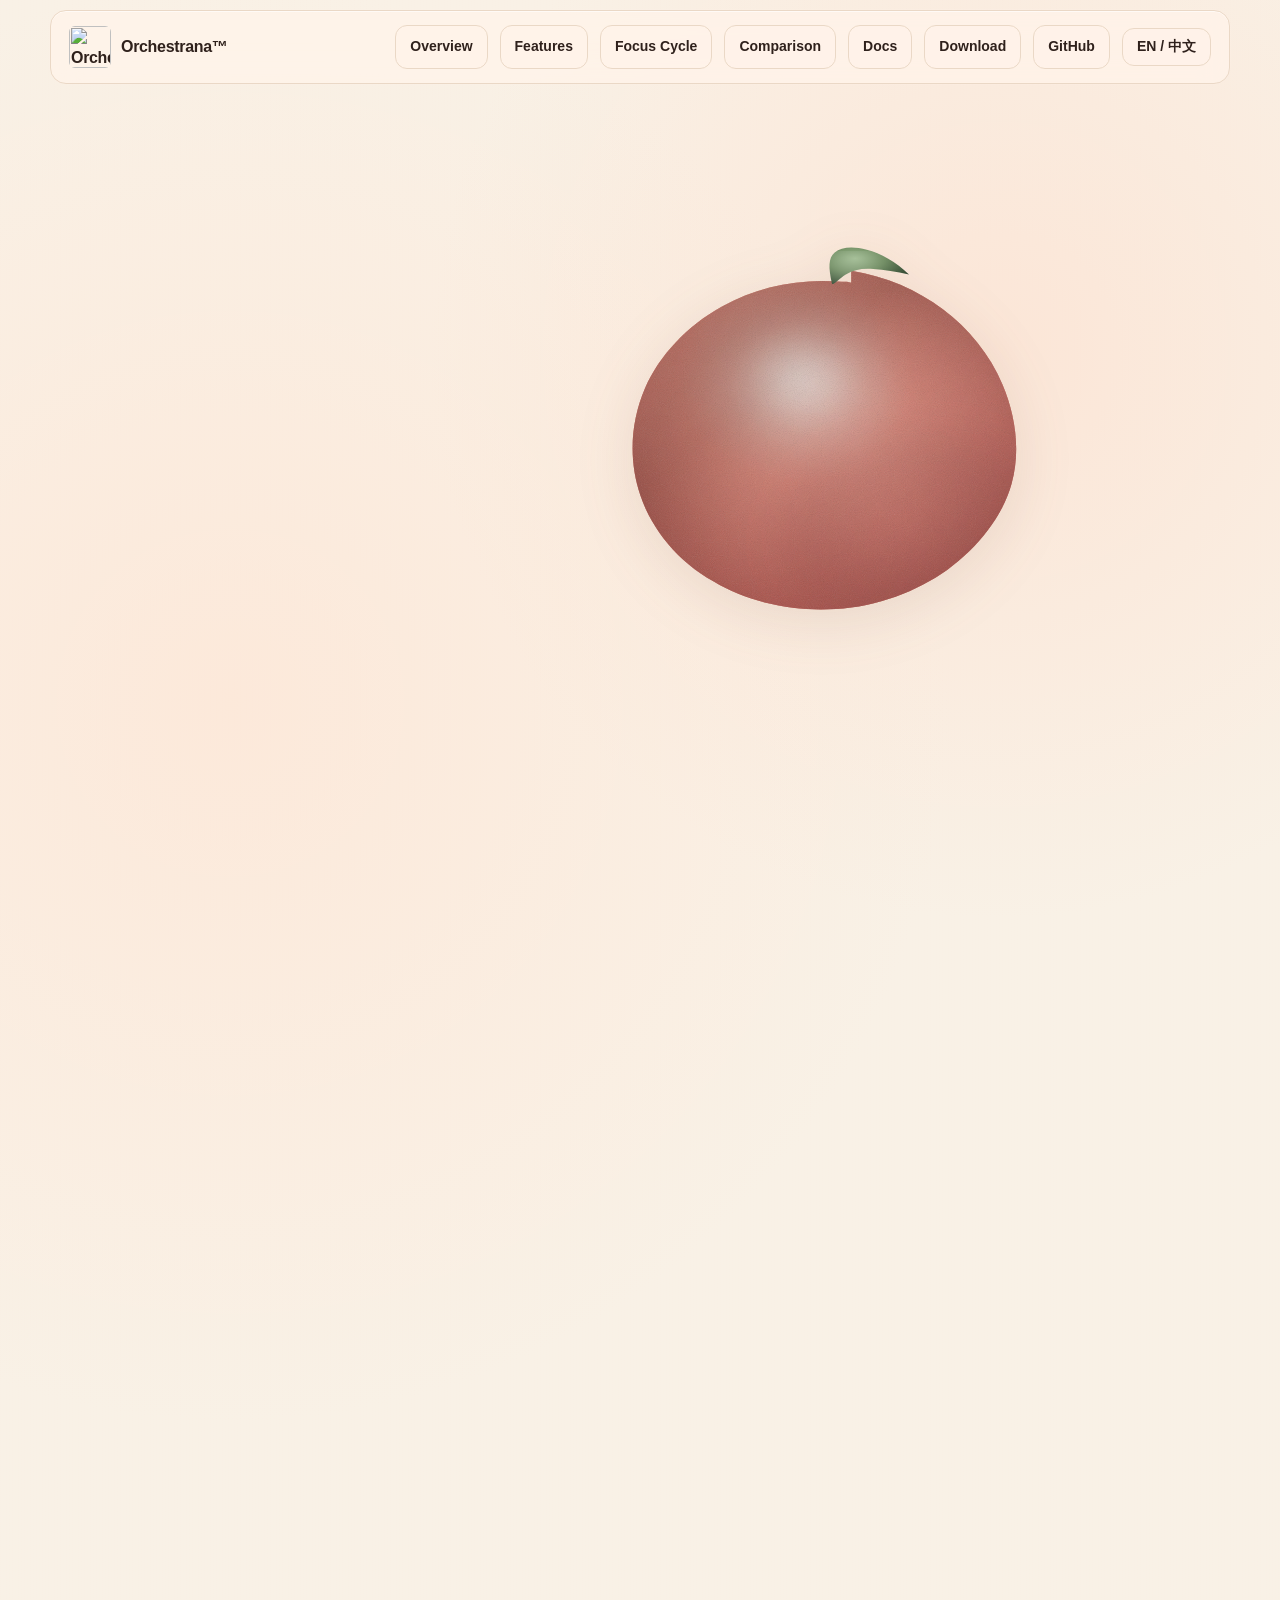
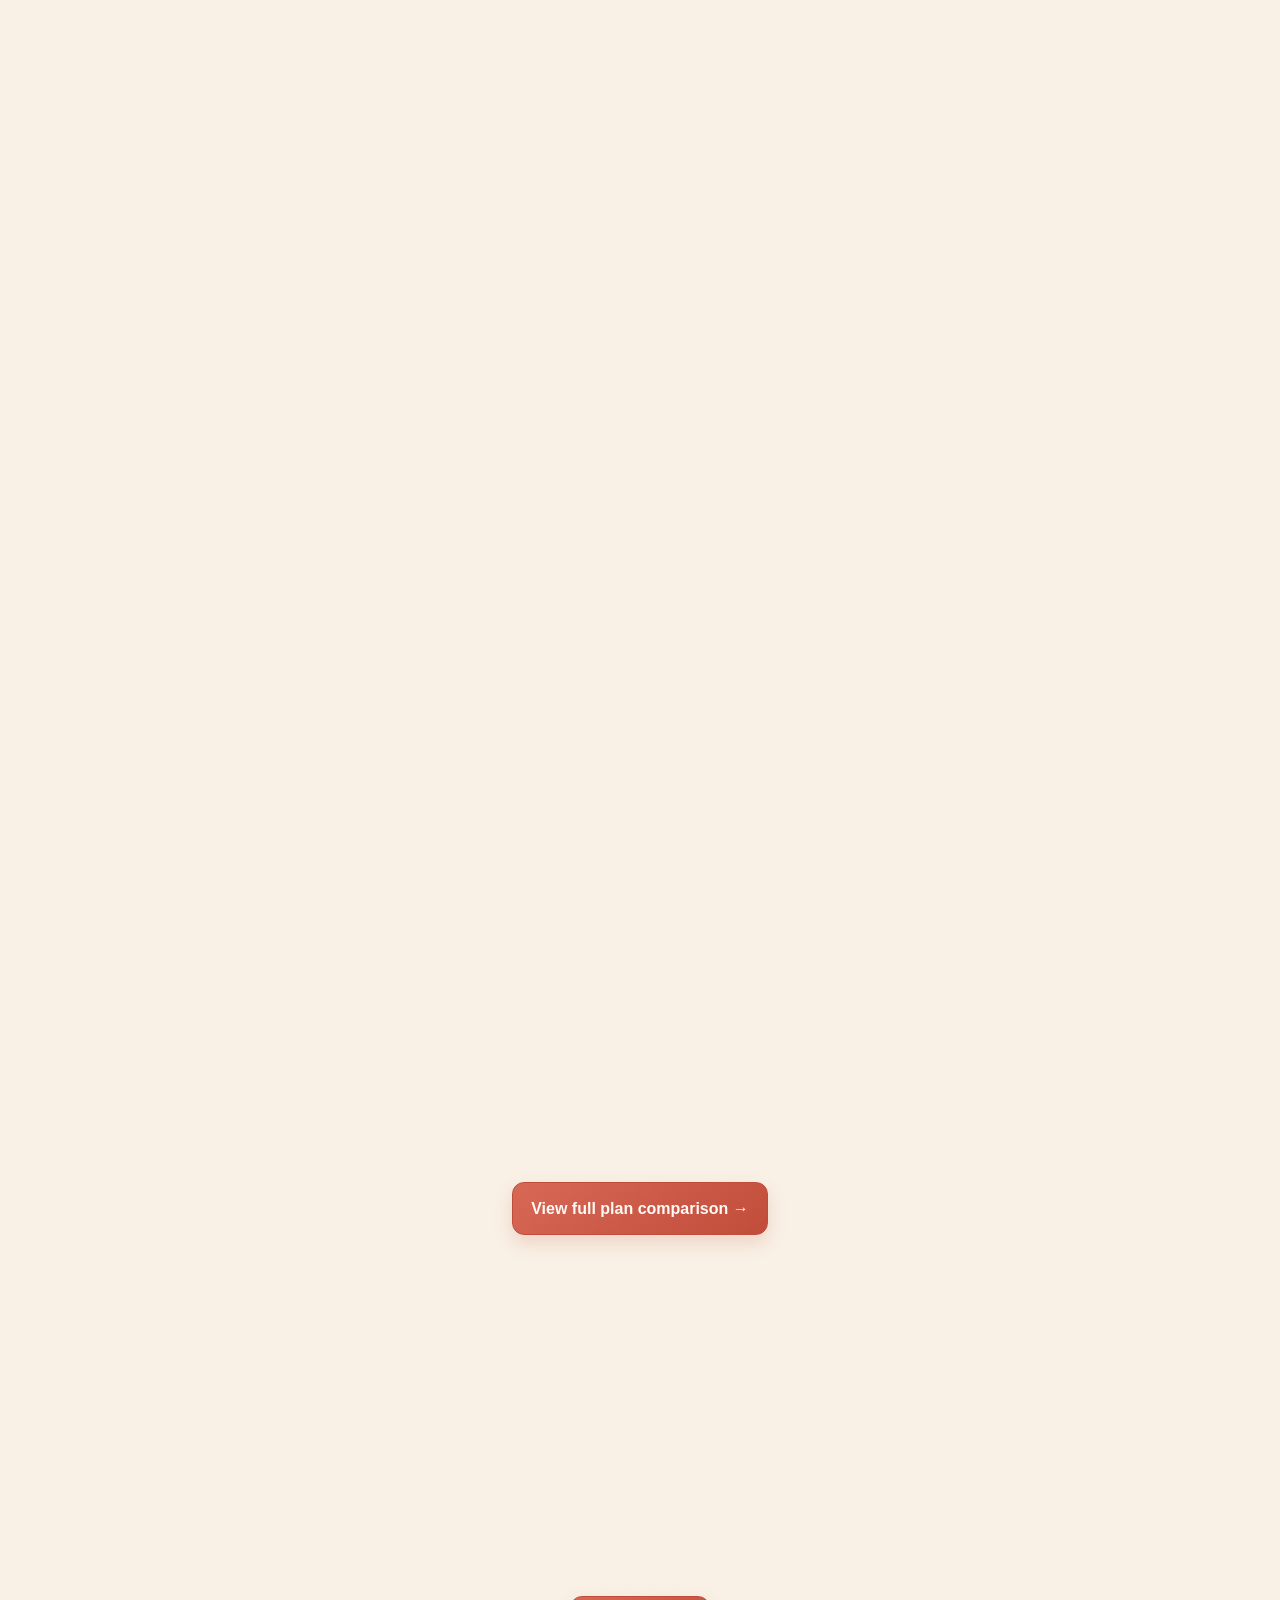
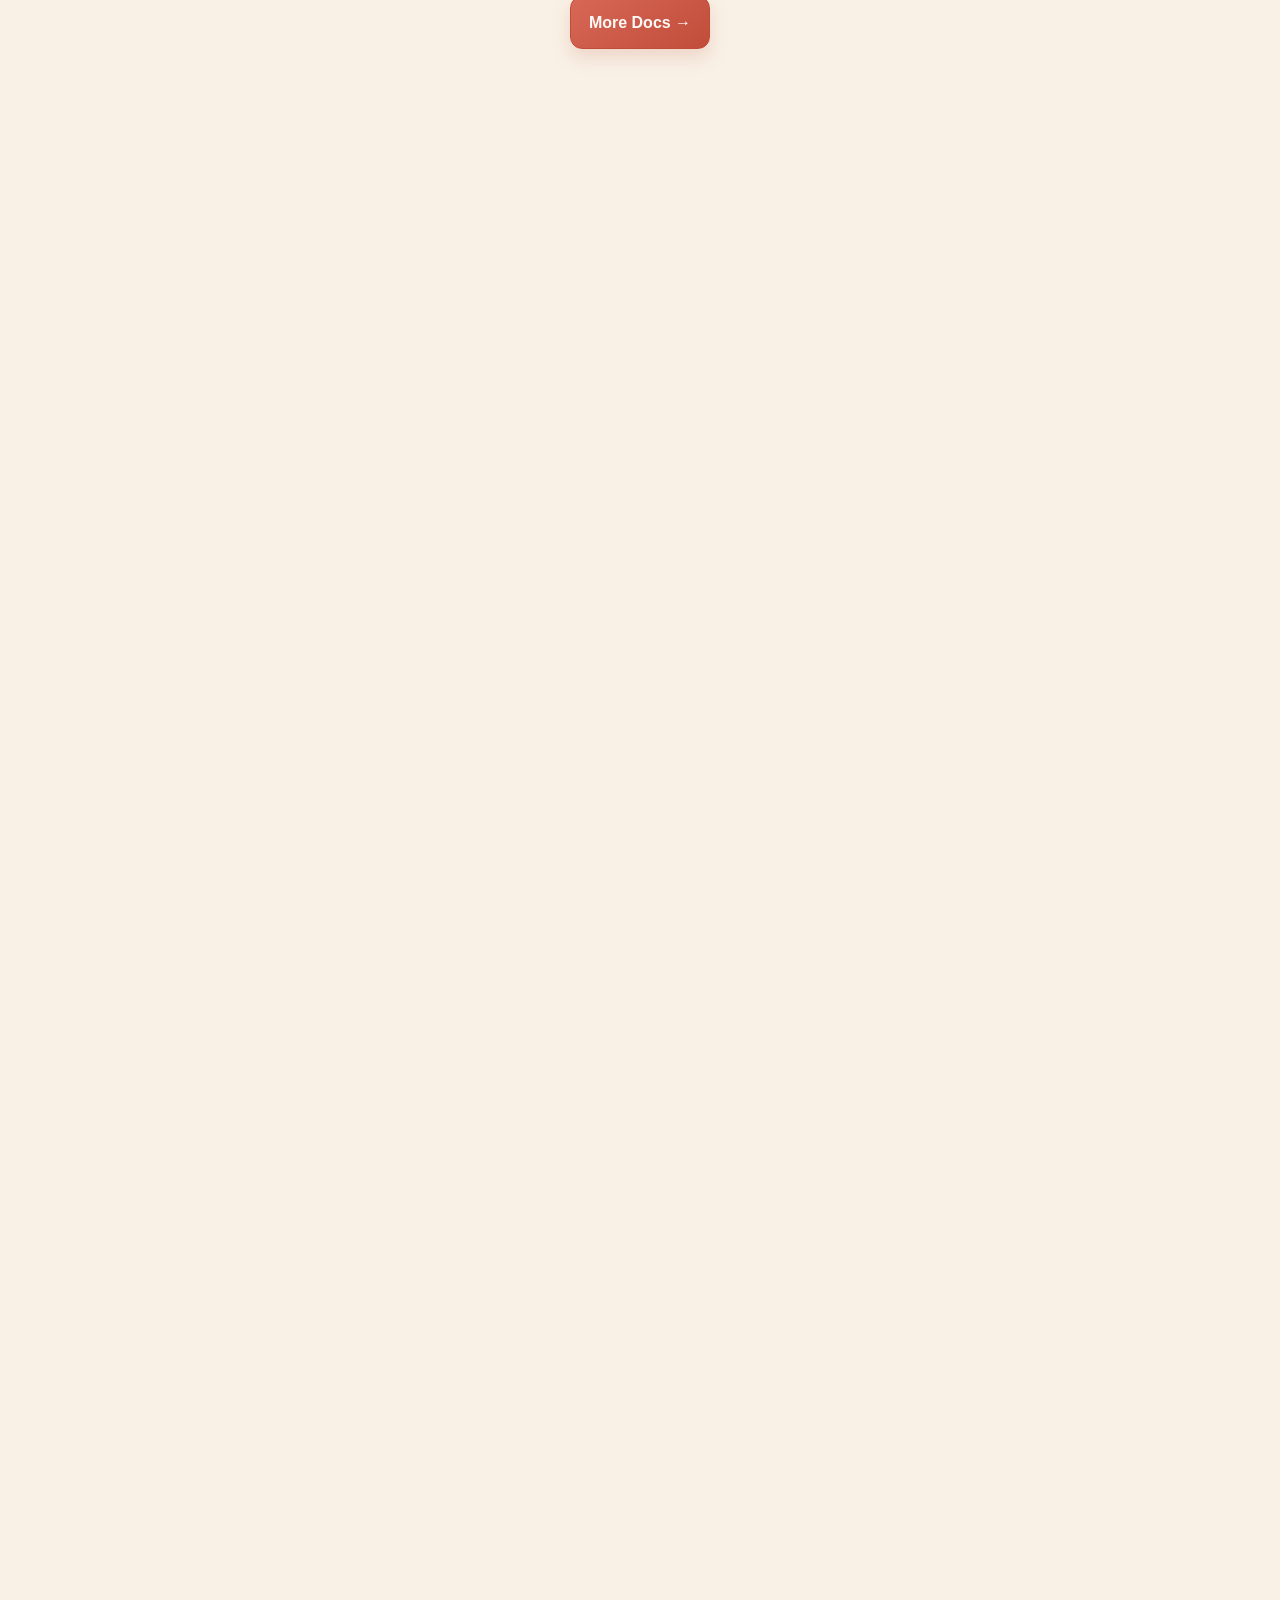
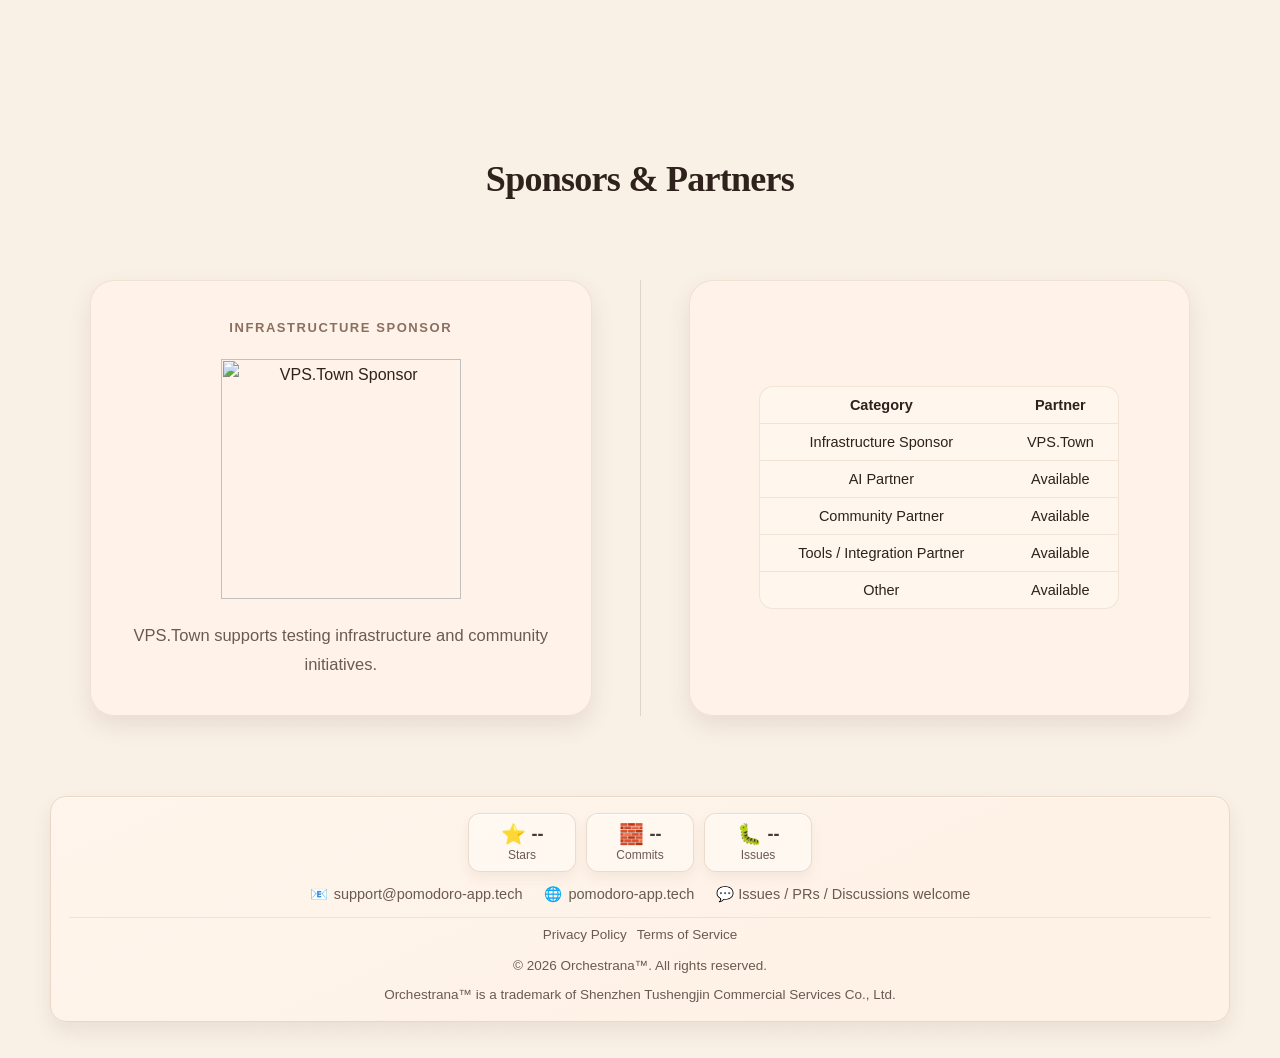
==== website/index.html @ 4ab47df7 "Update auth" ====
<meta name="description" content="Orchestrana – a productivity and focus timer app. Join TestFlight early access and giveaway.">
<meta name="robots" content="index, follow">
<meta name="keywords" content="Orchestrana, focus, productivity, timer, TestFlight, beta">

<!-- Open Graph (Facebook / LinkedIn) -->
<meta property="og:title" content="Orchestrana – Focus Workflow Timer App">
<meta property="og:description" content="Join Orchestrana TestFlight early access and giveaway!">
<meta property="og:url" content="https://pomodoro-app.tech/">
<meta property="og:image" content="https://pomodoro-app.tech/screenshots/preview.png">
<meta property="og:type" content="website">

<!-- Twitter Card -->
<meta name="twitter:card" content="summary_large_image">
<meta name="twitter:title" content="Orchestrana – Focus Workflow Timer App">
<meta name="twitter:description" content="Join Orchestrana TestFlight early access and giveaway!">
<meta name="twitter:image" content="https://pomodoro-app.tech/screenshots/preview.png">

<!DOCTYPE html>
<html lang="en">
<head>
  <meta charset="UTF-8" />
  <meta name="viewport" content="width=device-width, initial-scale=1.0" />
  <title>Orchestrana™ · macOS Focus App</title>
  <link rel="icon" type="image/png" href="screenshots/Orchestrana%20icon%201.png" />
  <link rel="preconnect" href="https://fonts.googleapis.com">
  <link rel="preconnect" href="https://fonts.gstatic.com" crossorigin>
  <link href="https://fonts.googleapis.com/css2?family=Inter:wght@400;500;600;700&display=swap" rel="stylesheet">
  <link rel="stylesheet" href="style.css" />
</head>
<body>
  <header class="topbar glass">
    <div class="logo">
      <img class="logo-icon" src="screenshots/Orchestrana%20icon%201.png" alt="Orchestrana icon" />
      <span data-en="Orchestrana™" data-zh="Orchestrana™">Orchestrana™</span>
    </div>
    <nav class="nav-links">
      <a href="#overview" data-en="Overview" data-zh="概览">Overview</a>
      <a href="#features" data-en="Features" data-zh="功能">Features</a>
      <a href="#screenshots" data-en="Focus Cycle" data-zh="专注循环">Focus Cycle</a>
      <a href="comparison.html" data-en="Comparison" data-zh="对比">Comparison</a>
      <a href="#docs" data-en="Docs" data-zh="文档">Docs</a>
      <a href="#download" data-en="Download" data-zh="下载">Download</a>
      <a href="https://github.com/T-1234567890/orchestrana-app" target="_blank" rel="noreferrer" data-en="GitHub" data-zh="GitHub">GitHub</a>
      <button id="lang-toggle" aria-label="Switch language" data-en="EN / 中文" data-zh="中文 / EN">EN / 中文</button>
    </nav>
  </header>

  <main>
    <section class="hero" id="overview">
      <div class="hero-text fade-on-load">
        <p class="eyebrow" data-en="Orchestrana" data-zh="Orchestrana">Orchestrana</p>
        <h1 class="switchable-head" data-en="A calm open-source focus app for macOS" data-zh="一个为 macOS 设计的开源专注应用">A calm open-source focus app for macOS</h1>
        <p class="lede switchable" data-en="Orchestrana is a lightweight focus tool designed for people who want to work without distraction. It combines a clean timer, gentle focus flow sessions, and task awareness in a quiet interface.<br><br>Open-source core, thoughtfully evolving." data-zh="Orchestrana 是一个轻量级专注工具，为希望减少干扰、安静工作的用户设计。它结合了计时器、专注节奏模式和任务管理，界面简洁，不打扰你的工作。<br><br>核心开源，持续演进。">Orchestrana is a lightweight focus tool designed for people who want to work without distraction. It combines a clean timer, gentle focus flow sessions, and task awareness in a quiet interface.<br><br>Open-source core, thoughtfully evolving.</p>
        <p class="micro-hint" data-en="Try pressing the tomato" data-zh="试着点一下番茄">Try pressing the tomato</p>
        <div class="cta-row">
          <a class="primary-btn" href="https://forms.gle/hQ7ubqxt39sXca4e9" target="_blank" rel="noreferrer" data-en="Download" data-zh="下载">Download</a>
          <a class="ghost-btn" href="https://github.com/T-1234567890/orchestrana-app" target="_blank" rel="noreferrer" data-i18n-key="view_github">View on GitHub</a>
        </div>
      </div>
      <div class="hero-illustration hero-tomato fade-on-load" aria-hidden="true">
        <svg viewBox="0 0 720 520" role="presentation">
          <defs>
            <path id="tomatoShape" d="M302 46c38 6 72 21 100 42 28 21 51 49 65 82 14 33 20 72 10 108-10 36-36 69-70 94-34 24-76 40-122 43-46 3-95-7-133-30-39-22-67-56-80-94-13-38-11-80 5-117 16-36 46-68 84-89 38-21 82-31 131-27 4 0 7 0 10 1z" />
            <path id="leafShape" d="M287 66c-4-18-4-28 3-34 7-6 20-7 35-3 15 4 32 13 46 27-14-3-27-5-39-6-12-1-22 1-30 6-8 5-13 12-15 10z" />
            <radialGradient id="tomatoSkin" cx="42%" cy="32%" r="68%">
              <stop offset="0%" stop-color="#ffd8c7" />
              <stop offset="45%" stop-color="#f17c69" />
              <stop offset="100%" stop-color="#b23a32" />
            </radialGradient>
            <radialGradient id="tomatoDepth" cx="70%" cy="75%" r="70%">
              <stop offset="0%" stop-color="rgba(122, 34, 30, 0)" />
              <stop offset="45%" stop-color="rgba(122, 34, 30, 0.26)" />
              <stop offset="100%" stop-color="rgba(74, 16, 12, 0.42)" />
            </radialGradient>
            <radialGradient id="tomatoBloom" cx="36%" cy="30%" r="38%">
              <stop offset="0%" stop-color="rgba(255,255,255,0.82)" />
              <stop offset="60%" stop-color="rgba(255,255,255,0.12)" />
              <stop offset="100%" stop-color="rgba(255,255,255,0)" />
            </radialGradient>
            <radialGradient id="ambientGlow" cx="45%" cy="40%" r="75%">
              <stop offset="0%" stop-color="rgba(255, 210, 194, 0.65)" />
              <stop offset="100%" stop-color="rgba(218, 156, 144, 0)" />
            </radialGradient>
            <radialGradient id="leafSurface" cx="32%" cy="30%" r="78%">
              <stop offset="0%" stop-color="#9bb88c" />
              <stop offset="48%" stop-color="#6f8c61" />
              <stop offset="100%" stop-color="#324832" />
            </radialGradient>
            <radialGradient id="leafBloom" cx="46%" cy="24%" r="52%">
              <stop offset="0%" stop-color="rgba(255,255,255,0.54)" />
              <stop offset="80%" stop-color="rgba(255,255,255,0)" />
            </radialGradient>
            <linearGradient id="unevenShade" x1="8%" y1="6%" x2="92%" y2="96%">
              <stop offset="0%" stop-color="#ffffff" stop-opacity="0.06" />
              <stop offset="28%" stop-color="#000000" stop-opacity="0.08" />
              <stop offset="62%" stop-color="#ffffff" stop-opacity="0.03" />
              <stop offset="100%" stop-color="#000000" stop-opacity="0.12" />
            </linearGradient>
            <radialGradient id="paperWash" cx="50%" cy="48%" r="82%">
              <stop offset="0%" stop-color="#fbe8de" stop-opacity="0.28" />
              <stop offset="55%" stop-color="#f3d4c6" stop-opacity="0.18" />
              <stop offset="100%" stop-color="#e0b6a7" stop-opacity="0" />
            </radialGradient>
            <filter id="softBlur" x="-30%" y="-30%" width="160%" height="160%">
              <feGaussianBlur stdDeviation="26" />
            </filter>
            <filter id="sheenBlur" x="-40%" y="-40%" width="180%" height="180%">
              <feGaussianBlur stdDeviation="18" />
            </filter>
            <filter id="grainTexture" x="-40%" y="-40%" width="180%" height="180%" color-interpolation-filters="sRGB">
              <feTurbulence type="fractalNoise" baseFrequency="0.85" numOctaves="2" seed="12" result="noise" />
              <feColorMatrix in="noise" type="saturate" values="0" result="mono" />
              <feColorMatrix in="mono" type="matrix" values="1 0 0 0 0  0 1 0 0 0  0 0 1 0 0  0 0 0 0.16 0" result="grain" />
              <feGaussianBlur in="grain" stdDeviation="0.35" />
            </filter>
            <filter id="paperFibers" x="-30%" y="-30%" width="160%" height="160%" color-interpolation-filters="sRGB">
              <feTurbulence type="fractalNoise" baseFrequency="0.22" numOctaves="3" seed="4" result="fibers" />
              <feColorMatrix in="fibers" type="matrix" values="1 0 0 0 0  0 1 0 0 0  0 0 1 0 0  0 0 0 0.10 0" />
              <feGaussianBlur stdDeviation="5" />
            </filter>
            <mask id="tomatoMask">
              <use href="#tomatoShape" fill="white" />
            </mask>
            <mask id="leafMask">
              <use href="#leafShape" fill="white" />
            </mask>
          </defs>
          <g transform="translate(60 40)">
            <circle cx="320" cy="250" r="190" fill="url(#ambientGlow)" filter="url(#softBlur)" opacity="0.7" />
            <use href="#tomatoShape" fill="url(#tomatoSkin)" />
            <use href="#tomatoShape" fill="url(#tomatoDepth)" />
            <g mask="url(#tomatoMask)">
              <ellipse cx="290" cy="210" rx="140" ry="110" fill="url(#tomatoBloom)" filter="url(#sheenBlur)" />
              <ellipse cx="380" cy="340" rx="160" ry="120" fill="rgba(80,19,12,0.28)" filter="url(#softBlur)" />
              <rect x="60" y="30" width="500" height="440" fill="url(#unevenShade)" />
              <rect x="40" y="10" width="540" height="470" fill="url(#paperWash)" />
              <rect x="30" y="0" width="560" height="500" filter="url(#grainTexture)" />
              <rect x="20" y="-10" width="580" height="520" filter="url(#paperFibers)" />
            </g>
            <g transform="translate(-6 -6)">
              <use href="#leafShape" fill="url(#leafSurface)" />
              <g mask="url(#leafMask)">
                <ellipse cx="312" cy="62" rx="42" ry="26" fill="url(#leafBloom)" filter="url(#sheenBlur)" />
              </g>
            </g>
          </g>
        </svg>
      </div>
    </section>

    <section class="waitlist" id="waitlist">
      <div class="waitlist-inner glass reveal">
        <p class="eyebrow" data-en="Early access" data-zh="早期访问">Early access</p>
        <div class="waitlist-title-stack">
          <h2 data-en="Official Apple preview builds are now available" data-zh="苹果官方预览版本现已可用">Official Apple preview builds are now available</h2>
        </div>
        <p class="muted" data-en="Join the waitlist to request an invite." data-zh="加入等待名单以申请邀请。">Join the waitlist to request an invite.</p>
        <div class="cta-row center">
          <a class="primary-btn" href="https://forms.gle/hQ7ubqxt39sXca4e9" target="_blank" rel="noreferrer" data-en="Join TestFlight waitlist" data-zh="加入 TestFlight 等待名单">Join TestFlight waitlist</a>
        </div>
        <p class="waitlist-note" data-en="Invites are sent in batches to prevent spam." data-zh="邀请将分批发送，以防止滥用。">Invites are sent in batches to prevent spam.</p>
      </div>
    </section>

    <section class="features" id="features">
      <div class="section-head reveal">
        <p class="eyebrow" data-en="Features" data-zh="功能">Features</p>
        <h2 data-en="Built for quiet productivity" data-zh="为安静的生产力而生">Built for quiet productivity</h2>
      </div>
      <div class="feature-grid">
        <article class="feature-card glass reveal">
          <div class="icon icon-circle" aria-hidden="true">◯</div>
          <h3 data-en="Focus Flow Mode" data-zh="专注节奏模式">Focus Flow Mode</h3>
          <p data-en="Adaptive focus sessions tuned to energy and rhythm." data-zh="根据节奏自动调整专注时间。">Adaptive focus sessions tuned to energy and rhythm.</p>
        </article>
        <article class="feature-card glass reveal">
          <div class="icon icon-clock" aria-hidden="true">∷</div>
          <h3 data-en="Focus Timer" data-zh="专注计时器">Focus Timer</h3>
          <p data-en="Classic pacing with calm visual design." data-zh="经典计时方式，安静不打扰。">Classic pacing with calm visual design.</p>
        </article>
        <article class="feature-card glass reveal">
          <div class="icon icon-square" aria-hidden="true">▢</div>
          <h3 data-en="Calendar & Tasks" data-zh="日历与任务">Calendar & Tasks</h3>
          <p data-en="See your schedule without distraction." data-zh="无需切换应用即可查看安排。">See your schedule without distraction.</p>
        </article>
        <article class="feature-card glass reveal">
          <div class="icon icon-wave" aria-hidden="true">≈</div>
          <h3 data-en="Ambient Audio" data-zh="环境音频">Ambient Audio</h3>
          <p data-en="Soft soundscapes for deep work." data-zh="适合深度工作的声音环境。">Soft soundscapes for deep work.</p>
        </article>
      </div>
    </section>

    <section class="rhythm" id="screenshots">
      <div class="section-head reveal">
        <p class="eyebrow" data-en="Focus Cycle" data-zh="专注循环">Focus Cycle</p>
        <h2 data-en="Designed for the way you focus" data-zh="为你的专注方式而设计">Designed for the way you focus</h2>
      </div>
      <div class="rhythm-card glass reveal breathe">
        <div class="cycle-inner">
          <div class="rhythm-graphic" aria-hidden="true">
            <div class="rhythm-loop">
              <div class="state-text">
                <span class="state state-working" data-en="Working" data-zh="专注">Working</span>
                <span class="state state-break" data-en="Break" data-zh="休息">Break</span>
              </div>
              <div class="rhythm-core"></div>
            </div>
          </div>
          <div class="rhythm-copy">
            <p class="muted" data-en="Work in gentle cycles." data-zh="在柔和的节奏中工作。">Work in gentle cycles.</p>
            <h3 data-en="Focus, pause, return." data-zh="专注，暂停，再继续。">Focus, pause, return.</h3>
            <p class="muted" data-en="A quiet rhythm designed for deep attention." data-zh="为深度注意力而设计的安静循环。">A quiet rhythm designed for deep attention.</p>
          </div>
        </div>
      </div>
    </section>

    <section class="visual-compare" id="visual-compare">
      <div class="section-head reveal">
        <p class="eyebrow" data-en="Philosophy" data-zh="理念">Philosophy</p>
        <h2 data-en="A different approach to focus" data-zh="一种不同的专注方式">A different approach to focus</h2>
      </div>
      <div class="compare-wrapper reveal">
        <table class="compare-table">
          <thead>
            <tr>
              <th data-en="Traditional focus/task apps" data-zh="传统专注 / 任务应用">Traditional focus/task apps</th>
              <th data-en="Orchestrana" data-zh="Orchestrana">Orchestrana</th>
            </tr>
          </thead>
          <tbody>
            <tr>
              <td data-en="Loud alerts" data-zh="响亮提醒">Loud alerts</td>
              <td data-en="Quiet rhythm" data-zh="安静节律">Quiet rhythm</td>
            </tr>
            <tr>
              <td data-en="Pressure tracking" data-zh="压力记录">Pressure tracking</td>
              <td data-en="Gentle cycles" data-zh="温和循环">Gentle cycles</td>
            </tr>
            <tr>
              <td data-en="Productivity guilt" data-zh="效率焦虑">Productivity guilt</td>
              <td data-en="Calm attention" data-zh="平静专注">Calm attention</td>
            </tr>
            <tr>
              <td data-en="Gamified stress" data-zh="游戏化压力">Gamified stress</td>
              <td data-en="No pressure design" data-zh="无压力设计">No pressure design</td>
            </tr>
            <tr>
              <td data-en="No intelligent assistance" data-zh="无智能辅助">No intelligent assistance</td>
              <td data-en="AI focus assistant <span class='pill-soon' data-en='Coming soon' data-zh='即将推出'>Coming soon</span>" data-zh="AI 专注助手 <span class='pill-soon' data-en='Coming soon' data-zh='即将推出'>即将推出</span>">AI focus assistant <span class="pill-soon" data-en="Coming soon" data-zh="即将推出">Coming soon</span></td>
            </tr>
            <tr>
              <td data-en="Manual planning only" data-zh="仅手动规划">Manual planning only</td>
              <td data-en="AI session suggestions <span class='pill-soon' data-en='Coming soon' data-zh='即将推出'>Coming soon</span>" data-zh="AI 专注建议 <span class='pill-soon' data-en='Coming soon' data-zh='即将推出'>即将推出</span>">AI session suggestions <span class="pill-soon" data-en="Coming soon" data-zh="即将推出">Coming soon</span></td>
            </tr>
          </tbody>
        </table>
      </div>
      <div class="docs-cta">
        <a class="primary-btn" href="comparison.html" data-en="View full plan comparison →" data-zh="查看完整套餐对比 →">View full plan comparison →</a>
      </div>
    </section>

    <section class="docs" id="docs">
      <div class="section-head reveal">
        <p class="eyebrow" data-en="Docs" data-zh="文档">Docs</p>
        <h2 data-en="Documentation is part of the open development process." data-zh="文档是项目开放开发的一部分。">Documentation is part of the open development process.</h2>
      </div>
      <div class="doc-grid">
        <a class="doc-link glass reveal" href="https://github.com/T-1234567890/orchestrana-app/blob/main/Docs/FQA.md" target="_blank" rel="noreferrer" data-en="FAQ" data-zh="常见问题">FAQ</a>
        <a class="doc-link glass reveal" href="https://github.com/T-1234567890/orchestrana-app/blob/main/Docs/Future_Pro_Plan.md" target="_blank" rel="noreferrer" data-en="Future Plan" data-zh="未来计划">Future Plan</a>
        <a class="doc-link glass reveal" href="https://github.com/T-1234567890/orchestrana-app/blob/main/Docs/Gatekeeper.md" target="_blank" rel="noreferrer" data-en="Gatekeeper Guide" data-zh="Gatekeeper 指南">Gatekeeper Guide</a>
        <a class="doc-link glass reveal" href="https://github.com/T-1234567890/orchestrana-app/blob/main/Docs/Roadmap_1.0-2.0.md" target="_blank" rel="noreferrer" data-en="Roadmap 1.0-2.0" data-zh="路线图 1.0-2.0">Roadmap 1.0-2.0</a>
      </div>
      <div class="docs-cta">
        <a class="primary-btn" href="https://github.com/T-1234567890/orchestrana-app/tree/main/Docs" target="_blank" rel="noreferrer" data-en="More Docs →" data-zh="更多文档 →">More Docs →</a>
      </div>
    </section>

    <section class="download" id="download">
      <div class="section-head reveal">
        <p class="eyebrow" data-en="Download" data-zh="下载">Download</p>
        <h2 data-en="Download latest version from TestFlight." data-zh="从 TestFlight 下载最新版本。">Download latest version from TestFlight.</h2>
        <p class="muted" data-en="macOS may warn about unsigned apps. This is expected for open-source software." data-zh="macOS 可能提示未签名应用，这是开源软件的正常行为。">macOS may warn about unsigned apps. This is expected for open-source software.</p>
        <div class="cta-row">
          <a class="primary-btn" href="https://forms.gle/hQ7ubqxt39sXca4e9" target="_blank" rel="noreferrer" data-en="Download" data-zh="下载">Download</a>
        </div>
      </div>
    </section>

    <section class="join-us" id="join">
      <div class="join-system glass reveal">
        <p class="join-label" data-en="JOIN US" data-zh="加入我们">JOIN US</p>
        <h2 class="join-title" data-en="Build Orchestrana together" data-zh="一起打造 Orchestrana">Build Orchestrana together</h2>
        <p class="join-subtitle-main" data-en="Help shape the future of calm productivity." data-zh="一起塑造更安静、更专注的未来。">Help shape the future of calm productivity.</p>

        <div class="contributors-ribbon" id="contributors-ribbon">
          <div class="contributors-track" id="contributors-track"></div>
          <p class="contributors-fallback" id="contributors-fallback" data-en="Loading contributors…" data-zh="正在加载贡献者…" hidden>Loading contributors…</p>
          <p class="contributors-error" id="contributors-error" data-en="Unable to load contributors." data-zh="暂时无法加载贡献者。" hidden>Unable to load contributors.</p>
        </div>

        <div class="join-grid">
          <article class="join-card">
            <div class="join-icon" aria-hidden="true">🧪</div>
            <h3 data-en="TestFlight" data-zh="TestFlight 测试">TestFlight</h3>
            <div class="join-copy-block">
              <p class="join-card-subtitle" data-en="Preview upcoming builds" data-zh="提前体验新版本">Preview upcoming builds</p>
              <p class="join-card-support" data-en="Help shape stable releases early" data-zh="帮助我们打磨正式版本">Help shape stable releases early</p>
            </div>
            <a class="soft-btn primary-ish" href="https://forms.gle/hQ7ubqxt39sXca4e9" target="_blank" rel="noreferrer" data-en="Join TestFlight" data-zh="加入测试">Join TestFlight</a>
          </article>

          <article class="join-card">
            <div class="join-icon" aria-hidden="true">💬</div>
            <h3 data-en="Feedback" data-zh="反馈建议">Feedback</h3>
            <div class="join-copy-block">
              <p class="join-card-subtitle" data-en="Share ideas and friction" data-zh="分享想法与问题">Share ideas and friction</p>
              <p class="join-card-support" data-en="Tell us what breaks focus" data-zh="告诉我们哪里影响专注">Tell us what breaks focus</p>
            </div>
            <a class="soft-btn primary-ish" href="https://github.com/T-1234567890/orchestrana-app/issues/new/choose" target="_blank" rel="noreferrer" data-en="Send feedback" data-zh="提交反馈">Send feedback</a>
          </article>

          <article class="join-card">
            <div class="join-icon" aria-hidden="true">🧑‍💻</div>
            <h3 data-en="Contributors" data-zh="参与开发">Contributors</h3>
            <div class="join-copy-block">
              <p class="join-card-subtitle" data-en="Build the app with us" data-zh="一起参与开发">Build the app with us</p>
              <p class="join-card-support" data-en="Code, design, docs, reviews" data-zh="代码 / 设计 / 文档 / 评审">Code, design, docs, reviews</p>
            </div>
            <a class="soft-btn primary-ish" href="https://github.com/T-1234567890/orchestrana-app" target="_blank" rel="noreferrer" data-en="Contribute code" data-zh="参与贡献">Contribute code</a>
          </article>

          <article class="join-card">
            <div class="join-icon" aria-hidden="true">🌍</div>
            <h3 data-en="Translation" data-zh="翻译本地化">Translation</h3>
            <div class="join-copy-block">
              <p class="join-card-subtitle" data-en="Help localize tone" data-zh="帮助语言本地化">Help localize tone</p>
              <p class="join-card-support" data-en="Make the app feel natural" data-zh="让表达更自然舒适">Make the app feel natural</p>
            </div>
            <a class="soft-btn primary-ish" href="https://github.com/T-1234567890/orchestrana-app" target="_blank" rel="noreferrer" data-en="Translate app" data-zh="参与翻译">Translate app</a>
          </article>
        </div>
      </div>
    </section>

    <section class="project-status-block" id="project-status" aria-live="polite">
      <div class="project-status-system glass reveal">
        <div class="section-head">
          <h2 data-i18n-key="project_status">Project status</h2>
        </div>

        <div class="project-status-indicator-row" aria-label="Project activity status">
          <div class="project-status-main">
            <span class="project-status-dot is-live" id="project-status-dot" aria-hidden="true"></span>
            <p class="project-status-label" id="project-status-label" data-en="Live" data-zh="正在运行">Live</p>
          </div>
          <p class="project-status-sub" id="project-status-sub" data-en="Streak begins today" data-zh="今天开始连续记录">Streak begins today</p>
          <span class="project-status-streak" id="project-status-streak" data-en="🔥 Starting streak" data-zh="🔥 连续记录开始">🔥 Starting streak</span>
        </div>

        <div class="project-status-commits feature-grid" id="project-status-commits" aria-label="Recent commits">
          <article class="project-status-commit-card is-skeleton" aria-hidden="true">
            <span class="project-status-skeleton project-status-skeleton-line"></span>
            <div class="project-status-commit-meta">
              <span class="project-status-skeleton project-status-skeleton-time"></span>
              <span class="project-status-skeleton project-status-skeleton-icon"></span>
            </div>
          </article>
          <article class="project-status-commit-card is-skeleton" aria-hidden="true">
            <span class="project-status-skeleton project-status-skeleton-line"></span>
            <div class="project-status-commit-meta">
              <span class="project-status-skeleton project-status-skeleton-time"></span>
              <span class="project-status-skeleton project-status-skeleton-icon"></span>
            </div>
          </article>
          <article class="project-status-commit-card is-skeleton" aria-hidden="true">
            <span class="project-status-skeleton project-status-skeleton-line"></span>
            <div class="project-status-commit-meta">
              <span class="project-status-skeleton project-status-skeleton-time"></span>
              <span class="project-status-skeleton project-status-skeleton-icon"></span>
            </div>
          </article>
        </div>

        <div class="cta-row project-status-cta">
          <a class="soft-btn primary-ish" href="https://github.com/T-1234567890/orchestrana-app/commits" target="_blank" rel="noreferrer" data-i18n-key="view_github">View on GitHub</a>
        </div>
      </div>
    </section>

    <section class="sponsors-section" id="sponsors">
      <div class="sponsors-inner">
        <div class="section-head">
          <h2 data-en="Sponsors &amp; Partners" data-zh="赞助与合作伙伴">Sponsors &amp; Partners</h2>
        </div>
        <div class="sponsors-grid">
          <article class="sponsor-card sponsor-panel">
            <h3 class="sponsor-subtitle" data-en="Infrastructure Sponsor" data-zh="基础设施赞助商">Infrastructure Sponsor</h3>
            <a class="sponsor-link" href="https://vps.town" target="_blank" rel="noreferrer">
              <img src="./screenshots/vps-town-logo.png?v=2" alt="VPS.Town Sponsor" width="240" loading="eager" decoding="async">
            </a>
            <p class="sponsor-description" data-en="VPS.Town supports testing infrastructure and community initiatives." data-zh="VPS.Town 支持测试基础设施与社区计划。">VPS.Town supports testing infrastructure and community initiatives.</p>
          </article>

          <div class="sponsor-divider" aria-hidden="true"></div>

          <article class="sponsor-table-card sponsor-panel">
            <table class="sponsor-table">
              <thead>
                <tr>
                  <th scope="col" data-en="Category" data-zh="类别">Category</th>
                  <th scope="col" data-en="Partner" data-zh="合作方">Partner</th>
                </tr>
              </thead>
              <tbody>
                <tr>
                  <td data-en="Infrastructure Sponsor" data-zh="基础设施赞助商">Infrastructure Sponsor</td>
                  <td>VPS.Town</td>
                </tr>
                <tr>
                  <td data-en="AI Partner" data-zh="AI 合作伙伴">AI Partner</td>
                  <td data-en="Available" data-zh="可用">Available</td>
                </tr>
                <tr>
                  <td data-en="Community Partner" data-zh="社区合作伙伴">Community Partner</td>
                  <td data-en="Available" data-zh="可用">Available</td>
                </tr>
                <tr>
                  <td data-en="Tools / Integration Partner" data-zh="工具 / 集成合作伙伴">Tools / Integration Partner</td>
                  <td data-en="Available" data-zh="可用">Available</td>
                </tr>
                <tr>
                  <td data-en="Other" data-zh="其他">Other</td>
                  <td data-en="Available" data-zh="可用">Available</td>
                </tr>
              </tbody>
            </table>
          </article>
        </div>
      </div>
    </section>

  </main>

  <footer class="footer" id="project-heartbeat">
    <div class="footer-metrics" id="footer-metrics">
      <div class="footer-metric">
        <div class="footer-metric-value"><span class="footer-metric-icon" aria-hidden="true">⭐</span><span class="footer-number" id="footer-stars">--</span></div>
        <p class="footer-metric-label" data-en="Stars" data-zh="Star 数">Stars</p>
      </div>
      <div class="footer-metric">
        <div class="footer-metric-value"><span class="footer-metric-icon" aria-hidden="true">🧱</span><span class="footer-number" id="footer-commits">--</span></div>
        <p class="footer-metric-label" data-en="Commits" data-zh="提交数">Commits</p>
      </div>
      <div class="footer-metric">
        <div class="footer-metric-value"><span class="footer-metric-icon" aria-hidden="true">🐛</span><span class="footer-number" id="footer-issues">--</span></div>
        <p class="footer-metric-label" data-en="Issues" data-zh="问题">Issues</p>
      </div>
    </div>
    <div class="footer-contact">
      <span class="footer-contact-item">📧 <a href="mailto:support@pomodoro-app.tech">support@pomodoro-app.tech</a></span>
      <span class="footer-contact-item">🌐 <a href="https://pomodoro-app.tech" target="_blank" rel="noreferrer">pomodoro-app.tech</a></span>
      <span class="footer-contact-item">💬 Issues / PRs / Discussions welcome</span>
    </div>
    <div class="footer-legal">
      <a href="privacy.html" data-en="Privacy Policy" data-zh="隐私政策">Privacy Policy</a>
      <a href="terms.html" data-en="Terms of Service" data-zh="服务条款">Terms of Service</a>
    </div>
    <p class="footer-status">© 2026 Orchestrana™. All rights reserved.</p>
    <p class="footer-status">Orchestrana™ is a trademark of Shenzhen Tushengjin Commercial Services Co., Ltd.</p>
  </footer>

  <script src="script.js"></script>
</body>
</html>
---- website/style.css ----
@font-face {
  font-family: "Literata";
  font-style: normal;
  font-weight: 400 700;
  font-display: swap;
  src: local("Literata"), url("https://fonts.gstatic.com/s/literata/v35/OD5BuMtqfhs.ttf") format("truetype");
}

:root {
  --bg: #f9f1e6;               /* soft cream */
  --paper-fiber: rgba(255, 231, 214, 0.35);
  --panel: rgba(255, 243, 233, 0.82);      /* warm glass */
  --panel-strong: rgba(255, 238, 225, 0.9);
  --text: #2f211c;             /* warm ink */
  --muted: #6a5a51;
  --accent: #d86856;           /* peach / tomato accent */
  --accent-strong: #c14c3a;
  --status-updated: #2fbf71;
  --status-live: #f59e3a;
  --border: #ead8c6;
  --shadow: 0 10px 28px rgba(114, 76, 58, 0.12);
  --shadow-hover: 0 14px 30px rgba(114, 76, 58, 0.16);
  --glass-glow: 0 0 0 0.5px rgba(255,240,230,0.55);
  --ease-soft: cubic-bezier(0.33, 0.11, 0.22, 1);
}

* { box-sizing: border-box; }

html {
  scroll-behavior: smooth;
  overflow-x: hidden;
}

body {
  margin: 0;
  font-family: 'Source Sans Pro', -apple-system, BlinkMacSystemFont, 'Segoe UI', 'San Francisco', sans-serif;
  color: var(--text);
  background: var(--bg);
  background-image:
    radial-gradient(1200px 1200px at 18% 12%, rgba(255, 226, 208, 0.55), transparent 60%),
    radial-gradient(980px 980px at 78% 6%, rgba(255, 214, 194, 0.42), transparent 58%),
    repeating-linear-gradient(90deg, rgba(255, 237, 224, 0.08), rgba(255, 237, 224, 0.08) 1px, transparent 1px, transparent 3px);
  min-height: 100vh;
  -webkit-font-smoothing: antialiased;
  line-height: 1.7;
  overflow-x: hidden;
}

[data-en].lang-anim {
  transition: opacity 220ms var(--ease-soft), transform 220ms var(--ease-soft);
}
body.lang-switching [data-en].lang-anim {
  opacity: 0;
  transform: translateY(6px);
}

h1, h2, h3, h4 {
  font-family: 'Literata', 'Georgia', 'Times New Roman', serif;
  font-weight: 700;
  letter-spacing: -0.01em;
  color: var(--text);
}

p {
  margin: 0 0 12px;
  font-size: 16.5px;
  line-height: 1.75;
  color: var(--muted);
}

.bg-gradient { display: none; }

.topbar {
  position: fixed;
  top: 10px;
  left: 50%;
  transform: translateX(-50%);
  width: min(1180px, calc(100% - 32px));
  padding: 14px 18px;
  border-radius: 16px;
  display: flex;
  justify-content: space-between;
  align-items: center;
  border: 1px solid var(--border);
  backdrop-filter: blur(12px);
  z-index: 10;
  background: var(--panel);
  box-shadow: inset 0 1px 0 rgba(255,255,255,0.6),
              0 1px 0 rgba(255,243,233,0.55),
              0 12px 28px rgba(114,76,58,0.12);
}

.logo {
  display: inline-flex;
  align-items: center;
  gap: 10px;
  font-weight: 700;
  letter-spacing: -0.02em;
}

.logo-link {
  color: var(--text);
  text-decoration: none;
}

.logo-icon {
  width: 42px;
  height: 42px;
  border-radius: 6px;
  display: block;
  object-fit: cover;
}

.nav-links { display: flex; gap: 12px; align-items: center; }

.nav-links a, .nav-links button {
  color: var(--text);
  text-decoration: none;
  font-weight: 600;
  background: rgba(255, 242, 232, 0.7);
  border: 1px solid var(--border);
  border-radius: 12px;
  padding: 9px 14px;
  transition: transform 150ms ease, box-shadow 150ms ease;
  cursor: pointer;
  font-size: 14px;
}

.nav-links a:hover, .nav-links button:hover {
  transform: translateY(-2px);
  box-shadow: 0 8px 14px rgba(114,76,58,0.12);
  transition: transform 220ms var(--ease-soft), box-shadow 220ms var(--ease-soft);
}

main a:not(.primary-btn):not(.ghost-btn):not(.doc-link):not(.logo):not(.nav-links a):not(.soft-btn):not(.contributor-avatar):not(.sponsor-link) {
  position: relative;
  text-decoration: none;
  color: inherit;
  background-image: linear-gradient(currentColor, currentColor);
  background-size: 0 1.5px;
  background-position: 0 100%;
  background-repeat: no-repeat;
  transition: background-size 220ms var(--ease-soft), color 220ms var(--ease-soft);
  padding-bottom: 1px;
}
main a:not(.primary-btn):not(.ghost-btn):not(.doc-link):not(.logo):not(.nav-links a):not(.soft-btn):not(.contributor-avatar):hover {
  background-size: 100% 1.5px;
}

main { position: relative; z-index: 1; padding-top: 120px; }

:root {
  --lang-out: 140ms;
  --lang-in: 210ms;
  --lang-ease: cubic-bezier(0.2, 0.8, 0.2, 1);
}

[data-en] {
  transition-property: opacity, transform;
  transition-timing-function: var(--lang-ease);
  transition-duration: var(--lang-in);
  opacity: 1;
  transform: translateY(0);
}

body.lang-switching-out [data-en] {
  opacity: 0;
  transform: translateY(4px);
  transition-duration: var(--lang-out);
}

body.lang-switching-in [data-en] {
  opacity: 1;
  transform: translateY(0);
  transition-duration: var(--lang-in);
}

.hero, .features, .rhythm, .docs, .download, .story, .faq, .join-us, #join {
  scroll-margin-top: 110px;
}

.hero {
  position: relative;
  overflow: hidden;
  display: grid;
  grid-template-columns: minmax(300px, 560px) minmax(260px, 460px);
  gap: clamp(56px, 10vw, 140px);
  align-items: center;
  max-width: 1180px;
  margin: 0 auto;
  padding: 60px clamp(20px, 6vw, 80px) 110px clamp(20px, 6vw, 80px);
  min-height: 520px;
}

.hero::before {
  content: none; /* remove hero background overlay */
}

.hero > * { position: relative; z-index: 1; }
.hero .hero-illustration { z-index: 0; }

.hero-text h1 { font-family: 'Literata', 'Georgia', 'Times New Roman', serif; font-size: clamp(32px, 6vw, 46px); margin: 6px 0 18px; letter-spacing: -0.02em; font-weight: 700; }
.switchable-head {
  display: inline-block;
  transition: opacity 260ms var(--ease-soft);
}
.switchable-head.phrase-out { opacity: 0; }
.lede { font-size: 17px; line-height: 1.8; color: var(--muted); }
.lede.switchable { transition: opacity 240ms var(--ease-soft); }
.lede.switchable.phrase-out { opacity: 0; }
.micro-hint {
  font-size: 12.5px;
  color: var(--muted);
  opacity: 0.8;
  margin-top: -4px;
}
.eyebrow { text-transform: uppercase; letter-spacing: 0.08em; font-weight: 700; font-size: 12px; color: #8a6f62; font-family: 'Source Sans Pro', -apple-system, BlinkMacSystemFont, 'Segoe UI', 'San Francisco', sans-serif; }

.hero-text { position: relative; z-index: 2; max-width: 640px; }

.hero-illustration.hero-tomato {
  position: relative;
  right: auto;
  bottom: auto;
  transform: translateX(8%);
  max-width: 660px;
  width: min(58vw, 660px);
  min-width: 340px;
  pointer-events: none;
  overflow: visible;
  z-index: 0;
  opacity: 1;
  filter: drop-shadow(0 12px 28px rgba(114,76,58,0.12));
  mix-blend-mode: normal;
  justify-self: end;
  animation: tomatoIntro 850ms var(--ease-soft) 0s 1 both;
  transition: opacity 220ms var(--ease-soft), transform 220ms var(--ease-soft);
}
.hero-illustration.hero-tomato::after {
  display: none; /* remove extra glow background */
}
.hero-illustration svg {
  width: 100%;
  height: auto;
  display: block;
  background: none;
}
.hero-illustration.hero-tomato svg circle {
  display: none; /* drop the ambient glow behind the tomato */
}

.status-body { margin: 0; color: var(--muted); line-height: 1.6; }

.cta-row { display: flex; gap: 12px; flex-wrap: wrap; margin-top: 20px; }

.primary-btn, .ghost-btn {
  border-radius: 12px;
  padding: 12px 18px;
  text-decoration: none;
  font-weight: 700;
  transition: transform 220ms var(--ease-soft), box-shadow 220ms var(--ease-soft), background 280ms var(--ease-soft), filter 280ms var(--ease-soft);
  border: 1px solid transparent;
}

.primary-btn {
  background: linear-gradient(145deg, var(--accent), var(--accent-strong));
  color: #fffaf6;
  border-color: var(--accent-strong);
  box-shadow: 0 8px 18px rgba(200, 110, 90, 0.22);
}

.ghost-btn {
  background: rgba(255, 242, 232, 0.8);
  color: #3a2a23;
  border-color: var(--border);
  box-shadow: none;
}

.primary-btn:hover { transform: translateY(-3px); box-shadow: 0 12px 26px rgba(200, 110, 90, 0.28); filter: saturate(1.04); }
.ghost-btn:hover { transform: translateY(-2px); box-shadow: 0 10px 18px rgba(114,76,58,0.12); }

.section-head { max-width: 780px; margin: 0 auto 28px; text-align: center; }
.section-head h2 { margin: 8px 0 10px; font-size: clamp(26px, 4vw, 36px); letter-spacing: -0.02em; font-family: 'Literata', 'Georgia', 'Times New Roman', serif; }
.muted { color: var(--muted); line-height: 1.6; }

.features, .docs, .download { padding: 40px 20px 72px; max-width: 1180px; margin: 0 auto; }
.visual-compare { padding: 40px 20px 52px; max-width: 1180px; margin: 0 auto; }
.waitlist { padding: 40px 20px 72px; max-width: 1180px; margin: 0 auto; text-align: center; }
.join-us { padding: 40px 20px 82px; max-width: 1180px; margin: 0 auto; }
.sponsors-section {
  padding: 80px 20px;
  min-width: 0;
  min-height: 0;
}
.sponsors-inner {
  max-width: 1100px;
  margin: 0 auto;
  display: grid;
  gap: 32px;
  min-width: 0;
  min-height: 0;
}
.sponsors-grid {
  display: grid;
  grid-template-columns: minmax(0, 1fr) 1px minmax(0, 1fr);
  align-items: stretch;
  gap: 48px;
  min-width: 0;
  min-height: 0;
}
.sponsor-panel {
  border-radius: 24px;
  padding: 36px;
  text-align: center;
  background: rgba(255, 243, 233, 0.86);
  border: 1px solid rgba(234, 216, 198, 0.65);
  backdrop-filter: blur(16px);
  -webkit-backdrop-filter: blur(16px);
  box-shadow: 0 10px 22px rgba(114, 76, 58, 0.12);
}
.sponsor-card {
  display: grid;
  gap: 18px;
  align-content: center;
  min-width: 0;
  min-height: 0;
}
.sponsor-table-card {
  display: grid;
  gap: 18px;
  align-content: center;
  justify-items: center;
}
.sponsor-subtitle {
  margin: 0;
  font-family: 'Source Sans Pro', -apple-system, BlinkMacSystemFont, 'Segoe UI', 'San Francisco', sans-serif;
  font-size: 13px;
  letter-spacing: 0.12em;
  text-transform: uppercase;
  color: #8a6f62;
}
.sponsor-divider {
  width: 1px;
  background: rgba(114, 76, 58, 0.18);
  align-self: stretch;
  justify-self: center;
  border-radius: 999px;
}
.sponsor-link {
  display: block;
  width: 100%;
  background-image: none;
  padding-bottom: 0;
  text-decoration: none;
  color: inherit;
}
.sponsor-link img {
  width: 240px;
  max-width: 240px;
  height: auto;
  display: block;
  margin: 2px auto 4px;
  opacity: 1;
  visibility: visible;
  object-fit: contain;
}
.sponsor-description {
  margin: 0;
  color: var(--muted);
}
.sponsor-table {
  width: 100%;
  max-width: 360px;
  margin: 0 auto;
  border-collapse: separate;
  border-spacing: 0;
  background: rgba(255, 249, 242, 0.6);
  border: 1px solid rgba(234, 216, 198, 0.6);
  border-radius: 14px;
  overflow: hidden;
  font-size: 14.5px;
}
.sponsor-table th,
.sponsor-table td {
  padding: 10px 12px;
  text-align: center;
  border-bottom: 1px solid rgba(234, 216, 198, 0.6);
}
.sponsor-table thead th {
  font-weight: 600;
  color: var(--text);
}
.sponsor-table tbody tr:last-child td {
  border-bottom: none;
}
@media (max-width: 900px) {
  .sponsors-grid {
    grid-template-columns: 1fr;
    gap: 28px;
  }
  .sponsor-divider {
    width: 60%;
    height: 1px;
    align-self: center;
  }
}
.join-system {
  border: 1px solid var(--border);
  border-radius: 22px;
  background: linear-gradient(155deg, rgba(255,243,233,0.92), rgba(255,240,229,0.84));
  box-shadow: inset 0 1px 0 rgba(255,255,255,0.62), 0 14px 26px rgba(114,76,58,0.1);
  padding: clamp(24px, 4vw, 36px);
  display: grid;
  gap: 18px;
  justify-items: center;
  text-align: center;
}
.join-label {
  margin: 0;
  font-size: 12px;
  letter-spacing: 0.12em;
  font-weight: 700;
  color: #8a6f62;
}
.join-title {
  margin: 0;
  font-family: 'Literata', 'Georgia', 'Times New Roman', serif;
  font-size: clamp(30px, 4.3vw, 42px);
  line-height: 1.2;
  letter-spacing: -0.02em;
  font-weight: 700;
  color: var(--text);
}
.join-subtitle-main {
  margin: 0;
  font-size: 17px;
  line-height: 1.65;
  font-weight: 400;
  color: var(--muted);
  max-width: 720px;
}
.contributors-ribbon {
  position: relative;
  width: 100%;
  height: 104px;
  box-sizing: border-box;
  padding: 0 24px;
  border-radius: 18px;
  border: 1px solid rgba(238, 223, 209, 0.92);
  background: linear-gradient(145deg, rgba(255, 248, 240, 0.88), rgba(255, 244, 235, 0.82));
  box-shadow: inset 0 1px 0 rgba(255,255,255,0.7), inset 0 -1px 0 rgba(236,216,200,0.5), 0 8px 18px rgba(114,76,58,0.09);
  overflow: hidden;
  display: flex;
  align-items: center;
  animation: ribbonBreath 8s ease-in-out infinite;
}
.contributors-ribbon:hover {
  animation-play-state: paused;
}
.contributors-ribbon::before,
.contributors-ribbon::after {
  content: "";
  position: absolute;
  top: 0;
  bottom: 0;
  width: 68px;
  pointer-events: none;
  z-index: 2;
}
.contributors-ribbon::before {
  left: 0;
  background: linear-gradient(90deg, rgba(255, 246, 237, 1), rgba(255, 246, 237, 0));
}
.contributors-ribbon::after {
  right: 0;
  background: linear-gradient(270deg, rgba(255, 246, 237, 1), rgba(255, 246, 237, 0));
}
.contributors-track {
  display: flex;
  align-items: center;
  flex-wrap: nowrap;
  min-width: max-content;
  width: max-content;
  will-change: transform;
  transform: translate3d(0, 0, 0);
  animation: contributorsLoop var(--contributors-loop-duration, 24s) linear infinite;
}
.contributors-ribbon:hover .contributors-track {
  animation-play-state: paused;
}
.contributors-segment {
  display: flex;
  align-items: center;
  flex-wrap: nowrap;
  gap: 16px;
  padding: 0 16px 0 0;
  flex: 0 0 auto;
}
.contributor-avatar {
  width: 64px;
  height: 64px;
  border-radius: 14px;
  overflow: hidden;
  border: 1px solid rgba(255,255,255,0.72);
  box-shadow: 0 8px 16px rgba(114,76,58,0.12);
  flex: 0 0 auto;
  display: block;
  background: linear-gradient(145deg, rgba(255, 250, 245, 0.92), rgba(255, 245, 238, 0.9));
}
.contributor-avatar img {
  width: 100%;
  height: 100%;
  object-fit: cover;
  display: block;
  filter: saturate(0.95);
}
.contributor-avatar[data-placeholder="true"] img {
  filter: grayscale(0.28) saturate(0.7);
}
.contributor-avatar-invite {
  border-style: dashed;
  border-color: rgba(138, 111, 98, 0.45);
  display: inline-flex;
  align-items: center;
  justify-content: center;
  text-decoration: none;
  cursor: pointer;
  color: var(--text);
  transition: transform 180ms var(--ease-soft), box-shadow 180ms var(--ease-soft);
}
.contributor-avatar-invite:hover {
  transform: translateY(-2px);
  box-shadow: 0 10px 20px rgba(114,76,58,0.14);
}
.contributor-invite-label {
  font-family: inherit;
  font-size: 15px;
  line-height: 1.15;
  font-weight: 500;
  letter-spacing: 0;
  color: var(--text);
  white-space: nowrap;
}
.contributors-fallback {
  margin: 0;
  position: absolute;
  inset: 0;
  display: grid;
  place-items: center;
  font-size: 15px;
  color: var(--muted);
  text-align: center;
  pointer-events: none;
  z-index: 3;
}
.contributors-error {
  margin: 0;
  position: absolute;
  left: 0;
  right: 0;
  bottom: 6px;
  font-size: 12px;
  line-height: 1.3;
  color: var(--muted);
  text-align: center;
  pointer-events: none;
  z-index: 3;
}
@keyframes contributorsLoop {
  from { transform: translate3d(0, 0, 0); }
  to { transform: translate3d(-50%, 0, 0); }
}
@keyframes ribbonBreath {
  0%, 100% {
    transform: translateY(0);
    box-shadow: inset 0 1px 0 rgba(255,255,255,0.7), inset 0 -1px 0 rgba(236,216,200,0.5), 0 8px 18px rgba(114,76,58,0.09);
  }
  50% {
    transform: translateY(-1px);
    box-shadow: inset 0 1px 0 rgba(255,255,255,0.72), inset 0 -1px 0 rgba(236,216,200,0.52), 0 12px 22px rgba(114,76,58,0.12);
  }
}
.join-grid {
  width: 100%;
  display: grid;
  grid-template-columns: repeat(4, minmax(0, 1fr));
  gap: 14px;
  align-items: stretch;
}
.join-card {
  border-radius: 16px;
  border: 1px solid var(--border);
  background: var(--panel);
  box-shadow: inset 0 1px 0 rgba(255,255,255,0.6), 0 10px 20px rgba(114,76,58,0.1);
  padding: 18px;
  display: flex;
  flex-direction: column;
  align-items: center;
  gap: 0;
  min-height: 238px;
  height: 100%;
  text-align: center;
}
.join-card > * { margin: 0; }
.join-icon {
  font-size: 22px;
  line-height: 1;
  margin-bottom: 12px;
}
.join-card h3 {
  margin-bottom: 10px;
  font-size: 20px;
  line-height: 1.28;
  font-weight: 700;
  letter-spacing: -0.01em;
  color: var(--text);
}
.join-copy-block {
  display: grid;
  gap: 4px;
  margin-bottom: 16px;
}
.join-card-subtitle {
  font-size: 15px;
  line-height: 1.5;
  font-weight: 500;
  color: #4f4038;
}
.join-card-support {
  font-size: 14px;
  line-height: 1.5;
  font-weight: 400;
  color: var(--muted);
}
.join-card .soft-btn {
  margin-top: auto;
  align-self: center;
}
.soft-btn {
  display: inline-flex;
  align-items: center;
  justify-content: center;
  padding: 11px 16px;
  border-radius: 14px;
  border: 1px solid transparent;
  color: #fffaf6;
  font-size: 14px;
  line-height: 1.2;
  font-weight: 700;
  letter-spacing: -0.01em;
  text-decoration: none;
  transition: transform 180ms var(--ease-soft), box-shadow 180ms var(--ease-soft), filter 180ms var(--ease-soft);
}
.soft-btn.primary-ish {
  background: linear-gradient(145deg, rgba(216,104,86,0.94), rgba(193,76,58,0.9));
  border-color: rgba(193,76,58,0.58);
  box-shadow: 0 7px 15px rgba(200, 110, 90, 0.2);
}
.soft-btn.primary-ish:hover {
  box-shadow: 0 12px 22px rgba(200, 110, 90, 0.24);
  filter: saturate(1.03);
}
.soft-btn:hover {
  transform: translateY(-2px);
}

.feature-grid { display: grid; grid-template-columns: repeat(auto-fit, minmax(240px, 1fr)); gap: 18px; }

.feature-card {
  padding: 18px;
  border-radius: 18px;
  border: 1px solid var(--border);
  background: var(--panel);
  backdrop-filter: blur(14px);
  box-shadow: inset 0 1px 0 rgba(255,255,255,0.58),
              0 0 0 0.5px rgba(255,240,230,0.45),
              0 12px 26px rgba(114,76,58,0.1);
  display: grid;
  gap: 8px;
  transition: transform 240ms var(--ease-soft), box-shadow 240ms var(--ease-soft), filter 240ms var(--ease-soft);
}

.icon {
  width: 44px;
  height: 44px;
  border-radius: 12px;
  background: rgba(255,255,255,0.65);
  display: grid;
  place-items: center;
  box-shadow: inset 0 1px 0 rgba(255,255,255,0.7);
  position: relative;
}

.feature-card:hover,
.rhythm-card:hover {
  transform: translateY(-3px) scale(1.01);
  box-shadow: inset 0 1px 0 rgba(255,255,255,0.64),
              0 0 0 0.5px rgba(255,240,230,0.55),
              var(--shadow-hover);
  filter: saturate(1.01);
}
.icon {
  font-family: 'Literata', 'Georgia', serif;
  font-weight: 700;
  color: #2b2926;
  font-size: 16px;
}
.icon::before, .icon::after { content: none; }

.rhythm { padding: 40px 20px 72px; max-width: 1180px; margin: 0 auto; }
.rhythm-card {
  padding: clamp(20px, 4vw, 32px);
  border-radius: 18px;
  border: 1px solid var(--border);
  background: var(--panel);
  backdrop-filter: blur(14px);
  box-shadow: inset 0 1px 0 rgba(255,255,255,0.58), 0 0 0 0.5px rgba(255,240,230,0.45), 0 14px 28px rgba(114,76,58,0.12);
  display: flex;
  justify-content: center;
  align-items: center;
  text-align: left;
  transition: transform 240ms var(--ease-soft), box-shadow 240ms var(--ease-soft), filter 240ms var(--ease-soft);
}
.cycle-inner {
  display: flex;
  align-items: center;
  justify-content: center;
  gap: clamp(18px, 3vw, 32px);
  max-width: 820px;
  width: 100%;
  margin: 0 auto;
  flex-wrap: nowrap;
}
.rhythm-graphic { flex: 0 0 auto; }
.rhythm-loop {
  width: min(280px, 65vw);
  height: min(280px, 65vw);
  border-radius: 50%;
  position: relative;
  background: radial-gradient(circle at 48% 40%, rgba(255, 225, 209, 0.9), rgba(242, 164, 140, 0.62) 45%, rgba(182, 104, 88, 0.48) 70%, rgba(104, 46, 38, 0.26));
  box-shadow:
    0 16px 36px rgba(43,41,38,0.12),
    inset 0 14px 28px rgba(255,255,255,0.6);
  animation: breatheCycle 7s ease-in-out infinite;
}
.rhythm-loop::before {
  content: '';
  position: absolute;
  inset: 10%;
  border-radius: 50%;
  background: radial-gradient(circle at 55% 42%, rgba(255,255,255,0.65), rgba(255,255,255,0));
  filter: blur(6px);
  opacity: 0.8;
  animation: breatheCycle 7s ease-in-out infinite reverse;
}
.rhythm-loop::after {
  content: '';
  position: absolute;
  inset: -6%;
  border-radius: 50%;
  background: radial-gradient(circle, rgba(255,204,186,0.2), rgba(255,204,186,0));
  filter: blur(8px);
  opacity: 0.9;
}
.rhythm-core {
  position: absolute;
  inset: 32%;
  border-radius: 50%;
  background: radial-gradient(circle at 45% 40%, rgba(255,255,255,0.75), rgba(248,214,196,0.5), rgba(190,112,96,0.32));
  box-shadow: inset 0 6px 12px rgba(255,255,255,0.7);
  filter: blur(0.6px);
}
.state-text {
  position: absolute;
  inset: 0;
  display: grid;
  place-items: center;
  font-family: 'Literata', 'Georgia', serif;
  font-weight: 700;
  letter-spacing: 0.02em;
  color: #2b2926;
  mix-blend-mode: multiply;
  font-size: clamp(16px, 4vw, 20px);
}
.state {
  position: absolute;
  opacity: 0;
}
.state-working { animation: stateWorking 7s ease-in-out infinite; }
.state-break { animation: stateBreak 7s ease-in-out infinite; }
.rhythm-copy { display: grid; gap: 10px; justify-items: flex-start; text-align: left; }
.rhythm-copy h3 { margin: 0; font-size: 22px; letter-spacing: -0.01em; }

.doc-grid { display: grid; grid-template-columns: repeat(auto-fit, minmax(220px, 1fr)); gap: 16px; }
.doc-link { text-decoration: none; color: var(--text); padding: 18px; border-radius: 14px; border: 1px solid var(--border); background: var(--panel); font-weight: 700; text-align: center; box-shadow: inset 0 1px 0 rgba(255,255,255,0.55), 0 0 0 0.5px rgba(255,240,230,0.45), 0 10px 20px rgba(114,76,58,0.1); }
.doc-link:hover { transform: translateY(-1px); box-shadow: 0 8px 16px rgba(114,76,58,0.08); }

.docs-cta {
  margin-top: 20px;
  display: flex;
  justify-content: center;
}

.download .cta-row { justify-content: center; }

/* Feature comparison */
.comparison-grid {
  display: grid;
  grid-template-columns: repeat(auto-fit, minmax(240px, 1fr));
  gap: clamp(14px, 3vw, 22px);
  padding: clamp(16px, 3vw, 24px);
  border-radius: 18px;
  border: 1px solid var(--border);
  background: linear-gradient(140deg, rgba(255,243,233,0.92), rgba(255,240,229,0.86));
  box-shadow: inset 0 1px 0 rgba(255,255,255,0.62),
              0 0 0 0.5px rgba(255,240,230,0.48),
              0 12px 22px rgba(114,76,58,0.1);
}
.comparison-block {
  padding: 14px 12px;
  border-radius: 14px;
  background: rgba(255, 242, 232, 0.72);
  box-shadow: inset 0 1px 0 rgba(255,255,255,0.6);
}
.comparison-block ul {
  list-style: none;
  padding: 0;
  margin: 8px 0 0;
  display: grid;
  gap: 6px;
}
.comparison-block li {
  margin: 0;
  font-size: 16px;
  color: var(--text);
}

/* Visual comparison grid */
.compare-wrapper {
  background: transparent;
  border-radius: 16px;
  padding: clamp(12px, 3vw, 18px);
}
.compare-table {
  width: 100%;
  border-collapse: separate;
  border-spacing: 0;
  border: 1px solid rgba(0,0,0,0.05);
  border-radius: 14px;
  overflow: hidden;
}
.compare-table th,
.compare-table td {
  text-align: center;
  padding: 12px 10px;
  color: var(--text);
  font-family: 'Literata', 'Georgia', 'Times New Roman', serif;
}
.pill-soon {
  display: inline-flex;
  align-items: center;
  gap: 6px;
  margin-left: 6px;
  padding: 2px 7px;
  border-radius: 999px;
  font-size: 11px;
  font-weight: 600;
  letter-spacing: -0.01em;
  color: #5f5f5f;
  background: #eceae7;
  border: 1px solid #d6d3cf;
  opacity: 1;
  animation: none;
}
.compare-table .pill-soon { vertical-align: middle; }
.compare-table th {
  font-weight: 700;
  font-size: 16.5px;
  border-bottom: 1px solid rgba(0,0,0,0.06);
}
.compare-table td {
  font-size: 15.5px;
  border-bottom: 1px solid rgba(0,0,0,0.05);
}
.compare-table tr:last-child td {
  border-bottom: none;
}
.compare-table td:first-child,
.compare-table th:first-child {
  background: rgba(255,243,233,0.28);
  border-right: 1px solid rgba(0,0,0,0.04);
}
.compare-table td:last-child,
.compare-table th:last-child {
  background: rgba(255,248,242,0.32);
  border-left: 1px solid rgba(0,0,0,0.03);
  font-weight: 700;
  color: #2c1f19;
}
.comparison-page .comparison-content {
  display: grid;
  gap: 14px;
  width: min(1120px, calc(100vw - 32px));
  margin: 0 auto;
  padding: clamp(12px, 2vw, 18px) 0;
}
.comparison-page .privacy-header {
  max-width: 760px;
  margin-inline: auto;
}
.comparison-page .privacy-header h1 {
  font-size: clamp(30px, 5vw, 46px);
}
.comparison-page .legal-nav {
  margin-top: 16px;
}
.comparison-page .compare-wrapper {
  padding: 0;
  overflow-x: auto;
}
.billing-notice {
  padding: 12px 14px;
  border-radius: 14px;
  border: 1px solid rgba(0,0,0,0.06);
  background: rgba(255, 244, 235, 0.74);
  color: var(--text);
}
.billing-notice strong {
  display: block;
  margin-bottom: 6px;
  font-weight: 700;
}
.billing-notice p {
  margin: 0;
  color: var(--muted);
  line-height: 1.45;
  font-size: 14px;
}
.plan-summary-grid {
  display: grid;
  grid-template-columns: repeat(3, minmax(0, 1fr));
  gap: 12px;
}
.plan-summary-card {
  padding: 14px;
  border: 1px solid rgba(0,0,0,0.06);
  border-radius: 14px;
  background: rgba(255, 244, 235, 0.56);
}
.plan-summary-card h2 {
  margin: 0 0 6px;
  font-size: 18px;
}
.plan-summary-card p {
  margin: 0;
  font-size: 13.5px;
  line-height: 1.45;
}
.full-plan-table {
  min-width: 1080px;
}
.full-plan-table th,
.full-plan-table td {
  padding: 8px 9px;
  font-family: 'Source Sans Pro', -apple-system, BlinkMacSystemFont, 'Segoe UI', 'San Francisco', sans-serif;
}
.full-plan-table th {
  font-size: 14px;
}
.full-plan-table td {
  font-size: 13.5px;
  line-height: 1.35;
}
.full-plan-table th:first-child,
.full-plan-table td:first-child {
  text-align: left;
  width: 22%;
}
.full-plan-table th:nth-child(2),
.full-plan-table td:nth-child(2) {
  text-align: left;
  width: 34%;
}
.full-plan-table td:not(:first-child),
.full-plan-table th:not(:first-child) {
  width: 14.666%;
}
.full-plan-table td:nth-child(2),
.full-plan-table th:nth-child(2) {
  width: 34%;
}
.full-plan-table .feature-category td {
  padding: 10px 9px 7px;
  text-align: left;
  font-size: 12px;
  font-weight: 800;
  letter-spacing: 0.08em;
  text-transform: uppercase;
  color: #7a5d50;
  background: rgba(255, 235, 220, 0.78);
}
@media (max-width: 760px) {
  .plan-summary-grid {
    grid-template-columns: 1fr;
  }
}

/* Waitlist */
.waitlist-inner {
  border: 1px solid var(--border);
  border-radius: 18px;
  background: linear-gradient(150deg, rgba(255,243,233,0.92), rgba(255,240,229,0.86));
  box-shadow: inset 0 1px 0 rgba(255,255,255,0.62),
              0 0 0 0.5px rgba(255,240,230,0.45),
              0 12px 22px rgba(114,76,58,0.1),
              0 0 20px rgba(216, 104, 86, 0.12);
  padding: clamp(22px, 4vw, 34px) clamp(20px, 6vw, 40px);
  display: grid;
  gap: 10px;
  justify-items: center;
}
.waitlist .eyebrow {
  margin: 0;
  padding: 4px 11px;
  display: inline-flex;
  align-items: center;
  justify-content: center;
  border-radius: 999px;
  border: 1px solid rgba(216, 104, 86, 0.36);
  background: rgba(248, 225, 205, 0.82);
  color: #8a4f3f;
  text-transform: none;
  letter-spacing: 0.03em;
  line-height: 1.2;
}
.waitlist-title-stack {
  display: grid;
  justify-items: center;
}
.waitlist-inner h2 { margin: 4px 0 0; font-size: clamp(22px, 4vw, 30px); letter-spacing: -0.01em; }
.waitlist-inner .muted { margin: 0; }
.waitlist .cta-row { justify-content: center; margin-top: 8px; }
.waitlist-note {
  margin: 4px 0 0;
  font-size: 13px;
  color: #7a6960;
}

.project-status-block {
  padding: 40px 20px 72px;
  max-width: 1180px;
  margin: 0 auto;
}
.project-status-system {
  border: 1px solid var(--border);
  border-radius: 22px;
  background: linear-gradient(155deg, rgba(255,243,233,0.92), rgba(255,240,229,0.84));
  box-shadow: inset 0 1px 0 rgba(255,255,255,0.62), 0 14px 26px rgba(114,76,58,0.1);
  padding: clamp(24px, 4vw, 36px);
  display: grid;
  gap: 0;
  justify-items: center;
  text-align: center;
}
.project-status-system .section-head {
  margin: 0;
}
.project-status-system .section-head h2 {
  margin: 0;
}
.project-status-indicator-row {
  width: 100%;
  display: grid;
  grid-template-columns: 1fr auto 1fr;
  align-items: center;
  margin-top: 12px;
  column-gap: 14px;
}
.project-status-main {
  display: inline-flex;
  align-items: center;
  gap: 12px;
  justify-self: start;
}
.project-status-dot {
  width: 11px;
  height: 11px;
  border-radius: 50%;
  background: #50C878;
  box-shadow: 0 0 10px rgba(80, 180, 120, 0.5);
  flex-shrink: 0;
}
.project-status-dot.is-updated {
  background: #50C878;
  box-shadow: 0 0 10px rgba(80, 180, 120, 0.5);
  animation: pulse 2s ease-in-out infinite;
}
.project-status-dot.is-live {
  background: #E09F3E;
  box-shadow: 0 0 10px rgba(224, 159, 62, 0.38);
}
.project-status-label {
  margin: 0;
  font-size: 19px;
  font-weight: 600;
  color: #2B2622;
  line-height: 1.2;
}
.project-status-sub {
  margin: 0;
  justify-self: center;
  text-align: center;
  white-space: nowrap;
  font-size: 14px;
  font-weight: 400;
  color: #2B2622;
  opacity: 0.7;
}
.project-status-streak {
  display: inline-flex;
  align-items: center;
  justify-self: end;
  gap: 6px;
  padding: 0;
  border: 0;
  background: transparent;
  box-shadow: none;
  color: var(--text);
  font-size: 19px;
  line-height: 1.2;
  font-weight: 600;
  letter-spacing: 0;
  opacity: 0.85;
}
.project-status-commits {
  width: 100%;
  min-height: 130px;
  margin-top: 18px;
}
.project-status-commit-card {
  min-height: 130px;
  border-radius: 16px;
  border: 1px solid var(--border);
  background: var(--panel);
  backdrop-filter: blur(14px);
  box-shadow: inset 0 1px 0 rgba(255,255,255,0.58),
              0 0 0 0.5px rgba(255,240,230,0.45),
              0 10px 20px rgba(114,76,58,0.1);
  padding: 20px;
  display: grid;
  align-content: space-between;
  gap: 16px;
}
.project-status-commit-card.is-loaded {
  animation: commitCardFadeIn 300ms ease-out both;
}
.project-status-commit-message {
  margin: 0;
  color: #2B2622;
  font-size: 15px;
  font-weight: 500;
  line-height: 1.4;
  white-space: nowrap;
  overflow: hidden;
  text-overflow: ellipsis;
  text-align: left;
}
.project-status-commit-meta {
  display: flex;
  align-items: center;
  justify-content: space-between;
  gap: 10px;
}
.project-status-commit-time {
  margin: 0;
  color: #2B2622;
  font-size: 13px;
  font-weight: 400;
  opacity: 0.6;
}
.project-status-commit-repo-icon {
  width: 16px;
  height: 16px;
  display: block;
  flex-shrink: 0;
  color: #8a7466;
}
.project-status-commit-repo-icon path {
  fill: currentColor;
}
.project-status-commit-card.is-skeleton {
  align-content: center;
  gap: 12px;
}
.project-status-skeleton {
  display: block;
  border-radius: 10px;
  background: linear-gradient(
    90deg,
    rgba(232, 220, 208, 0.9) 18%,
    rgba(245, 237, 228, 0.95) 50%,
    rgba(232, 220, 208, 0.9) 82%
  );
  background-size: 220% 100%;
  animation: projectStatusShimmer 1.3s ease-in-out infinite;
}
.project-status-skeleton-line {
  width: 100%;
  height: 14px;
}
.project-status-skeleton-time {
  width: 55%;
  height: 12px;
}
.project-status-skeleton-icon {
  width: 16px;
  height: 16px;
  border-radius: 5px;
}
@keyframes pulse {
  0% { box-shadow: 0 0 6px rgba(80,180,120,0.4); }
  50% { box-shadow: 0 0 12px rgba(80,180,120,0.8); }
  100% { box-shadow: 0 0 6px rgba(80,180,120,0.4); }
}
@keyframes commitCardFadeIn {
  from { opacity: 0; transform: translateY(8px); }
  to { opacity: 1; transform: translateY(0); }
}
@keyframes projectStatusShimmer {
  0% { background-position: 100% 0; }
  100% { background-position: -100% 0; }
}

.project-status-cta {
  margin-top: 14px;
  justify-content: center;
}
.project-status-cta .soft-btn.primary-ish {
  border-radius: 16px;
  padding: 11px 20px;
}

.footer {
  max-width: 1180px;
  margin: 0 auto 36px;
  padding: 16px 18px;
  border-radius: 16px;
  border: 1px solid var(--border);
  background: linear-gradient(155deg, rgba(255, 245, 236, 0.94), rgba(255, 241, 229, 0.9));
  box-shadow: inset 0 1px 0 rgba(255,255,255,0.64), 0 10px 18px rgba(114,76,58,0.1);
  text-align: center;
  color: var(--muted);
  display: grid;
  gap: 10px;
  justify-items: center;
}
.footer-metrics {
  width: 100%;
  display: flex;
  justify-content: center;
  align-items: stretch;
  gap: 10px;
}
.footer-contact {
  display: flex;
  flex-wrap: wrap;
  justify-content: center;
  gap: 16px 22px;
  font-size: 14.5px;
  color: var(--muted);
}
.footer-contact-item {
  display: inline-flex;
  align-items: center;
  gap: 6px;
}
.footer-contact a {
  color: inherit;
  text-decoration: none;
}
.footer-contact a:hover {
  color: var(--accent-strong);
}
.footer-legal {
  width: 100%;
  display: flex;
  justify-content: center;
  gap: 10px;
  font-size: 13.5px;
  color: var(--muted);
  padding-top: 6px;
  border-top: 1px solid rgba(234, 216, 198, 0.6);
}
.footer-legal a {
  color: inherit;
  text-decoration: none;
}
.footer-legal a:hover {
  color: var(--accent-strong);
}
.footer-metric {
  min-width: 108px;
  padding: 10px 11px 8px;
  border-radius: 12px;
  border: 1px solid rgba(234,216,198,0.88);
  background: rgba(255, 249, 242, 0.84);
  box-shadow: inset 0 1px 0 rgba(255,255,255,0.68), 0 6px 12px rgba(114,76,58,0.07);
  display: grid;
  gap: 4px;
  justify-items: center;
}
.footer-metric-value {
  display: inline-flex;
  align-items: center;
  gap: 6px;
  line-height: 1;
}
.footer-metric-icon {
  font-size: 20px;
  line-height: 1;
}
.footer-number {
  font-size: 18px;
  line-height: 1;
  font-weight: 700;
  color: var(--text);
  opacity: 0.88;
}
.footer-number.is-live {
  animation: footerNumberPulse 300ms var(--ease-soft) both;
}
.footer-metric-label {
  margin: 0;
  font-size: 12px;
  line-height: 1.3;
  font-weight: 400;
  color: var(--muted);
}
.footer-status {
  margin: 0;
  font-size: 13.5px;
  line-height: 1.4;
  color: var(--muted);
}
@keyframes footerNumberPulse {
  0% { opacity: 0; transform: scale(1); }
  45% { opacity: 1; transform: scale(1.05); }
  100% { opacity: 1; transform: scale(1); }
}

.glass {
  position: relative;
  background: var(--panel);
  backdrop-filter: blur(14px);
  box-shadow: inset 0 1px 0 rgba(255,255,255,0.58), 0 0 0 0.5px rgba(255,240,230,0.45);
  transition: box-shadow 240ms var(--ease-soft), filter 240ms var(--ease-soft);
  overflow: hidden;
}
.topbar.glass {
  position: fixed; /* override .glass so the nav stays pinned on scroll */
}
.glass:hover {
  box-shadow: inset 0 1px 0 rgba(255,255,255,0.7), var(--glass-glow), 0 14px 26px rgba(114,76,58,0.14);
}
.glass::after {
  content: '';
  position: absolute;
  inset: -18%;
  border-radius: inherit;
  background: linear-gradient(120deg, rgba(255,255,255,0) 38%, rgba(255,255,255,0.24) 50%, rgba(255,255,255,0) 62%);
  opacity: 0;
  pointer-events: none;
  transform: translateX(-12%);
  transition: opacity 420ms var(--ease-soft), transform 420ms var(--ease-soft);
}
.glass:hover::after { opacity: 0.28; transform: translateX(6%); }

.fade-on-load { opacity: 0; transform: translateY(18px); transition: opacity 900ms var(--ease-soft), transform 900ms var(--ease-soft); }
.fade-on-load.visible { opacity: 1; transform: translateY(0); }

.reveal { opacity: 0; transform: translateY(18px); transition: opacity 800ms var(--ease-soft), transform 800ms var(--ease-soft); }
.reveal.visible { opacity: 1; transform: translateY(0); }

@keyframes float { 0%,100%{ transform: translateY(0); } 50%{ transform: translateY(-10px); } }
@keyframes breathe {
  0%, 100% { transform: translateY(0) scale(1); opacity: 0.94; filter: drop-shadow(0 6px 14px rgba(114,76,58,0.08)); }
  50% { transform: translateY(-8px) scale(1.03); opacity: 1; filter: drop-shadow(0 10px 20px rgba(114,76,58,0.12)); }
}

@keyframes breatheCycle {
  0%, 100% { transform: translateY(-2px) scale(0.95); }
  40% { transform: translateY(2px) scale(1.05); }
  65% { transform: translateY(4px) scale(1.02); }
}

@keyframes tomatoFloat {
  0%, 100% { transform: translateX(4%) translateY(-6px) scale(0.998); }
  45% { transform: translateX(4%) translateY(8px) scale(1.028); }
  70% { transform: translateX(4%) translateY(2px) scale(1.014); }
}

@keyframes tomatoFloatMobile {
  0%, 100% { transform: translateY(-6px) scale(0.998); }
  45% { transform: translateY(8px) scale(1.028); }
  70% { transform: translateY(2px) scale(1.014); }
}

@keyframes tomatoIntro {
  0% { opacity: 0; transform: translateX(4%) translateY(18px) scale(0.94); }
  60% { opacity: 1; transform: translateX(4%) translateY(-6px) scale(1.03); }
  100% { opacity: 1; transform: translateX(4%) translateY(0) scale(1); }
}

@keyframes tomatoIntroMobile {
  0% { opacity: 0; transform: translateY(18px) scale(0.94); }
  60% { opacity: 1; transform: translateY(-6px) scale(1.03); }
  100% { opacity: 1; transform: translateY(0) scale(1); }
}

@keyframes stateWorking {
  0%, 38% { opacity: 1; }
  50%, 100% { opacity: 0; }
}
@keyframes stateBreak {
  0%, 38% { opacity: 0; }
  50%, 84% { opacity: 1; }
  100% { opacity: 0; }
}

@media (max-width: 760px) {
  .topbar {
    flex-direction: column;
    gap: 10px;
    position: fixed;
    top: 8px;
    left: 50%;
    transform: translateX(-50%);
    width: calc(100% - 32px);
    margin: 0 auto;
  }
  main { padding-top: 160px; }
  .hero, .features, .rhythm, .docs, .download, .story, .faq, .join-us, #join { scroll-margin-top: 150px; }
  .nav-links { flex-wrap: wrap; justify-content: center; }
  .hero {
    grid-template-columns: 1fr;
    text-align: center;
    gap: 26px;
    padding: 40px 18px 80px;
  }
  .hero-text { justify-self: center; }
  .hero-illustration.hero-tomato {
    position: relative;
    right: auto;
    bottom: auto;
    transform: none;
    width: 92vw;
    max-width: 520px;
    margin: 6px auto 0;
    justify-self: center;
    animation: tomatoIntroMobile 850ms var(--ease-soft) 0s 1 both;
  }
  .join-system { padding: 22px 16px; }
  .contributors-ribbon { height: 92px; }
  .contributors-ribbon::before,
  .contributors-ribbon::after { width: 42px; }
  .project-status-system {
    padding: 36px 22px;
  }
  .footer-metrics { flex-wrap: wrap; }
  .footer-metric { min-width: 132px; }
  .join-grid { grid-template-columns: repeat(2, minmax(0, 1fr)); }
}

@media (max-width: 560px) {
  .join-grid { grid-template-columns: 1fr; }
}

@media (prefers-reduced-motion: reduce) {
  *, *::before, *::after {
    animation-duration: 0.001ms !important;
    animation-iteration-count: 1 !important;
    transition-duration: 0ms !important;
  }

  .contributors-ribbon {
    animation: none !important;
    overflow-x: auto;
    overflow-y: hidden;
    scrollbar-width: thin;
  }

  .contributors-ribbon::before,
  .contributors-ribbon::after {
    display: none;
  }

  .contributors-track {
    animation: none !important;
    transform: none !important;
  }

  [data-en] {
    transform: none !important;
    opacity: 1 !important;
  }
}
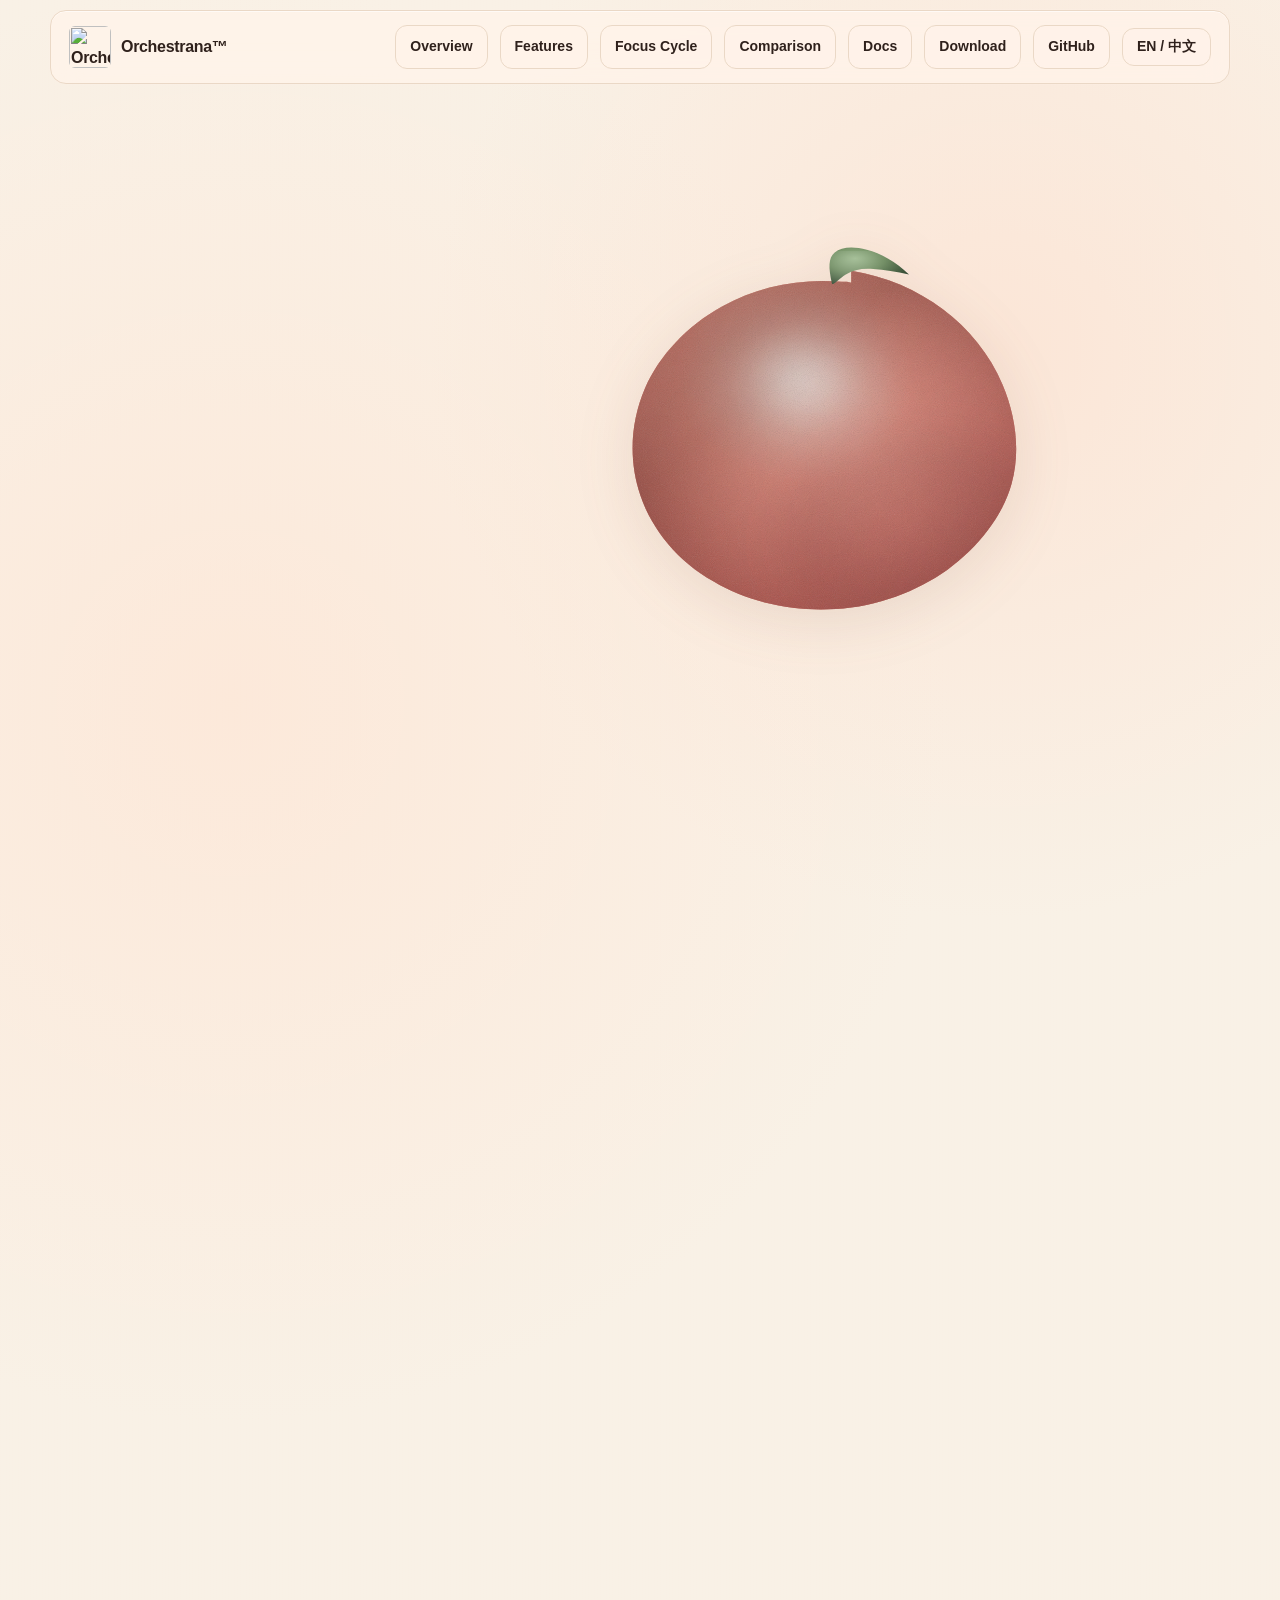
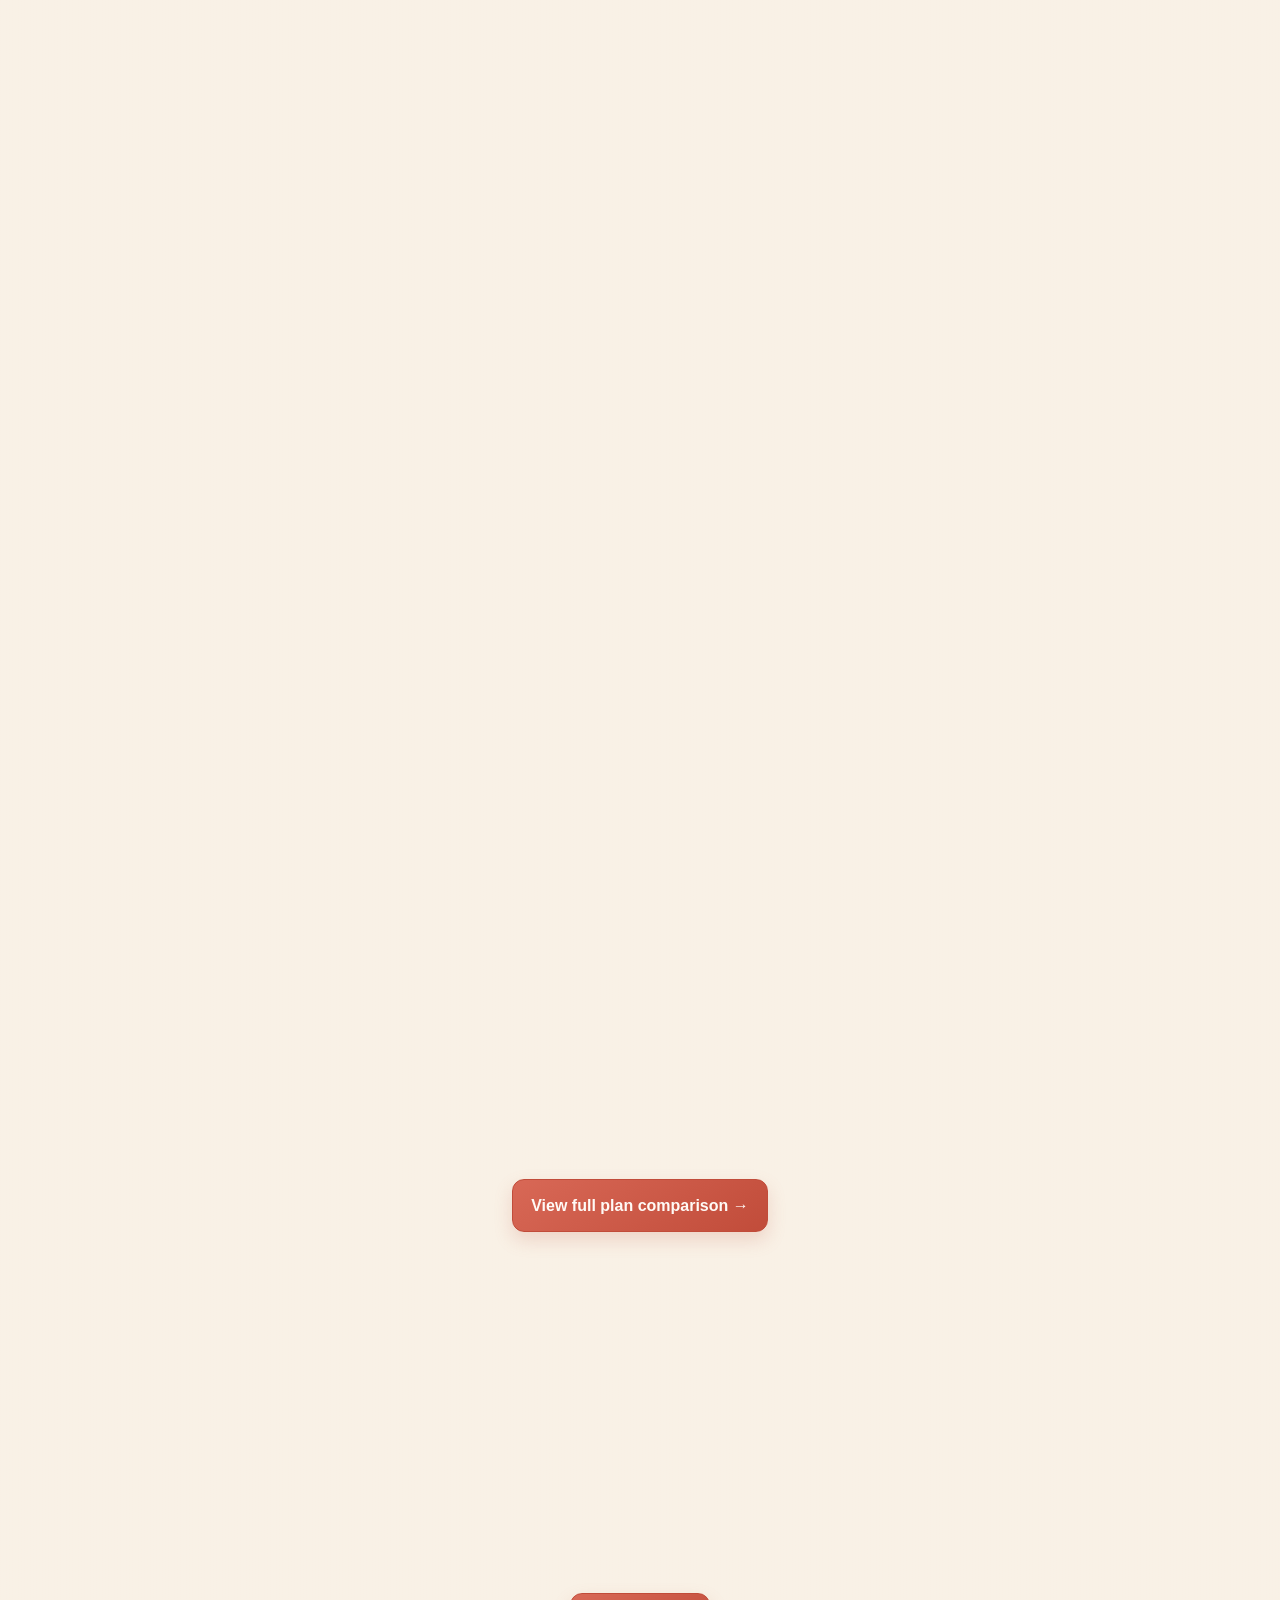
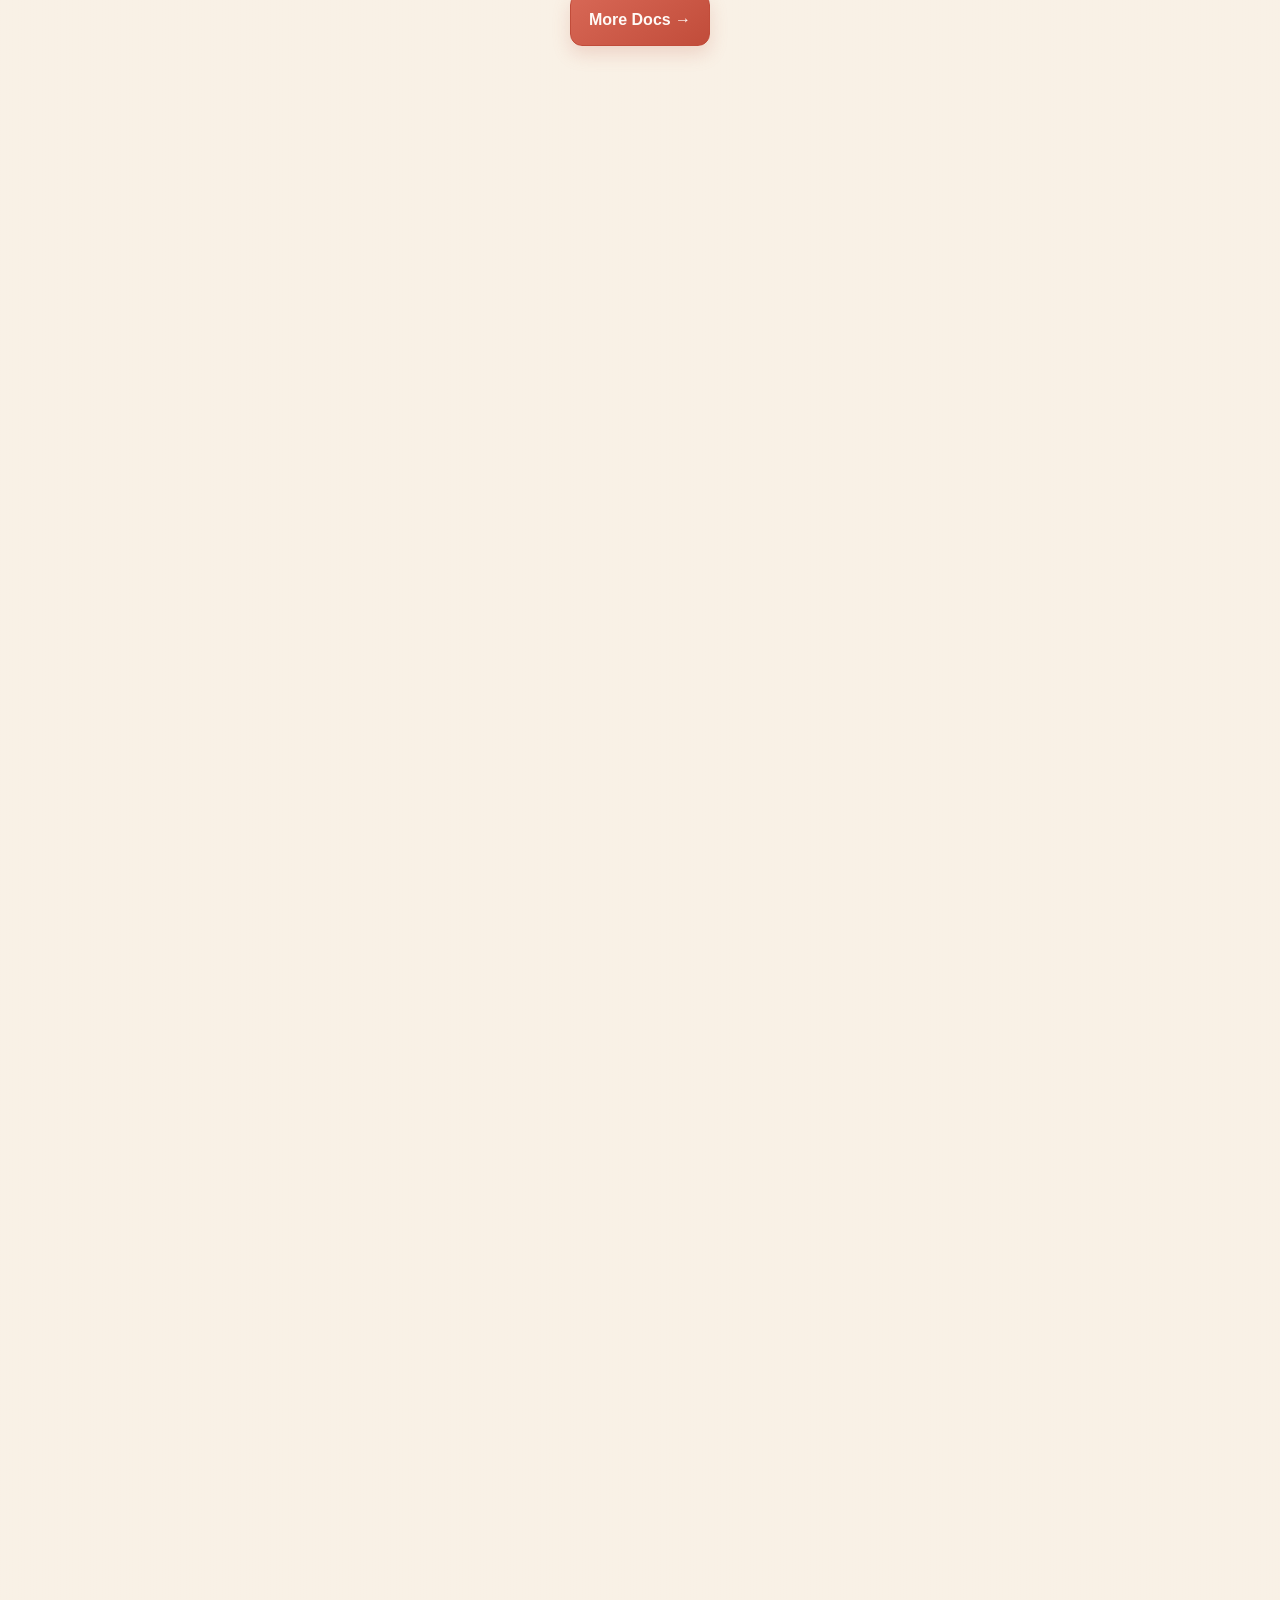
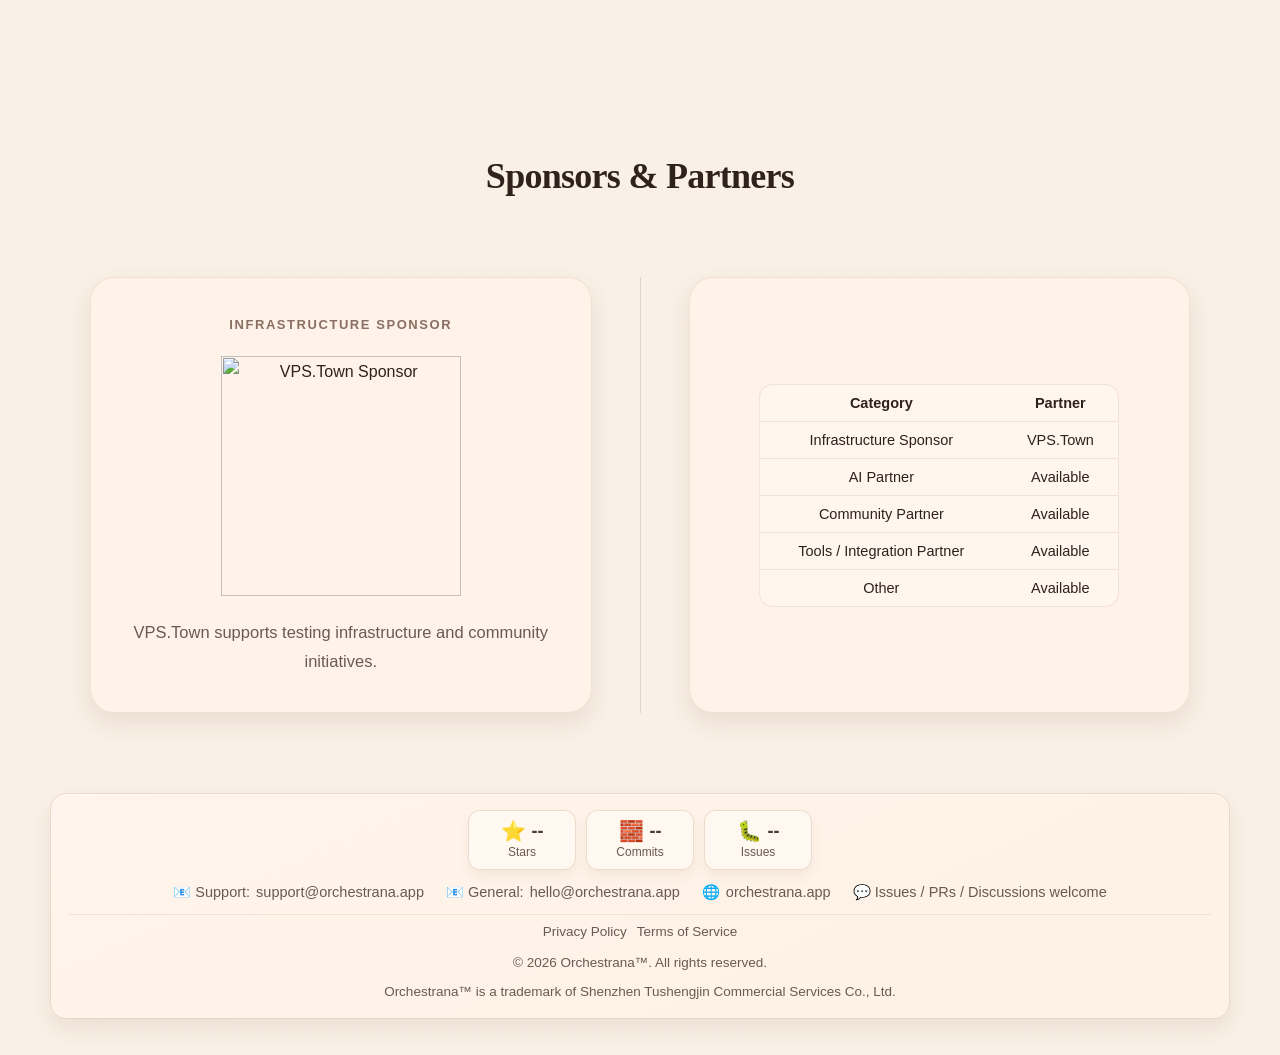
==== commit f69e2697: "fix: remove "Coming soon" text from AI features in index.html" ====
--- a/website/index.html
+++ b/website/index.html
@@ -5,15 +5,15 @@
 <!-- Open Graph (Facebook / LinkedIn) -->
 <meta property="og:title" content="Orchestrana – Focus Workflow Timer App">
 <meta property="og:description" content="Join Orchestrana TestFlight early access and giveaway!">
-<meta property="og:url" content="https://pomodoro-app.tech/">
-<meta property="og:image" content="https://pomodoro-app.tech/screenshots/preview.png">
+<meta property="og:url" content="https://orchestrana.app/">
+<meta property="og:image" content="https://orchestrana.app/screenshots/preview.png">
 <meta property="og:type" content="website">
 
 <!-- Twitter Card -->
 <meta name="twitter:card" content="summary_large_image">
 <meta name="twitter:title" content="Orchestrana – Focus Workflow Timer App">
 <meta name="twitter:description" content="Join Orchestrana TestFlight early access and giveaway!">
-<meta name="twitter:image" content="https://pomodoro-app.tech/screenshots/preview.png">
+<meta name="twitter:image" content="https://orchestrana.app/screenshots/preview.png">
 
 <!DOCTYPE html>
 <html lang="en">
@@ -248,11 +248,11 @@
             </tr>
             <tr>
               <td data-en="No intelligent assistance" data-zh="无智能辅助">No intelligent assistance</td>
-              <td data-en="AI focus assistant <span class='pill-soon' data-en='Coming soon' data-zh='即将推出'>Coming soon</span>" data-zh="AI 专注助手 <span class='pill-soon' data-en='Coming soon' data-zh='即将推出'>即将推出</span>">AI focus assistant <span class="pill-soon" data-en="Coming soon" data-zh="即将推出">Coming soon</span></td>
+              <td data-en="AI focus assistant" data-zh="AI 专注助手">AI focus assistant</td>
             </tr>
             <tr>
               <td data-en="Manual planning only" data-zh="仅手动规划">Manual planning only</td>
-              <td data-en="AI session suggestions <span class='pill-soon' data-en='Coming soon' data-zh='即将推出'>Coming soon</span>" data-zh="AI 专注建议 <span class='pill-soon' data-en='Coming soon' data-zh='即将推出'>即将推出</span>">AI session suggestions <span class="pill-soon" data-en="Coming soon" data-zh="即将推出">Coming soon</span></td>
+              <td data-en="AI session suggestions" data-zh="AI 专注建议">AI session suggestions</td>
             </tr>
           </tbody>
         </table>
@@ -460,8 +460,9 @@
       </div>
     </div>
     <div class="footer-contact">
-      <span class="footer-contact-item">📧 <a href="mailto:support@pomodoro-app.tech">support@pomodoro-app.tech</a></span>
-      <span class="footer-contact-item">🌐 <a href="https://pomodoro-app.tech" target="_blank" rel="noreferrer">pomodoro-app.tech</a></span>
+      <span class="footer-contact-item">📧 Support: <a href="mailto:support@orchestrana.app">support@orchestrana.app</a></span>
+      <span class="footer-contact-item">📧 General: <a href="mailto:hello@orchestrana.app">hello@orchestrana.app</a></span>
+      <span class="footer-contact-item">🌐 <a href="https://orchestrana.app" target="_blank" rel="noreferrer">orchestrana.app</a></span>
       <span class="footer-contact-item">💬 Issues / PRs / Discussions welcome</span>
     </div>
     <div class="footer-legal">
--- a/website/style.css
+++ b/website/style.css
@@ -148,6 +148,7 @@
 }
 
 main { position: relative; z-index: 1; padding-top: 120px; }
+body.legal-document main { padding-top: 56px; }
 
 :root {
   --lang-out: 140ms;
@@ -904,9 +905,12 @@
   margin: 0 auto;
   padding: clamp(12px, 2vw, 18px) 0;
 }
+.comparison-page {
+  padding-top: 0;
+}
 .comparison-page .privacy-header {
   max-width: 760px;
-  margin-inline: auto;
+  margin: 0 auto 18px;
 }
 .comparison-page .privacy-header h1 {
   font-size: clamp(30px, 5vw, 46px);
@@ -1439,6 +1443,7 @@
     margin: 0 auto;
   }
   main { padding-top: 160px; }
+  body.legal-document main { padding-top: 72px; }
   .hero, .features, .rhythm, .docs, .download, .story, .faq, .join-us, #join { scroll-margin-top: 150px; }
   .nav-links { flex-wrap: wrap; justify-content: center; }
   .hero {
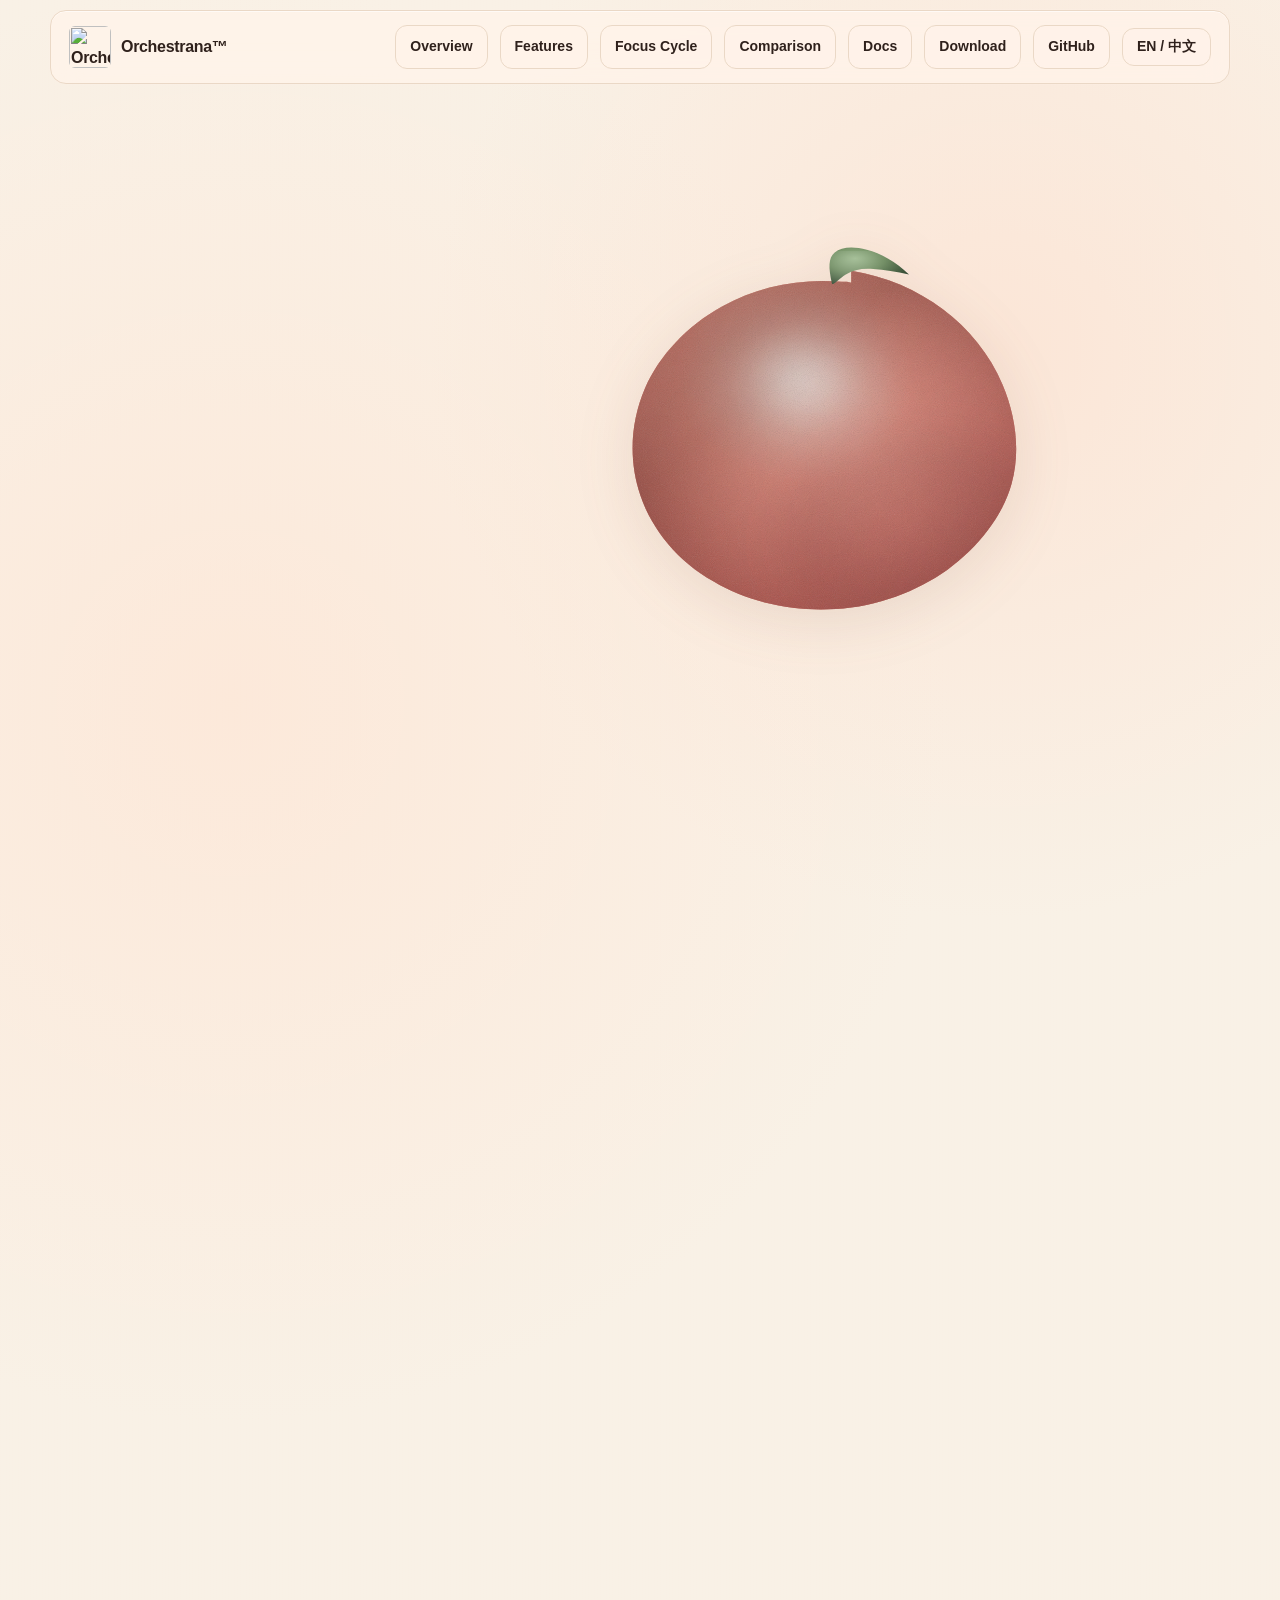
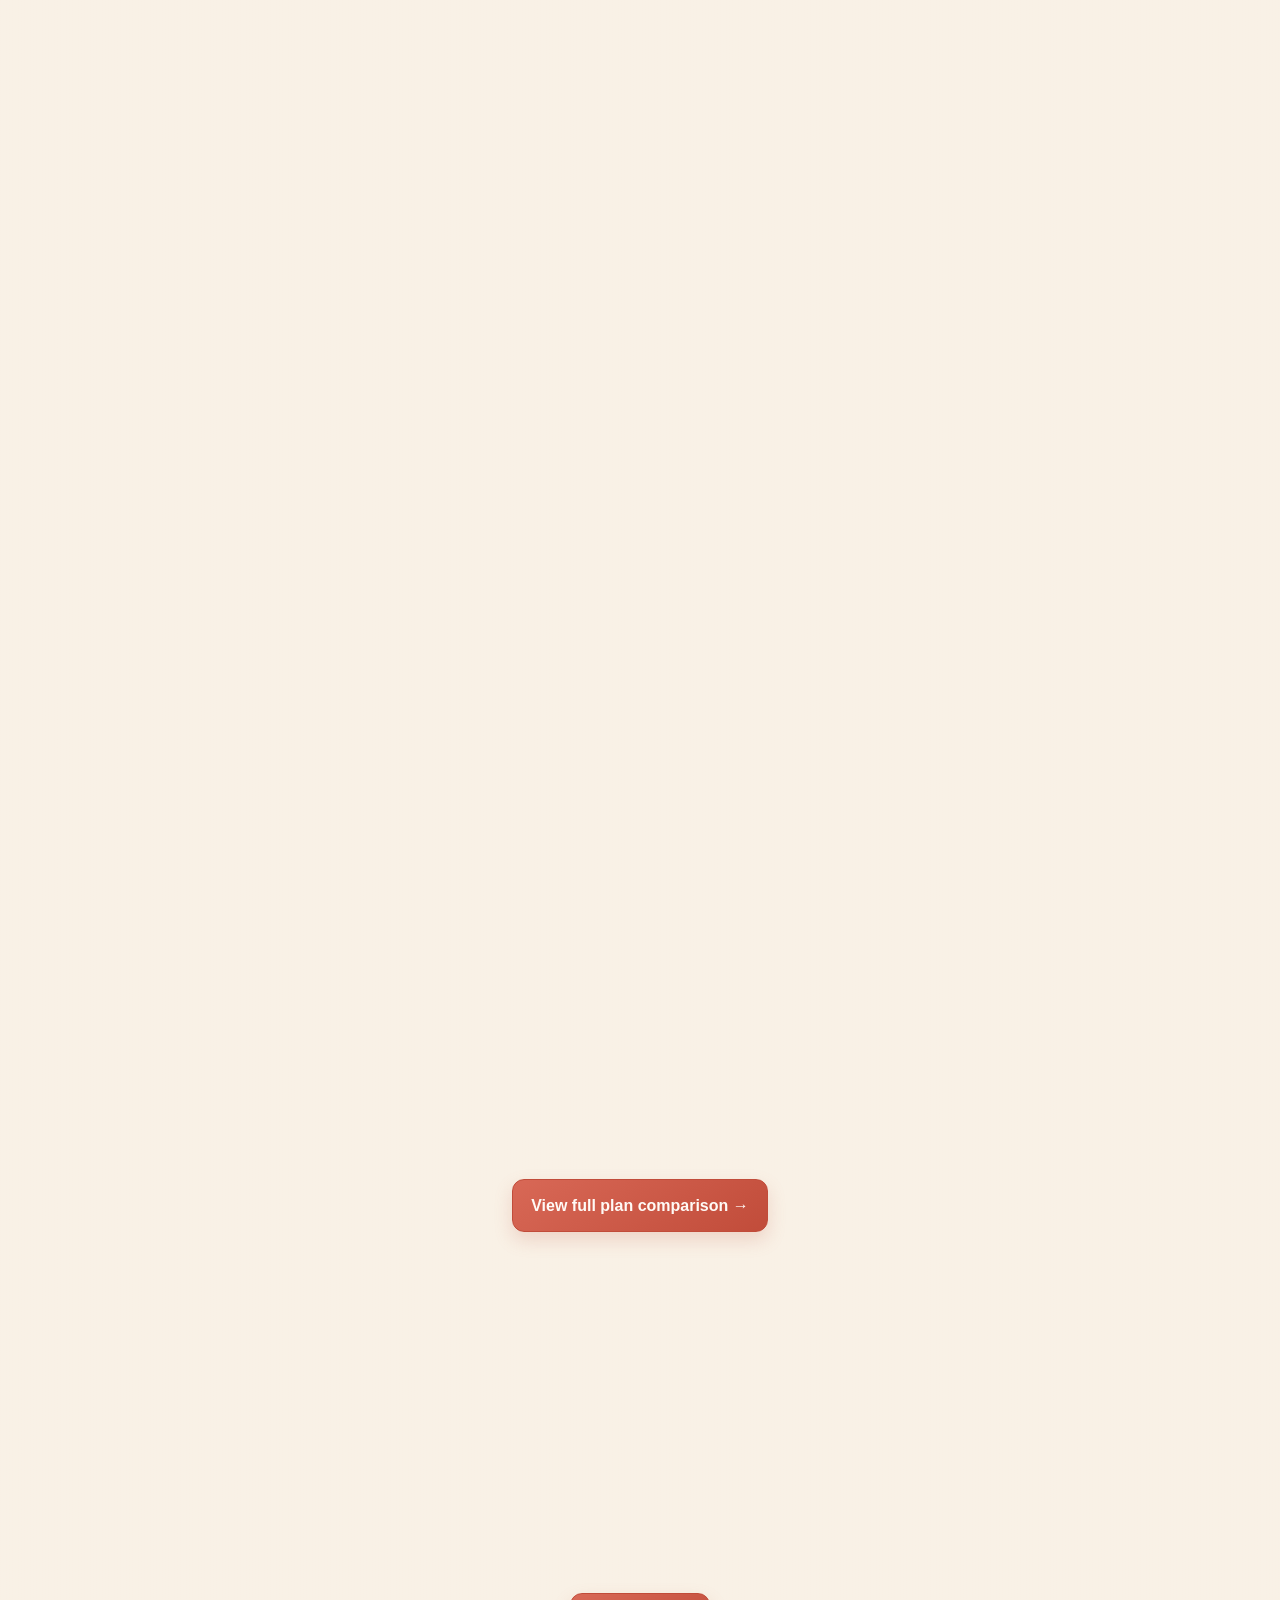
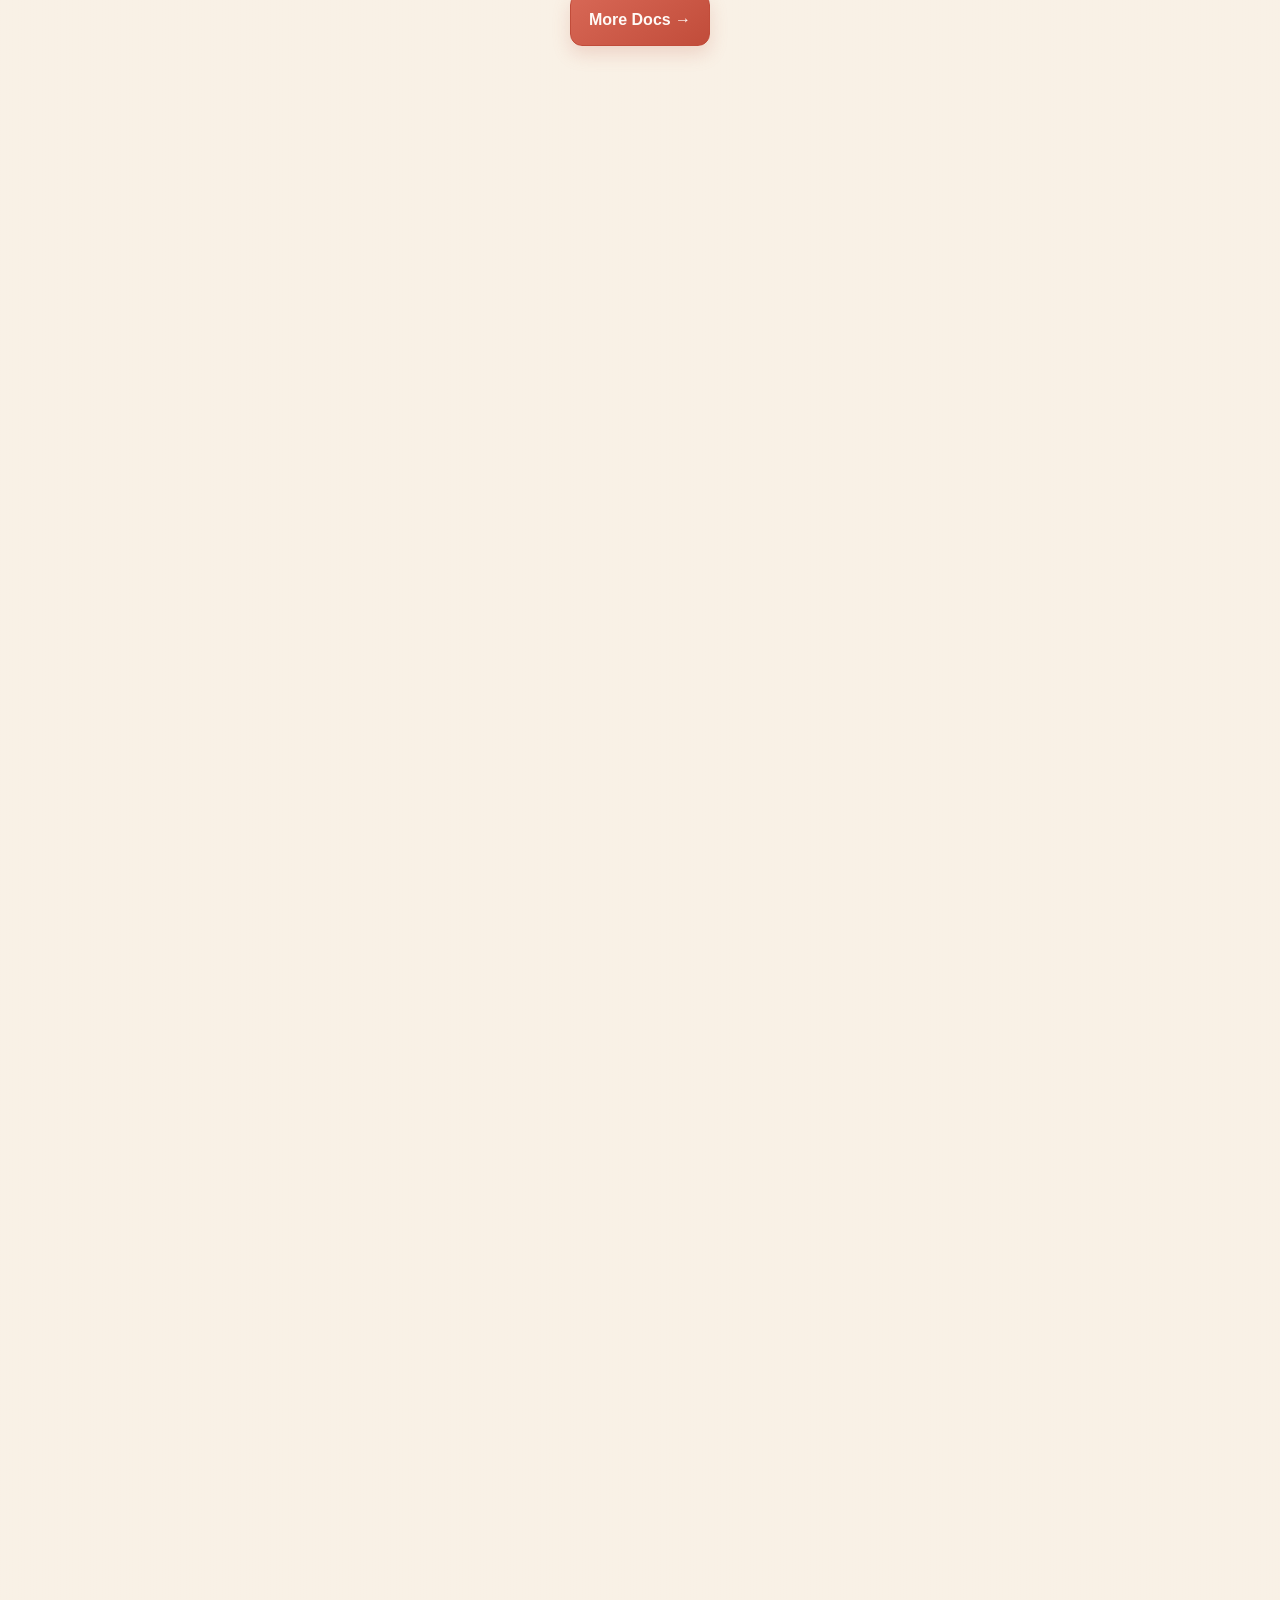
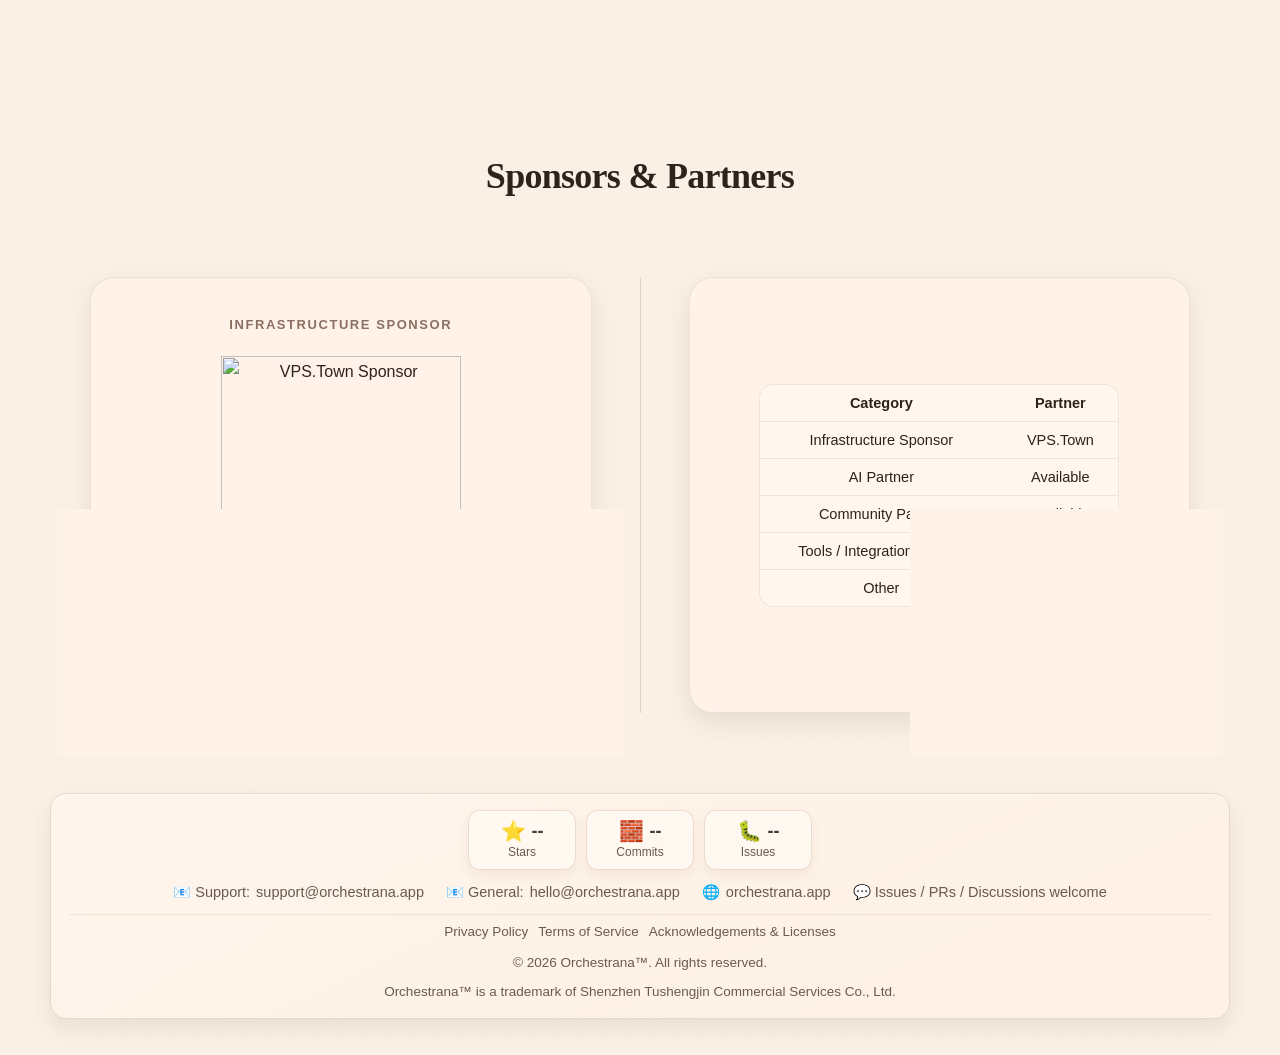
==== commit 6be6020b: "feat: add Acknowledgements & Licenses section and view" ====
--- a/website/index.html
+++ b/website/index.html
@@ -468,6 +468,7 @@
     <div class="footer-legal">
       <a href="privacy.html" data-en="Privacy Policy" data-zh="隐私政策">Privacy Policy</a>
       <a href="terms.html" data-en="Terms of Service" data-zh="服务条款">Terms of Service</a>
+      <a href="acknowledgements.html" data-en="Acknowledgements &amp; Licenses" data-zh="致谢与许可证">Acknowledgements &amp; Licenses</a>
     </div>
     <p class="footer-status">© 2026 Orchestrana™. All rights reserved.</p>
     <p class="footer-status">Orchestrana™ is a trademark of Shenzhen Tushengjin Commercial Services Co., Ltd.</p>
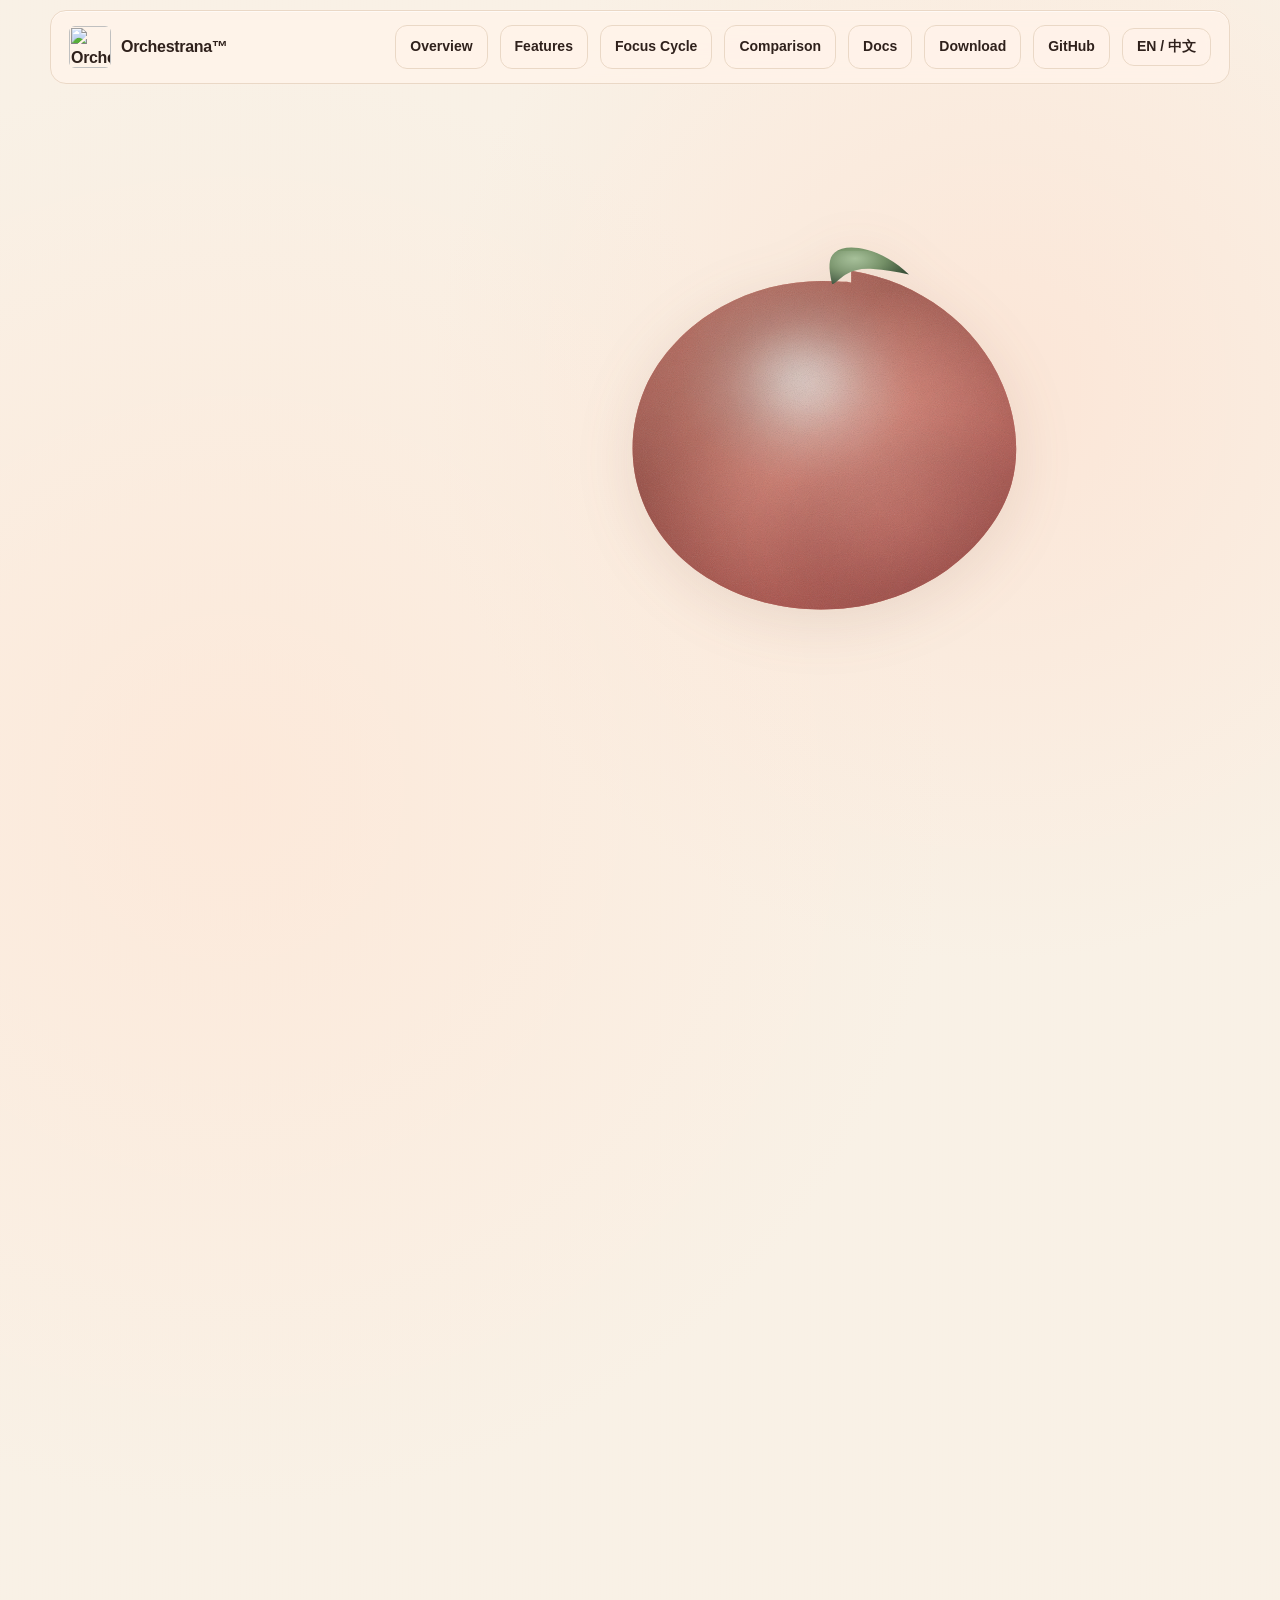
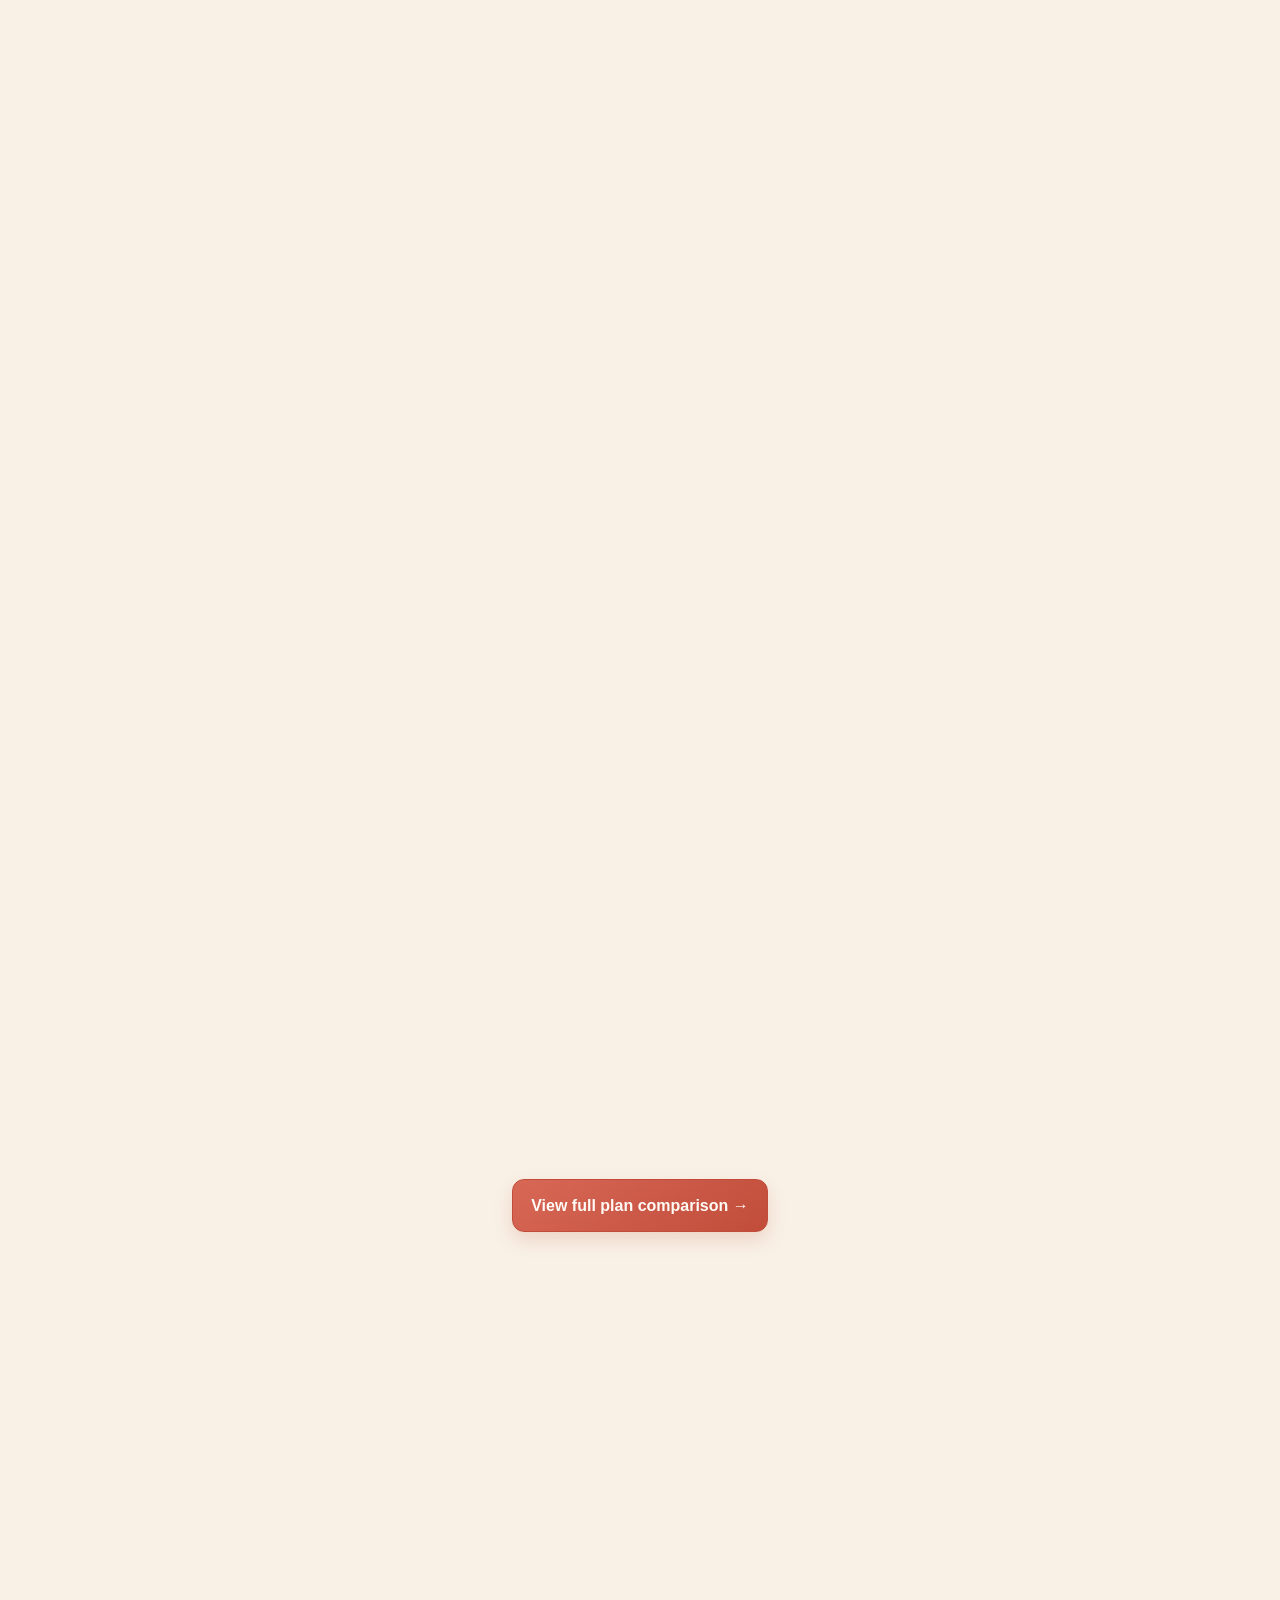
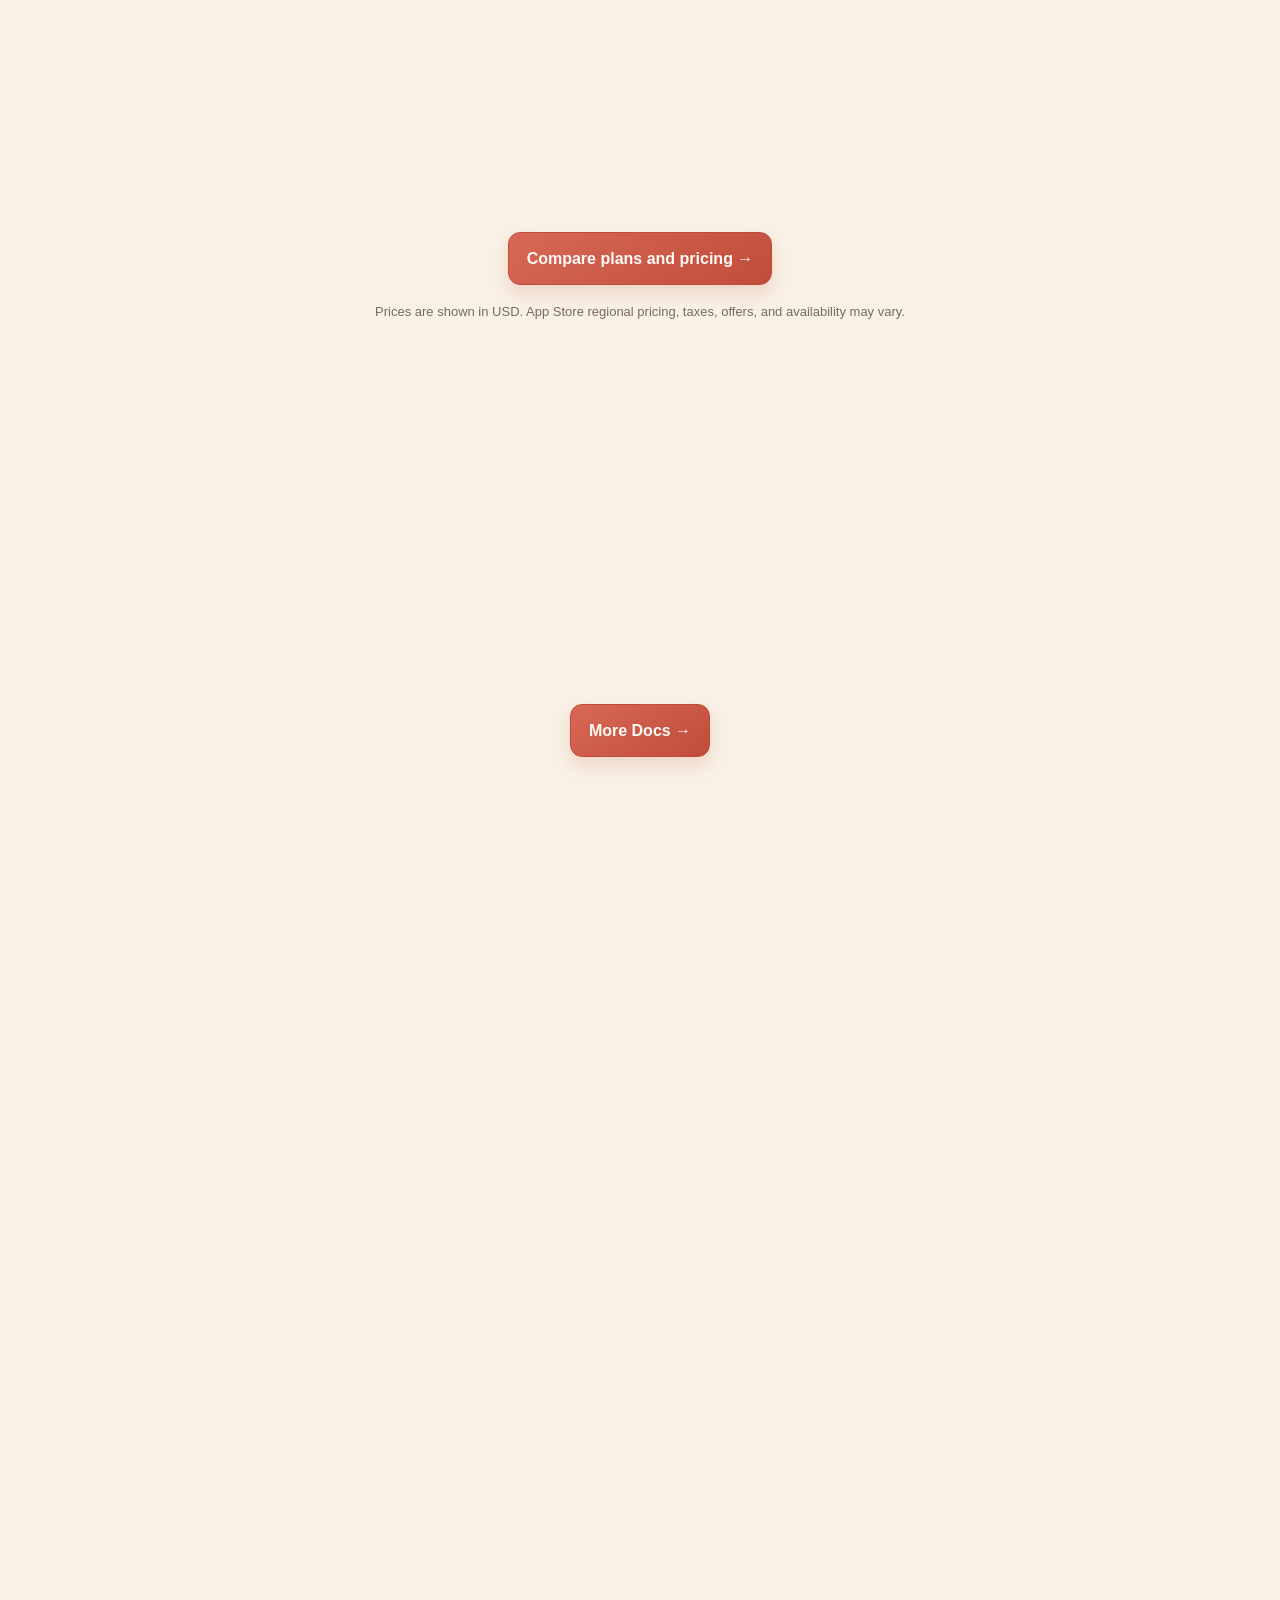
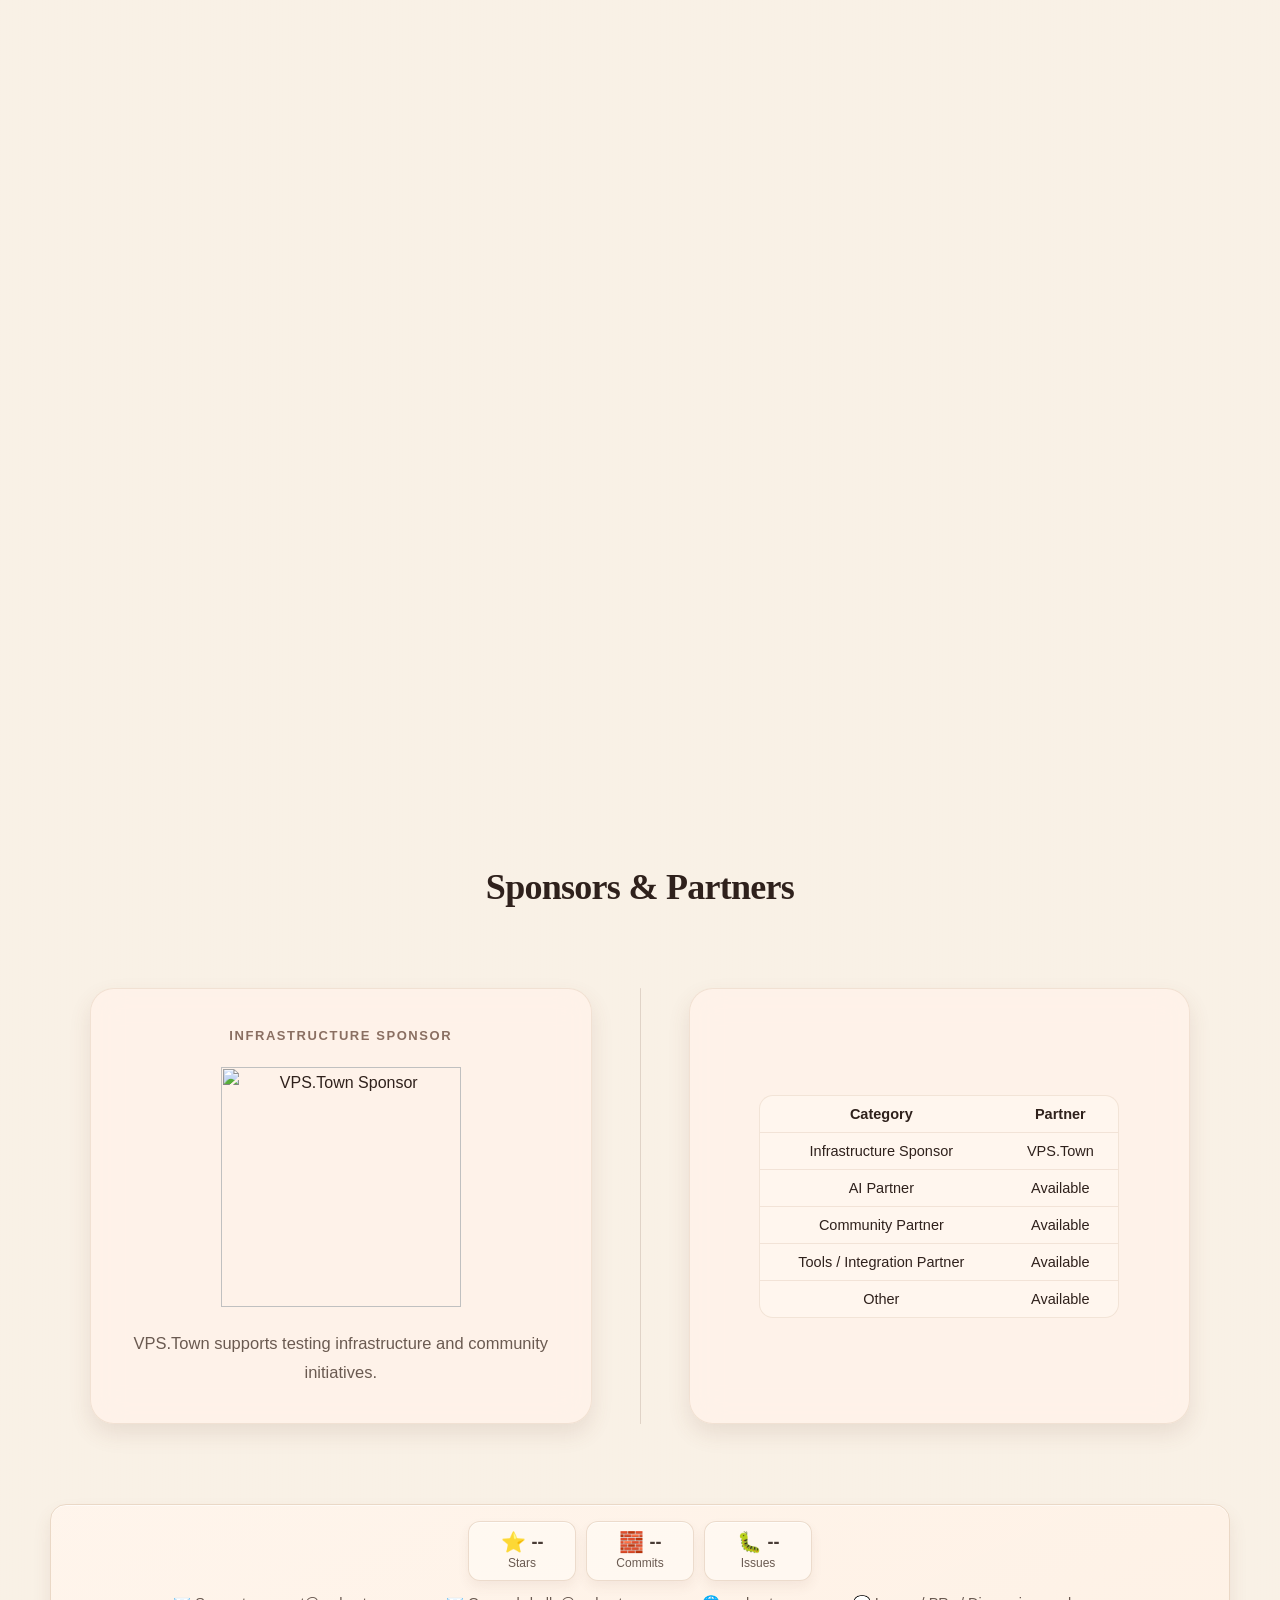
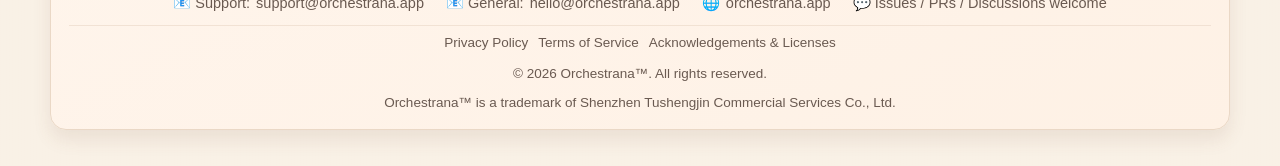
==== commit 601fd054: "feat: add new public roadmap" ====
--- a/website/index.html
+++ b/website/index.html
@@ -262,6 +262,39 @@
       </div>
     </section>
 
+    <section class="pricing-overview" id="pricing">
+      <div class="section-head reveal">
+        <p class="eyebrow" data-en="Pricing" data-zh="价格">Pricing</p>
+        <h2 data-en="Start free. Upgrade when you need more orchestration." data-zh="免费开始。在需要更多编排能力时升级。">Start free. Upgrade when you need more orchestration.</h2>
+        <p class="muted" data-en="Free keeps the local focus workflow useful. Plus and Pro unlock hosted AI, advanced planning, and deeper analysis." data-zh="Free 保持本地专注流程可用。Plus 与 Pro 解锁托管 AI、高级规划与更深度分析。">Free keeps the local focus workflow useful. Plus and Pro unlock hosted AI, advanced planning, and deeper analysis.</p>
+      </div>
+
+      <div class="pricing-preview-grid">
+        <article class="pricing-preview-card glass reveal">
+          <h3 data-en="Free" data-zh="Free">Free</h3>
+          <p class="pricing-preview-price" data-en="Included" data-zh="已包含">Included</p>
+          <p data-en="Core timer, tasks, calendar visibility, reminders sync, and basic dashboard context." data-zh="核心计时器、任务、日历查看、提醒事项同步与基础仪表盘概览。">Core timer, tasks, calendar visibility, reminders sync, and basic dashboard context.</p>
+        </article>
+        <article class="pricing-preview-card glass reveal is-featured">
+          <h3 data-en="Plus" data-zh="Plus">Plus</h3>
+          <p class="pricing-preview-price">$4.99 <span data-en="/ month" data-zh="/ 月">/ month</span></p>
+          <p class="pricing-preview-alt" data-en="$39.99 annually" data-zh="年付 $39.99">$39.99 annually</p>
+          <p data-en="Standard Models AI, advanced task structure, Flow Mode upgrades, and advanced charts." data-zh="Standard Models AI、高级任务结构、Flow Mode 升级与高级图表。">Standard Models AI, advanced task structure, Flow Mode upgrades, and advanced charts.</p>
+        </article>
+        <article class="pricing-preview-card glass reveal">
+          <h3 data-en="Pro" data-zh="Pro">Pro</h3>
+          <p class="pricing-preview-price">$7.99 <span data-en="/ month" data-zh="/ 月">/ month</span></p>
+          <p class="pricing-preview-alt" data-en="$69.99 annually" data-zh="年付 $69.99">$69.99 annually</p>
+          <p data-en="Frontier Models summaries, deep analysis, AI scheduling, and Pro workflow tools." data-zh="Frontier Models 总结、深度分析、AI 排程与 Pro 工作流工具。">Frontier Models summaries, deep analysis, AI scheduling, and Pro workflow tools.</p>
+        </article>
+      </div>
+
+      <div class="docs-cta">
+        <a class="primary-btn" href="comparison.html" data-en="Compare plans and pricing →" data-zh="对比套餐与价格 →">Compare plans and pricing →</a>
+      </div>
+      <p class="waitlist-note" data-en="Prices are shown in USD. App Store regional pricing, taxes, offers, and availability may vary." data-zh="价格以美元显示。App Store 地区价格、税费、优惠与可用性可能不同。">Prices are shown in USD. App Store regional pricing, taxes, offers, and availability may vary.</p>
+    </section>
+
     <section class="docs" id="docs">
       <div class="section-head reveal">
         <p class="eyebrow" data-en="Docs" data-zh="文档">Docs</p>
--- a/website/style.css
+++ b/website/style.css
@@ -176,7 +176,7 @@
   transition-duration: var(--lang-in);
 }
 
-.hero, .features, .rhythm, .docs, .download, .story, .faq, .join-us, #join {
+.hero, .features, .rhythm, .docs, .download, .story, .faq, .join-us, .pricing-overview, #join {
   scroll-margin-top: 110px;
 }
 
@@ -284,7 +284,7 @@
 .section-head h2 { margin: 8px 0 10px; font-size: clamp(26px, 4vw, 36px); letter-spacing: -0.02em; font-family: 'Literata', 'Georgia', 'Times New Roman', serif; }
 .muted { color: var(--muted); line-height: 1.6; }
 
-.features, .docs, .download { padding: 40px 20px 72px; max-width: 1180px; margin: 0 auto; }
+.features, .docs, .download, .pricing-overview { padding: 40px 20px 72px; max-width: 1180px; margin: 0 auto; }
 .visual-compare { padding: 40px 20px 52px; max-width: 1180px; margin: 0 auto; }
 .waitlist { padding: 40px 20px 72px; max-width: 1180px; margin: 0 auto; text-align: center; }
 .join-us { padding: 40px 20px 82px; max-width: 1180px; margin: 0 auto; }
@@ -804,6 +804,65 @@
 
 .download .cta-row { justify-content: center; }
 
+/* Pricing */
+.pricing-overview {
+  text-align: center;
+}
+.pricing-preview-grid {
+  display: grid;
+  grid-template-columns: repeat(3, minmax(0, 1fr));
+  gap: clamp(14px, 3vw, 22px);
+}
+.pricing-preview-card {
+  display: grid;
+  gap: 8px;
+  text-align: left;
+  min-height: 230px;
+  padding: clamp(18px, 3vw, 26px);
+  border: 1px solid var(--border);
+  border-radius: 18px;
+  background: linear-gradient(150deg, rgba(255,243,233,0.88), rgba(255,240,229,0.72));
+  box-shadow: inset 0 1px 0 rgba(255,255,255,0.62),
+              0 0 0 0.5px rgba(255,240,230,0.42),
+              0 12px 22px rgba(114,76,58,0.1);
+}
+.pricing-preview-card.is-featured {
+  border-color: rgba(216, 104, 86, 0.42);
+  box-shadow: inset 0 1px 0 rgba(255,255,255,0.66),
+              0 0 0 0.5px rgba(216,104,86,0.18),
+              0 16px 30px rgba(114,76,58,0.14);
+}
+.pricing-preview-card h3 {
+  margin: 0;
+  font-size: 24px;
+}
+.pricing-preview-card p {
+  margin: 0;
+  font-size: 14.5px;
+  line-height: 1.5;
+}
+.pricing-preview-price {
+  color: var(--text);
+  font-size: clamp(28px, 4vw, 38px) !important;
+  font-family: 'Source Sans Pro', -apple-system, BlinkMacSystemFont, 'Segoe UI', 'San Francisco', sans-serif;
+  font-weight: 800;
+  letter-spacing: -0.04em;
+}
+.pricing-preview-price span {
+  color: var(--muted);
+  font-size: 14px;
+  font-weight: 700;
+  letter-spacing: 0;
+}
+.pricing-preview-alt {
+  color: #8a6f62 !important;
+  font-weight: 700;
+}
+.pricing-overview .waitlist-note {
+  margin: 16px auto 0;
+  max-width: 720px;
+}
+
 /* Feature comparison */
 .comparison-grid {
   display: grid;
@@ -940,25 +999,159 @@
   line-height: 1.45;
   font-size: 14px;
 }
-.plan-summary-grid {
-  display: grid;
-  grid-template-columns: repeat(3, minmax(0, 1fr));
+.pricing-panel {
+  display: grid;
+  gap: 18px;
+  padding: clamp(16px, 3vw, 24px);
+  border: 1px solid var(--border);
+  border-radius: 18px;
+  background: linear-gradient(145deg, rgba(255,243,233,0.9), rgba(255,240,229,0.76));
+  box-shadow: inset 0 1px 0 rgba(255,255,255,0.62),
+              0 0 0 0.5px rgba(255,240,230,0.45),
+              0 12px 22px rgba(114,76,58,0.1);
+}
+.comparison-page .pricing-panel {
   gap: 12px;
-}
-.plan-summary-card {
-  padding: 14px;
+  padding: clamp(12px, 2vw, 16px);
+  border-radius: 16px;
+}
+.pricing-panel-head {
+  display: grid;
+  grid-template-columns: minmax(0, 1fr) minmax(240px, 360px);
+  gap: 18px;
+  align-items: end;
+}
+.pricing-panel-head .eyebrow,
+.pricing-panel-head h2,
+.pricing-panel-head .muted {
+  margin: 0;
+}
+.pricing-panel-head h2 {
+  margin-top: 6px;
+  font-size: clamp(24px, 4vw, 34px);
+}
+.comparison-page .pricing-panel-head {
+  grid-template-columns: minmax(0, 1fr) minmax(220px, 340px);
+  gap: 12px;
+}
+.comparison-page .pricing-panel-head h2 {
+  font-size: clamp(20px, 3vw, 26px);
+}
+.comparison-page .pricing-panel-head .muted {
+  font-size: 13px;
+  line-height: 1.45;
+}
+.pricing-radio {
+  position: absolute;
+  opacity: 0;
+  pointer-events: none;
+}
+.pricing-billing-control {
+  justify-self: start;
+  display: inline-flex;
+  align-items: center;
+  gap: 8px;
+  padding: 5px;
   border: 1px solid rgba(0,0,0,0.06);
   border-radius: 14px;
-  background: rgba(255, 244, 235, 0.56);
-}
-.plan-summary-card h2 {
-  margin: 0 0 6px;
+  background: rgba(255, 242, 232, 0.72);
+}
+.comparison-page .pricing-billing-control {
+  padding: 4px;
+  border-radius: 12px;
+}
+.pricing-billing-control span {
+  padding: 0 8px;
+  color: var(--text);
+  font-weight: 700;
+}
+.pricing-billing-control label {
+  display: inline-flex;
+  align-items: center;
+  min-height: 38px;
+  padding: 8px 14px;
+  border-radius: 10px;
+  color: var(--text);
+  font-weight: 800;
+  line-height: 1;
+  cursor: pointer;
+  transition: color 180ms var(--ease-soft), background 180ms var(--ease-soft), box-shadow 180ms var(--ease-soft);
+}
+.comparison-page .pricing-billing-control label {
+  min-height: 32px;
+  padding: 7px 12px;
+  border-radius: 9px;
+  font-size: 13px;
+}
+#pricing-monthly:checked ~ .pricing-billing-control label[for="pricing-monthly"],
+#pricing-annual:checked ~ .pricing-billing-control label[for="pricing-annual"] {
+  color: #fffaf6;
+  background: linear-gradient(145deg, var(--accent), var(--accent-strong));
+  box-shadow: 0 8px 16px rgba(200, 110, 90, 0.2);
+}
+.pricing-grid {
+  display: grid;
+  grid-template-columns: repeat(3, minmax(0, 1fr));
+  gap: clamp(12px, 3vw, 18px);
+}
+.comparison-page .pricing-grid {
+  gap: 10px;
+}
+.pricing-card {
+  position: relative;
+  display: grid;
+  align-content: start;
+  gap: 12px;
+  min-height: 230px;
+  padding: clamp(18px, 3vw, 28px);
+  border: 1px solid rgba(0,0,0,0.07);
+  border-radius: 16px;
+  background: rgba(255, 244, 235, 0.62);
+  box-shadow: inset 0 1px 0 rgba(255,255,255,0.62);
+}
+.comparison-page .pricing-card {
+  min-height: 0;
+  gap: 8px;
+  padding: 14px 16px;
+  border-radius: 14px;
+}
+.pricing-card.is-featured {
+  border-color: rgba(216, 104, 86, 0.42);
+  background: linear-gradient(150deg, rgba(255, 248, 242, 0.78), rgba(255, 238, 225, 0.68));
+}
+.pricing-card-title-row {
+  display: flex;
+  align-items: flex-start;
+  justify-content: space-between;
+  gap: 12px;
+}
+.pricing-card h3 {
+  margin: 0;
+  font-size: 25px;
+}
+.comparison-page .pricing-card h3 {
   font-size: 18px;
 }
-.plan-summary-card p {
-  margin: 0;
-  font-size: 13.5px;
-  line-height: 1.45;
+.pricing-price {
+  margin: 0;
+  color: var(--text);
+  font-family: 'Source Sans Pro', -apple-system, BlinkMacSystemFont, 'Segoe UI', 'San Francisco', sans-serif;
+  font-size: clamp(28px, 4vw, 38px);
+  line-height: 1;
+  font-weight: 850;
+  letter-spacing: -0.045em;
+}
+.comparison-page .pricing-price {
+  font-size: clamp(22px, 3vw, 28px);
+}
+.price-annual {
+  display: none;
+}
+#pricing-annual:checked ~ .pricing-grid .price-monthly {
+  display: none;
+}
+#pricing-annual:checked ~ .pricing-grid .price-annual {
+  display: inline-flex;
 }
 .full-plan-table {
   min-width: 1080px;
@@ -1004,8 +1197,17 @@
   background: rgba(255, 235, 220, 0.78);
 }
 @media (max-width: 760px) {
-  .plan-summary-grid {
+  .pricing-preview-grid,
+  .pricing-grid,
+  .pricing-panel-head {
     grid-template-columns: 1fr;
+  }
+  .pricing-billing-control {
+    justify-self: stretch;
+  }
+  .pricing-billing-control label {
+    flex: 1;
+    justify-content: center;
   }
 }
 
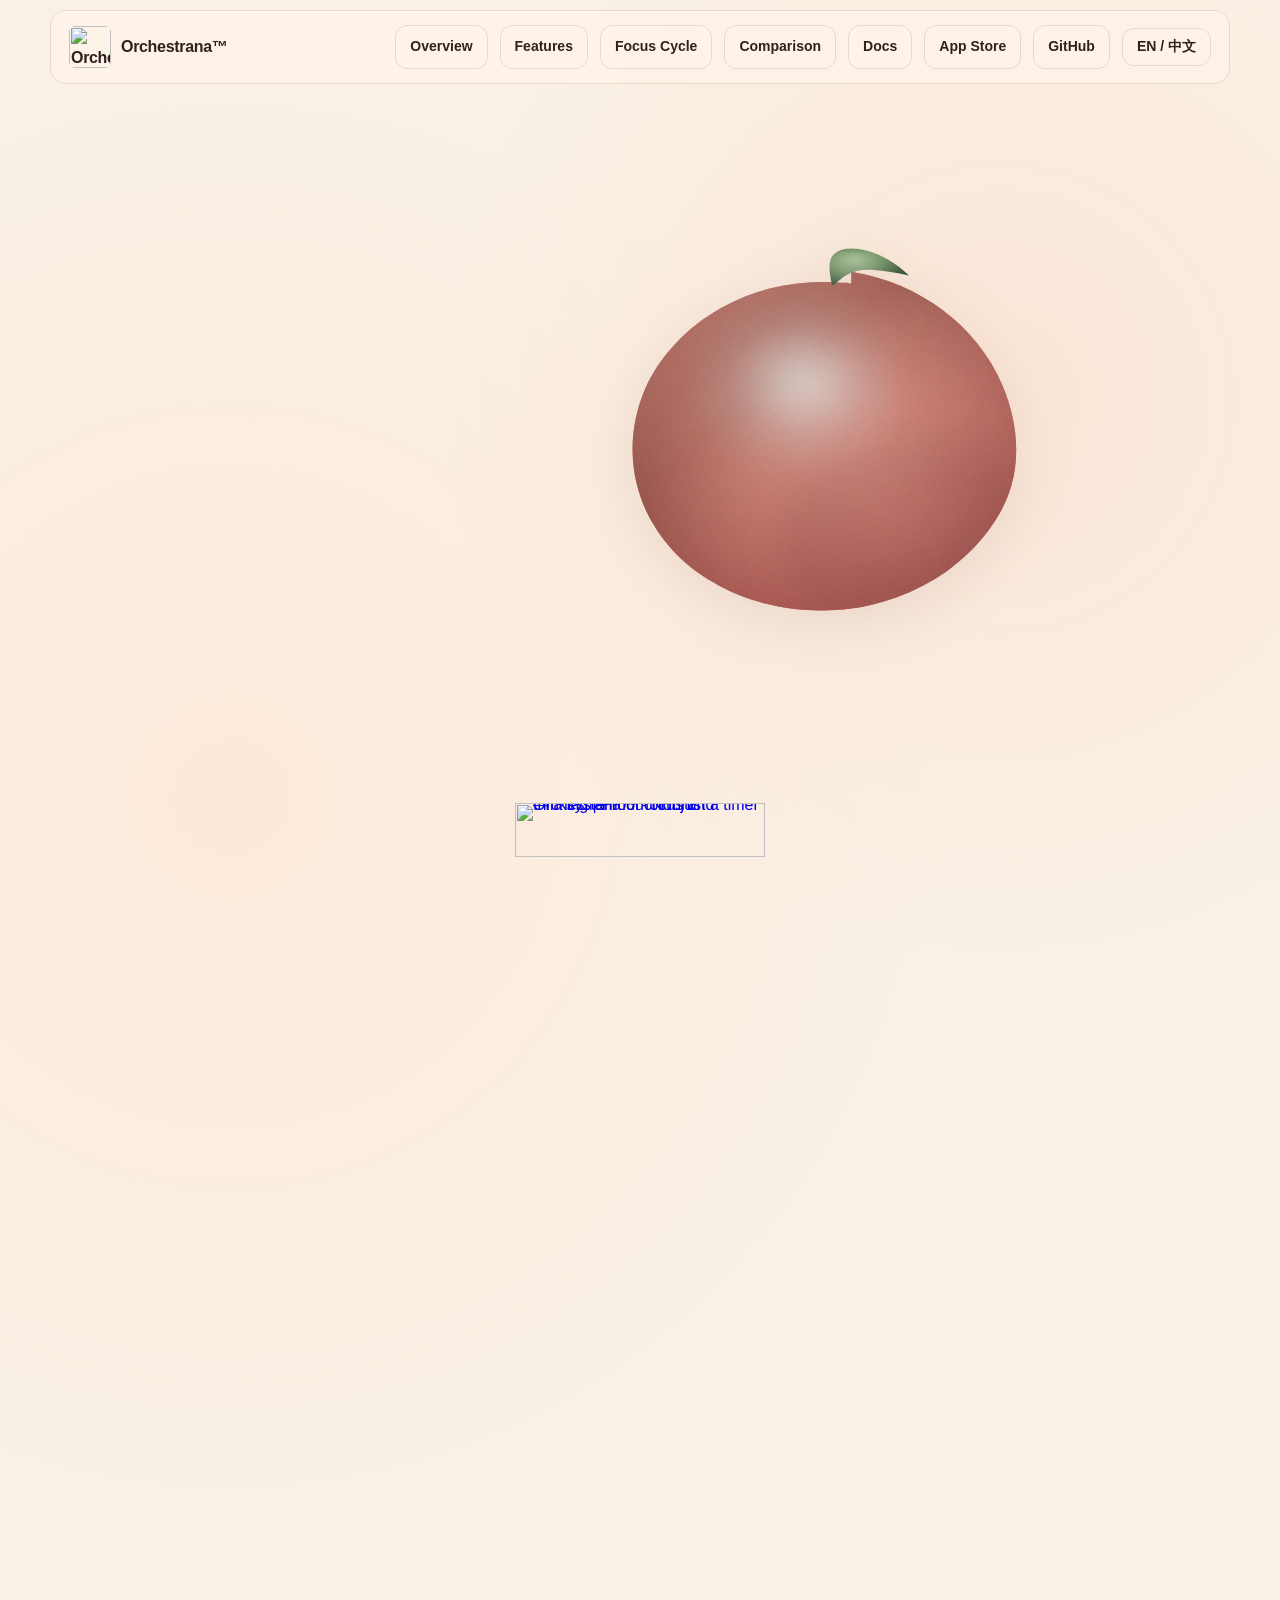
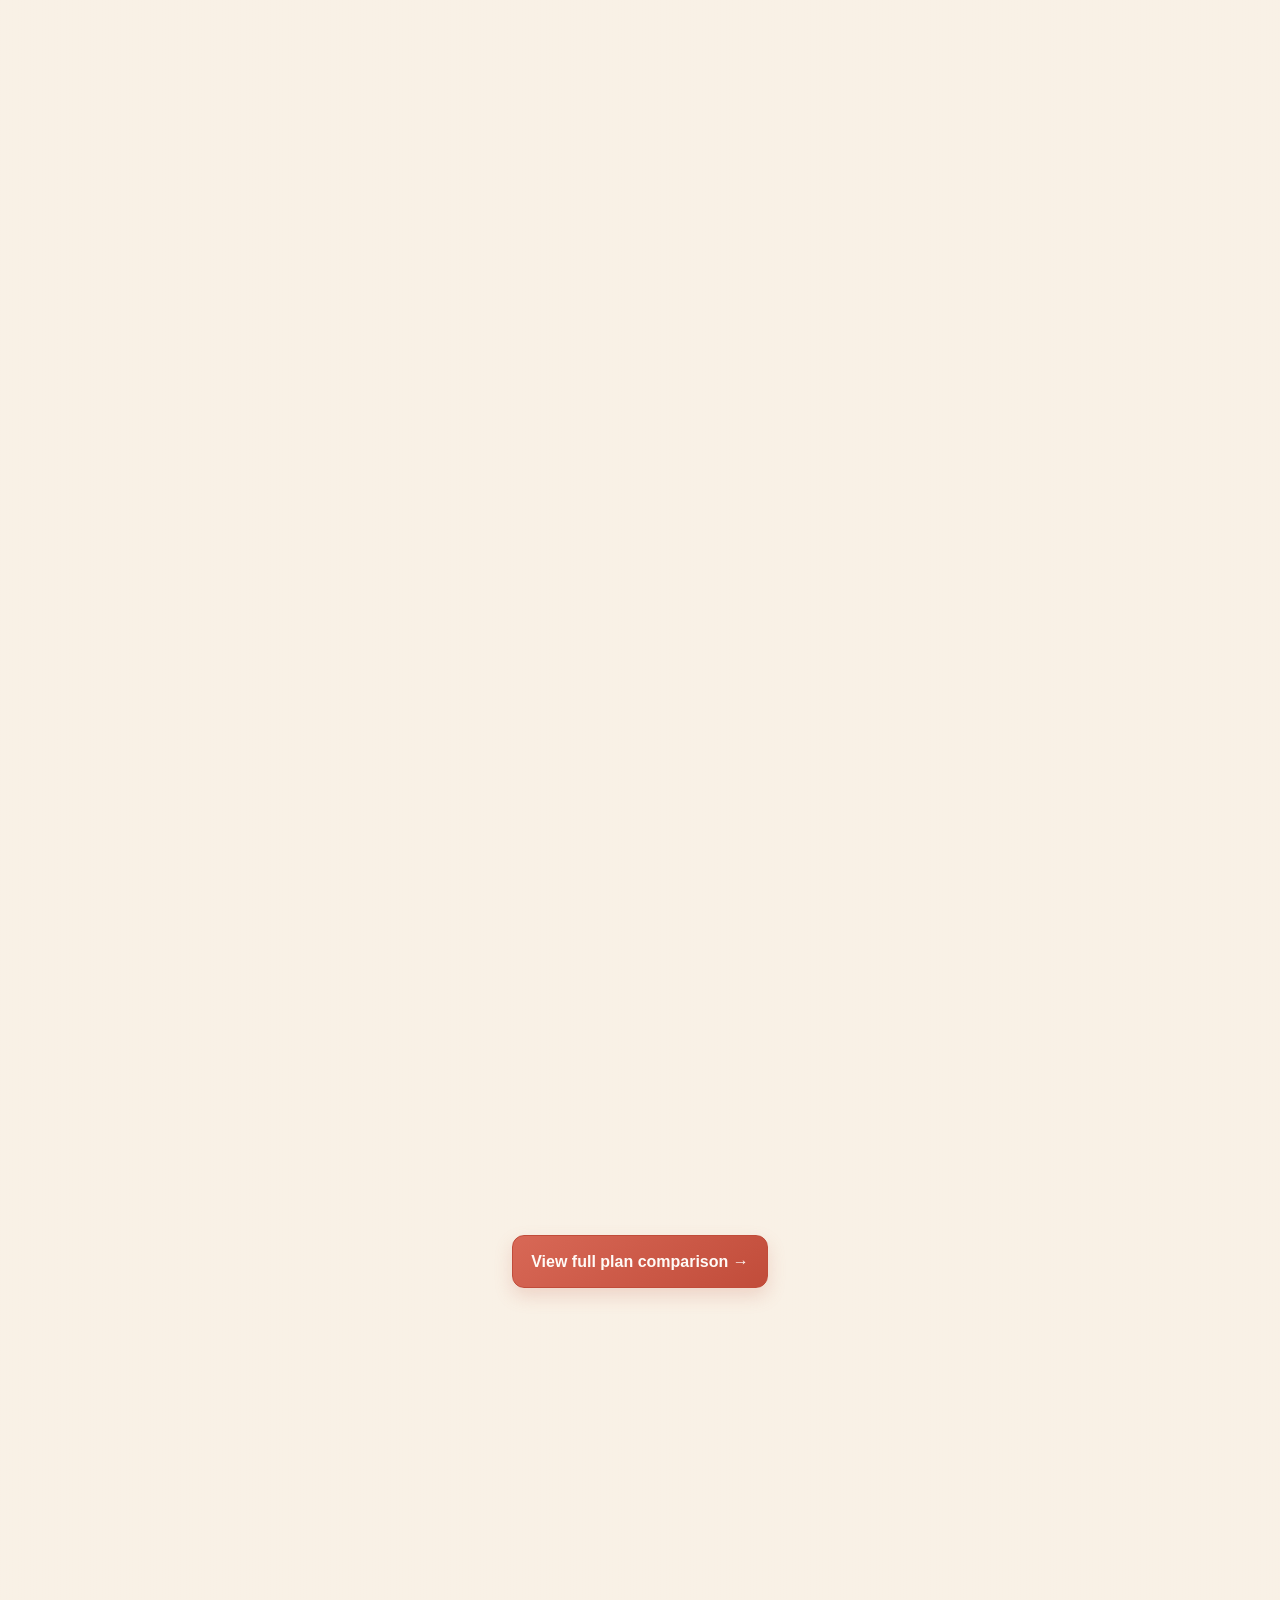
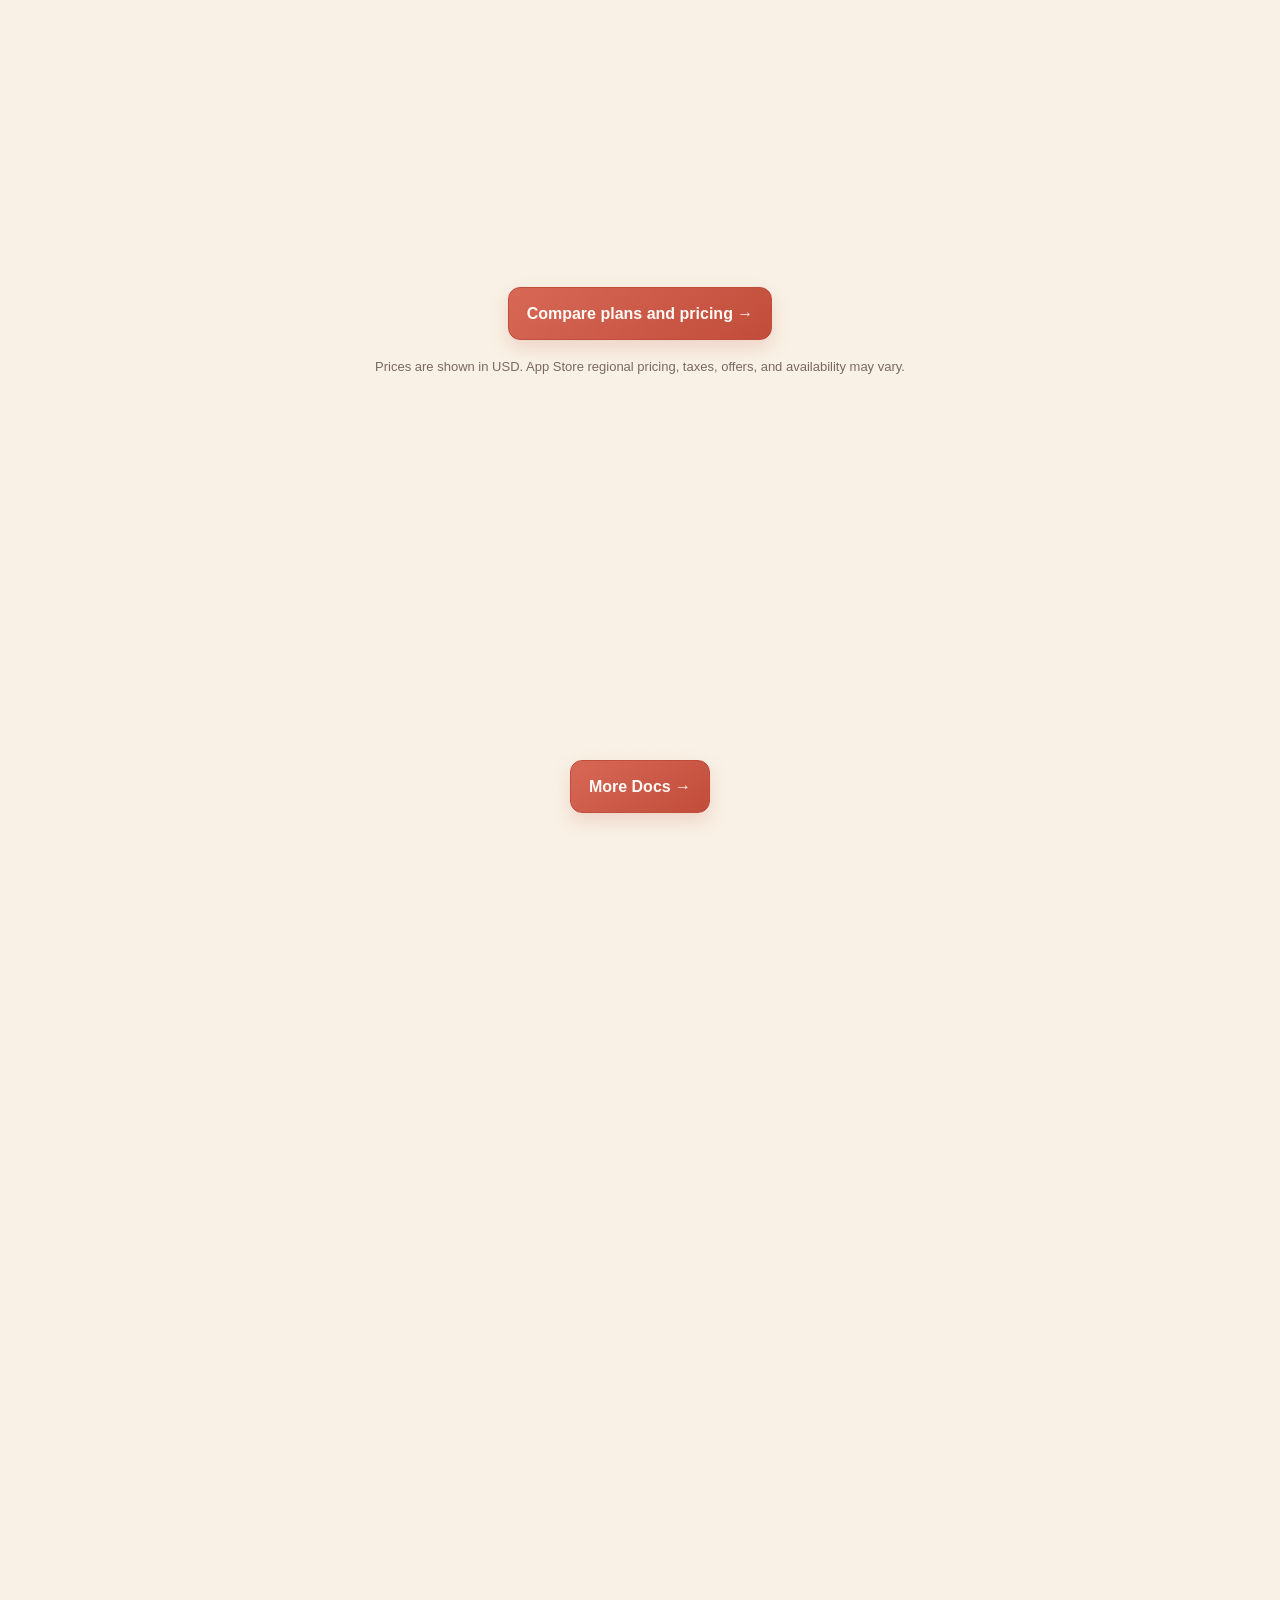
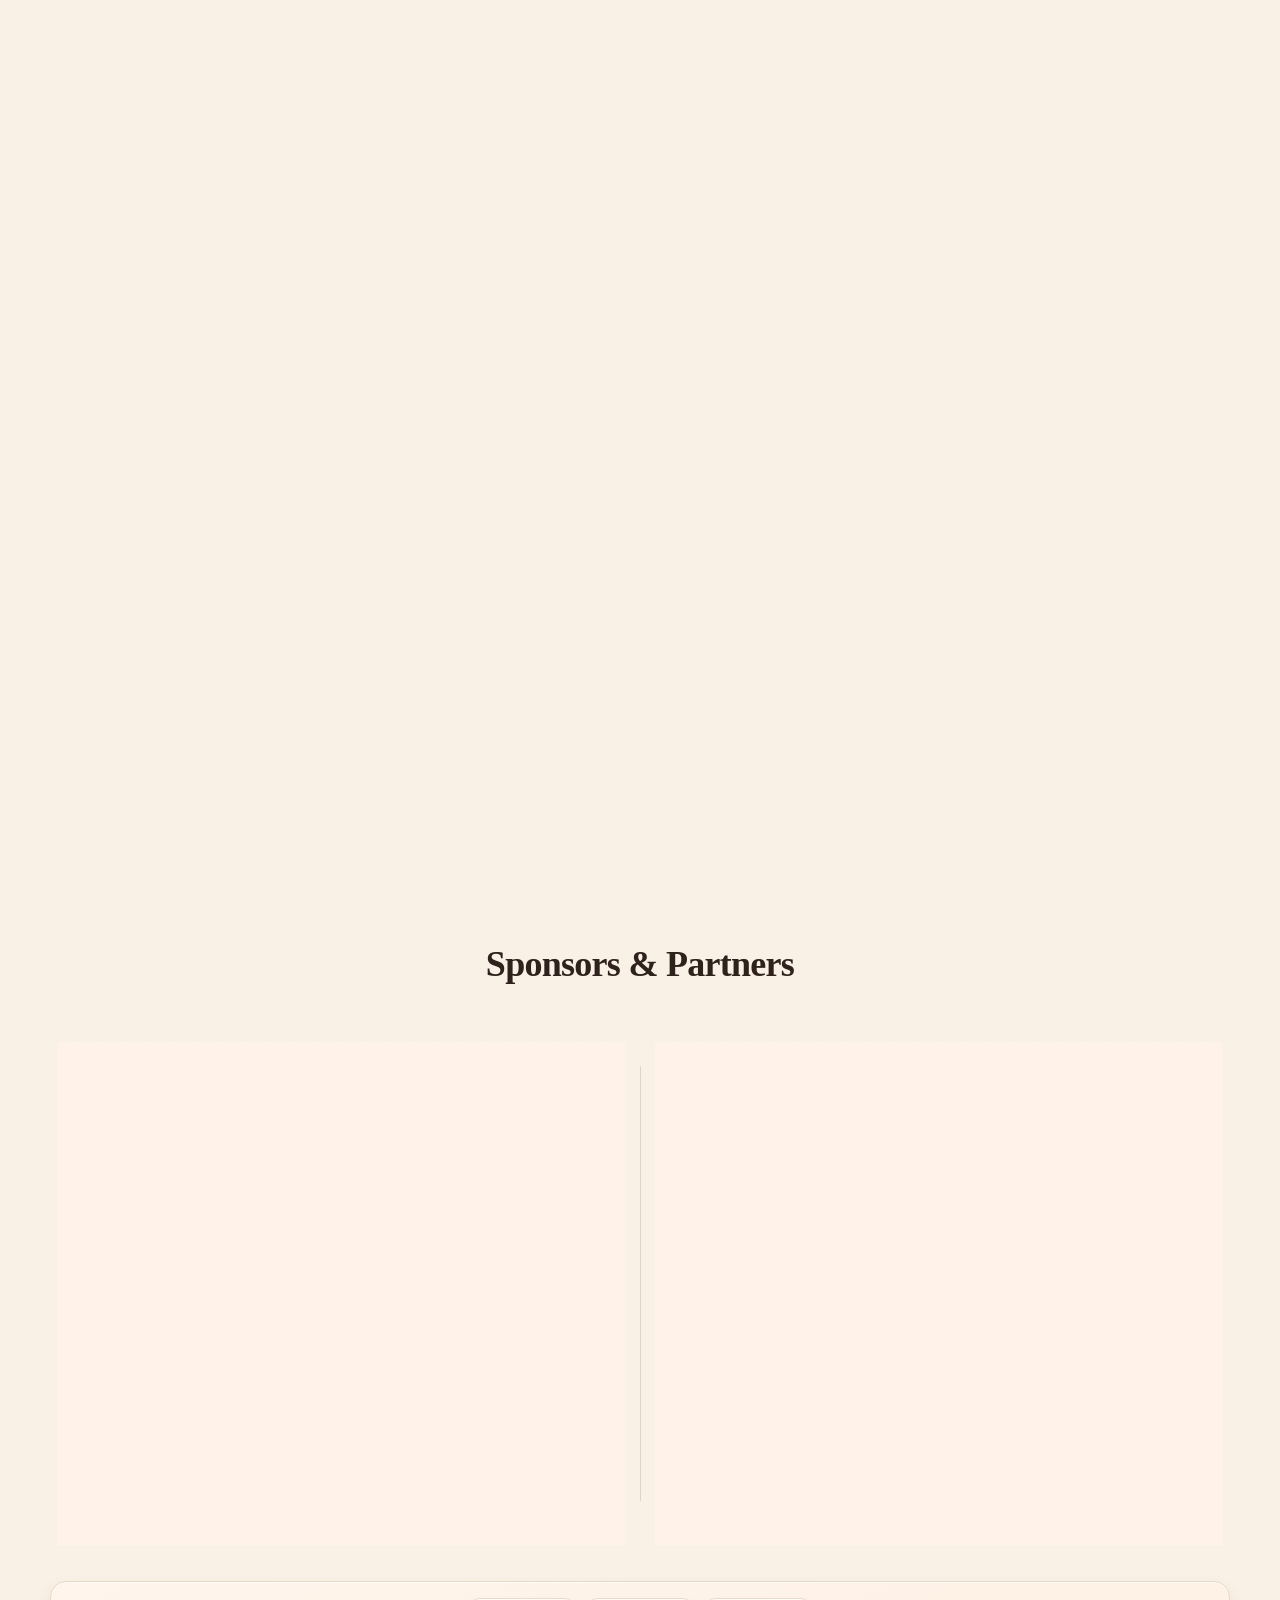
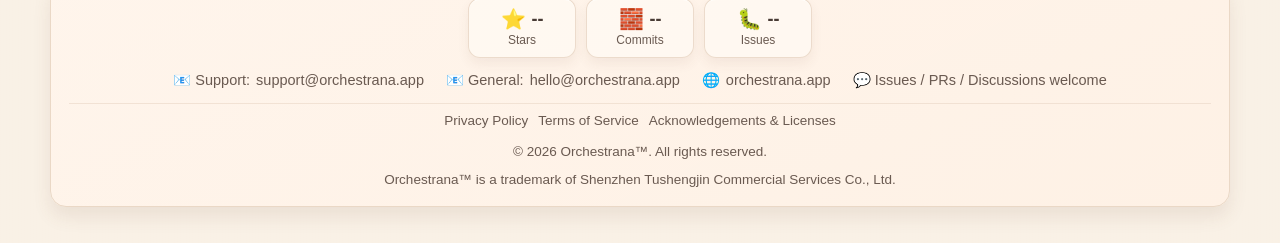
==== commit 52b64705: "feat: add App Store badges and update meta descriptions for App Store launch" ====
--- a/website/index.html
+++ b/website/index.html
@@ -1,10 +1,10 @@
-<meta name="description" content="Orchestrana – a productivity and focus timer app. Join TestFlight early access and giveaway.">
+<meta name="description" content="Orchestrana - a productivity and focus timer app now available on the App Store.">
 <meta name="robots" content="index, follow">
-<meta name="keywords" content="Orchestrana, focus, productivity, timer, TestFlight, beta">
+<meta name="keywords" content="Orchestrana, focus, productivity, timer, App Store, macOS">
 
 <!-- Open Graph (Facebook / LinkedIn) -->
 <meta property="og:title" content="Orchestrana – Focus Workflow Timer App">
-<meta property="og:description" content="Join Orchestrana TestFlight early access and giveaway!">
+<meta property="og:description" content="Orchestrana is now available on the App Store.">
 <meta property="og:url" content="https://orchestrana.app/">
 <meta property="og:image" content="https://orchestrana.app/screenshots/preview.png">
 <meta property="og:type" content="website">
@@ -12,7 +12,7 @@
 <!-- Twitter Card -->
 <meta name="twitter:card" content="summary_large_image">
 <meta name="twitter:title" content="Orchestrana – Focus Workflow Timer App">
-<meta name="twitter:description" content="Join Orchestrana TestFlight early access and giveaway!">
+<meta name="twitter:description" content="Orchestrana is now available on the App Store.">
 <meta name="twitter:image" content="https://orchestrana.app/screenshots/preview.png">
 
 <!DOCTYPE html>
@@ -39,7 +39,7 @@
       <a href="#screenshots" data-en="Focus Cycle" data-zh="专注循环">Focus Cycle</a>
       <a href="comparison.html" data-en="Comparison" data-zh="对比">Comparison</a>
       <a href="#docs" data-en="Docs" data-zh="文档">Docs</a>
-      <a href="#download" data-en="Download" data-zh="下载">Download</a>
+      <a href="#download" data-en="App Store" data-zh="App Store">App Store</a>
       <a href="https://github.com/T-1234567890/orchestrana-app" target="_blank" rel="noreferrer" data-en="GitHub" data-zh="GitHub">GitHub</a>
       <button id="lang-toggle" aria-label="Switch language" data-en="EN / 中文" data-zh="中文 / EN">EN / 中文</button>
     </nav>
@@ -53,8 +53,15 @@
         <p class="lede switchable" data-en="Orchestrana is a lightweight focus tool designed for people who want to work without distraction. It combines a clean timer, gentle focus flow sessions, and task awareness in a quiet interface.<br><br>Open-source core, thoughtfully evolving." data-zh="Orchestrana 是一个轻量级专注工具，为希望减少干扰、安静工作的用户设计。它结合了计时器、专注节奏模式和任务管理，界面简洁，不打扰你的工作。<br><br>核心开源，持续演进。">Orchestrana is a lightweight focus tool designed for people who want to work without distraction. It combines a clean timer, gentle focus flow sessions, and task awareness in a quiet interface.<br><br>Open-source core, thoughtfully evolving.</p>
         <p class="micro-hint" data-en="Try pressing the tomato" data-zh="试着点一下番茄">Try pressing the tomato</p>
         <div class="cta-row">
-          <a class="primary-btn" href="https://forms.gle/hQ7ubqxt39sXca4e9" target="_blank" rel="noreferrer" data-en="Download" data-zh="下载">Download</a>
-          <a class="ghost-btn" href="https://github.com/T-1234567890/orchestrana-app" target="_blank" rel="noreferrer" data-i18n-key="view_github">View on GitHub</a>
+          <a class="app-store-badge" href="https://apps.apple.com/app/orchestrana/id6758972580" target="_blank" rel="noreferrer" aria-label="Download on the Mac App Store">
+            <img src="screenshots/Download_on_the_Mac_App_Store_Badge_US-UK_RGB_blk_092917.svg" alt="Download on the Mac App Store">
+          </a>
+          <a class="ghost-btn hero-github-btn" href="https://github.com/T-1234567890/orchestrana-app" target="_blank" rel="noreferrer">
+            <svg class="github-mark" viewBox="0 0 24 24" aria-hidden="true" focusable="false">
+              <path d="M12 .5C5.65.5.5 5.65.5 12c0 5.09 3.29 9.4 7.86 10.93.58.11.79-.25.79-.56v-2.16c-3.2.7-3.87-1.36-3.87-1.36-.52-1.33-1.28-1.69-1.28-1.69-1.04-.71.08-.7.08-.7 1.15.08 1.76 1.18 1.76 1.18 1.03 1.75 2.69 1.25 3.34.95.1-.74.4-1.25.73-1.54-2.55-.29-5.23-1.28-5.23-5.68 0-1.25.45-2.28 1.18-3.08-.12-.29-.51-1.46.11-3.04 0 0 .96-.31 3.16 1.18.92-.25 1.9-.38 2.87-.39.97.01 1.95.14 2.87.39 2.2-1.49 3.16-1.18 3.16-1.18.62 1.58.23 2.75.11 3.04.73.8 1.18 1.83 1.18 3.08 0 4.42-2.69 5.39-5.25 5.67.41.36.78 1.06.78 2.14v3.19c0 .31.21.68.79.56A11.51 11.51 0 0 0 23.5 12C23.5 5.65 18.35.5 12 .5Z" />
+            </svg>
+            <span data-en="View on GitHub" data-zh="在 GitHub 查看">View on GitHub</span>
+          </a>
         </div>
       </div>
       <div class="hero-illustration hero-tomato fade-on-load" aria-hidden="true">
@@ -148,17 +155,25 @@
       </div>
     </section>
 
+    <div class="top-download-badge">
+      <a class="product-hunt-badge" href="https://www.producthunt.com/products/orchestrana?embed=true&amp;utm_source=badge-featured&amp;utm_medium=badge&amp;utm_campaign=badge-orchestrana" target="_blank" rel="noopener noreferrer">
+        <img alt="Orchestrana™ - Not just a timer — a system for focus and thinking | Product Hunt" width="250" height="54" src="https://api.producthunt.com/widgets/embed-image/v1/featured.svg?post_id=1137252&amp;theme=light&amp;t=1778245895075">
+      </a>
+    </div>
+
     <section class="waitlist" id="waitlist">
       <div class="waitlist-inner glass reveal">
-        <p class="eyebrow" data-en="Early access" data-zh="早期访问">Early access</p>
+        <p class="eyebrow" data-en="Available now" data-zh="现已可用">Available now</p>
         <div class="waitlist-title-stack">
-          <h2 data-en="Official Apple preview builds are now available" data-zh="苹果官方预览版本现已可用">Official Apple preview builds are now available</h2>
-        </div>
-        <p class="muted" data-en="Join the waitlist to request an invite." data-zh="加入等待名单以申请邀请。">Join the waitlist to request an invite.</p>
+          <h2 data-en="Now available on the App Store" data-zh="现已登陆 App Store">Now available on the App Store</h2>
+        </div>
+        <p class="muted" data-en="Download Orchestrana directly from the Mac App Store." data-zh="直接从 Mac App Store 下载 Orchestrana。">Download Orchestrana directly from the Mac App Store.</p>
         <div class="cta-row center">
-          <a class="primary-btn" href="https://forms.gle/hQ7ubqxt39sXca4e9" target="_blank" rel="noreferrer" data-en="Join TestFlight waitlist" data-zh="加入 TestFlight 等待名单">Join TestFlight waitlist</a>
-        </div>
-        <p class="waitlist-note" data-en="Invites are sent in batches to prevent spam." data-zh="邀请将分批发送，以防止滥用。">Invites are sent in batches to prevent spam.</p>
+          <a class="app-store-badge" href="https://apps.apple.com/app/orchestrana/id6758972580" target="_blank" rel="noreferrer" aria-label="Download on the Mac App Store">
+            <img src="screenshots/Download_on_the_Mac_App_Store_Badge_US-UK_RGB_blk_092917.svg" alt="Download on the Mac App Store">
+          </a>
+        </div>
+        <p class="waitlist-note" data-en="Latest builds are distributed through Apple's store." data-zh="最新版本通过 Apple 商店分发。">Latest builds are distributed through Apple's store.</p>
       </div>
     </section>
 
@@ -313,11 +328,13 @@
 
     <section class="download" id="download">
       <div class="section-head reveal">
-        <p class="eyebrow" data-en="Download" data-zh="下载">Download</p>
-        <h2 data-en="Download latest version from TestFlight." data-zh="从 TestFlight 下载最新版本。">Download latest version from TestFlight.</h2>
-        <p class="muted" data-en="macOS may warn about unsigned apps. This is expected for open-source software." data-zh="macOS 可能提示未签名应用，这是开源软件的正常行为。">macOS may warn about unsigned apps. This is expected for open-source software.</p>
+        <p class="eyebrow" data-en="App Store" data-zh="App Store">App Store</p>
+        <h2 data-en="Now available on the App Store." data-zh="现已登陆 App Store。">Now available on the App Store.</h2>
+        <p class="muted" data-en="Get the latest Mac build from the App Store." data-zh="从 App Store 获取最新 Mac 版本。">Get the latest Mac build from the App Store.</p>
         <div class="cta-row">
-          <a class="primary-btn" href="https://forms.gle/hQ7ubqxt39sXca4e9" target="_blank" rel="noreferrer" data-en="Download" data-zh="下载">Download</a>
+          <a class="app-store-badge" href="https://apps.apple.com/app/orchestrana/id6758972580" target="_blank" rel="noreferrer" aria-label="Download on the Mac App Store">
+            <img src="screenshots/Download_on_the_Mac_App_Store_Badge_US-UK_RGB_blk_092917.svg" alt="Download on the Mac App Store">
+          </a>
         </div>
       </div>
     </section>
@@ -337,12 +354,12 @@
         <div class="join-grid">
           <article class="join-card">
             <div class="join-icon" aria-hidden="true">🧪</div>
-            <h3 data-en="TestFlight" data-zh="TestFlight 测试">TestFlight</h3>
+            <h3 data-en="App Store" data-zh="App Store">App Store</h3>
             <div class="join-copy-block">
-              <p class="join-card-subtitle" data-en="Preview upcoming builds" data-zh="提前体验新版本">Preview upcoming builds</p>
-              <p class="join-card-support" data-en="Help shape stable releases early" data-zh="帮助我们打磨正式版本">Help shape stable releases early</p>
-            </div>
-            <a class="soft-btn primary-ish" href="https://forms.gle/hQ7ubqxt39sXca4e9" target="_blank" rel="noreferrer" data-en="Join TestFlight" data-zh="加入测试">Join TestFlight</a>
+              <p class="join-card-subtitle" data-en="Download the current release" data-zh="下载当前版本">Download the current release</p>
+              <p class="join-card-support" data-en="Get the latest version from Apple's store" data-zh="从 Apple 商店获取最新版本">Get the latest version from Apple's store</p>
+            </div>
+            <a class="soft-btn primary-ish" href="https://apps.apple.com/app/orchestrana/id6758972580" target="_blank" rel="noreferrer" data-en="Open App Store" data-zh="打开 App Store">Open App Store</a>
           </article>
 
           <article class="join-card">
--- a/website/style.css
+++ b/website/style.css
@@ -132,7 +132,7 @@
   transition: transform 220ms var(--ease-soft), box-shadow 220ms var(--ease-soft);
 }
 
-main a:not(.primary-btn):not(.ghost-btn):not(.doc-link):not(.logo):not(.nav-links a):not(.soft-btn):not(.contributor-avatar):not(.sponsor-link) {
+main a:not(.primary-btn):not(.ghost-btn):not(.app-store-badge):not(.product-hunt-badge):not(.doc-link):not(.logo):not(.nav-links a):not(.soft-btn):not(.contributor-avatar):not(.sponsor-link) {
   position: relative;
   text-decoration: none;
   color: inherit;
@@ -143,7 +143,7 @@
   transition: background-size 220ms var(--ease-soft), color 220ms var(--ease-soft);
   padding-bottom: 1px;
 }
-main a:not(.primary-btn):not(.ghost-btn):not(.doc-link):not(.logo):not(.nav-links a):not(.soft-btn):not(.contributor-avatar):hover {
+main a:not(.primary-btn):not(.ghost-btn):not(.app-store-badge):not(.product-hunt-badge):not(.doc-link):not(.logo):not(.nav-links a):not(.soft-btn):not(.contributor-avatar):hover {
   background-size: 100% 1.5px;
 }
 
@@ -252,7 +252,21 @@
 
 .status-body { margin: 0; color: var(--muted); line-height: 1.6; }
 
-.cta-row { display: flex; gap: 12px; flex-wrap: wrap; margin-top: 20px; }
+.cta-row { display: flex; align-items: center; gap: 12px; flex-wrap: wrap; margin-top: 20px; }
+
+.app-store-badge {
+  display: inline-flex;
+  width: 220px;
+  height: 56px;
+  line-height: 0;
+  text-decoration: none;
+}
+
+.app-store-badge img {
+  display: block;
+  width: 100%;
+  height: 100%;
+}
 
 .primary-btn, .ghost-btn {
   border-radius: 12px;
@@ -275,6 +289,45 @@
   color: #3a2a23;
   border-color: var(--border);
   box-shadow: none;
+}
+
+.hero-github-btn {
+  display: inline-flex;
+  align-items: center;
+  justify-content: center;
+  gap: 10px;
+  width: 220px;
+  height: 56px;
+  padding: 0 18px;
+}
+
+.github-mark {
+  width: 22px;
+  height: 22px;
+  flex: 0 0 auto;
+  fill: currentColor;
+}
+
+.top-download-badge {
+  display: flex;
+  justify-content: center;
+  max-width: 1180px;
+  margin: 10px auto -14px;
+  padding: 0 20px;
+}
+
+.product-hunt-badge {
+  display: inline-flex;
+  width: 250px;
+  height: 54px;
+  line-height: 0;
+  text-decoration: none;
+}
+
+.product-hunt-badge img {
+  display: block;
+  width: 100%;
+  height: 100%;
 }
 
 .primary-btn:hover { transform: translateY(-3px); box-shadow: 0 12px 26px rgba(200, 110, 90, 0.28); filter: saturate(1.04); }
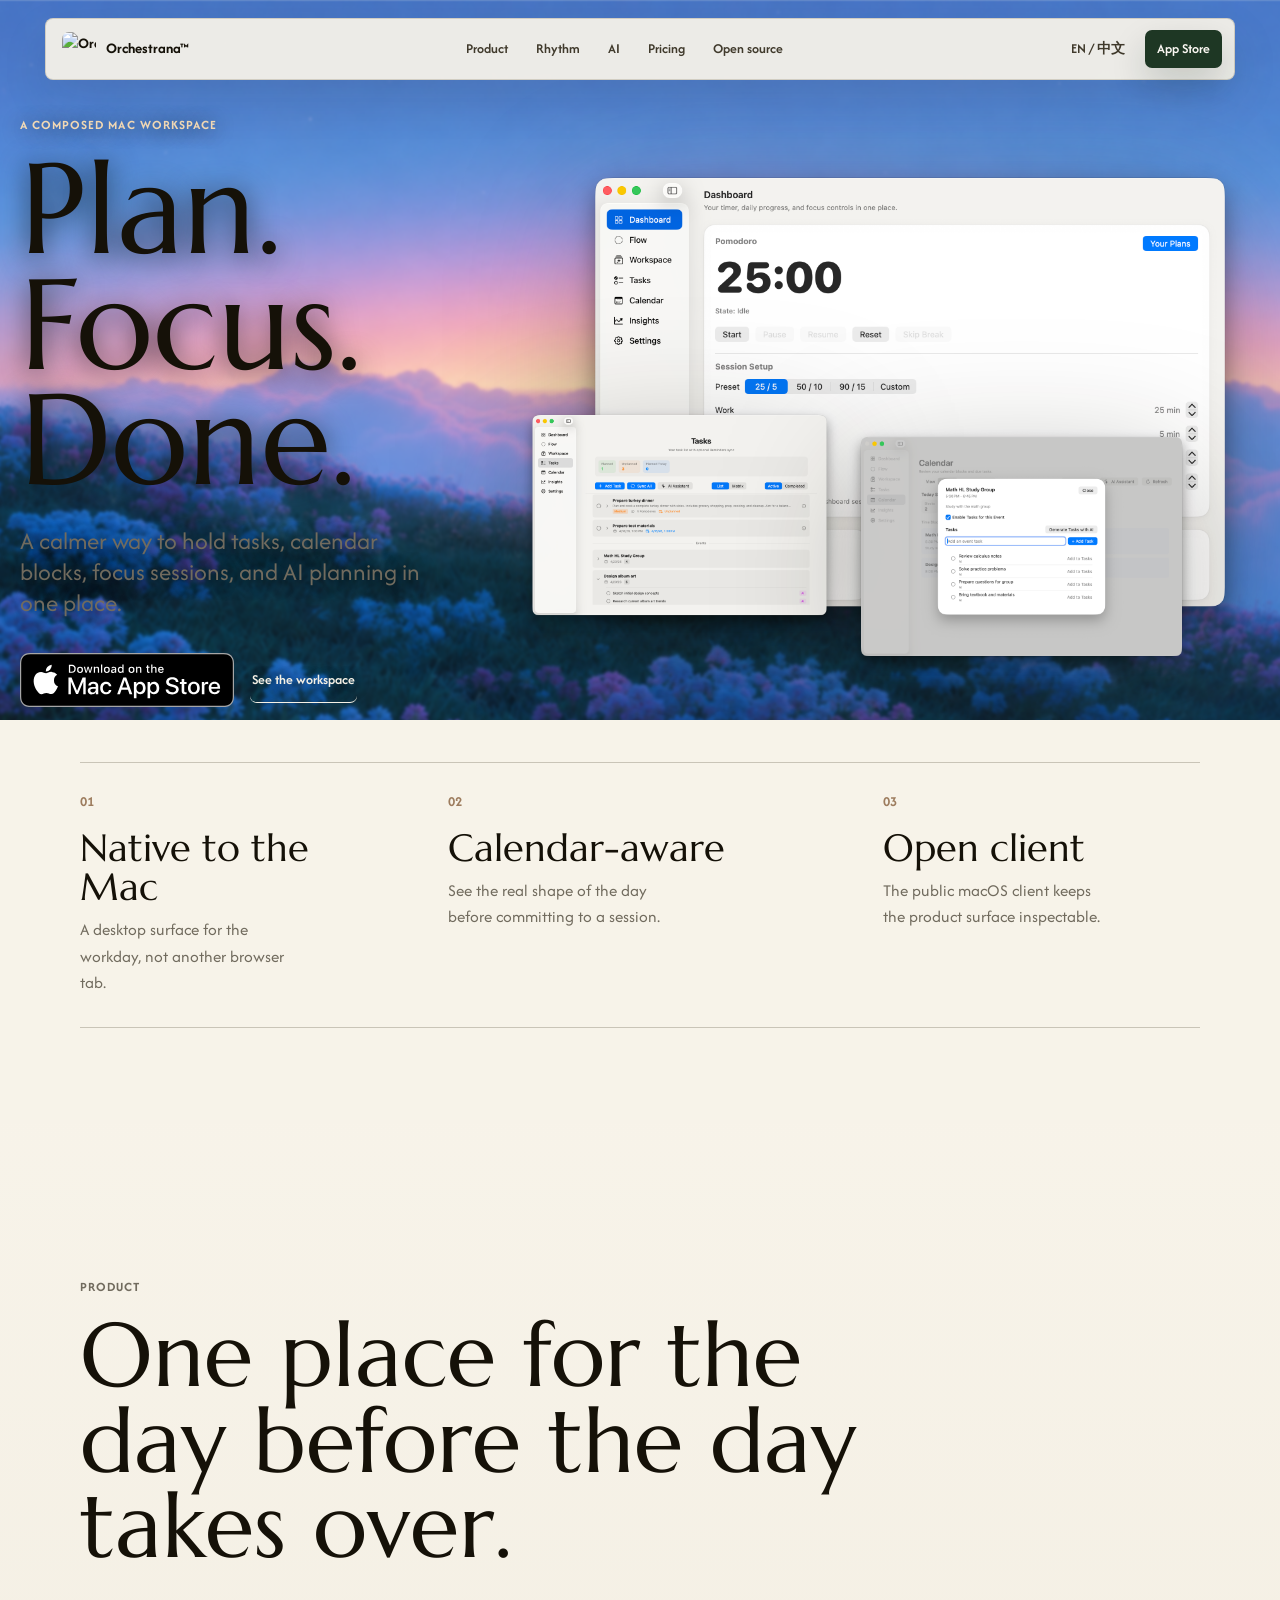
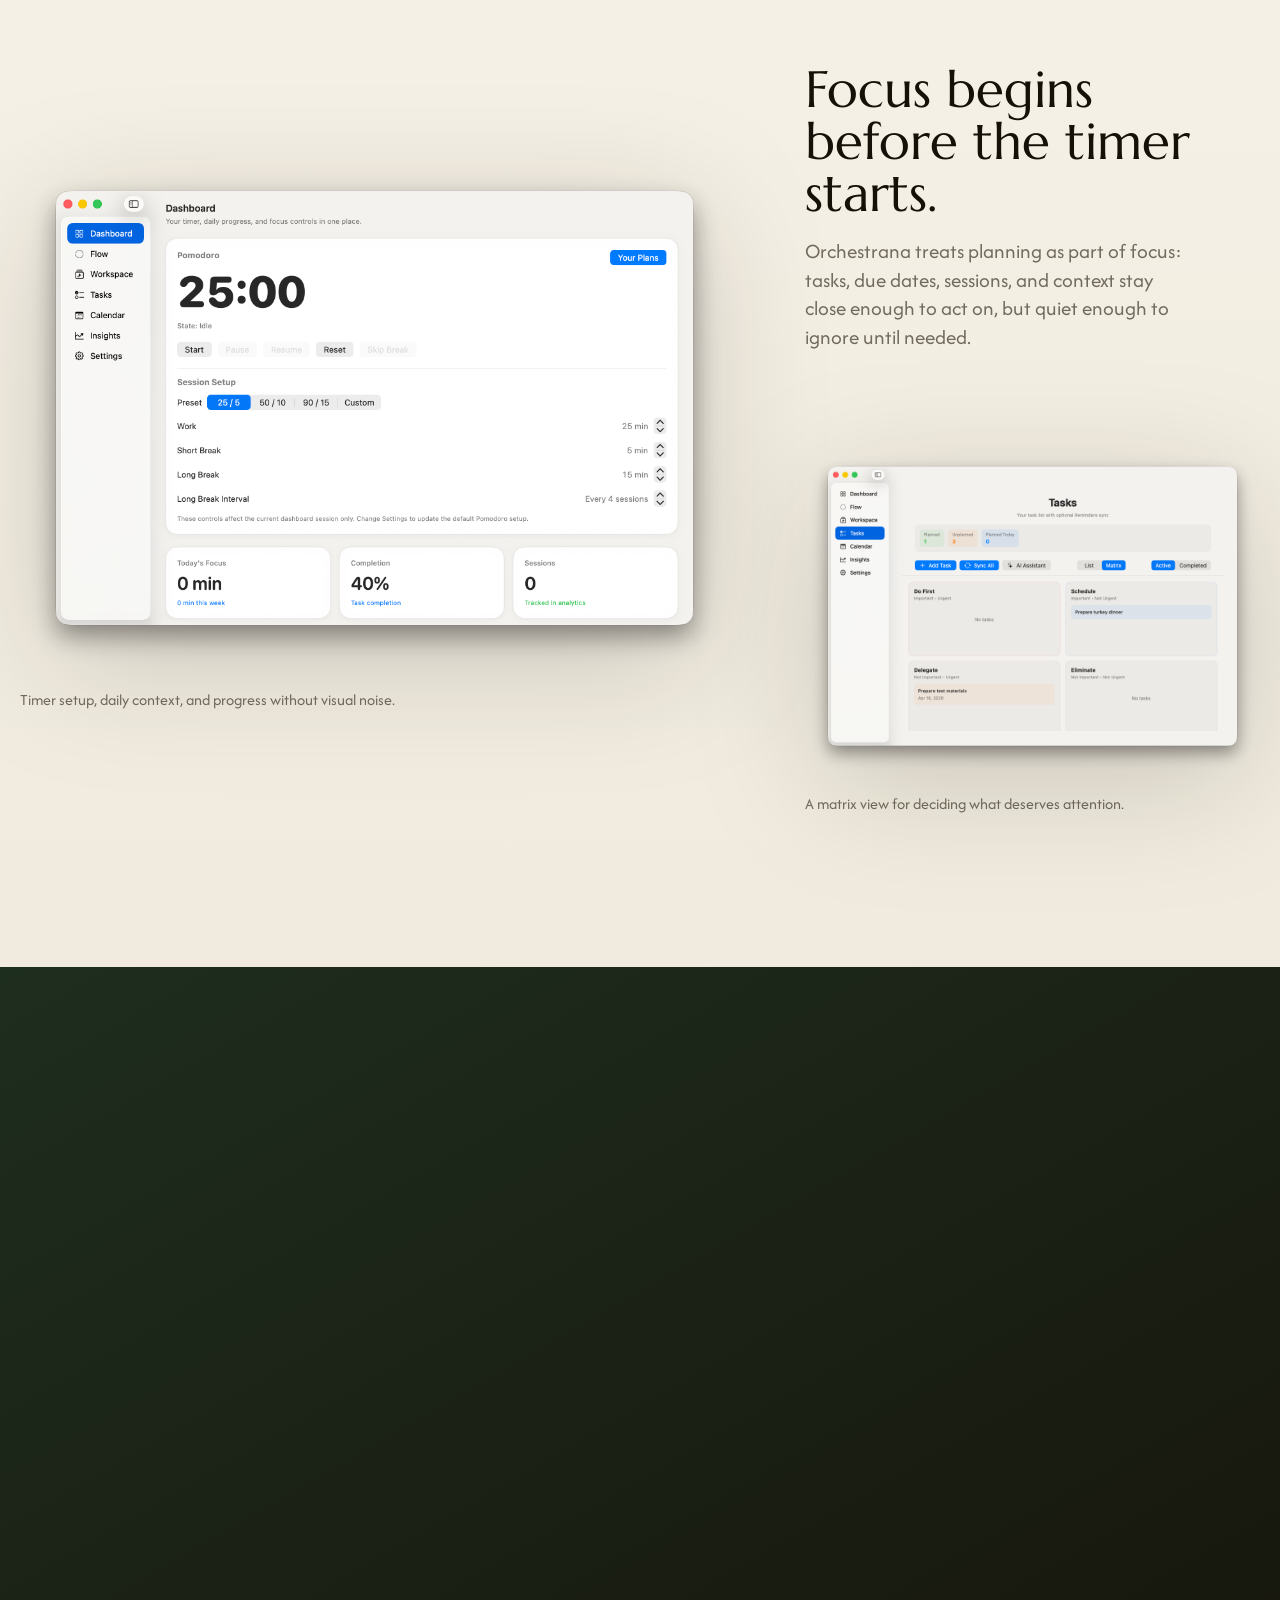
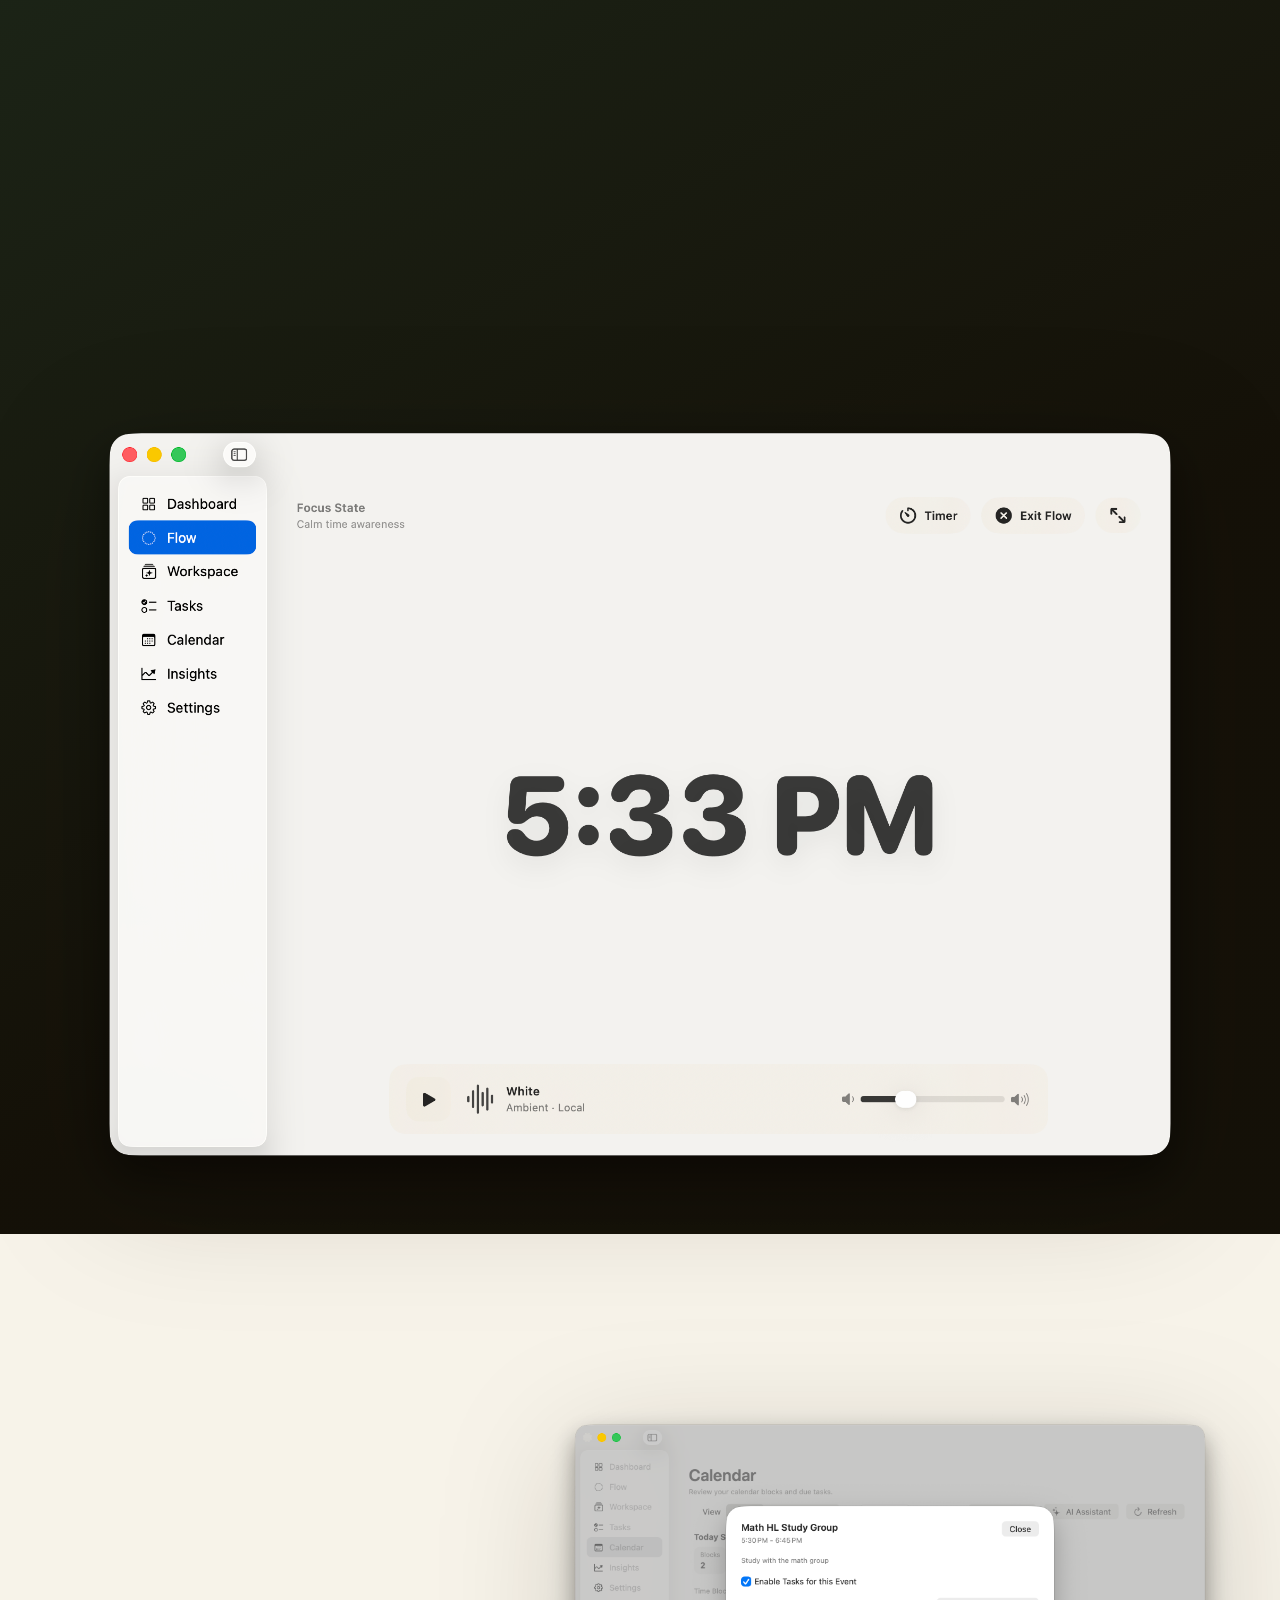
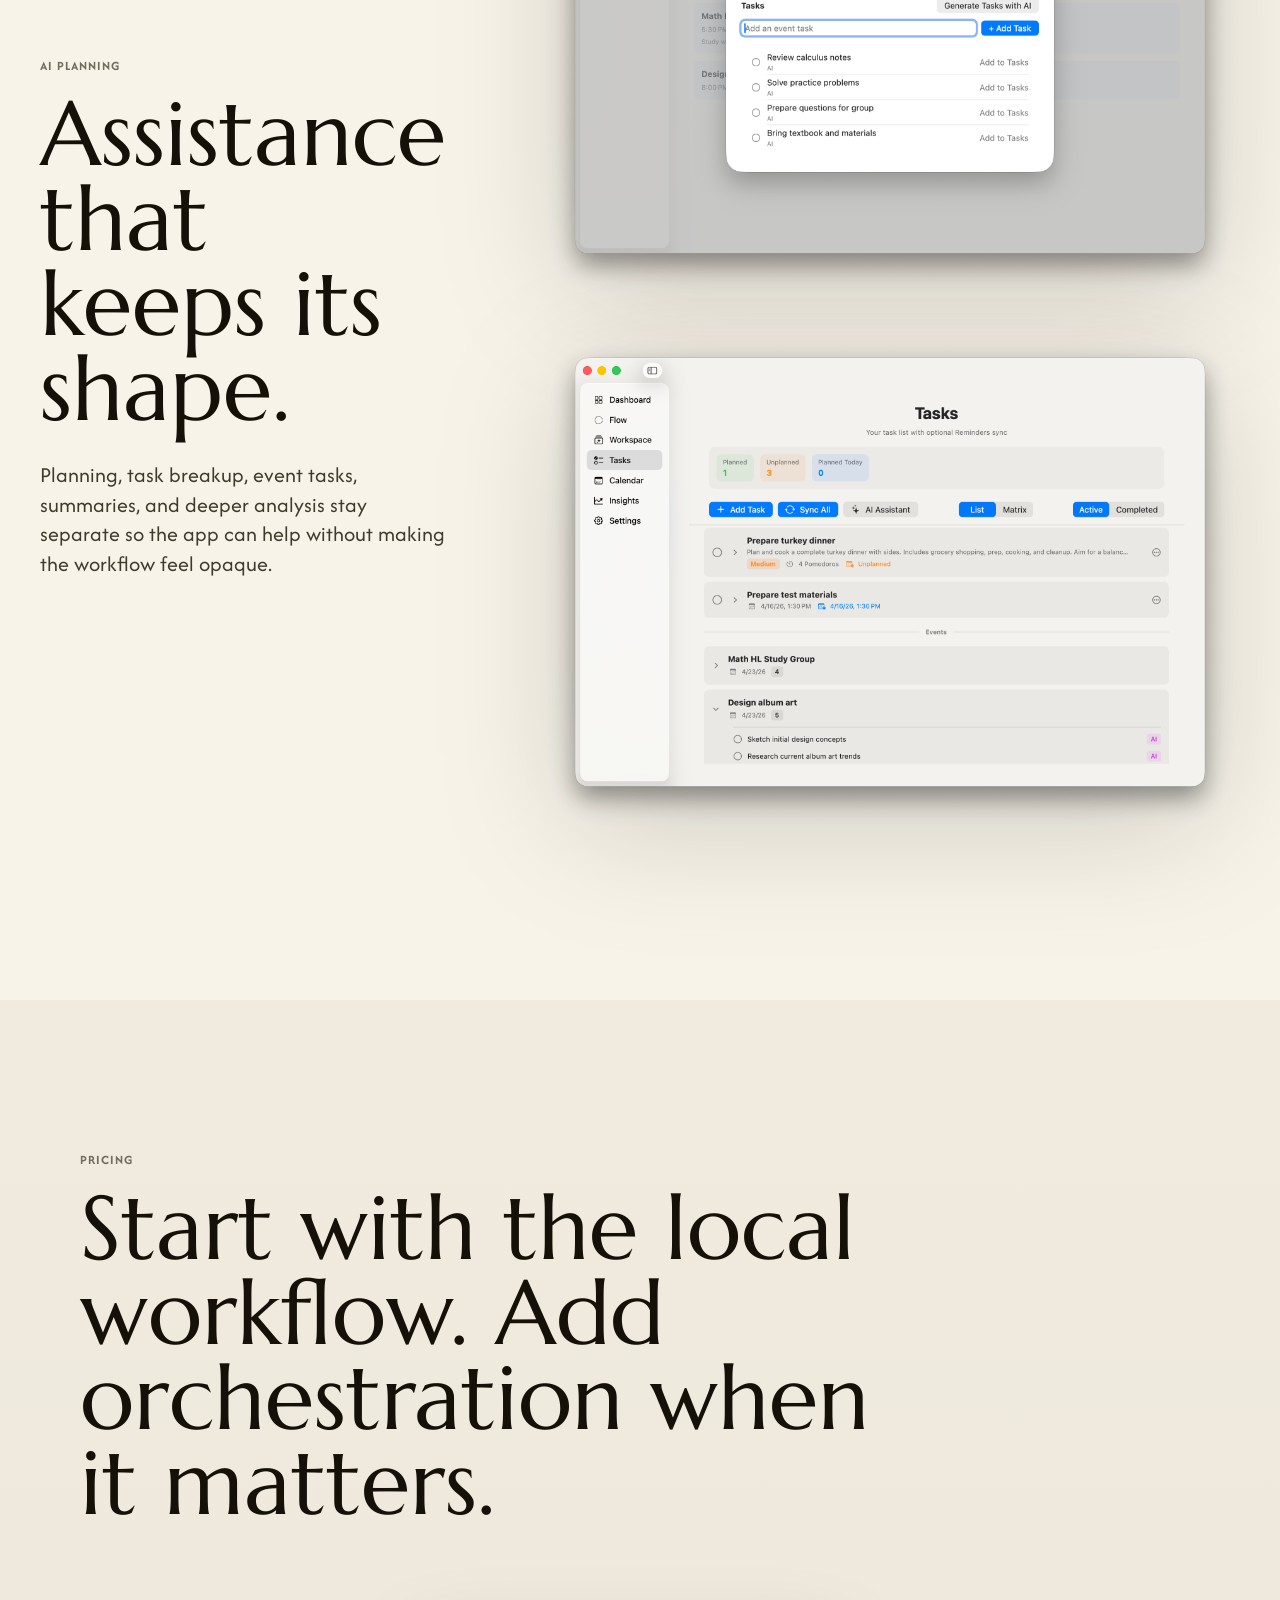
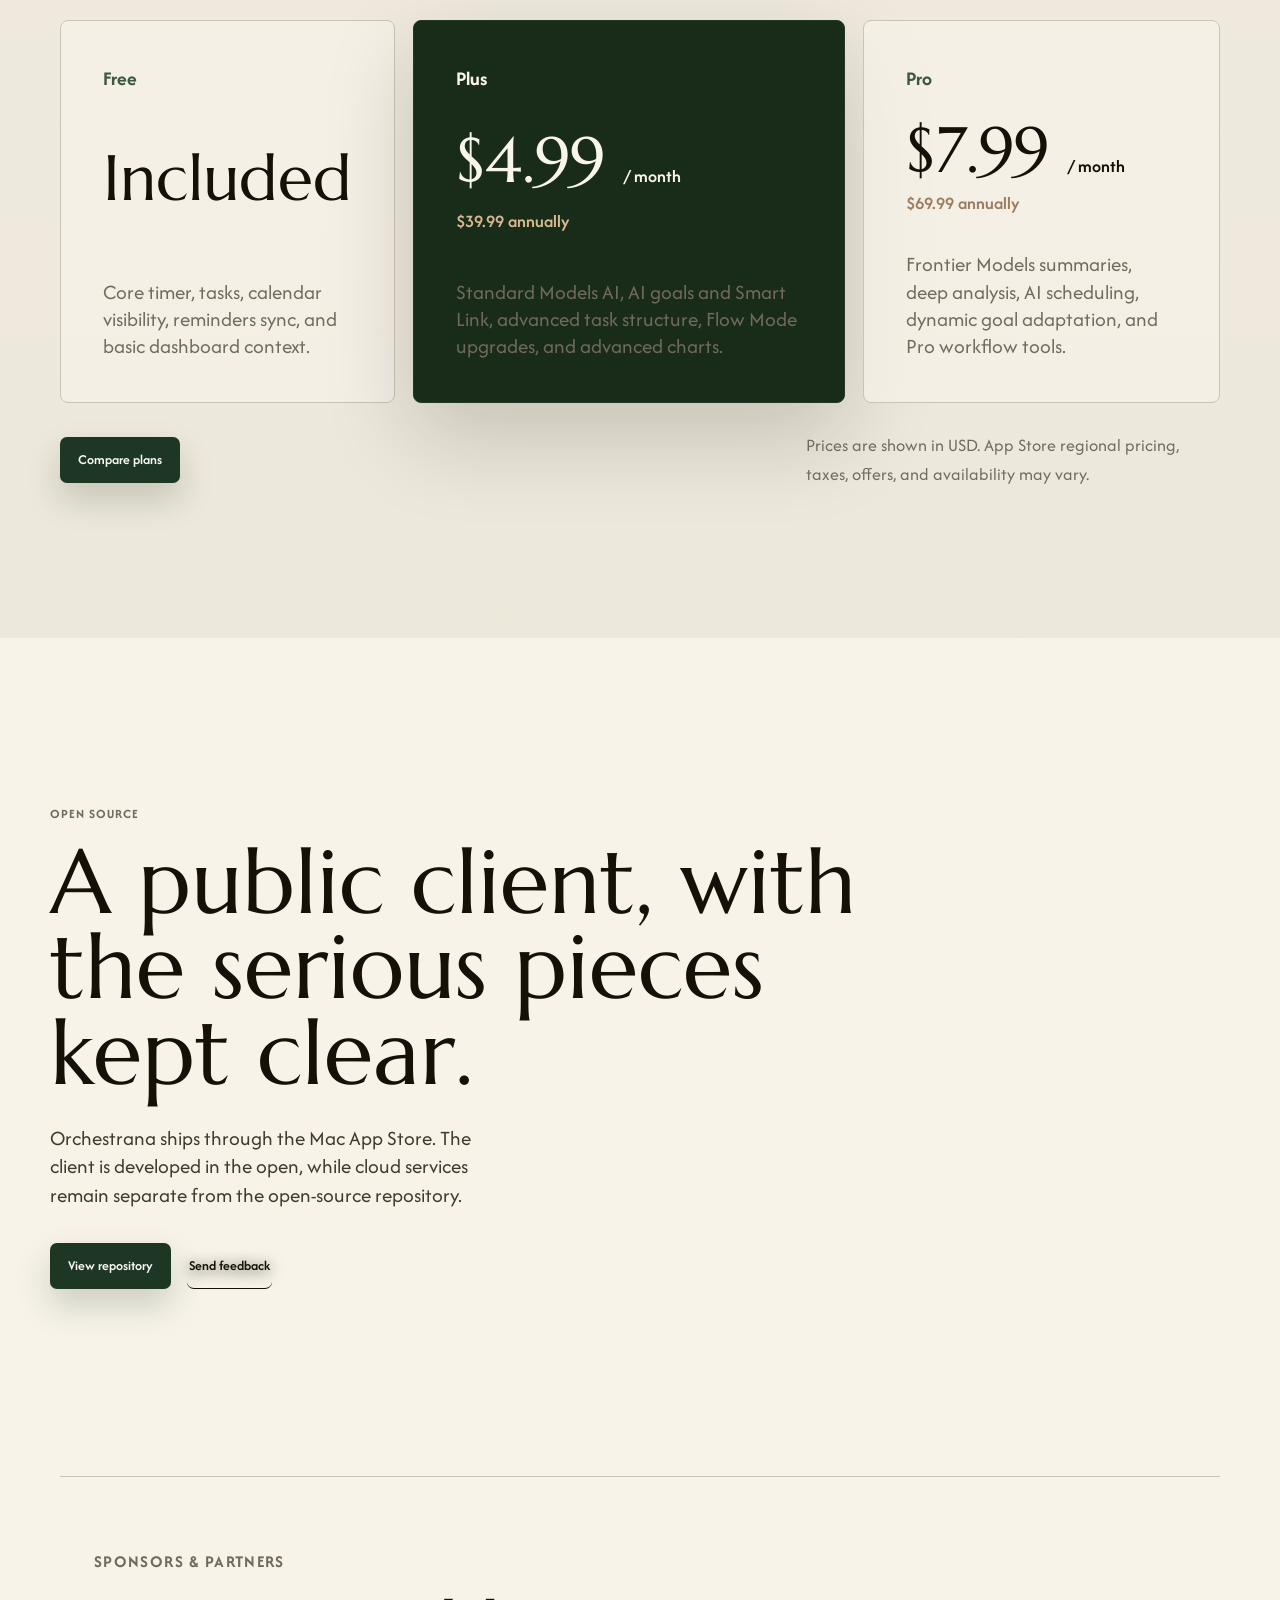
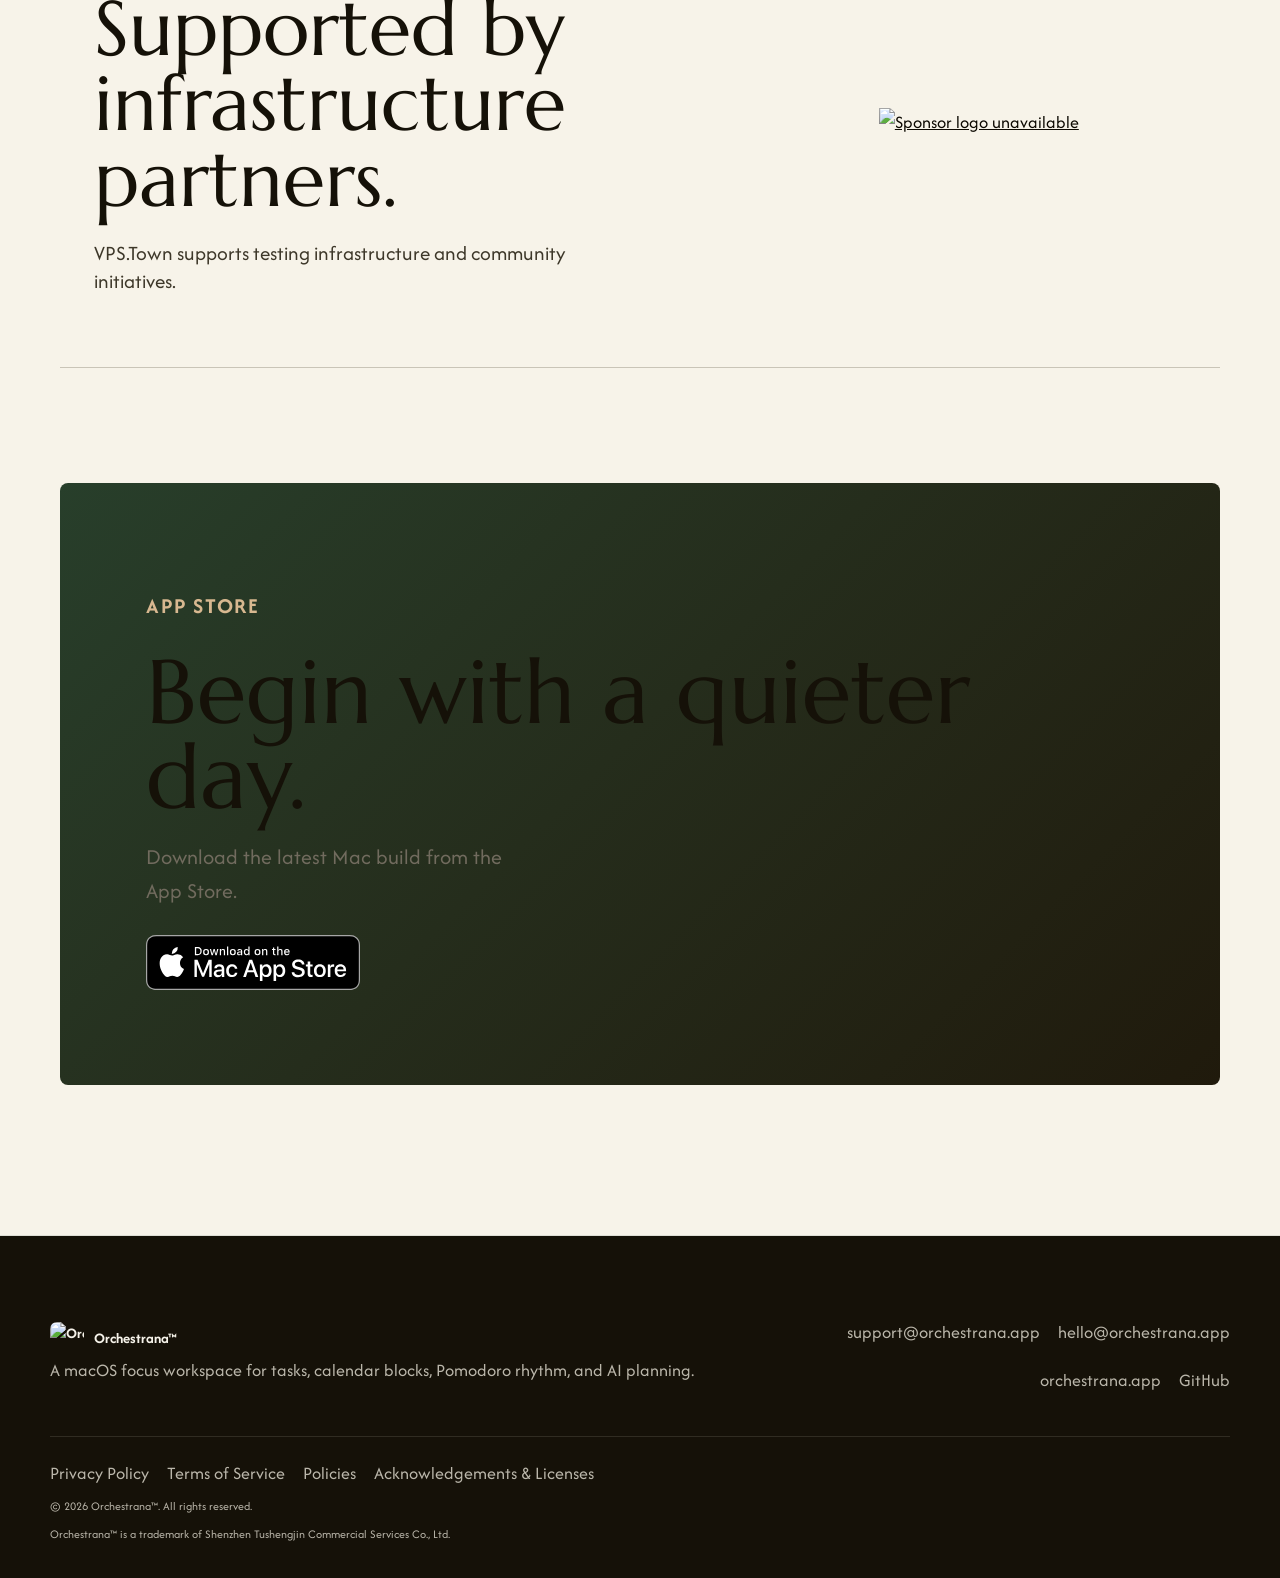
==== commit 383b7eff: "feat: update website layout" ====
--- a/website/index.html
+++ b/website/index.html
@@ -1,527 +1,250 @@
-<meta name="description" content="Orchestrana - a productivity and focus timer app now available on the App Store.">
-<meta name="robots" content="index, follow">
-<meta name="keywords" content="Orchestrana, focus, productivity, timer, App Store, macOS">
-
-<!-- Open Graph (Facebook / LinkedIn) -->
-<meta property="og:title" content="Orchestrana – Focus Workflow Timer App">
-<meta property="og:description" content="Orchestrana is now available on the App Store.">
-<meta property="og:url" content="https://orchestrana.app/">
-<meta property="og:image" content="https://orchestrana.app/screenshots/preview.png">
-<meta property="og:type" content="website">
-
-<!-- Twitter Card -->
-<meta name="twitter:card" content="summary_large_image">
-<meta name="twitter:title" content="Orchestrana – Focus Workflow Timer App">
-<meta name="twitter:description" content="Orchestrana is now available on the App Store.">
-<meta name="twitter:image" content="https://orchestrana.app/screenshots/preview.png">
-
 <!DOCTYPE html>
 <html lang="en">
 <head>
   <meta charset="UTF-8" />
   <meta name="viewport" content="width=device-width, initial-scale=1.0" />
-  <title>Orchestrana™ · macOS Focus App</title>
+  <title>Orchestrana&trade; · Plan. Focus. Done.</title>
+  <meta name="description" content="Orchestrana is a calm macOS workspace for Pomodoro sessions, tasks, calendar planning, and AI-assisted focus." />
+  <meta name="robots" content="index, follow" />
+  <meta name="keywords" content="Orchestrana, macOS, focus, Pomodoro, tasks, calendar, AI planning, productivity" />
+
+  <meta property="og:title" content="Orchestrana - Plan. Focus. Done." />
+  <meta property="og:description" content="A calm Mac workspace for sessions, tasks, calendar blocks, and AI planning." />
+  <meta property="og:url" content="https://orchestrana.app/" />
+  <meta property="og:image" content="https://orchestrana.app/screenshots/Dashboard%20light.png" />
+  <meta property="og:type" content="website" />
+
+  <meta name="twitter:card" content="summary_large_image" />
+  <meta name="twitter:title" content="Orchestrana - Plan. Focus. Done." />
+  <meta name="twitter:description" content="A calm Mac workspace for sessions, tasks, calendar blocks, and AI planning." />
+  <meta name="twitter:image" content="https://orchestrana.app/screenshots/Dashboard%20light.png" />
+
   <link rel="icon" type="image/png" href="screenshots/Orchestrana%20icon%201.png" />
-  <link rel="preconnect" href="https://fonts.googleapis.com">
-  <link rel="preconnect" href="https://fonts.gstatic.com" crossorigin>
-  <link href="https://fonts.googleapis.com/css2?family=Inter:wght@400;500;600;700&display=swap" rel="stylesheet">
+  <link rel="preconnect" href="https://fonts.googleapis.com" />
+  <link rel="preconnect" href="https://fonts.gstatic.com" crossorigin />
+  <link href="https://fonts.googleapis.com/css2?family=Afacad:wght@400;500;600;700&amp;family=Marcellus&amp;display=swap" rel="stylesheet" />
   <link rel="stylesheet" href="style.css" />
 </head>
-<body>
-  <header class="topbar glass">
-    <div class="logo">
-      <img class="logo-icon" src="screenshots/Orchestrana%20icon%201.png" alt="Orchestrana icon" />
-      <span data-en="Orchestrana™" data-zh="Orchestrana™">Orchestrana™</span>
+<body class="landing-redesign">
+  <header class="site-header landing-header">
+    <a class="brand" href="#overview" aria-label="Orchestrana home">
+      <img class="brand-icon" src="screenshots/Orchestrana%20icon%201.png" alt="Orchestrana icon" />
+      <span data-en="Orchestrana&trade;" data-zh="Orchestrana&trade;">Orchestrana&trade;</span>
+    </a>
+    <nav class="site-nav" aria-label="Primary navigation">
+      <a href="#product" data-en="Product" data-zh="产品">Product</a>
+      <a href="#rhythm" data-en="Rhythm" data-zh="节奏">Rhythm</a>
+      <a href="#ai" data-en="AI" data-zh="AI">AI</a>
+      <a href="#pricing" data-en="Pricing" data-zh="价格">Pricing</a>
+      <a href="#open-source" data-en="Open source" data-zh="开源">Open source</a>
+    </nav>
+    <div class="header-actions">
+      <button id="lang-toggle" class="language-toggle" aria-label="Switch language" data-en="EN / 中文" data-zh="中文 / EN">EN / 中文</button>
+      <a class="header-cta" href="https://apps.apple.com/app/orchestrana/id6758972580" target="_blank" rel="noreferrer" data-en="App Store" data-zh="App Store">App Store</a>
     </div>
-    <nav class="nav-links">
-      <a href="#overview" data-en="Overview" data-zh="概览">Overview</a>
-      <a href="#features" data-en="Features" data-zh="功能">Features</a>
-      <a href="#screenshots" data-en="Focus Cycle" data-zh="专注循环">Focus Cycle</a>
-      <a href="comparison.html" data-en="Comparison" data-zh="对比">Comparison</a>
-      <a href="#docs" data-en="Docs" data-zh="文档">Docs</a>
-      <a href="#download" data-en="App Store" data-zh="App Store">App Store</a>
-      <a href="https://github.com/T-1234567890/orchestrana-app" target="_blank" rel="noreferrer" data-en="GitHub" data-zh="GitHub">GitHub</a>
-      <button id="lang-toggle" aria-label="Switch language" data-en="EN / 中文" data-zh="中文 / EN">EN / 中文</button>
-    </nav>
   </header>
 
   <main>
-    <section class="hero" id="overview">
-      <div class="hero-text fade-on-load">
-        <p class="eyebrow" data-en="Orchestrana" data-zh="Orchestrana">Orchestrana</p>
-        <h1 class="switchable-head" data-en="A calm open-source focus app for macOS" data-zh="一个为 macOS 设计的开源专注应用">A calm open-source focus app for macOS</h1>
-        <p class="lede switchable" data-en="Orchestrana is a lightweight focus tool designed for people who want to work without distraction. It combines a clean timer, gentle focus flow sessions, and task awareness in a quiet interface.<br><br>Open-source core, thoughtfully evolving." data-zh="Orchestrana 是一个轻量级专注工具，为希望减少干扰、安静工作的用户设计。它结合了计时器、专注节奏模式和任务管理，界面简洁，不打扰你的工作。<br><br>核心开源，持续演进。">Orchestrana is a lightweight focus tool designed for people who want to work without distraction. It combines a clean timer, gentle focus flow sessions, and task awareness in a quiet interface.<br><br>Open-source core, thoughtfully evolving.</p>
-        <p class="micro-hint" data-en="Try pressing the tomato" data-zh="试着点一下番茄">Try pressing the tomato</p>
-        <div class="cta-row">
-          <a class="app-store-badge" href="https://apps.apple.com/app/orchestrana/id6758972580" target="_blank" rel="noreferrer" aria-label="Download on the Mac App Store">
-            <img src="screenshots/Download_on_the_Mac_App_Store_Badge_US-UK_RGB_blk_092917.svg" alt="Download on the Mac App Store">
-          </a>
-          <a class="ghost-btn hero-github-btn" href="https://github.com/T-1234567890/orchestrana-app" target="_blank" rel="noreferrer">
-            <svg class="github-mark" viewBox="0 0 24 24" aria-hidden="true" focusable="false">
-              <path d="M12 .5C5.65.5.5 5.65.5 12c0 5.09 3.29 9.4 7.86 10.93.58.11.79-.25.79-.56v-2.16c-3.2.7-3.87-1.36-3.87-1.36-.52-1.33-1.28-1.69-1.28-1.69-1.04-.71.08-.7.08-.7 1.15.08 1.76 1.18 1.76 1.18 1.03 1.75 2.69 1.25 3.34.95.1-.74.4-1.25.73-1.54-2.55-.29-5.23-1.28-5.23-5.68 0-1.25.45-2.28 1.18-3.08-.12-.29-.51-1.46.11-3.04 0 0 .96-.31 3.16 1.18.92-.25 1.9-.38 2.87-.39.97.01 1.95.14 2.87.39 2.2-1.49 3.16-1.18 3.16-1.18.62 1.58.23 2.75.11 3.04.73.8 1.18 1.83 1.18 3.08 0 4.42-2.69 5.39-5.25 5.67.41.36.78 1.06.78 2.14v3.19c0 .31.21.68.79.56A11.51 11.51 0 0 0 23.5 12C23.5 5.65 18.35.5 12 .5Z" />
-            </svg>
-            <span data-en="View on GitHub" data-zh="在 GitHub 查看">View on GitHub</span>
-          </a>
-        </div>
-      </div>
-      <div class="hero-illustration hero-tomato fade-on-load" aria-hidden="true">
-        <svg viewBox="0 0 720 520" role="presentation">
-          <defs>
-            <path id="tomatoShape" d="M302 46c38 6 72 21 100 42 28 21 51 49 65 82 14 33 20 72 10 108-10 36-36 69-70 94-34 24-76 40-122 43-46 3-95-7-133-30-39-22-67-56-80-94-13-38-11-80 5-117 16-36 46-68 84-89 38-21 82-31 131-27 4 0 7 0 10 1z" />
-            <path id="leafShape" d="M287 66c-4-18-4-28 3-34 7-6 20-7 35-3 15 4 32 13 46 27-14-3-27-5-39-6-12-1-22 1-30 6-8 5-13 12-15 10z" />
-            <radialGradient id="tomatoSkin" cx="42%" cy="32%" r="68%">
-              <stop offset="0%" stop-color="#ffd8c7" />
-              <stop offset="45%" stop-color="#f17c69" />
-              <stop offset="100%" stop-color="#b23a32" />
-            </radialGradient>
-            <radialGradient id="tomatoDepth" cx="70%" cy="75%" r="70%">
-              <stop offset="0%" stop-color="rgba(122, 34, 30, 0)" />
-              <stop offset="45%" stop-color="rgba(122, 34, 30, 0.26)" />
-              <stop offset="100%" stop-color="rgba(74, 16, 12, 0.42)" />
-            </radialGradient>
-            <radialGradient id="tomatoBloom" cx="36%" cy="30%" r="38%">
-              <stop offset="0%" stop-color="rgba(255,255,255,0.82)" />
-              <stop offset="60%" stop-color="rgba(255,255,255,0.12)" />
-              <stop offset="100%" stop-color="rgba(255,255,255,0)" />
-            </radialGradient>
-            <radialGradient id="ambientGlow" cx="45%" cy="40%" r="75%">
-              <stop offset="0%" stop-color="rgba(255, 210, 194, 0.65)" />
-              <stop offset="100%" stop-color="rgba(218, 156, 144, 0)" />
-            </radialGradient>
-            <radialGradient id="leafSurface" cx="32%" cy="30%" r="78%">
-              <stop offset="0%" stop-color="#9bb88c" />
-              <stop offset="48%" stop-color="#6f8c61" />
-              <stop offset="100%" stop-color="#324832" />
-            </radialGradient>
-            <radialGradient id="leafBloom" cx="46%" cy="24%" r="52%">
-              <stop offset="0%" stop-color="rgba(255,255,255,0.54)" />
-              <stop offset="80%" stop-color="rgba(255,255,255,0)" />
-            </radialGradient>
-            <linearGradient id="unevenShade" x1="8%" y1="6%" x2="92%" y2="96%">
-              <stop offset="0%" stop-color="#ffffff" stop-opacity="0.06" />
-              <stop offset="28%" stop-color="#000000" stop-opacity="0.08" />
-              <stop offset="62%" stop-color="#ffffff" stop-opacity="0.03" />
-              <stop offset="100%" stop-color="#000000" stop-opacity="0.12" />
-            </linearGradient>
-            <radialGradient id="paperWash" cx="50%" cy="48%" r="82%">
-              <stop offset="0%" stop-color="#fbe8de" stop-opacity="0.28" />
-              <stop offset="55%" stop-color="#f3d4c6" stop-opacity="0.18" />
-              <stop offset="100%" stop-color="#e0b6a7" stop-opacity="0" />
-            </radialGradient>
-            <filter id="softBlur" x="-30%" y="-30%" width="160%" height="160%">
-              <feGaussianBlur stdDeviation="26" />
-            </filter>
-            <filter id="sheenBlur" x="-40%" y="-40%" width="180%" height="180%">
-              <feGaussianBlur stdDeviation="18" />
-            </filter>
-            <filter id="grainTexture" x="-40%" y="-40%" width="180%" height="180%" color-interpolation-filters="sRGB">
-              <feTurbulence type="fractalNoise" baseFrequency="0.85" numOctaves="2" seed="12" result="noise" />
-              <feColorMatrix in="noise" type="saturate" values="0" result="mono" />
-              <feColorMatrix in="mono" type="matrix" values="1 0 0 0 0  0 1 0 0 0  0 0 1 0 0  0 0 0 0.16 0" result="grain" />
-              <feGaussianBlur in="grain" stdDeviation="0.35" />
-            </filter>
-            <filter id="paperFibers" x="-30%" y="-30%" width="160%" height="160%" color-interpolation-filters="sRGB">
-              <feTurbulence type="fractalNoise" baseFrequency="0.22" numOctaves="3" seed="4" result="fibers" />
-              <feColorMatrix in="fibers" type="matrix" values="1 0 0 0 0  0 1 0 0 0  0 0 1 0 0  0 0 0 0.10 0" />
-              <feGaussianBlur stdDeviation="5" />
-            </filter>
-            <mask id="tomatoMask">
-              <use href="#tomatoShape" fill="white" />
-            </mask>
-            <mask id="leafMask">
-              <use href="#leafShape" fill="white" />
-            </mask>
-          </defs>
-          <g transform="translate(60 40)">
-            <circle cx="320" cy="250" r="190" fill="url(#ambientGlow)" filter="url(#softBlur)" opacity="0.7" />
-            <use href="#tomatoShape" fill="url(#tomatoSkin)" />
-            <use href="#tomatoShape" fill="url(#tomatoDepth)" />
-            <g mask="url(#tomatoMask)">
-              <ellipse cx="290" cy="210" rx="140" ry="110" fill="url(#tomatoBloom)" filter="url(#sheenBlur)" />
-              <ellipse cx="380" cy="340" rx="160" ry="120" fill="rgba(80,19,12,0.28)" filter="url(#softBlur)" />
-              <rect x="60" y="30" width="500" height="440" fill="url(#unevenShade)" />
-              <rect x="40" y="10" width="540" height="470" fill="url(#paperWash)" />
-              <rect x="30" y="0" width="560" height="500" filter="url(#grainTexture)" />
-              <rect x="20" y="-10" width="580" height="520" filter="url(#paperFibers)" />
-            </g>
-            <g transform="translate(-6 -6)">
-              <use href="#leafShape" fill="url(#leafSurface)" />
-              <g mask="url(#leafMask)">
-                <ellipse cx="312" cy="62" rx="42" ry="26" fill="url(#leafBloom)" filter="url(#sheenBlur)" />
-              </g>
-            </g>
-          </g>
-        </svg>
-      </div>
-    </section>
-
-    <div class="top-download-badge">
-      <a class="product-hunt-badge" href="https://www.producthunt.com/products/orchestrana?embed=true&amp;utm_source=badge-featured&amp;utm_medium=badge&amp;utm_campaign=badge-orchestrana" target="_blank" rel="noopener noreferrer">
-        <img alt="Orchestrana™ - Not just a timer — a system for focus and thinking | Product Hunt" width="250" height="54" src="https://api.producthunt.com/widgets/embed-image/v1/featured.svg?post_id=1137252&amp;theme=light&amp;t=1778245895075">
-      </a>
-    </div>
-
-    <section class="waitlist" id="waitlist">
-      <div class="waitlist-inner glass reveal">
-        <p class="eyebrow" data-en="Available now" data-zh="现已可用">Available now</p>
-        <div class="waitlist-title-stack">
-          <h2 data-en="Now available on the App Store" data-zh="现已登陆 App Store">Now available on the App Store</h2>
-        </div>
-        <p class="muted" data-en="Download Orchestrana directly from the Mac App Store." data-zh="直接从 Mac App Store 下载 Orchestrana。">Download Orchestrana directly from the Mac App Store.</p>
-        <div class="cta-row center">
-          <a class="app-store-badge" href="https://apps.apple.com/app/orchestrana/id6758972580" target="_blank" rel="noreferrer" aria-label="Download on the Mac App Store">
-            <img src="screenshots/Download_on_the_Mac_App_Store_Badge_US-UK_RGB_blk_092917.svg" alt="Download on the Mac App Store">
-          </a>
-        </div>
-        <p class="waitlist-note" data-en="Latest builds are distributed through Apple's store." data-zh="最新版本通过 Apple 商店分发。">Latest builds are distributed through Apple's store.</p>
-      </div>
-    </section>
-
-    <section class="features" id="features">
-      <div class="section-head reveal">
-        <p class="eyebrow" data-en="Features" data-zh="功能">Features</p>
-        <h2 data-en="Built for quiet productivity" data-zh="为安静的生产力而生">Built for quiet productivity</h2>
-      </div>
-      <div class="feature-grid">
-        <article class="feature-card glass reveal">
-          <div class="icon icon-circle" aria-hidden="true">◯</div>
-          <h3 data-en="Focus Flow Mode" data-zh="专注节奏模式">Focus Flow Mode</h3>
-          <p data-en="Adaptive focus sessions tuned to energy and rhythm." data-zh="根据节奏自动调整专注时间。">Adaptive focus sessions tuned to energy and rhythm.</p>
-        </article>
-        <article class="feature-card glass reveal">
-          <div class="icon icon-clock" aria-hidden="true">∷</div>
-          <h3 data-en="Focus Timer" data-zh="专注计时器">Focus Timer</h3>
-          <p data-en="Classic pacing with calm visual design." data-zh="经典计时方式，安静不打扰。">Classic pacing with calm visual design.</p>
-        </article>
-        <article class="feature-card glass reveal">
-          <div class="icon icon-square" aria-hidden="true">▢</div>
-          <h3 data-en="Calendar & Tasks" data-zh="日历与任务">Calendar & Tasks</h3>
-          <p data-en="See your schedule without distraction." data-zh="无需切换应用即可查看安排。">See your schedule without distraction.</p>
-        </article>
-        <article class="feature-card glass reveal">
-          <div class="icon icon-wave" aria-hidden="true">≈</div>
-          <h3 data-en="Ambient Audio" data-zh="环境音频">Ambient Audio</h3>
-          <p data-en="Soft soundscapes for deep work." data-zh="适合深度工作的声音环境。">Soft soundscapes for deep work.</p>
-        </article>
-      </div>
-    </section>
-
-    <section class="rhythm" id="screenshots">
-      <div class="section-head reveal">
-        <p class="eyebrow" data-en="Focus Cycle" data-zh="专注循环">Focus Cycle</p>
-        <h2 data-en="Designed for the way you focus" data-zh="为你的专注方式而设计">Designed for the way you focus</h2>
-      </div>
-      <div class="rhythm-card glass reveal breathe">
-        <div class="cycle-inner">
-          <div class="rhythm-graphic" aria-hidden="true">
-            <div class="rhythm-loop">
-              <div class="state-text">
-                <span class="state state-working" data-en="Working" data-zh="专注">Working</span>
-                <span class="state state-break" data-en="Break" data-zh="休息">Break</span>
-              </div>
-              <div class="rhythm-core"></div>
-            </div>
+    <section class="atelier-hero" id="overview">
+      <video class="atelier-video" autoplay muted loop playsinline poster="screenshots/29e68f1e-626c-4a15-9115-3b583d77a15f.png" aria-hidden="true">
+        <source src="screenshots/output_fixed.mp4" type="video/mp4" />
+      </video>
+
+      <div class="atelier-hero-inner">
+        <div class="atelier-copy fade-on-load">
+          <p class="atelier-label" data-en="A composed Mac workspace" data-zh="克制的 Mac 工作区">A composed Mac workspace</p>
+          <h1 data-en="Plan. Focus. Done." data-zh="计划。专注。完成。">Plan. Focus. Done.</h1>
+          <p class="atelier-subtitle" data-en="A calmer way to hold tasks, calendar blocks, focus sessions, and AI planning in one place." data-zh="用更安静的方式，把任务、日历时间块、专注记录与 AI 规划放在一处。">A calmer way to hold tasks, calendar blocks, focus sessions, and AI planning in one place.</p>
+          <div class="atelier-actions">
+            <a class="app-store-badge" href="https://apps.apple.com/app/orchestrana/id6758972580" target="_blank" rel="noreferrer" aria-label="Download on the Mac App Store">
+              <img src="screenshots/Download_on_the_Mac_App_Store_Badge_US-UK_RGB_blk_092917.svg" alt="Download on the Mac App Store" />
+            </a>
+            <a class="atelier-link" href="#product" data-en="See the workspace" data-zh="查看工作区">See the workspace</a>
           </div>
-          <div class="rhythm-copy">
-            <p class="muted" data-en="Work in gentle cycles." data-zh="在柔和的节奏中工作。">Work in gentle cycles.</p>
-            <h3 data-en="Focus, pause, return." data-zh="专注，暂停，再继续。">Focus, pause, return.</h3>
-            <p class="muted" data-en="A quiet rhythm designed for deep attention." data-zh="为深度注意力而设计的安静循环。">A quiet rhythm designed for deep attention.</p>
-          </div>
-        </div>
-      </div>
-    </section>
-
-    <section class="visual-compare" id="visual-compare">
-      <div class="section-head reveal">
-        <p class="eyebrow" data-en="Philosophy" data-zh="理念">Philosophy</p>
-        <h2 data-en="A different approach to focus" data-zh="一种不同的专注方式">A different approach to focus</h2>
-      </div>
-      <div class="compare-wrapper reveal">
-        <table class="compare-table">
-          <thead>
-            <tr>
-              <th data-en="Traditional focus/task apps" data-zh="传统专注 / 任务应用">Traditional focus/task apps</th>
-              <th data-en="Orchestrana" data-zh="Orchestrana">Orchestrana</th>
-            </tr>
-          </thead>
-          <tbody>
-            <tr>
-              <td data-en="Loud alerts" data-zh="响亮提醒">Loud alerts</td>
-              <td data-en="Quiet rhythm" data-zh="安静节律">Quiet rhythm</td>
-            </tr>
-            <tr>
-              <td data-en="Pressure tracking" data-zh="压力记录">Pressure tracking</td>
-              <td data-en="Gentle cycles" data-zh="温和循环">Gentle cycles</td>
-            </tr>
-            <tr>
-              <td data-en="Productivity guilt" data-zh="效率焦虑">Productivity guilt</td>
-              <td data-en="Calm attention" data-zh="平静专注">Calm attention</td>
-            </tr>
-            <tr>
-              <td data-en="Gamified stress" data-zh="游戏化压力">Gamified stress</td>
-              <td data-en="No pressure design" data-zh="无压力设计">No pressure design</td>
-            </tr>
-            <tr>
-              <td data-en="No intelligent assistance" data-zh="无智能辅助">No intelligent assistance</td>
-              <td data-en="AI focus assistant" data-zh="AI 专注助手">AI focus assistant</td>
-            </tr>
-            <tr>
-              <td data-en="Manual planning only" data-zh="仅手动规划">Manual planning only</td>
-              <td data-en="AI session suggestions" data-zh="AI 专注建议">AI session suggestions</td>
-            </tr>
-          </tbody>
-        </table>
-      </div>
-      <div class="docs-cta">
-        <a class="primary-btn" href="comparison.html" data-en="View full plan comparison →" data-zh="查看完整套餐对比 →">View full plan comparison →</a>
-      </div>
-    </section>
-
-    <section class="pricing-overview" id="pricing">
-      <div class="section-head reveal">
-        <p class="eyebrow" data-en="Pricing" data-zh="价格">Pricing</p>
-        <h2 data-en="Start free. Upgrade when you need more orchestration." data-zh="免费开始。在需要更多编排能力时升级。">Start free. Upgrade when you need more orchestration.</h2>
-        <p class="muted" data-en="Free keeps the local focus workflow useful. Plus and Pro unlock hosted AI, advanced planning, and deeper analysis." data-zh="Free 保持本地专注流程可用。Plus 与 Pro 解锁托管 AI、高级规划与更深度分析。">Free keeps the local focus workflow useful. Plus and Pro unlock hosted AI, advanced planning, and deeper analysis.</p>
-      </div>
-
-      <div class="pricing-preview-grid">
-        <article class="pricing-preview-card glass reveal">
-          <h3 data-en="Free" data-zh="Free">Free</h3>
-          <p class="pricing-preview-price" data-en="Included" data-zh="已包含">Included</p>
+        </div>
+
+        <div class="atelier-screens fade-on-load" aria-label="Orchestrana product screenshots">
+          <img class="atelier-shot atelier-shot-large" src="screenshots/Dashboard%20light.png" alt="Orchestrana dashboard showing timer controls and daily focus cards" />
+          <img class="atelier-shot atelier-shot-a" src="screenshots/Screenshot%202026-04-23%20at%205.50.01%E2%80%AFPM.png" alt="Orchestrana task list" />
+          <img class="atelier-shot atelier-shot-b" src="screenshots/Screenshot%202026-04-23%20at%205.49.18%E2%80%AFPM.png" alt="Orchestrana AI event task generation" />
+        </div>
+      </div>
+    </section>
+
+    <section class="quiet-proof" aria-label="Product highlights">
+      <div class="quiet-proof-inner">
+        <article class="reveal">
+          <span data-en="01" data-zh="01">01</span>
+          <strong data-en="Native to the Mac" data-zh="Mac 原生">Native to the Mac</strong>
+          <p data-en="A desktop surface for the workday, not another browser tab." data-zh="面向工作日的桌面界面，而不是另一个浏览器标签。">A desktop surface for the workday, not another browser tab.</p>
+        </article>
+        <article class="reveal">
+          <span data-en="02" data-zh="02">02</span>
+          <strong data-en="Calendar-aware" data-zh="理解日历">Calendar-aware</strong>
+          <p data-en="See the real shape of the day before committing to a session." data-zh="先看清一天的真实结构，再决定专注安排。">See the real shape of the day before committing to a session.</p>
+        </article>
+        <article class="reveal">
+          <span data-en="03" data-zh="03">03</span>
+          <strong data-en="Open client" data-zh="开放客户端">Open client</strong>
+          <p data-en="The public macOS client keeps the product surface inspectable." data-zh="公开的 macOS 客户端让产品界面可检查。">The public macOS client keeps the product surface inspectable.</p>
+        </article>
+      </div>
+    </section>
+
+    <section class="editorial-section product-editorial" id="product">
+      <div class="editorial-heading reveal">
+        <p class="atelier-label" data-en="Product" data-zh="产品">Product</p>
+        <h2 data-en="One place for the day before the day takes over." data-zh="在一天开始占据你之前，先把它放在一处。">One place for the day before the day takes over.</h2>
+      </div>
+      <div class="product-editorial-grid">
+        <figure class="editorial-figure editorial-figure-primary reveal">
+          <img src="screenshots/Dashboard%20light.png" alt="Orchestrana dashboard" />
+          <figcaption data-en="Timer setup, daily context, and progress without visual noise." data-zh="计时设置、每日上下文与进度，保持视觉安静。">Timer setup, daily context, and progress without visual noise.</figcaption>
+        </figure>
+        <div class="editorial-copy reveal">
+          <h3 data-en="Focus begins before the timer starts." data-zh="专注在计时开始前就已经发生。">Focus begins before the timer starts.</h3>
+          <p data-en="Orchestrana treats planning as part of focus: tasks, due dates, sessions, and context stay close enough to act on, but quiet enough to ignore until needed." data-zh="Orchestrana 把计划视为专注的一部分：任务、截止日期、专注记录和上下文足够靠近，方便执行；又足够安静，不会打扰。">Orchestrana treats planning as part of focus: tasks, due dates, sessions, and context stay close enough to act on, but quiet enough to ignore until needed.</p>
+        </div>
+        <figure class="editorial-figure editorial-figure-secondary reveal">
+          <img src="screenshots/Screenshot%202026-04-23%20at%205.55.40%E2%80%AFPM.png" alt="Orchestrana matrix view" />
+          <figcaption data-en="A matrix view for deciding what deserves attention." data-zh="用矩阵视图判断什么值得注意力。">A matrix view for deciding what deserves attention.</figcaption>
+        </figure>
+      </div>
+    </section>
+
+    <section class="rhythm-section" id="rhythm">
+      <div class="rhythm-inner">
+        <div class="rhythm-statement reveal">
+          <p class="atelier-label" data-en="Rhythm" data-zh="节奏">Rhythm</p>
+          <h2 data-en="A working rhythm, not a productivity performance." data-zh="一种工作节奏，而不是效率表演。">A working rhythm, not a productivity performance.</h2>
+        </div>
+        <div class="rhythm-rail">
+          <article class="rhythm-card reveal">
+            <span>01</span>
+            <h3 data-en="Collect" data-zh="收集">Collect</h3>
+            <p data-en="Bring tasks and reminders into a single calm list." data-zh="把任务与提醒事项放进一个安静列表。">Bring tasks and reminders into a single calm list.</p>
+          </article>
+          <article class="rhythm-card reveal">
+            <span>02</span>
+            <h3 data-en="Place" data-zh="安排">Place</h3>
+            <p data-en="Review calendar blocks before choosing what fits." data-zh="先查看日历时间块，再选择合适的工作。">Review calendar blocks before choosing what fits.</p>
+          </article>
+          <article class="rhythm-card reveal">
+            <span>03</span>
+            <h3 data-en="Enter" data-zh="进入">Enter</h3>
+            <p data-en="Start Flow Mode when the work is clear enough to begin." data-zh="当工作足够清楚时，进入 Flow Mode。">Start Flow Mode when the work is clear enough to begin.</p>
+          </article>
+        </div>
+        <figure class="rhythm-image reveal">
+          <img src="screenshots/Screenshot%202026-04-23%20at%205.34.01%E2%80%AFPM.png" alt="Orchestrana Flow Mode" />
+        </figure>
+      </div>
+    </section>
+
+    <section class="ai-editorial" id="ai">
+      <div class="ai-copy reveal">
+        <p class="atelier-label" data-en="AI planning" data-zh="AI 规划">AI planning</p>
+        <h2 data-en="Assistance that keeps its shape." data-zh="保持清晰边界的辅助。">Assistance that keeps its shape.</h2>
+        <p data-en="Planning, task breakup, event tasks, summaries, and deeper analysis stay separate so the app can help without making the workflow feel opaque." data-zh="规划、任务拆解、事件任务、总结与深度分析保持分离，让应用在帮助你时不让工作流变得不透明。">Planning, task breakup, event tasks, summaries, and deeper analysis stay separate so the app can help without making the workflow feel opaque.</p>
+      </div>
+      <div class="ai-images reveal">
+        <img class="ai-image-main" src="screenshots/Screenshot%202026-04-23%20at%205.49.18%E2%80%AFPM.png" alt="AI-generated tasks for a calendar event" />
+        <img class="ai-image-float" src="screenshots/Screenshot%202026-04-23%20at%205.50.01%E2%80%AFPM.png" alt="Orchestrana task list" />
+      </div>
+    </section>
+
+    <section class="pricing-atelier" id="pricing">
+      <div class="editorial-heading reveal">
+        <p class="atelier-label" data-en="Pricing" data-zh="价格">Pricing</p>
+        <h2 data-en="Start with the local workflow. Add orchestration when it matters." data-zh="从本地工作流开始。在需要时加入编排能力。">Start with the local workflow. Add orchestration when it matters.</h2>
+      </div>
+      <div class="pricing-atelier-grid">
+        <article class="pricing-atelier-card reveal">
+          <span data-en="Free" data-zh="Free">Free</span>
+          <strong data-en="Included" data-zh="已包含">Included</strong>
           <p data-en="Core timer, tasks, calendar visibility, reminders sync, and basic dashboard context." data-zh="核心计时器、任务、日历查看、提醒事项同步与基础仪表盘概览。">Core timer, tasks, calendar visibility, reminders sync, and basic dashboard context.</p>
         </article>
-        <article class="pricing-preview-card glass reveal is-featured">
-          <h3 data-en="Plus" data-zh="Plus">Plus</h3>
-          <p class="pricing-preview-price">$4.99 <span data-en="/ month" data-zh="/ 月">/ month</span></p>
-          <p class="pricing-preview-alt" data-en="$39.99 annually" data-zh="年付 $39.99">$39.99 annually</p>
-          <p data-en="Standard Models AI, advanced task structure, Flow Mode upgrades, and advanced charts." data-zh="Standard Models AI、高级任务结构、Flow Mode 升级与高级图表。">Standard Models AI, advanced task structure, Flow Mode upgrades, and advanced charts.</p>
-        </article>
-        <article class="pricing-preview-card glass reveal">
-          <h3 data-en="Pro" data-zh="Pro">Pro</h3>
-          <p class="pricing-preview-price">$7.99 <span data-en="/ month" data-zh="/ 月">/ month</span></p>
-          <p class="pricing-preview-alt" data-en="$69.99 annually" data-zh="年付 $69.99">$69.99 annually</p>
-          <p data-en="Frontier Models summaries, deep analysis, AI scheduling, and Pro workflow tools." data-zh="Frontier Models 总结、深度分析、AI 排程与 Pro 工作流工具。">Frontier Models summaries, deep analysis, AI scheduling, and Pro workflow tools.</p>
-        </article>
-      </div>
-
-      <div class="docs-cta">
-        <a class="primary-btn" href="comparison.html" data-en="Compare plans and pricing →" data-zh="对比套餐与价格 →">Compare plans and pricing →</a>
-      </div>
-      <p class="waitlist-note" data-en="Prices are shown in USD. App Store regional pricing, taxes, offers, and availability may vary." data-zh="价格以美元显示。App Store 地区价格、税费、优惠与可用性可能不同。">Prices are shown in USD. App Store regional pricing, taxes, offers, and availability may vary.</p>
-    </section>
-
-    <section class="docs" id="docs">
-      <div class="section-head reveal">
-        <p class="eyebrow" data-en="Docs" data-zh="文档">Docs</p>
-        <h2 data-en="Documentation is part of the open development process." data-zh="文档是项目开放开发的一部分。">Documentation is part of the open development process.</h2>
-      </div>
-      <div class="doc-grid">
-        <a class="doc-link glass reveal" href="https://github.com/T-1234567890/orchestrana-app/blob/main/Docs/FQA.md" target="_blank" rel="noreferrer" data-en="FAQ" data-zh="常见问题">FAQ</a>
-        <a class="doc-link glass reveal" href="https://github.com/T-1234567890/orchestrana-app/blob/main/Docs/Future_Pro_Plan.md" target="_blank" rel="noreferrer" data-en="Future Plan" data-zh="未来计划">Future Plan</a>
-        <a class="doc-link glass reveal" href="https://github.com/T-1234567890/orchestrana-app/blob/main/Docs/Gatekeeper.md" target="_blank" rel="noreferrer" data-en="Gatekeeper Guide" data-zh="Gatekeeper 指南">Gatekeeper Guide</a>
-        <a class="doc-link glass reveal" href="https://github.com/T-1234567890/orchestrana-app/blob/main/Docs/Roadmap_1.0-2.0.md" target="_blank" rel="noreferrer" data-en="Roadmap 1.0-2.0" data-zh="路线图 1.0-2.0">Roadmap 1.0-2.0</a>
-      </div>
-      <div class="docs-cta">
-        <a class="primary-btn" href="https://github.com/T-1234567890/orchestrana-app/tree/main/Docs" target="_blank" rel="noreferrer" data-en="More Docs →" data-zh="更多文档 →">More Docs →</a>
-      </div>
-    </section>
-
-    <section class="download" id="download">
-      <div class="section-head reveal">
-        <p class="eyebrow" data-en="App Store" data-zh="App Store">App Store</p>
-        <h2 data-en="Now available on the App Store." data-zh="现已登陆 App Store。">Now available on the App Store.</h2>
-        <p class="muted" data-en="Get the latest Mac build from the App Store." data-zh="从 App Store 获取最新 Mac 版本。">Get the latest Mac build from the App Store.</p>
-        <div class="cta-row">
-          <a class="app-store-badge" href="https://apps.apple.com/app/orchestrana/id6758972580" target="_blank" rel="noreferrer" aria-label="Download on the Mac App Store">
-            <img src="screenshots/Download_on_the_Mac_App_Store_Badge_US-UK_RGB_blk_092917.svg" alt="Download on the Mac App Store">
-          </a>
-        </div>
-      </div>
-    </section>
-
-    <section class="join-us" id="join">
-      <div class="join-system glass reveal">
-        <p class="join-label" data-en="JOIN US" data-zh="加入我们">JOIN US</p>
-        <h2 class="join-title" data-en="Build Orchestrana together" data-zh="一起打造 Orchestrana">Build Orchestrana together</h2>
-        <p class="join-subtitle-main" data-en="Help shape the future of calm productivity." data-zh="一起塑造更安静、更专注的未来。">Help shape the future of calm productivity.</p>
-
-        <div class="contributors-ribbon" id="contributors-ribbon">
-          <div class="contributors-track" id="contributors-track"></div>
-          <p class="contributors-fallback" id="contributors-fallback" data-en="Loading contributors…" data-zh="正在加载贡献者…" hidden>Loading contributors…</p>
-          <p class="contributors-error" id="contributors-error" data-en="Unable to load contributors." data-zh="暂时无法加载贡献者。" hidden>Unable to load contributors.</p>
-        </div>
-
-        <div class="join-grid">
-          <article class="join-card">
-            <div class="join-icon" aria-hidden="true">🧪</div>
-            <h3 data-en="App Store" data-zh="App Store">App Store</h3>
-            <div class="join-copy-block">
-              <p class="join-card-subtitle" data-en="Download the current release" data-zh="下载当前版本">Download the current release</p>
-              <p class="join-card-support" data-en="Get the latest version from Apple's store" data-zh="从 Apple 商店获取最新版本">Get the latest version from Apple's store</p>
-            </div>
-            <a class="soft-btn primary-ish" href="https://apps.apple.com/app/orchestrana/id6758972580" target="_blank" rel="noreferrer" data-en="Open App Store" data-zh="打开 App Store">Open App Store</a>
-          </article>
-
-          <article class="join-card">
-            <div class="join-icon" aria-hidden="true">💬</div>
-            <h3 data-en="Feedback" data-zh="反馈建议">Feedback</h3>
-            <div class="join-copy-block">
-              <p class="join-card-subtitle" data-en="Share ideas and friction" data-zh="分享想法与问题">Share ideas and friction</p>
-              <p class="join-card-support" data-en="Tell us what breaks focus" data-zh="告诉我们哪里影响专注">Tell us what breaks focus</p>
-            </div>
-            <a class="soft-btn primary-ish" href="https://github.com/T-1234567890/orchestrana-app/issues/new/choose" target="_blank" rel="noreferrer" data-en="Send feedback" data-zh="提交反馈">Send feedback</a>
-          </article>
-
-          <article class="join-card">
-            <div class="join-icon" aria-hidden="true">🧑‍💻</div>
-            <h3 data-en="Contributors" data-zh="参与开发">Contributors</h3>
-            <div class="join-copy-block">
-              <p class="join-card-subtitle" data-en="Build the app with us" data-zh="一起参与开发">Build the app with us</p>
-              <p class="join-card-support" data-en="Code, design, docs, reviews" data-zh="代码 / 设计 / 文档 / 评审">Code, design, docs, reviews</p>
-            </div>
-            <a class="soft-btn primary-ish" href="https://github.com/T-1234567890/orchestrana-app" target="_blank" rel="noreferrer" data-en="Contribute code" data-zh="参与贡献">Contribute code</a>
-          </article>
-
-          <article class="join-card">
-            <div class="join-icon" aria-hidden="true">🌍</div>
-            <h3 data-en="Translation" data-zh="翻译本地化">Translation</h3>
-            <div class="join-copy-block">
-              <p class="join-card-subtitle" data-en="Help localize tone" data-zh="帮助语言本地化">Help localize tone</p>
-              <p class="join-card-support" data-en="Make the app feel natural" data-zh="让表达更自然舒适">Make the app feel natural</p>
-            </div>
-            <a class="soft-btn primary-ish" href="https://github.com/T-1234567890/orchestrana-app" target="_blank" rel="noreferrer" data-en="Translate app" data-zh="参与翻译">Translate app</a>
-          </article>
-        </div>
-      </div>
-    </section>
-
-    <section class="project-status-block" id="project-status" aria-live="polite">
-      <div class="project-status-system glass reveal">
-        <div class="section-head">
-          <h2 data-i18n-key="project_status">Project status</h2>
-        </div>
-
-        <div class="project-status-indicator-row" aria-label="Project activity status">
-          <div class="project-status-main">
-            <span class="project-status-dot is-live" id="project-status-dot" aria-hidden="true"></span>
-            <p class="project-status-label" id="project-status-label" data-en="Live" data-zh="正在运行">Live</p>
-          </div>
-          <p class="project-status-sub" id="project-status-sub" data-en="Streak begins today" data-zh="今天开始连续记录">Streak begins today</p>
-          <span class="project-status-streak" id="project-status-streak" data-en="🔥 Starting streak" data-zh="🔥 连续记录开始">🔥 Starting streak</span>
-        </div>
-
-        <div class="project-status-commits feature-grid" id="project-status-commits" aria-label="Recent commits">
-          <article class="project-status-commit-card is-skeleton" aria-hidden="true">
-            <span class="project-status-skeleton project-status-skeleton-line"></span>
-            <div class="project-status-commit-meta">
-              <span class="project-status-skeleton project-status-skeleton-time"></span>
-              <span class="project-status-skeleton project-status-skeleton-icon"></span>
-            </div>
-          </article>
-          <article class="project-status-commit-card is-skeleton" aria-hidden="true">
-            <span class="project-status-skeleton project-status-skeleton-line"></span>
-            <div class="project-status-commit-meta">
-              <span class="project-status-skeleton project-status-skeleton-time"></span>
-              <span class="project-status-skeleton project-status-skeleton-icon"></span>
-            </div>
-          </article>
-          <article class="project-status-commit-card is-skeleton" aria-hidden="true">
-            <span class="project-status-skeleton project-status-skeleton-line"></span>
-            <div class="project-status-commit-meta">
-              <span class="project-status-skeleton project-status-skeleton-time"></span>
-              <span class="project-status-skeleton project-status-skeleton-icon"></span>
-            </div>
-          </article>
-        </div>
-
-        <div class="cta-row project-status-cta">
-          <a class="soft-btn primary-ish" href="https://github.com/T-1234567890/orchestrana-app/commits" target="_blank" rel="noreferrer" data-i18n-key="view_github">View on GitHub</a>
-        </div>
-      </div>
-    </section>
-
-    <section class="sponsors-section" id="sponsors">
-      <div class="sponsors-inner">
-        <div class="section-head">
-          <h2 data-en="Sponsors &amp; Partners" data-zh="赞助与合作伙伴">Sponsors &amp; Partners</h2>
-        </div>
-        <div class="sponsors-grid">
-          <article class="sponsor-card sponsor-panel">
-            <h3 class="sponsor-subtitle" data-en="Infrastructure Sponsor" data-zh="基础设施赞助商">Infrastructure Sponsor</h3>
-            <a class="sponsor-link" href="https://vps.town" target="_blank" rel="noreferrer">
-              <img src="./screenshots/vps-town-logo.png?v=2" alt="VPS.Town Sponsor" width="240" loading="eager" decoding="async">
-            </a>
-            <p class="sponsor-description" data-en="VPS.Town supports testing infrastructure and community initiatives." data-zh="VPS.Town 支持测试基础设施与社区计划。">VPS.Town supports testing infrastructure and community initiatives.</p>
-          </article>
-
-          <div class="sponsor-divider" aria-hidden="true"></div>
-
-          <article class="sponsor-table-card sponsor-panel">
-            <table class="sponsor-table">
-              <thead>
-                <tr>
-                  <th scope="col" data-en="Category" data-zh="类别">Category</th>
-                  <th scope="col" data-en="Partner" data-zh="合作方">Partner</th>
-                </tr>
-              </thead>
-              <tbody>
-                <tr>
-                  <td data-en="Infrastructure Sponsor" data-zh="基础设施赞助商">Infrastructure Sponsor</td>
-                  <td>VPS.Town</td>
-                </tr>
-                <tr>
-                  <td data-en="AI Partner" data-zh="AI 合作伙伴">AI Partner</td>
-                  <td data-en="Available" data-zh="可用">Available</td>
-                </tr>
-                <tr>
-                  <td data-en="Community Partner" data-zh="社区合作伙伴">Community Partner</td>
-                  <td data-en="Available" data-zh="可用">Available</td>
-                </tr>
-                <tr>
-                  <td data-en="Tools / Integration Partner" data-zh="工具 / 集成合作伙伴">Tools / Integration Partner</td>
-                  <td data-en="Available" data-zh="可用">Available</td>
-                </tr>
-                <tr>
-                  <td data-en="Other" data-zh="其他">Other</td>
-                  <td data-en="Available" data-zh="可用">Available</td>
-                </tr>
-              </tbody>
-            </table>
-          </article>
-        </div>
-      </div>
-    </section>
-
+        <article class="pricing-atelier-card pricing-atelier-featured reveal">
+          <span data-en="Plus" data-zh="Plus">Plus</span>
+          <strong>$4.99 <small data-en="/ month" data-zh="/ 月">/ month</small></strong>
+          <em data-en="$39.99 annually" data-zh="年付 $39.99">$39.99 annually</em>
+          <p data-en="Standard Models AI, AI goals and Smart Link, advanced task structure, Flow Mode upgrades, and advanced charts." data-zh="Standard Models AI、AI 目标、智能关联、高级任务结构、Flow Mode 升级与高级图表。">Standard Models AI, AI goals and Smart Link, advanced task structure, Flow Mode upgrades, and advanced charts.</p>
+        </article>
+        <article class="pricing-atelier-card reveal">
+          <span data-en="Pro" data-zh="Pro">Pro</span>
+          <strong>$7.99 <small data-en="/ month" data-zh="/ 月">/ month</small></strong>
+          <em data-en="$69.99 annually" data-zh="年付 $69.99">$69.99 annually</em>
+          <p data-en="Frontier Models summaries, deep analysis, AI scheduling, dynamic goal adaptation, and Pro workflow tools." data-zh="Frontier Models 总结、深度分析、AI 排程、动态目标调整与 Pro 工作流工具。">Frontier Models summaries, deep analysis, AI scheduling, dynamic goal adaptation, and Pro workflow tools.</p>
+        </article>
+      </div>
+      <div class="pricing-actions reveal">
+        <a class="primary-btn" href="comparison.html" data-en="Compare plans" data-zh="对比套餐">Compare plans</a>
+        <p data-en="Prices are shown in USD. App Store regional pricing, taxes, offers, and availability may vary." data-zh="价格以美元显示。App Store 地区价格、税费、优惠与可用性可能不同。">Prices are shown in USD. App Store regional pricing, taxes, offers, and availability may vary.</p>
+      </div>
+    </section>
+
+    <section class="open-atelier" id="open-source">
+      <div class="open-copy reveal">
+        <p class="atelier-label" data-en="Open source" data-zh="开源">Open source</p>
+        <h2 data-en="A public client, with the serious pieces kept clear." data-zh="公开客户端，同时让严肃部分保持清晰。">A public client, with the serious pieces kept clear.</h2>
+        <p data-en="Orchestrana ships through the Mac App Store. The client is developed in the open, while cloud services remain separate from the open-source repository." data-zh="Orchestrana 通过 Mac App Store 分发。客户端开放开发，云服务与开源仓库保持分离。">Orchestrana ships through the Mac App Store. The client is developed in the open, while cloud services remain separate from the open-source repository.</p>
+        <div class="atelier-actions">
+          <a class="primary-btn" href="https://github.com/T-1234567890/orchestrana-app" target="_blank" rel="noreferrer" data-en="View repository" data-zh="查看仓库">View repository</a>
+          <a class="atelier-link dark" href="https://github.com/T-1234567890/orchestrana-app/issues/new/choose" target="_blank" rel="noreferrer" data-en="Send feedback" data-zh="提交反馈">Send feedback</a>
+        </div>
+      </div>
+
+    </section>
+
+    <section class="sponsor-atelier" id="sponsors">
+      <div class="sponsor-panel reveal">
+        <div>
+          <p class="atelier-label" data-en="Sponsors &amp; Partners" data-zh="赞助与合作伙伴">Sponsors &amp; Partners</p>
+          <h2 data-en="Supported by infrastructure partners." data-zh="由基础设施伙伴支持。">Supported by infrastructure partners.</h2>
+          <p data-en="VPS.Town supports testing infrastructure and community initiatives." data-zh="VPS.Town 支持测试基础设施与社区计划。">VPS.Town supports testing infrastructure and community initiatives.</p>
+        </div>
+        <a class="sponsor-link" href="https://vps.town" target="_blank" rel="noreferrer">
+          <img src="./screenshots/vps-town-logo.png?v=2" alt="VPS.Town Sponsor" width="240" loading="lazy" decoding="async" />
+        </a>
+      </div>
+    </section>
+
+    <section class="closing-atelier" id="download">
+      <div class="closing-panel reveal">
+        <p class="atelier-label" data-en="App Store" data-zh="App Store">App Store</p>
+        <h2 data-en="Begin with a quieter day." data-zh="从更安静的一天开始。">Begin with a quieter day.</h2>
+        <p data-en="Download the latest Mac build from the App Store." data-zh="从 App Store 获取最新 Mac 版本。">Download the latest Mac build from the App Store.</p>
+        <a class="app-store-badge" href="https://apps.apple.com/app/orchestrana/id6758972580" target="_blank" rel="noreferrer" aria-label="Download on the Mac App Store">
+          <img src="screenshots/Download_on_the_Mac_App_Store_Badge_US-UK_RGB_blk_092917.svg" alt="Download on the Mac App Store" />
+        </a>
+      </div>
+    </section>
   </main>
 
-  <footer class="footer" id="project-heartbeat">
-    <div class="footer-metrics" id="footer-metrics">
-      <div class="footer-metric">
-        <div class="footer-metric-value"><span class="footer-metric-icon" aria-hidden="true">⭐</span><span class="footer-number" id="footer-stars">--</span></div>
-        <p class="footer-metric-label" data-en="Stars" data-zh="Star 数">Stars</p>
-      </div>
-      <div class="footer-metric">
-        <div class="footer-metric-value"><span class="footer-metric-icon" aria-hidden="true">🧱</span><span class="footer-number" id="footer-commits">--</span></div>
-        <p class="footer-metric-label" data-en="Commits" data-zh="提交数">Commits</p>
-      </div>
-      <div class="footer-metric">
-        <div class="footer-metric-value"><span class="footer-metric-icon" aria-hidden="true">🐛</span><span class="footer-number" id="footer-issues">--</span></div>
-        <p class="footer-metric-label" data-en="Issues" data-zh="问题">Issues</p>
-      </div>
-    </div>
-    <div class="footer-contact">
-      <span class="footer-contact-item">📧 Support: <a href="mailto:support@orchestrana.app">support@orchestrana.app</a></span>
-      <span class="footer-contact-item">📧 General: <a href="mailto:hello@orchestrana.app">hello@orchestrana.app</a></span>
-      <span class="footer-contact-item">🌐 <a href="https://orchestrana.app" target="_blank" rel="noreferrer">orchestrana.app</a></span>
-      <span class="footer-contact-item">💬 Issues / PRs / Discussions welcome</span>
+  <footer class="footer">
+    <div class="footer-main">
+      <div>
+        <a class="brand footer-brand" href="#overview">
+          <img class="brand-icon" src="screenshots/Orchestrana%20icon%201.png" alt="Orchestrana icon" />
+          <span>Orchestrana&trade;</span>
+        </a>
+        <p data-en="A macOS focus workspace for tasks, calendar blocks, Pomodoro rhythm, and AI planning." data-zh="一个面向任务、日历时间块、番茄节奏与 AI 规划的 macOS 专注工作区。">A macOS focus workspace for tasks, calendar blocks, Pomodoro rhythm, and AI planning.</p>
+      </div>
+      <div class="footer-contact">
+        <a href="mailto:support@orchestrana.app">support@orchestrana.app</a>
+        <a href="mailto:hello@orchestrana.app">hello@orchestrana.app</a>
+        <a href="https://orchestrana.app" target="_blank" rel="noreferrer">orchestrana.app</a>
+        <a href="https://github.com/T-1234567890/orchestrana-app" target="_blank" rel="noreferrer">GitHub</a>
+      </div>
     </div>
     <div class="footer-legal">
       <a href="privacy.html" data-en="Privacy Policy" data-zh="隐私政策">Privacy Policy</a>
       <a href="terms.html" data-en="Terms of Service" data-zh="服务条款">Terms of Service</a>
+      <a href="policies.html" data-en="Policies" data-zh="政策">Policies</a>
       <a href="acknowledgements.html" data-en="Acknowledgements &amp; Licenses" data-zh="致谢与许可证">Acknowledgements &amp; Licenses</a>
     </div>
-    <p class="footer-status">© 2026 Orchestrana™. All rights reserved.</p>
-    <p class="footer-status">Orchestrana™ is a trademark of Shenzhen Tushengjin Commercial Services Co., Ltd.</p>
+    <p class="footer-status">&copy; 2026 Orchestrana&trade;. All rights reserved.</p>
+    <p class="footer-status">Orchestrana&trade; is a trademark of Shenzhen Tushengjin Commercial Services Co., Ltd.</p>
   </footer>
 
   <script src="script.js"></script>
--- a/website/style.css
+++ b/website/style.css
@@ -1,30 +1,32 @@
-@font-face {
-  font-family: "Literata";
-  font-style: normal;
-  font-weight: 400 700;
-  font-display: swap;
-  src: local("Literata"), url("https://fonts.gstatic.com/s/literata/v35/OD5BuMtqfhs.ttf") format("truetype");
-}
-
 :root {
-  --bg: #f9f1e6;               /* soft cream */
-  --paper-fiber: rgba(255, 231, 214, 0.35);
-  --panel: rgba(255, 243, 233, 0.82);      /* warm glass */
-  --panel-strong: rgba(255, 238, 225, 0.9);
-  --text: #2f211c;             /* warm ink */
-  --muted: #6a5a51;
-  --accent: #d86856;           /* peach / tomato accent */
-  --accent-strong: #c14c3a;
-  --status-updated: #2fbf71;
-  --status-live: #f59e3a;
-  --border: #ead8c6;
-  --shadow: 0 10px 28px rgba(114, 76, 58, 0.12);
-  --shadow-hover: 0 14px 30px rgba(114, 76, 58, 0.16);
-  --glass-glow: 0 0 0 0.5px rgba(255,240,230,0.55);
-  --ease-soft: cubic-bezier(0.33, 0.11, 0.22, 1);
-}
-
-* { box-sizing: border-box; }
+  --bg: #f5f5f1;
+  --bg-elevated: #fffdfa;
+  --bg-soft: #eef1ec;
+  --text: #272722;
+  --text-strong: #11110f;
+  --muted: #6f7168;
+  --muted-strong: #44483f;
+  --line: #deded5;
+  --line-strong: #c4c6b9;
+  --blue: #5d746b;
+  --blue-strong: #384d45;
+  --green: #6f8f70;
+  --amber: #b58a47;
+  --red: #ef4444;
+  --purple: #7b6d8d;
+  --surface: rgba(255, 253, 250, 0.8);
+  --surface-strong: rgba(255, 253, 250, 0.94);
+  --shadow: 0 28px 80px rgba(40, 38, 32, 0.16);
+  --shadow-soft: 0 14px 38px rgba(40, 38, 32, 0.09);
+  --radius: 8px;
+  --radius-lg: 16px;
+  --container: 1180px;
+  --ease: cubic-bezier(0.2, 0.8, 0.2, 1);
+}
+
+* {
+  box-sizing: border-box;
+}
 
 html {
   scroll-behavior: smooth;
@@ -33,1734 +35,3076 @@
 
 body {
   margin: 0;
-  font-family: 'Source Sans Pro', -apple-system, BlinkMacSystemFont, 'Segoe UI', 'San Francisco', sans-serif;
+  min-height: 100vh;
+  overflow-x: hidden;
   color: var(--text);
-  background: var(--bg);
-  background-image:
-    radial-gradient(1200px 1200px at 18% 12%, rgba(255, 226, 208, 0.55), transparent 60%),
-    radial-gradient(980px 980px at 78% 6%, rgba(255, 214, 194, 0.42), transparent 58%),
-    repeating-linear-gradient(90deg, rgba(255, 237, 224, 0.08), rgba(255, 237, 224, 0.08) 1px, transparent 1px, transparent 3px);
-  min-height: 100vh;
+  background:
+    radial-gradient(circle at 12% 12%, rgba(93, 116, 107, 0.14), transparent 28rem),
+    radial-gradient(circle at 88% 18%, rgba(181, 138, 71, 0.09), transparent 24rem),
+    linear-gradient(180deg, #fffdfa 0%, var(--bg) 44%, #fffdfa 100%);
+  font-family: Newsreader, Georgia, "Times New Roman", serif;
+  line-height: 1.55;
   -webkit-font-smoothing: antialiased;
-  line-height: 1.7;
-  overflow-x: hidden;
-}
-
-[data-en].lang-anim {
-  transition: opacity 220ms var(--ease-soft), transform 220ms var(--ease-soft);
-}
-body.lang-switching [data-en].lang-anim {
-  opacity: 0;
-  transform: translateY(6px);
-}
-
-h1, h2, h3, h4 {
-  font-family: 'Literata', 'Georgia', 'Times New Roman', serif;
-  font-weight: 700;
-  letter-spacing: -0.01em;
-  color: var(--text);
+}
+
+img,
+video {
+  max-width: 100%;
+}
+
+img {
+  display: block;
+}
+
+a {
+  color: inherit;
+}
+
+p,
+h1,
+h2,
+h3 {
+  margin-top: 0;
 }
 
 p {
-  margin: 0 0 12px;
-  font-size: 16.5px;
-  line-height: 1.75;
   color: var(--muted);
 }
 
-.bg-gradient { display: none; }
-
+.glass {
+  background: var(--surface);
+  border: 1px solid rgba(217, 225, 236, 0.78);
+  box-shadow: 0 1px 0 rgba(255, 255, 255, 0.9) inset, var(--shadow-soft);
+  backdrop-filter: blur(18px);
+}
+
+.site-header,
 .topbar {
   position: fixed;
-  top: 10px;
+  z-index: 100;
+  top: 14px;
   left: 50%;
   transform: translateX(-50%);
-  width: min(1180px, calc(100% - 32px));
-  padding: 14px 18px;
-  border-radius: 16px;
+  width: min(var(--container), calc(100% - 28px));
+  min-height: 64px;
   display: flex;
+  align-items: center;
   justify-content: space-between;
-  align-items: center;
-  border: 1px solid var(--border);
-  backdrop-filter: blur(12px);
-  z-index: 10;
-  background: var(--panel);
-  box-shadow: inset 0 1px 0 rgba(255,255,255,0.6),
-              0 1px 0 rgba(255,243,233,0.55),
-              0 12px 28px rgba(114,76,58,0.12);
-}
-
+  gap: 18px;
+  padding: 10px 12px 10px 16px;
+  border-radius: 14px;
+}
+
+.brand,
 .logo {
   display: inline-flex;
   align-items: center;
   gap: 10px;
-  font-weight: 700;
+  min-width: 0;
+  color: var(--text-strong);
+  text-decoration: none;
+  font-size: 15px;
+  font-weight: 800;
   letter-spacing: -0.02em;
-}
-
-.logo-link {
-  color: var(--text);
-  text-decoration: none;
-}
-
+  white-space: nowrap;
+}
+
+.brand-icon,
 .logo-icon {
-  width: 42px;
-  height: 42px;
-  border-radius: 6px;
-  display: block;
+  width: 34px;
+  height: 34px;
+  flex: 0 0 auto;
+  border-radius: 8px;
   object-fit: cover;
 }
 
-.nav-links { display: flex; gap: 12px; align-items: center; }
-
-.nav-links a, .nav-links button {
-  color: var(--text);
-  text-decoration: none;
-  font-weight: 600;
-  background: rgba(255, 242, 232, 0.7);
-  border: 1px solid var(--border);
-  border-radius: 12px;
-  padding: 9px 14px;
-  transition: transform 150ms ease, box-shadow 150ms ease;
-  cursor: pointer;
-  font-size: 14px;
-}
-
-.nav-links a:hover, .nav-links button:hover {
-  transform: translateY(-2px);
-  box-shadow: 0 8px 14px rgba(114,76,58,0.12);
-  transition: transform 220ms var(--ease-soft), box-shadow 220ms var(--ease-soft);
-}
-
-main a:not(.primary-btn):not(.ghost-btn):not(.app-store-badge):not(.product-hunt-badge):not(.doc-link):not(.logo):not(.nav-links a):not(.soft-btn):not(.contributor-avatar):not(.sponsor-link) {
-  position: relative;
-  text-decoration: none;
-  color: inherit;
-  background-image: linear-gradient(currentColor, currentColor);
-  background-size: 0 1.5px;
-  background-position: 0 100%;
-  background-repeat: no-repeat;
-  transition: background-size 220ms var(--ease-soft), color 220ms var(--ease-soft);
-  padding-bottom: 1px;
-}
-main a:not(.primary-btn):not(.ghost-btn):not(.app-store-badge):not(.product-hunt-badge):not(.doc-link):not(.logo):not(.nav-links a):not(.soft-btn):not(.contributor-avatar):hover {
-  background-size: 100% 1.5px;
-}
-
-main { position: relative; z-index: 1; padding-top: 120px; }
-body.legal-document main { padding-top: 56px; }
-
-:root {
-  --lang-out: 140ms;
-  --lang-in: 210ms;
-  --lang-ease: cubic-bezier(0.2, 0.8, 0.2, 1);
-}
-
-[data-en] {
-  transition-property: opacity, transform;
-  transition-timing-function: var(--lang-ease);
-  transition-duration: var(--lang-in);
-  opacity: 1;
-  transform: translateY(0);
-}
-
-body.lang-switching-out [data-en] {
-  opacity: 0;
-  transform: translateY(4px);
-  transition-duration: var(--lang-out);
-}
-
-body.lang-switching-in [data-en] {
-  opacity: 1;
-  transform: translateY(0);
-  transition-duration: var(--lang-in);
-}
-
-.hero, .features, .rhythm, .docs, .download, .story, .faq, .join-us, .pricing-overview, #join {
-  scroll-margin-top: 110px;
-}
-
-.hero {
-  position: relative;
-  overflow: hidden;
-  display: grid;
-  grid-template-columns: minmax(300px, 560px) minmax(260px, 460px);
-  gap: clamp(56px, 10vw, 140px);
+.site-nav,
+.nav-links {
+  display: flex;
   align-items: center;
-  max-width: 1180px;
-  margin: 0 auto;
-  padding: 60px clamp(20px, 6vw, 80px) 110px clamp(20px, 6vw, 80px);
-  min-height: 520px;
-}
-
-.hero::before {
-  content: none; /* remove hero background overlay */
-}
-
-.hero > * { position: relative; z-index: 1; }
-.hero .hero-illustration { z-index: 0; }
-
-.hero-text h1 { font-family: 'Literata', 'Georgia', 'Times New Roman', serif; font-size: clamp(32px, 6vw, 46px); margin: 6px 0 18px; letter-spacing: -0.02em; font-weight: 700; }
-.switchable-head {
-  display: inline-block;
-  transition: opacity 260ms var(--ease-soft);
-}
-.switchable-head.phrase-out { opacity: 0; }
-.lede { font-size: 17px; line-height: 1.8; color: var(--muted); }
-.lede.switchable { transition: opacity 240ms var(--ease-soft); }
-.lede.switchable.phrase-out { opacity: 0; }
-.micro-hint {
-  font-size: 12.5px;
-  color: var(--muted);
-  opacity: 0.8;
-  margin-top: -4px;
-}
-.eyebrow { text-transform: uppercase; letter-spacing: 0.08em; font-weight: 700; font-size: 12px; color: #8a6f62; font-family: 'Source Sans Pro', -apple-system, BlinkMacSystemFont, 'Segoe UI', 'San Francisco', sans-serif; }
-
-.hero-text { position: relative; z-index: 2; max-width: 640px; }
-
-.hero-illustration.hero-tomato {
-  position: relative;
-  right: auto;
-  bottom: auto;
-  transform: translateX(8%);
-  max-width: 660px;
-  width: min(58vw, 660px);
-  min-width: 340px;
-  pointer-events: none;
-  overflow: visible;
-  z-index: 0;
-  opacity: 1;
-  filter: drop-shadow(0 12px 28px rgba(114,76,58,0.12));
-  mix-blend-mode: normal;
-  justify-self: end;
-  animation: tomatoIntro 850ms var(--ease-soft) 0s 1 both;
-  transition: opacity 220ms var(--ease-soft), transform 220ms var(--ease-soft);
-}
-.hero-illustration.hero-tomato::after {
-  display: none; /* remove extra glow background */
-}
-.hero-illustration svg {
-  width: 100%;
-  height: auto;
-  display: block;
-  background: none;
-}
-.hero-illustration.hero-tomato svg circle {
-  display: none; /* drop the ambient glow behind the tomato */
-}
-
-.status-body { margin: 0; color: var(--muted); line-height: 1.6; }
-
-.cta-row { display: flex; align-items: center; gap: 12px; flex-wrap: wrap; margin-top: 20px; }
-
-.app-store-badge {
-  display: inline-flex;
-  width: 220px;
-  height: 56px;
-  line-height: 0;
-  text-decoration: none;
-}
-
-.app-store-badge img {
-  display: block;
-  width: 100%;
-  height: 100%;
-}
-
-.primary-btn, .ghost-btn {
-  border-radius: 12px;
-  padding: 12px 18px;
-  text-decoration: none;
-  font-weight: 700;
-  transition: transform 220ms var(--ease-soft), box-shadow 220ms var(--ease-soft), background 280ms var(--ease-soft), filter 280ms var(--ease-soft);
-  border: 1px solid transparent;
-}
-
-.primary-btn {
-  background: linear-gradient(145deg, var(--accent), var(--accent-strong));
-  color: #fffaf6;
-  border-color: var(--accent-strong);
-  box-shadow: 0 8px 18px rgba(200, 110, 90, 0.22);
-}
-
-.ghost-btn {
-  background: rgba(255, 242, 232, 0.8);
-  color: #3a2a23;
-  border-color: var(--border);
-  box-shadow: none;
-}
-
-.hero-github-btn {
+  justify-content: center;
+  gap: 4px;
+}
+
+.site-nav a,
+.nav-links a,
+.nav-links button,
+.language-toggle,
+.header-cta {
   display: inline-flex;
   align-items: center;
   justify-content: center;
+  min-height: 38px;
+  border: 0;
+  border-radius: var(--radius);
+  padding: 0 12px;
+  color: var(--muted-strong);
+  background: transparent;
+  text-decoration: none;
+  font: inherit;
+  font-size: 13px;
+  font-weight: 700;
+  font-family: Inter, -apple-system, BlinkMacSystemFont, "Segoe UI", sans-serif;
+  cursor: pointer;
+  transition: color 180ms var(--ease), background 180ms var(--ease), transform 180ms var(--ease);
+}
+
+.site-nav a:hover,
+.nav-links a:hover,
+.nav-links button:hover,
+.language-toggle:hover {
+  color: var(--text-strong);
+  background: rgba(8, 119, 242, 0.08);
+}
+
+.header-actions {
+  display: flex;
+  align-items: center;
+  gap: 8px;
+}
+
+.header-cta,
+.primary-btn,
+.soft-btn.primary-ish {
+  color: #fff;
+  background: var(--blue);
+  box-shadow: 0 12px 26px rgba(8, 119, 242, 0.22);
+}
+
+.header-cta:hover,
+.primary-btn:hover,
+.soft-btn.primary-ish:hover {
+  color: #fff;
+  background: var(--blue-strong);
+  transform: translateY(-1px);
+}
+
+.primary-btn,
+.secondary-btn,
+.soft-btn {
+  display: inline-flex;
+  align-items: center;
+  justify-content: center;
+  min-height: 46px;
+  border-radius: var(--radius);
+  padding: 0 18px;
+  text-decoration: none;
+  font-size: 14px;
+  font-weight: 800;
+  font-family: Inter, -apple-system, BlinkMacSystemFont, "Segoe UI", sans-serif;
+  transition: transform 180ms var(--ease), background 180ms var(--ease), border-color 180ms var(--ease), color 180ms var(--ease);
+}
+
+.secondary-btn,
+.soft-btn {
+  color: var(--text-strong);
+  background: #fff;
+  border: 1px solid var(--line);
+}
+
+.secondary-btn:hover,
+.soft-btn:hover {
+  border-color: var(--line-strong);
+  transform: translateY(-1px);
+}
+
+.hero-section {
+  position: relative;
+  min-height: 100vh;
+  overflow: hidden;
+  display: grid;
+  align-items: end;
+  padding: 118px 20px 64px;
+  color: #fff;
+  isolation: isolate;
+}
+
+.hero-video,
+.hero-scrim {
+  position: absolute;
+  inset: 0;
+  width: 100%;
+  height: 100%;
+}
+
+.hero-video {
+  object-fit: cover;
+  z-index: -3;
+  background: #0b1020;
+}
+
+.hero-scrim {
+  z-index: -2;
+  background:
+    linear-gradient(180deg, rgba(18, 17, 13, 0.42) 0%, rgba(18, 17, 13, 0.2) 42%, rgba(245, 245, 241, 0.96) 100%),
+    radial-gradient(circle at 50% 46%, rgba(255, 253, 250, 0.18), transparent 36rem);
+}
+
+.hero-content {
+  width: min(var(--container), 100%);
+  margin: 0 auto;
+  display: grid;
+  grid-template-columns: minmax(280px, 0.82fr) minmax(420px, 1.18fr);
+  gap: clamp(28px, 6vw, 72px);
+  align-items: center;
+}
+
+.hero-copy {
+  max-width: 600px;
+}
+
+.hero-kicker,
+.section-label,
+.eyebrow {
+  margin: 0 0 14px;
+  color: var(--blue);
+  font-size: 12px;
+  font-weight: 900;
+  letter-spacing: 0.12em;
+  text-transform: uppercase;
+}
+
+.hero-kicker {
+  color: rgba(255, 255, 255, 0.82);
+}
+
+.hero-copy h1 {
+  margin: 0;
+  color: #fff;
+  font-size: clamp(54px, 8vw, 116px);
+  line-height: 0.88;
+  letter-spacing: -0.055em;
+  font-weight: 800;
+}
+
+.hero-slogan {
+  margin: 18px 0 0;
+  color: rgba(255, 255, 255, 0.96);
+  font-size: clamp(24px, 3vw, 38px);
+  line-height: 1.08;
+  letter-spacing: -0.025em;
+  font-weight: 500;
+}
+
+.hero-lede {
+  max-width: 540px;
+  margin: 24px 0 0;
+  color: rgba(255, 255, 255, 0.78);
+  font-size: 17px;
+}
+
+.cta-row {
+  display: flex;
+  align-items: center;
+  gap: 12px;
+  flex-wrap: wrap;
+  margin-top: 28px;
+}
+
+.app-store-badge {
+  display: inline-flex;
+  width: 214px;
+  height: 56px;
+  align-items: center;
+  justify-content: center;
+  text-decoration: none;
+}
+
+.app-store-badge img {
+  width: 100%;
+  height: 100%;
+  object-fit: contain;
+}
+
+.hero-card-stage {
+  position: relative;
+  align-self: end;
+  min-height: clamp(520px, 48vw, 650px);
+  transform: translateY(36px);
+}
+
+.hero-big-card,
+.hero-small-card {
+  position: absolute;
+  overflow: hidden;
+  border: 0;
+  border-radius: 0;
+  background: transparent;
+  box-shadow: none;
+  backdrop-filter: none;
+}
+
+.hero-big-card {
+  inset: 0 0 auto auto;
+  width: min(100%, 760px);
+  aspect-ratio: 1.4 / 1;
+}
+
+.hero-shot {
+  position: absolute;
+  inset: 0;
+  width: 100%;
+  height: 100%;
+  object-fit: contain;
+  opacity: 0;
+  transform: scale(1.015) translateY(8px);
+  filter: drop-shadow(0 34px 70px rgba(20, 19, 15, 0.28));
+  animation: heroShotRotate 15s infinite;
+}
+
+.hero-shot.shot-one {
+  opacity: 1;
+}
+
+.hero-shot.shot-two {
+  animation-delay: 5s;
+}
+
+.hero-shot.shot-three {
+  animation-delay: 10s;
+}
+
+.hero-small-card {
+  width: 45%;
+  aspect-ratio: 1.4 / 1;
+}
+
+.hero-small-card-left {
+  left: 0;
+  bottom: 38px;
+  transform: rotate(-2deg);
+}
+
+.hero-small-card-right {
+  right: 8%;
+  bottom: 0;
+  transform: rotate(2deg);
+}
+
+.hero-small-card img {
+  width: 100%;
+  height: 100%;
+  object-fit: contain;
+  filter: drop-shadow(0 24px 48px rgba(20, 19, 15, 0.24));
+}
+
+.hero-product-note {
+  display: none;
+}
+
+.section-pad {
+  padding: 100px 20px;
+}
+
+.section-intro {
+  width: min(780px, 100%);
+  margin: 0 auto 44px;
+  text-align: center;
+}
+
+.section-intro.align-left {
+  margin: 0;
+  text-align: left;
+}
+
+.section-intro h2,
+.trust-panel h2,
+.sponsor-panel h2,
+.final-cta-panel h2 {
+  margin-bottom: 14px;
+  color: var(--text-strong);
+  font-size: clamp(34px, 5vw, 62px);
+  line-height: 1;
+  letter-spacing: -0.045em;
+  font-weight: 800;
+}
+
+.section-intro p,
+.trust-panel p,
+.sponsor-panel p,
+.final-cta-panel p {
+  font-size: 17px;
+}
+
+.proof-strip {
+  width: min(var(--container), calc(100% - 40px));
+  margin: -22px auto 0;
+  position: relative;
+  z-index: 2;
+  display: grid;
+  grid-template-columns: repeat(4, 1fr);
+  gap: 1px;
+  overflow: hidden;
+  border: 1px solid var(--line);
+  border-radius: 14px;
+  background: var(--line);
+  box-shadow: var(--shadow-soft);
+}
+
+.proof-item {
+  min-height: 126px;
+  padding: 24px;
+  background: #fffdfa;
+}
+
+.proof-item strong,
+.proof-item span {
+  display: block;
+}
+
+.proof-item strong {
+  color: var(--text-strong);
+  font-size: 18px;
+  letter-spacing: -0.03em;
+}
+
+.proof-item span {
+  margin-top: 8px;
+  color: var(--muted);
+  font-size: 14px;
+}
+
+.product-tour,
+.pricing-section {
+  background: #fffdfa;
+}
+
+.showcase-grid {
+  width: min(var(--container), 100%);
+  margin: 0 auto;
+  display: grid;
+  grid-template-columns: repeat(2, minmax(0, 1fr));
+  gap: 18px;
+}
+
+.showcase-card {
+  overflow: hidden;
+  border: 1px solid var(--line);
+  border-radius: 16px;
+  background: #fbfaf6;
+  box-shadow: var(--shadow-soft);
+}
+
+.showcase-card-large {
+  grid-column: span 2;
+}
+
+.showcase-copy {
+  padding: 24px 26px 18px;
+}
+
+.showcase-copy span {
+  display: block;
+  margin-bottom: 8px;
+  color: var(--blue);
+  font-size: 12px;
+  font-weight: 900;
+  letter-spacing: 0.12em;
+  text-transform: uppercase;
+}
+
+.showcase-copy h3 {
+  margin: 0;
+  color: var(--text-strong);
+  font-size: clamp(22px, 3vw, 32px);
+  line-height: 1.08;
+  letter-spacing: -0.045em;
+}
+
+.showcase-card img {
+  width: calc(100% - 28px);
+  margin: 0 14px 14px;
+  border-radius: 12px;
+  border: 1px solid rgba(15, 23, 42, 0.08);
+  box-shadow: 0 18px 44px rgba(15, 23, 42, 0.1);
+}
+
+.workflow-section {
+  background: linear-gradient(180deg, #f5f5f1 0%, #eef1ec 100%);
+}
+
+.workflow-steps {
+  width: min(var(--container), 100%);
+  margin: 0 auto;
+  display: grid;
+  grid-template-columns: repeat(4, minmax(0, 1fr));
+  gap: 14px;
+}
+
+.workflow-step,
+.pricing-preview-card,
+.community-panel,
+.project-status-block {
+  border: 1px solid var(--line);
+  border-radius: 14px;
+  background: #fffdfa;
+  box-shadow: var(--shadow-soft);
+}
+
+.workflow-step {
+  min-height: 260px;
+  padding: 24px;
+}
+
+.workflow-step span {
+  display: inline-flex;
+  margin-bottom: 44px;
+  color: var(--blue);
+  font-size: 13px;
+  font-weight: 900;
+}
+
+.workflow-step h3,
+.pricing-preview-card h3,
+.trust-grid h3,
+.community-panel h3 {
+  margin-bottom: 10px;
+  color: var(--text-strong);
+  font-size: 22px;
+  line-height: 1.1;
+  letter-spacing: -0.04em;
+}
+
+.workflow-step p,
+.pricing-preview-card p,
+.trust-grid p,
+.community-panel p {
+  margin-bottom: 0;
+  font-size: 15px;
+}
+
+.split-layout {
+  width: min(var(--container), 100%);
+  margin: 0 auto;
+  display: grid;
+  grid-template-columns: minmax(280px, 0.86fr) minmax(420px, 1.14fr);
+  gap: clamp(30px, 6vw, 78px);
+  align-items: center;
+}
+
+.feature-list {
+  display: grid;
   gap: 10px;
-  width: 220px;
-  height: 56px;
-  padding: 0 18px;
-}
-
-.github-mark {
-  width: 22px;
-  height: 22px;
-  flex: 0 0 auto;
-  fill: currentColor;
-}
-
-.top-download-badge {
+  margin-top: 28px;
+}
+
+.feature-list span {
+  display: flex;
+  align-items: center;
+  gap: 10px;
+  color: var(--text-strong);
+  font-weight: 800;
+}
+
+.feature-list span::before {
+  content: "";
+  width: 9px;
+  height: 9px;
+  border-radius: 50%;
+  background: var(--green);
+  box-shadow: 0 0 0 5px rgba(34, 197, 94, 0.12);
+}
+
+.stacked-screens {
+  position: relative;
+  min-height: 520px;
+}
+
+.stacked-screens img {
+  border-radius: 16px;
+  border: 1px solid var(--line);
+  background: #fff;
+  box-shadow: var(--shadow);
+}
+
+.stacked-main {
+  position: relative;
+  z-index: 2;
+  width: 88%;
+}
+
+.stacked-secondary {
+  position: absolute;
+  z-index: 1;
+  right: 0;
+  bottom: 0;
+  width: 68%;
+}
+
+.trust-section {
+  background: #171712;
+}
+
+.trust-panel {
+  width: min(var(--container), 100%);
+  margin: 0 auto;
+  display: grid;
+  grid-template-columns: 0.9fr 1.1fr;
+  gap: 50px;
+  padding: clamp(30px, 5vw, 58px);
+  border-radius: 18px;
+  border: 1px solid rgba(255, 255, 255, 0.12);
+  background:
+    radial-gradient(circle at 18% 10%, rgba(111, 143, 112, 0.26), transparent 26rem),
+    linear-gradient(135deg, rgba(255, 255, 255, 0.08), rgba(255, 255, 255, 0.03));
+}
+
+.trust-panel h2,
+.trust-panel p {
+  color: #fff;
+}
+
+.trust-panel .section-label {
+  color: #93c5fd;
+}
+
+.trust-grid {
+  display: grid;
+  gap: 14px;
+}
+
+.trust-grid article {
+  padding: 18px;
+  border: 1px solid rgba(255, 255, 255, 0.12);
+  border-radius: 12px;
+  background: rgba(255, 255, 255, 0.08);
+}
+
+.trust-grid h3 {
+  color: #fff;
+}
+
+.trust-grid p {
+  color: rgba(255, 255, 255, 0.72);
+}
+
+.pricing-preview-grid {
+  width: min(var(--container), 100%);
+  margin: 0 auto;
+  display: grid;
+  grid-template-columns: repeat(3, minmax(0, 1fr));
+  gap: 16px;
+}
+
+.pricing-preview-card {
+  min-height: 300px;
+  padding: 32px;
+}
+
+.pricing-preview-card.is-featured {
+  border-color: rgba(93, 116, 107, 0.4);
+  background: linear-gradient(180deg, #fffdfa 0%, #eef1ec 100%);
+  box-shadow: 0 22px 60px rgba(93, 116, 107, 0.16);
+}
+
+.pricing-preview-price {
+  margin-bottom: 16px;
+  color: var(--text-strong);
+  font-size: 48px;
+  line-height: 1;
+  letter-spacing: -0.05em;
+  font-weight: 900;
+}
+
+.pricing-preview-price span,
+.pricing-preview-alt {
+  color: var(--muted);
+  font-size: 17px;
+  font-weight: 700;
+  letter-spacing: 0;
+}
+
+.pricing-preview-card h3 {
+  font-size: 30px;
+}
+
+.pricing-preview-card p:not(.pricing-preview-price):not(.pricing-preview-alt) {
+  font-size: 18px;
+  line-height: 1.6;
+}
+
+.center-cta {
   display: flex;
   justify-content: center;
-  max-width: 1180px;
-  margin: 10px auto -14px;
-  padding: 0 20px;
-}
-
-.product-hunt-badge {
-  display: inline-flex;
-  width: 250px;
-  height: 54px;
-  line-height: 0;
-  text-decoration: none;
-}
-
-.product-hunt-badge img {
-  display: block;
-  width: 100%;
-  height: 100%;
-}
-
-.primary-btn:hover { transform: translateY(-3px); box-shadow: 0 12px 26px rgba(200, 110, 90, 0.28); filter: saturate(1.04); }
-.ghost-btn:hover { transform: translateY(-2px); box-shadow: 0 10px 18px rgba(114,76,58,0.12); }
-
-.section-head { max-width: 780px; margin: 0 auto 28px; text-align: center; }
-.section-head h2 { margin: 8px 0 10px; font-size: clamp(26px, 4vw, 36px); letter-spacing: -0.02em; font-family: 'Literata', 'Georgia', 'Times New Roman', serif; }
-.muted { color: var(--muted); line-height: 1.6; }
-
-.features, .docs, .download, .pricing-overview { padding: 40px 20px 72px; max-width: 1180px; margin: 0 auto; }
-.visual-compare { padding: 40px 20px 52px; max-width: 1180px; margin: 0 auto; }
-.waitlist { padding: 40px 20px 72px; max-width: 1180px; margin: 0 auto; text-align: center; }
-.join-us { padding: 40px 20px 82px; max-width: 1180px; margin: 0 auto; }
-.sponsors-section {
-  padding: 80px 20px;
-  min-width: 0;
-  min-height: 0;
-}
-.sponsors-inner {
-  max-width: 1100px;
-  margin: 0 auto;
-  display: grid;
-  gap: 32px;
-  min-width: 0;
-  min-height: 0;
-}
-.sponsors-grid {
-  display: grid;
-  grid-template-columns: minmax(0, 1fr) 1px minmax(0, 1fr);
-  align-items: stretch;
-  gap: 48px;
-  min-width: 0;
-  min-height: 0;
-}
-.sponsor-panel {
-  border-radius: 24px;
-  padding: 36px;
+  align-items: center;
+  flex-wrap: wrap;
+  gap: 12px;
+  margin-top: 30px;
   text-align: center;
-  background: rgba(255, 243, 233, 0.86);
-  border: 1px solid rgba(234, 216, 198, 0.65);
-  backdrop-filter: blur(16px);
-  -webkit-backdrop-filter: blur(16px);
-  box-shadow: 0 10px 22px rgba(114, 76, 58, 0.12);
-}
-.sponsor-card {
-  display: grid;
-  gap: 18px;
-  align-content: center;
-  min-width: 0;
-  min-height: 0;
-}
-.sponsor-table-card {
-  display: grid;
-  gap: 18px;
-  align-content: center;
-  justify-items: center;
-}
-.sponsor-subtitle {
+}
+
+.center-cta p {
+  flex-basis: 100%;
   margin: 0;
-  font-family: 'Source Sans Pro', -apple-system, BlinkMacSystemFont, 'Segoe UI', 'San Francisco', sans-serif;
+  max-width: 640px;
   font-size: 13px;
-  letter-spacing: 0.12em;
-  text-transform: uppercase;
-  color: #8a6f62;
-}
-.sponsor-divider {
-  width: 1px;
-  background: rgba(114, 76, 58, 0.18);
-  align-self: stretch;
-  justify-self: center;
-  border-radius: 999px;
-}
-.sponsor-link {
-  display: block;
-  width: 100%;
-  background-image: none;
-  padding-bottom: 0;
-  text-decoration: none;
-  color: inherit;
-}
-.sponsor-link img {
-  width: 240px;
-  max-width: 240px;
-  height: auto;
-  display: block;
-  margin: 2px auto 4px;
-  opacity: 1;
-  visibility: visible;
-  object-fit: contain;
-}
-.sponsor-description {
-  margin: 0;
-  color: var(--muted);
-}
-.sponsor-table {
-  width: 100%;
-  max-width: 360px;
-  margin: 0 auto;
-  border-collapse: separate;
-  border-spacing: 0;
-  background: rgba(255, 249, 242, 0.6);
-  border: 1px solid rgba(234, 216, 198, 0.6);
-  border-radius: 14px;
-  overflow: hidden;
-  font-size: 14.5px;
-}
-.sponsor-table th,
-.sponsor-table td {
-  padding: 10px 12px;
-  text-align: center;
-  border-bottom: 1px solid rgba(234, 216, 198, 0.6);
-}
-.sponsor-table thead th {
-  font-weight: 600;
-  color: var(--text);
-}
-.sponsor-table tbody tr:last-child td {
-  border-bottom: none;
-}
-@media (max-width: 900px) {
-  .sponsors-grid {
-    grid-template-columns: 1fr;
-    gap: 28px;
-  }
-  .sponsor-divider {
-    width: 60%;
-    height: 1px;
-    align-self: center;
-  }
-}
-.join-system {
-  border: 1px solid var(--border);
-  border-radius: 22px;
-  background: linear-gradient(155deg, rgba(255,243,233,0.92), rgba(255,240,229,0.84));
-  box-shadow: inset 0 1px 0 rgba(255,255,255,0.62), 0 14px 26px rgba(114,76,58,0.1);
-  padding: clamp(24px, 4vw, 36px);
-  display: grid;
-  gap: 18px;
-  justify-items: center;
-  text-align: center;
-}
-.join-label {
-  margin: 0;
-  font-size: 12px;
-  letter-spacing: 0.12em;
-  font-weight: 700;
-  color: #8a6f62;
-}
-.join-title {
-  margin: 0;
-  font-family: 'Literata', 'Georgia', 'Times New Roman', serif;
-  font-size: clamp(30px, 4.3vw, 42px);
-  line-height: 1.2;
-  letter-spacing: -0.02em;
-  font-weight: 700;
-  color: var(--text);
-}
-.join-subtitle-main {
-  margin: 0;
-  font-size: 17px;
-  line-height: 1.65;
-  font-weight: 400;
-  color: var(--muted);
-  max-width: 720px;
-}
+}
+
+.open-source-section {
+  background: #f5f5f1;
+}
+
+.community-panel {
+  padding: 24px;
+}
+
 .contributors-ribbon {
   position: relative;
-  width: 100%;
-  height: 104px;
-  box-sizing: border-box;
-  padding: 0 24px;
-  border-radius: 18px;
-  border: 1px solid rgba(238, 223, 209, 0.92);
-  background: linear-gradient(145deg, rgba(255, 248, 240, 0.88), rgba(255, 244, 235, 0.82));
-  box-shadow: inset 0 1px 0 rgba(255,255,255,0.7), inset 0 -1px 0 rgba(236,216,200,0.5), 0 8px 18px rgba(114,76,58,0.09);
   overflow: hidden;
+  min-height: 76px;
+  margin: 18px 0 18px;
+  border: 1px solid var(--line);
+  border-radius: 12px;
+  background: #f9f8f4;
+}
+
+.contributors-track {
+  --contributors-loop-duration: 22s;
   display: flex;
+  width: max-content;
+  gap: 10px;
+  padding: 14px;
+  animation: contributorsMarquee var(--contributors-loop-duration) linear infinite;
+}
+
+.contributors-segment {
+  display: inline-flex;
+  gap: 10px;
+}
+
+.contributor-avatar {
+  width: 48px;
+  height: 48px;
+  flex: 0 0 auto;
+  overflow: hidden;
+  display: inline-flex;
   align-items: center;
-  animation: ribbonBreath 8s ease-in-out infinite;
-}
-.contributors-ribbon:hover {
-  animation-play-state: paused;
-}
-.contributors-ribbon::before,
-.contributors-ribbon::after {
-  content: "";
-  position: absolute;
-  top: 0;
-  bottom: 0;
-  width: 68px;
-  pointer-events: none;
-  z-index: 2;
-}
-.contributors-ribbon::before {
-  left: 0;
-  background: linear-gradient(90deg, rgba(255, 246, 237, 1), rgba(255, 246, 237, 0));
-}
-.contributors-ribbon::after {
-  right: 0;
-  background: linear-gradient(270deg, rgba(255, 246, 237, 1), rgba(255, 246, 237, 0));
-}
-.contributors-track {
-  display: flex;
-  align-items: center;
-  flex-wrap: nowrap;
-  min-width: max-content;
-  width: max-content;
-  will-change: transform;
-  transform: translate3d(0, 0, 0);
-  animation: contributorsLoop var(--contributors-loop-duration, 24s) linear infinite;
-}
-.contributors-ribbon:hover .contributors-track {
-  animation-play-state: paused;
-}
-.contributors-segment {
-  display: flex;
-  align-items: center;
-  flex-wrap: nowrap;
-  gap: 16px;
-  padding: 0 16px 0 0;
-  flex: 0 0 auto;
-}
-.contributor-avatar {
-  width: 64px;
-  height: 64px;
-  border-radius: 14px;
-  overflow: hidden;
-  border: 1px solid rgba(255,255,255,0.72);
-  box-shadow: 0 8px 16px rgba(114,76,58,0.12);
-  flex: 0 0 auto;
-  display: block;
-  background: linear-gradient(145deg, rgba(255, 250, 245, 0.92), rgba(255, 245, 238, 0.9));
-}
+  justify-content: center;
+  border-radius: 50%;
+  border: 1px solid rgba(15, 23, 42, 0.08);
+  background: #fffdfa;
+  color: var(--blue);
+  text-decoration: none;
+  font-size: 12px;
+  font-weight: 900;
+}
+
 .contributor-avatar img {
   width: 100%;
   height: 100%;
   object-fit: cover;
-  display: block;
-  filter: saturate(0.95);
-}
-.contributor-avatar[data-placeholder="true"] img {
-  filter: grayscale(0.28) saturate(0.7);
-}
-.contributor-avatar-invite {
-  border-style: dashed;
-  border-color: rgba(138, 111, 98, 0.45);
+}
+
+.contributors-fallback,
+.contributors-error {
+  position: absolute;
+  inset: 0;
+  display: grid;
+  place-items: center;
+  margin: 0;
+  background: #f9f8f4;
+  font-size: 13px;
+}
+
+.project-status-block {
+  padding: 18px;
+}
+
+.project-status-main {
+  display: flex;
+  align-items: center;
+  gap: 10px;
+  flex-wrap: wrap;
+}
+
+.project-status-dot {
+  width: 10px;
+  height: 10px;
+  border-radius: 50%;
+  background: var(--amber);
+}
+
+.project-status-dot.is-updated {
+  background: var(--green);
+}
+
+.project-status-label,
+.project-status-streak,
+.project-status-sub {
+  margin: 0;
+}
+
+.project-status-label,
+.project-status-streak {
+  color: var(--text-strong);
+  font-size: 14px;
+  font-weight: 800;
+}
+
+.project-status-sub {
+  margin-top: 8px;
+  font-size: 13px;
+}
+
+.project-status-commits {
+  display: grid;
+  gap: 8px;
+  margin-top: 14px;
+}
+
+.project-status-commit-card {
+  min-height: 58px;
+  padding: 12px;
+  border: 1px solid var(--line);
+  border-radius: 10px;
+  background: #f8fafc;
+}
+
+.project-status-commit-card.is-skeleton {
+  background: linear-gradient(90deg, #ecece5, #fbfaf6, #ecece5);
+  background-size: 220% 100%;
+  animation: skeleton 1.4s linear infinite;
+}
+
+.project-status-commit-message,
+.project-status-commit-time {
+  margin: 0;
+  font-size: 13px;
+}
+
+.project-status-commit-message {
+  color: var(--text-strong);
+  font-weight: 700;
+}
+
+.project-status-commit-meta {
+  display: flex;
+  justify-content: space-between;
+  align-items: center;
+  gap: 10px;
+  margin-top: 6px;
+}
+
+.project-status-commit-repo-icon {
+  width: 16px;
+  height: 16px;
+  fill: var(--muted);
+}
+
+.sponsor-panel,
+.final-cta-panel {
+  width: min(var(--container), 100%);
+  margin: 0 auto;
+  border: 1px solid var(--line);
+  border-radius: 18px;
+  background: #fffdfa;
+  box-shadow: var(--shadow-soft);
+}
+
+.sponsor-panel {
+  display: flex;
+  align-items: center;
+  justify-content: space-between;
+  gap: 30px;
+  padding: clamp(28px, 5vw, 48px);
+}
+
+.sponsor-panel h2 {
+  max-width: 760px;
+  font-size: clamp(32px, 4vw, 48px);
+}
+
+.sponsor-link {
   display: inline-flex;
   align-items: center;
   justify-content: center;
+  min-width: 240px;
+  padding: 20px;
+  border: 1px solid var(--line);
+  border-radius: 12px;
+  background: #fffdfa;
+}
+
+.final-cta-panel {
+  display: grid;
+  justify-items: center;
+  padding: clamp(36px, 7vw, 80px);
+  text-align: center;
+  background:
+    radial-gradient(circle at 50% 0%, rgba(8, 119, 242, 0.16), transparent 26rem),
+    #fffdfa;
+}
+
+.final-cta-panel h2 {
+  max-width: 850px;
+}
+
+.footer {
+  padding: 48px 20px 34px;
+  border-top: 1px solid var(--line);
+  background: #080d19;
+  color: #fff;
+}
+
+.footer a {
+  color: inherit;
   text-decoration: none;
-  cursor: pointer;
-  color: var(--text);
-  transition: transform 180ms var(--ease-soft), box-shadow 180ms var(--ease-soft);
-}
-.contributor-avatar-invite:hover {
-  transform: translateY(-2px);
-  box-shadow: 0 10px 20px rgba(114,76,58,0.14);
-}
-.contributor-invite-label {
-  font-family: inherit;
-  font-size: 15px;
-  line-height: 1.15;
-  font-weight: 500;
-  letter-spacing: 0;
-  color: var(--text);
-  white-space: nowrap;
-}
-.contributors-fallback {
+}
+
+.footer p {
+  color: rgba(255, 255, 255, 0.66);
+}
+
+.footer-metrics,
+.footer-main,
+.footer-legal {
+  width: min(var(--container), 100%);
+  margin: 0 auto;
+}
+
+.footer-metrics {
+  display: grid;
+  grid-template-columns: repeat(3, 1fr);
+  gap: 1px;
+  overflow: hidden;
+  border: 1px solid rgba(255, 255, 255, 0.1);
+  border-radius: 14px;
+  background: rgba(255, 255, 255, 0.1);
+}
+
+.footer-metric {
+  padding: 18px;
+  background: rgba(255, 255, 255, 0.04);
+}
+
+.footer-number {
+  font-size: 28px;
+  font-weight: 900;
+}
+
+.footer-metric-label {
+  margin: 2px 0 0;
+  font-size: 13px;
+}
+
+.footer-main {
+  display: grid;
+  grid-template-columns: 1fr auto;
+  gap: 30px;
+  padding: 34px 0;
+}
+
+.footer-brand {
+  color: #fff;
+}
+
+.footer-contact,
+.footer-legal {
+  display: flex;
+  flex-wrap: wrap;
+  gap: 12px 18px;
+}
+
+.footer-contact {
+  justify-content: flex-end;
+  max-width: 420px;
+}
+
+.footer-legal {
+  padding-top: 22px;
+  border-top: 1px solid rgba(255, 255, 255, 0.1);
+}
+
+.footer-status {
+  width: min(var(--container), 100%);
+  margin: 10px auto 0;
+  font-size: 12px;
+}
+
+.privacy-shell,
+.policies-shell,
+.ack-shell,
+.comparison-page {
+  width: min(var(--container), calc(100% - 40px));
+  margin: 0 auto;
+  padding: 122px 0 84px;
+}
+
+.privacy-header,
+.policies-header,
+.ack-header {
+  max-width: 820px;
+  margin: 0 auto 28px;
+  text-align: center;
+}
+
+.privacy-header h1,
+.policies-header h1,
+.ack-header h1,
+.comparison-hero h1 {
   margin: 0;
-  position: absolute;
-  inset: 0;
-  display: grid;
-  place-items: center;
-  font-size: 15px;
-  color: var(--muted);
-  text-align: center;
-  pointer-events: none;
-  z-index: 3;
-}
-.contributors-error {
-  margin: 0;
-  position: absolute;
-  left: 0;
-  right: 0;
-  bottom: 6px;
-  font-size: 12px;
-  line-height: 1.3;
-  color: var(--muted);
-  text-align: center;
-  pointer-events: none;
-  z-index: 3;
-}
-@keyframes contributorsLoop {
-  from { transform: translate3d(0, 0, 0); }
-  to { transform: translate3d(-50%, 0, 0); }
-}
-@keyframes ribbonBreath {
-  0%, 100% {
-    transform: translateY(0);
-    box-shadow: inset 0 1px 0 rgba(255,255,255,0.7), inset 0 -1px 0 rgba(236,216,200,0.5), 0 8px 18px rgba(114,76,58,0.09);
-  }
-  50% {
-    transform: translateY(-1px);
-    box-shadow: inset 0 1px 0 rgba(255,255,255,0.72), inset 0 -1px 0 rgba(236,216,200,0.52), 0 12px 22px rgba(114,76,58,0.12);
-  }
-}
-.join-grid {
-  width: 100%;
-  display: grid;
-  grid-template-columns: repeat(4, minmax(0, 1fr));
-  gap: 14px;
-  align-items: stretch;
-}
-.join-card {
-  border-radius: 16px;
-  border: 1px solid var(--border);
-  background: var(--panel);
-  box-shadow: inset 0 1px 0 rgba(255,255,255,0.6), 0 10px 20px rgba(114,76,58,0.1);
-  padding: 18px;
-  display: flex;
-  flex-direction: column;
-  align-items: center;
-  gap: 0;
-  min-height: 238px;
-  height: 100%;
-  text-align: center;
-}
-.join-card > * { margin: 0; }
-.join-icon {
-  font-size: 22px;
-  line-height: 1;
-  margin-bottom: 12px;
-}
-.join-card h3 {
-  margin-bottom: 10px;
-  font-size: 20px;
-  line-height: 1.28;
-  font-weight: 700;
-  letter-spacing: -0.01em;
-  color: var(--text);
-}
-.join-copy-block {
-  display: grid;
-  gap: 4px;
-  margin-bottom: 16px;
-}
-.join-card-subtitle {
-  font-size: 15px;
-  line-height: 1.5;
-  font-weight: 500;
-  color: #4f4038;
-}
-.join-card-support {
-  font-size: 14px;
-  line-height: 1.5;
-  font-weight: 400;
-  color: var(--muted);
-}
-.join-card .soft-btn {
-  margin-top: auto;
-  align-self: center;
-}
-.soft-btn {
-  display: inline-flex;
-  align-items: center;
-  justify-content: center;
-  padding: 11px 16px;
-  border-radius: 14px;
-  border: 1px solid transparent;
-  color: #fffaf6;
-  font-size: 14px;
-  line-height: 1.2;
-  font-weight: 700;
-  letter-spacing: -0.01em;
-  text-decoration: none;
-  transition: transform 180ms var(--ease-soft), box-shadow 180ms var(--ease-soft), filter 180ms var(--ease-soft);
-}
-.soft-btn.primary-ish {
-  background: linear-gradient(145deg, rgba(216,104,86,0.94), rgba(193,76,58,0.9));
-  border-color: rgba(193,76,58,0.58);
-  box-shadow: 0 7px 15px rgba(200, 110, 90, 0.2);
-}
-.soft-btn.primary-ish:hover {
-  box-shadow: 0 12px 22px rgba(200, 110, 90, 0.24);
-  filter: saturate(1.03);
-}
-.soft-btn:hover {
-  transform: translateY(-2px);
-}
-
-.feature-grid { display: grid; grid-template-columns: repeat(auto-fit, minmax(240px, 1fr)); gap: 18px; }
-
-.feature-card {
-  padding: 18px;
-  border-radius: 18px;
-  border: 1px solid var(--border);
-  background: var(--panel);
-  backdrop-filter: blur(14px);
-  box-shadow: inset 0 1px 0 rgba(255,255,255,0.58),
-              0 0 0 0.5px rgba(255,240,230,0.45),
-              0 12px 26px rgba(114,76,58,0.1);
-  display: grid;
-  gap: 8px;
-  transition: transform 240ms var(--ease-soft), box-shadow 240ms var(--ease-soft), filter 240ms var(--ease-soft);
-}
-
-.icon {
-  width: 44px;
-  height: 44px;
-  border-radius: 12px;
-  background: rgba(255,255,255,0.65);
-  display: grid;
-  place-items: center;
-  box-shadow: inset 0 1px 0 rgba(255,255,255,0.7);
-  position: relative;
-}
-
-.feature-card:hover,
-.rhythm-card:hover {
-  transform: translateY(-3px) scale(1.01);
-  box-shadow: inset 0 1px 0 rgba(255,255,255,0.64),
-              0 0 0 0.5px rgba(255,240,230,0.55),
-              var(--shadow-hover);
-  filter: saturate(1.01);
-}
-.icon {
-  font-family: 'Literata', 'Georgia', serif;
-  font-weight: 700;
-  color: #2b2926;
-  font-size: 16px;
-}
-.icon::before, .icon::after { content: none; }
-
-.rhythm { padding: 40px 20px 72px; max-width: 1180px; margin: 0 auto; }
-.rhythm-card {
-  padding: clamp(20px, 4vw, 32px);
-  border-radius: 18px;
-  border: 1px solid var(--border);
-  background: var(--panel);
-  backdrop-filter: blur(14px);
-  box-shadow: inset 0 1px 0 rgba(255,255,255,0.58), 0 0 0 0.5px rgba(255,240,230,0.45), 0 14px 28px rgba(114,76,58,0.12);
+  color: var(--text-strong);
+  font-size: clamp(42px, 6vw, 76px);
+  line-height: 0.96;
+  letter-spacing: -0.065em;
+  font-weight: 900;
+}
+
+.legal-nav {
   display: flex;
   justify-content: center;
-  align-items: center;
-  text-align: left;
-  transition: transform 240ms var(--ease-soft), box-shadow 240ms var(--ease-soft), filter 240ms var(--ease-soft);
-}
-.cycle-inner {
+  gap: 10px;
+  margin-top: 22px;
+}
+
+.legal-nav.align-left {
+  justify-content: flex-start;
+}
+
+.privacy-card,
+.ack-card,
+.comparison-content,
+.policies-grid {
+  width: min(920px, 100%);
+  margin: 0 auto;
+}
+
+.privacy-card,
+.ack-card {
+  padding: clamp(24px, 4vw, 42px);
+  border: 1px solid var(--line);
+  border-radius: 16px;
+  background: #fff;
+  box-shadow: var(--shadow-soft);
+}
+
+.privacy-markdown,
+.legal-markdown {
+  color: var(--muted);
+  font-size: 16px;
+  line-height: 1.72;
+}
+
+.privacy-markdown h1,
+.privacy-markdown h2,
+.privacy-markdown h3,
+.legal-markdown h1,
+.legal-markdown h2,
+.legal-markdown h3 {
+  color: var(--text-strong);
+  letter-spacing: -0.035em;
+}
+
+.privacy-markdown h2,
+.legal-markdown h2 {
+  margin: 32px 0 10px;
+  font-size: 28px;
+}
+
+.privacy-markdown h3,
+.legal-markdown h3 {
+  margin: 24px 0 10px;
+  font-size: 20px;
+}
+
+.privacy-markdown p,
+.legal-markdown p,
+.privacy-markdown li,
+.legal-markdown li {
+  color: var(--muted);
+}
+
+.privacy-markdown a,
+.legal-markdown a {
+  color: var(--blue);
+  font-weight: 700;
+}
+
+.privacy-markdown blockquote,
+.legal-markdown blockquote {
+  margin: 18px 0;
+  padding: 16px;
+  border: 1px solid var(--line);
+  border-radius: 10px;
+  background: oklch(0.97 0.012 88);
+}
+
+.privacy-markdown code,
+.legal-markdown code {
+  padding: 0.12em 0.35em;
+  border: 1px solid var(--line);
+  border-radius: 6px;
+  background: oklch(0.985 0.006 88);
+}
+
+.privacy-markdown pre,
+.legal-markdown pre {
+  overflow: auto;
+  padding: 16px;
+  border-radius: 10px;
+  background: #0d1324;
+  color: #f8fafc;
+}
+
+.policies-grid {
+  display: grid;
+  gap: 14px;
+}
+
+.policy-card {
   display: flex;
   align-items: center;
-  justify-content: center;
-  gap: clamp(18px, 3vw, 32px);
-  max-width: 820px;
-  width: 100%;
-  margin: 0 auto;
-  flex-wrap: nowrap;
-}
-.rhythm-graphic { flex: 0 0 auto; }
-.rhythm-loop {
-  width: min(280px, 65vw);
-  height: min(280px, 65vw);
-  border-radius: 50%;
-  position: relative;
-  background: radial-gradient(circle at 48% 40%, rgba(255, 225, 209, 0.9), rgba(242, 164, 140, 0.62) 45%, rgba(182, 104, 88, 0.48) 70%, rgba(104, 46, 38, 0.26));
-  box-shadow:
-    0 16px 36px rgba(43,41,38,0.12),
-    inset 0 14px 28px rgba(255,255,255,0.6);
-  animation: breatheCycle 7s ease-in-out infinite;
-}
-.rhythm-loop::before {
-  content: '';
-  position: absolute;
-  inset: 10%;
-  border-radius: 50%;
-  background: radial-gradient(circle at 55% 42%, rgba(255,255,255,0.65), rgba(255,255,255,0));
-  filter: blur(6px);
-  opacity: 0.8;
-  animation: breatheCycle 7s ease-in-out infinite reverse;
-}
-.rhythm-loop::after {
-  content: '';
-  position: absolute;
-  inset: -6%;
-  border-radius: 50%;
-  background: radial-gradient(circle, rgba(255,204,186,0.2), rgba(255,204,186,0));
-  filter: blur(8px);
-  opacity: 0.9;
-}
-.rhythm-core {
-  position: absolute;
-  inset: 32%;
-  border-radius: 50%;
-  background: radial-gradient(circle at 45% 40%, rgba(255,255,255,0.75), rgba(248,214,196,0.5), rgba(190,112,96,0.32));
-  box-shadow: inset 0 6px 12px rgba(255,255,255,0.7);
-  filter: blur(0.6px);
-}
-.state-text {
-  position: absolute;
-  inset: 0;
-  display: grid;
-  place-items: center;
-  font-family: 'Literata', 'Georgia', serif;
-  font-weight: 700;
-  letter-spacing: 0.02em;
-  color: #2b2926;
-  mix-blend-mode: multiply;
-  font-size: clamp(16px, 4vw, 20px);
-}
-.state {
-  position: absolute;
-  opacity: 0;
-}
-.state-working { animation: stateWorking 7s ease-in-out infinite; }
-.state-break { animation: stateBreak 7s ease-in-out infinite; }
-.rhythm-copy { display: grid; gap: 10px; justify-items: flex-start; text-align: left; }
-.rhythm-copy h3 { margin: 0; font-size: 22px; letter-spacing: -0.01em; }
-
-.doc-grid { display: grid; grid-template-columns: repeat(auto-fit, minmax(220px, 1fr)); gap: 16px; }
-.doc-link { text-decoration: none; color: var(--text); padding: 18px; border-radius: 14px; border: 1px solid var(--border); background: var(--panel); font-weight: 700; text-align: center; box-shadow: inset 0 1px 0 rgba(255,255,255,0.55), 0 0 0 0.5px rgba(255,240,230,0.45), 0 10px 20px rgba(114,76,58,0.1); }
-.doc-link:hover { transform: translateY(-1px); box-shadow: 0 8px 16px rgba(114,76,58,0.08); }
-
-.docs-cta {
-  margin-top: 20px;
-  display: flex;
-  justify-content: center;
-}
-
-.download .cta-row { justify-content: center; }
-
-/* Pricing */
-.pricing-overview {
-  text-align: center;
-}
-.pricing-preview-grid {
-  display: grid;
-  grid-template-columns: repeat(3, minmax(0, 1fr));
-  gap: clamp(14px, 3vw, 22px);
-}
-.pricing-preview-card {
-  display: grid;
-  gap: 8px;
-  text-align: left;
-  min-height: 230px;
-  padding: clamp(18px, 3vw, 26px);
-  border: 1px solid var(--border);
-  border-radius: 18px;
-  background: linear-gradient(150deg, rgba(255,243,233,0.88), rgba(255,240,229,0.72));
-  box-shadow: inset 0 1px 0 rgba(255,255,255,0.62),
-              0 0 0 0.5px rgba(255,240,230,0.42),
-              0 12px 22px rgba(114,76,58,0.1);
-}
-.pricing-preview-card.is-featured {
-  border-color: rgba(216, 104, 86, 0.42);
-  box-shadow: inset 0 1px 0 rgba(255,255,255,0.66),
-              0 0 0 0.5px rgba(216,104,86,0.18),
-              0 16px 30px rgba(114,76,58,0.14);
-}
-.pricing-preview-card h3 {
+  justify-content: space-between;
+  gap: 18px;
+  padding: 22px;
+  border: 1px solid var(--line);
+  border-radius: 14px;
+  background: #fff;
+  color: var(--text);
+  text-decoration: none;
+  box-shadow: var(--shadow-soft);
+  transition: transform 180ms var(--ease), border-color 180ms var(--ease);
+}
+
+.policy-card:hover {
+  transform: translateY(-2px);
+  border-color: rgba(8, 119, 242, 0.38);
+}
+
+.policy-card-title {
+  margin-bottom: 6px;
+  color: var(--text-strong);
+  font-size: 22px;
+  letter-spacing: -0.04em;
+}
+
+.policy-card-sub {
   margin: 0;
+  font-size: 15px;
+}
+
+.policy-card-cta {
+  white-space: nowrap;
+  color: var(--blue);
+  font-weight: 900;
+}
+
+.comparison-hero {
+  display: grid;
+  grid-template-columns: minmax(280px, 0.9fr) minmax(420px, 1.1fr);
+  gap: 36px;
+  align-items: end;
+  margin-bottom: 34px;
+}
+
+.comparison-summary {
+  display: grid;
+  grid-template-columns: repeat(3, 1fr);
+  gap: 12px;
+}
+
+.comparison-summary-card,
+.billing-notice,
+.pricing-panel {
+  border: 1px solid var(--line);
+  border-radius: 14px;
+  background: #fff;
+  box-shadow: var(--shadow-soft);
+}
+
+.comparison-summary-card {
+  min-height: 154px;
+  padding: 20px;
+}
+
+.comparison-summary-card strong {
+  display: block;
+  color: var(--text-strong);
   font-size: 24px;
-}
-.pricing-preview-card p {
-  margin: 0;
-  font-size: 14.5px;
-  line-height: 1.5;
-}
-.pricing-preview-price {
-  color: var(--text);
-  font-size: clamp(28px, 4vw, 38px) !important;
-  font-family: 'Source Sans Pro', -apple-system, BlinkMacSystemFont, 'Segoe UI', 'San Francisco', sans-serif;
-  font-weight: 800;
-  letter-spacing: -0.04em;
-}
-.pricing-preview-price span {
+  letter-spacing: -0.05em;
+}
+
+.comparison-summary-card span {
   color: var(--muted);
   font-size: 14px;
-  font-weight: 700;
-  letter-spacing: 0;
-}
-.pricing-preview-alt {
-  color: #8a6f62 !important;
-  font-weight: 700;
-}
-.pricing-overview .waitlist-note {
-  margin: 16px auto 0;
-  max-width: 720px;
-}
-
-/* Feature comparison */
-.comparison-grid {
-  display: grid;
-  grid-template-columns: repeat(auto-fit, minmax(240px, 1fr));
-  gap: clamp(14px, 3vw, 22px);
-  padding: clamp(16px, 3vw, 24px);
-  border-radius: 18px;
-  border: 1px solid var(--border);
-  background: linear-gradient(140deg, rgba(255,243,233,0.92), rgba(255,240,229,0.86));
-  box-shadow: inset 0 1px 0 rgba(255,255,255,0.62),
-              0 0 0 0.5px rgba(255,240,230,0.48),
-              0 12px 22px rgba(114,76,58,0.1);
-}
-.comparison-block {
-  padding: 14px 12px;
-  border-radius: 14px;
-  background: rgba(255, 242, 232, 0.72);
-  box-shadow: inset 0 1px 0 rgba(255,255,255,0.6);
-}
-.comparison-block ul {
-  list-style: none;
-  padding: 0;
-  margin: 8px 0 0;
-  display: grid;
-  gap: 6px;
-}
-.comparison-block li {
+}
+
+.comparison-content {
+  display: grid;
+  gap: 18px;
+  width: 100%;
+}
+
+.billing-notice,
+.pricing-panel {
+  padding: 24px;
+}
+
+.billing-notice strong {
+  color: var(--text-strong);
+}
+
+.pricing-panel-head {
+  display: flex;
+  justify-content: space-between;
+  gap: 22px;
+  margin-bottom: 20px;
+}
+
+.pricing-panel h2 {
   margin: 0;
-  font-size: 16px;
-  color: var(--text);
-}
-
-/* Visual comparison grid */
-.compare-wrapper {
-  background: transparent;
-  border-radius: 16px;
-  padding: clamp(12px, 3vw, 18px);
-}
-.compare-table {
-  width: 100%;
-  border-collapse: separate;
-  border-spacing: 0;
-  border: 1px solid rgba(0,0,0,0.05);
-  border-radius: 14px;
-  overflow: hidden;
-}
-.compare-table th,
-.compare-table td {
-  text-align: center;
-  padding: 12px 10px;
-  color: var(--text);
-  font-family: 'Literata', 'Georgia', 'Times New Roman', serif;
-}
-.pill-soon {
-  display: inline-flex;
-  align-items: center;
-  gap: 6px;
-  margin-left: 6px;
-  padding: 2px 7px;
-  border-radius: 999px;
-  font-size: 11px;
-  font-weight: 600;
-  letter-spacing: -0.01em;
-  color: #5f5f5f;
-  background: #eceae7;
-  border: 1px solid #d6d3cf;
-  opacity: 1;
-  animation: none;
-}
-.compare-table .pill-soon { vertical-align: middle; }
-.compare-table th {
-  font-weight: 700;
-  font-size: 16.5px;
-  border-bottom: 1px solid rgba(0,0,0,0.06);
-}
-.compare-table td {
-  font-size: 15.5px;
-  border-bottom: 1px solid rgba(0,0,0,0.05);
-}
-.compare-table tr:last-child td {
-  border-bottom: none;
-}
-.compare-table td:first-child,
-.compare-table th:first-child {
-  background: rgba(255,243,233,0.28);
-  border-right: 1px solid rgba(0,0,0,0.04);
-}
-.compare-table td:last-child,
-.compare-table th:last-child {
-  background: rgba(255,248,242,0.32);
-  border-left: 1px solid rgba(0,0,0,0.03);
-  font-weight: 700;
-  color: #2c1f19;
-}
-.comparison-page .comparison-content {
-  display: grid;
-  gap: 14px;
-  width: min(1120px, calc(100vw - 32px));
-  margin: 0 auto;
-  padding: clamp(12px, 2vw, 18px) 0;
-}
-.comparison-page {
-  padding-top: 0;
-}
-.comparison-page .privacy-header {
-  max-width: 760px;
-  margin: 0 auto 18px;
-}
-.comparison-page .privacy-header h1 {
-  font-size: clamp(30px, 5vw, 46px);
-}
-.comparison-page .legal-nav {
-  margin-top: 16px;
-}
-.comparison-page .compare-wrapper {
-  padding: 0;
-  overflow-x: auto;
-}
-.billing-notice {
-  padding: 12px 14px;
-  border-radius: 14px;
-  border: 1px solid rgba(0,0,0,0.06);
-  background: rgba(255, 244, 235, 0.74);
-  color: var(--text);
-}
-.billing-notice strong {
-  display: block;
-  margin-bottom: 6px;
-  font-weight: 700;
-}
-.billing-notice p {
-  margin: 0;
-  color: var(--muted);
-  line-height: 1.45;
-  font-size: 14px;
-}
-.pricing-panel {
-  display: grid;
-  gap: 18px;
-  padding: clamp(16px, 3vw, 24px);
-  border: 1px solid var(--border);
-  border-radius: 18px;
-  background: linear-gradient(145deg, rgba(255,243,233,0.9), rgba(255,240,229,0.76));
-  box-shadow: inset 0 1px 0 rgba(255,255,255,0.62),
-              0 0 0 0.5px rgba(255,240,230,0.45),
-              0 12px 22px rgba(114,76,58,0.1);
-}
-.comparison-page .pricing-panel {
-  gap: 12px;
-  padding: clamp(12px, 2vw, 16px);
-  border-radius: 16px;
-}
-.pricing-panel-head {
-  display: grid;
-  grid-template-columns: minmax(0, 1fr) minmax(240px, 360px);
-  gap: 18px;
-  align-items: end;
-}
-.pricing-panel-head .eyebrow,
-.pricing-panel-head h2,
-.pricing-panel-head .muted {
-  margin: 0;
-}
-.pricing-panel-head h2 {
-  margin-top: 6px;
-  font-size: clamp(24px, 4vw, 34px);
-}
-.comparison-page .pricing-panel-head {
-  grid-template-columns: minmax(0, 1fr) minmax(220px, 340px);
-  gap: 12px;
-}
-.comparison-page .pricing-panel-head h2 {
-  font-size: clamp(20px, 3vw, 26px);
-}
-.comparison-page .pricing-panel-head .muted {
-  font-size: 13px;
-  line-height: 1.45;
-}
+  color: var(--text-strong);
+  font-size: 34px;
+  letter-spacing: -0.05em;
+}
+
 .pricing-radio {
   position: absolute;
   opacity: 0;
   pointer-events: none;
 }
+
 .pricing-billing-control {
-  justify-self: start;
   display: inline-flex;
   align-items: center;
-  gap: 8px;
-  padding: 5px;
-  border: 1px solid rgba(0,0,0,0.06);
-  border-radius: 14px;
-  background: rgba(255, 242, 232, 0.72);
-}
-.comparison-page .pricing-billing-control {
-  padding: 4px;
-  border-radius: 12px;
-}
+  gap: 6px;
+  padding: 6px;
+  border: 1px solid var(--line);
+  border-radius: 10px;
+  background: #f8fafc;
+}
+
+.pricing-billing-control span,
+.pricing-billing-control label {
+  font-size: 13px;
+  font-weight: 800;
+}
+
 .pricing-billing-control span {
   padding: 0 8px;
-  color: var(--text);
-  font-weight: 700;
-}
+  color: var(--muted);
+}
+
 .pricing-billing-control label {
-  display: inline-flex;
-  align-items: center;
-  min-height: 38px;
-  padding: 8px 14px;
-  border-radius: 10px;
-  color: var(--text);
-  font-weight: 800;
-  line-height: 1;
+  padding: 8px 12px;
+  border-radius: 7px;
   cursor: pointer;
-  transition: color 180ms var(--ease-soft), background 180ms var(--ease-soft), box-shadow 180ms var(--ease-soft);
-}
-.comparison-page .pricing-billing-control label {
-  min-height: 32px;
-  padding: 7px 12px;
-  border-radius: 9px;
-  font-size: 13px;
-}
+}
+
 #pricing-monthly:checked ~ .pricing-billing-control label[for="pricing-monthly"],
 #pricing-annual:checked ~ .pricing-billing-control label[for="pricing-annual"] {
-  color: #fffaf6;
-  background: linear-gradient(145deg, var(--accent), var(--accent-strong));
-  box-shadow: 0 8px 16px rgba(200, 110, 90, 0.2);
-}
+  color: #fff;
+  background: var(--blue);
+}
+
 .pricing-grid {
   display: grid;
-  grid-template-columns: repeat(3, minmax(0, 1fr));
-  gap: clamp(12px, 3vw, 18px);
-}
-.comparison-page .pricing-grid {
-  gap: 10px;
-}
+  grid-template-columns: repeat(3, 1fr);
+  gap: 12px;
+  margin-top: 18px;
+}
+
 .pricing-card {
-  position: relative;
-  display: grid;
-  align-content: start;
-  gap: 12px;
-  min-height: 230px;
-  padding: clamp(18px, 3vw, 28px);
-  border: 1px solid rgba(0,0,0,0.07);
-  border-radius: 16px;
-  background: rgba(255, 244, 235, 0.62);
-  box-shadow: inset 0 1px 0 rgba(255,255,255,0.62);
-}
-.comparison-page .pricing-card {
-  min-height: 0;
-  gap: 8px;
-  padding: 14px 16px;
-  border-radius: 14px;
-}
+  padding: 18px;
+  border: 1px solid var(--line);
+  border-radius: 12px;
+  background: #f8fafc;
+}
+
 .pricing-card.is-featured {
-  border-color: rgba(216, 104, 86, 0.42);
-  background: linear-gradient(150deg, rgba(255, 248, 242, 0.78), rgba(255, 238, 225, 0.68));
-}
-.pricing-card-title-row {
-  display: flex;
-  align-items: flex-start;
-  justify-content: space-between;
-  gap: 12px;
-}
+  border-color: rgba(8, 119, 242, 0.38);
+  background: #eef6ff;
+}
+
 .pricing-card h3 {
-  margin: 0;
-  font-size: 25px;
-}
-.comparison-page .pricing-card h3 {
-  font-size: 18px;
-}
+  margin: 0 0 10px;
+  color: var(--text-strong);
+}
+
 .pricing-price {
   margin: 0;
-  color: var(--text);
-  font-family: 'Source Sans Pro', -apple-system, BlinkMacSystemFont, 'Segoe UI', 'San Francisco', sans-serif;
-  font-size: clamp(28px, 4vw, 38px);
-  line-height: 1;
-  font-weight: 850;
-  letter-spacing: -0.045em;
-}
-.comparison-page .pricing-price {
-  font-size: clamp(22px, 3vw, 28px);
-}
+  color: var(--text-strong);
+  font-size: 30px;
+  font-weight: 900;
+  letter-spacing: -0.05em;
+}
+
 .price-annual {
   display: none;
 }
+
 #pricing-annual:checked ~ .pricing-grid .price-monthly {
   display: none;
 }
+
 #pricing-annual:checked ~ .pricing-grid .price-annual {
-  display: inline-flex;
-}
-.full-plan-table {
-  min-width: 1080px;
-}
-.full-plan-table th,
-.full-plan-table td {
-  padding: 8px 9px;
-  font-family: 'Source Sans Pro', -apple-system, BlinkMacSystemFont, 'Segoe UI', 'San Francisco', sans-serif;
-}
-.full-plan-table th {
+  display: inline;
+}
+
+.compare-wrapper {
+  overflow: auto;
+  border: 1px solid var(--line);
+  border-radius: 14px;
+  background: #fff;
+  box-shadow: var(--shadow-soft);
+}
+
+.compare-table {
+  width: 100%;
+  min-width: 980px;
+  border-collapse: collapse;
+  color: var(--text);
+}
+
+.compare-table th,
+.compare-table td {
+  padding: 16px;
+  border-bottom: 1px solid var(--line);
+  text-align: left;
+  vertical-align: top;
   font-size: 14px;
 }
-.full-plan-table td {
-  font-size: 13.5px;
-  line-height: 1.35;
-}
-.full-plan-table th:first-child,
-.full-plan-table td:first-child {
-  text-align: left;
-  width: 22%;
-}
-.full-plan-table th:nth-child(2),
-.full-plan-table td:nth-child(2) {
-  text-align: left;
-  width: 34%;
-}
-.full-plan-table td:not(:first-child),
-.full-plan-table th:not(:first-child) {
-  width: 14.666%;
-}
-.full-plan-table td:nth-child(2),
-.full-plan-table th:nth-child(2) {
-  width: 34%;
-}
-.full-plan-table .feature-category td {
-  padding: 10px 9px 7px;
-  text-align: left;
-  font-size: 12px;
-  font-weight: 800;
+
+.compare-table th {
+  position: sticky;
+  top: 0;
+  z-index: 1;
+  color: var(--text-strong);
+  background: #f8fafc;
+  font-weight: 900;
+}
+
+.compare-table td:nth-child(n + 3),
+.compare-table th:nth-child(n + 3) {
+  text-align: center;
+  white-space: nowrap;
+}
+
+.feature-category td {
+  color: var(--blue);
+  background: #edf5ff;
+  font-weight: 900;
   letter-spacing: 0.08em;
   text-transform: uppercase;
-  color: #7a5d50;
-  background: rgba(255, 235, 220, 0.78);
-}
-@media (max-width: 760px) {
+}
+
+.waitlist-note {
+  margin: 0;
+  color: var(--muted);
+  font-size: 13px;
+  text-align: center;
+}
+
+.reveal,
+.fade-on-load {
+  opacity: 0;
+  transform: translateY(18px);
+  transition: opacity 620ms var(--ease), transform 620ms var(--ease);
+}
+
+.reveal.visible,
+.fade-on-load.visible {
+  opacity: 1;
+  transform: translateY(0);
+}
+
+[data-en] {
+  transition: opacity 180ms var(--ease), transform 180ms var(--ease);
+}
+
+body.lang-switching-out [data-en] {
+  opacity: 0;
+  transform: translateY(4px);
+}
+
+body.lang-switching-in [data-en] {
+  opacity: 1;
+  transform: translateY(0);
+}
+
+@keyframes contributorsMarquee {
+  from {
+    transform: translateX(0);
+  }
+  to {
+    transform: translateX(-50%);
+  }
+}
+
+@keyframes skeleton {
+  from {
+    background-position: 0% 0;
+  }
+  to {
+    background-position: 220% 0;
+  }
+}
+
+@keyframes heroShotRotate {
+  0%,
+  26% {
+    opacity: 1;
+    transform: scale(1) translateY(0);
+  }
+  33%,
+  93% {
+    opacity: 0;
+    transform: scale(1.015) translateY(8px);
+  }
+  100% {
+    opacity: 1;
+    transform: scale(1) translateY(0);
+  }
+}
+
+@media (prefers-reduced-motion: reduce) {
+  html {
+    scroll-behavior: auto;
+  }
+
+  *,
+  *::before,
+  *::after {
+    animation-duration: 0.01ms !important;
+    animation-iteration-count: 1 !important;
+    scroll-behavior: auto !important;
+    transition-duration: 0.01ms !important;
+  }
+
+  .hero-video {
+    display: none;
+  }
+
+  .hero-section {
+    background:
+      linear-gradient(180deg, rgba(4, 8, 22, 0.56), rgba(4, 8, 22, 0.22)),
+      url("screenshots/Dashboard%20light.png") center / cover no-repeat;
+  }
+}
+
+@media (max-width: 980px) {
+  .site-header,
+  .topbar {
+    align-items: flex-start;
+    flex-wrap: wrap;
+  }
+
+  .site-nav,
+  .nav-links {
+    order: 3;
+    width: 100%;
+    justify-content: flex-start;
+    overflow-x: auto;
+    padding-top: 2px;
+  }
+
+  .hero-section {
+    min-height: auto;
+    padding-top: 144px;
+  }
+
+  .hero-content,
+  .split-layout,
+  .trust-panel,
+  .comparison-hero {
+    grid-template-columns: 1fr;
+  }
+
+  .hero-card-stage {
+    min-height: 620px;
+    transform: none;
+  }
+
+  .hero-big-card {
+    width: 100%;
+  }
+
+  .proof-strip,
+  .workflow-steps,
   .pricing-preview-grid,
   .pricing-grid,
-  .pricing-panel-head {
+  .comparison-summary {
+    grid-template-columns: 1fr 1fr;
+  }
+
+  .showcase-card,
+  .showcase-card-large {
+    grid-column: span 2;
+  }
+
+  .stacked-screens {
+    min-height: auto;
+  }
+
+  .stacked-main,
+  .stacked-secondary {
+    position: static;
+    width: 100%;
+  }
+
+  .stacked-secondary {
+    margin-top: 16px;
+  }
+
+  .footer-main {
     grid-template-columns: 1fr;
   }
-  .pricing-billing-control {
-    justify-self: stretch;
-  }
-  .pricing-billing-control label {
-    flex: 1;
-    justify-content: center;
-  }
-}
-
-/* Waitlist */
-.waitlist-inner {
-  border: 1px solid var(--border);
-  border-radius: 18px;
-  background: linear-gradient(150deg, rgba(255,243,233,0.92), rgba(255,240,229,0.86));
-  box-shadow: inset 0 1px 0 rgba(255,255,255,0.62),
-              0 0 0 0.5px rgba(255,240,230,0.45),
-              0 12px 22px rgba(114,76,58,0.1),
-              0 0 20px rgba(216, 104, 86, 0.12);
-  padding: clamp(22px, 4vw, 34px) clamp(20px, 6vw, 40px);
-  display: grid;
+
+  .footer-contact {
+    justify-content: flex-start;
+  }
+}
+
+@media (max-width: 640px) {
+  .site-header,
+  .topbar {
+    top: 8px;
+    width: calc(100% - 16px);
+    padding: 10px;
+  }
+
+  .brand,
+  .logo {
+    font-size: 14px;
+  }
+
+  .header-actions {
+    margin-left: auto;
+  }
+
+  .header-cta,
+  .language-toggle {
+    min-height: 34px;
+    padding: 0 9px;
+    font-size: 12px;
+  }
+
+  .site-nav a,
+  .nav-links a,
+  .nav-links button {
+    min-height: 34px;
+    padding: 0 10px;
+    font-size: 12px;
+  }
+
+  .hero-section {
+    padding: 154px 16px 42px;
+  }
+
+  .hero-copy h1 {
+    font-size: 54px;
+  }
+
+  .hero-slogan {
+    font-size: 30px;
+  }
+
+  .hero-card-stage {
+    display: grid;
+    gap: 10px;
+    min-height: 0;
+  }
+
+  .hero-big-card,
+  .hero-small-card {
+    position: relative;
+    inset: auto;
+    width: 100%;
+    transform: none;
+  }
+
+  .hero-big-card {
+    min-height: 260px;
+  }
+
+  .hero-small-card {
+    aspect-ratio: 1.55 / 1;
+  }
+
+  .app-store-badge {
+    width: 190px;
+    height: 50px;
+  }
+
+  .section-pad {
+    padding: 72px 16px;
+  }
+
+  .proof-strip,
+  .workflow-steps,
+  .pricing-preview-grid,
+  .pricing-grid,
+  .comparison-summary,
+  .showcase-grid,
+  .footer-metrics {
+    grid-template-columns: 1fr;
+  }
+
+  .showcase-card,
+  .showcase-card-large {
+    grid-column: span 1;
+  }
+
+  .sponsor-panel {
+    align-items: flex-start;
+    flex-direction: column;
+  }
+
+  .sponsor-link {
+    width: 100%;
+    min-width: 0;
+  }
+
+  .privacy-shell,
+  .policies-shell,
+  .ack-shell,
+  .comparison-page {
+    width: min(100% - 28px, var(--container));
+    padding-top: 150px;
+  }
+
+  .privacy-header h1,
+  .policies-header h1,
+  .ack-header h1,
+  .comparison-hero h1 {
+    font-size: 44px;
+  }
+
+  .pricing-panel-head,
+  .policy-card {
+    flex-direction: column;
+    align-items: flex-start;
+  }
+
+  .policy-card-cta {
+    white-space: normal;
+  }
+}
+
+/* Impeccable landing redesign: calm atelier SaaS surface */
+body.landing-redesign {
+  --atelier-paper: oklch(0.965 0.014 88);
+  --atelier-paper-soft: oklch(0.93 0.018 92);
+  --atelier-ink: oklch(0.18 0.018 88);
+  --atelier-ink-soft: oklch(0.35 0.025 86);
+  --atelier-muted: oklch(0.53 0.022 88);
+  --atelier-line: oklch(0.82 0.018 88);
+  --atelier-line-soft: oklch(0.88 0.013 88);
+  --atelier-moss: oklch(0.43 0.05 147);
+  --atelier-moss-deep: oklch(0.31 0.045 151);
+  --atelier-clay: oklch(0.61 0.06 63);
+  --atelier-sage: oklch(0.74 0.05 135);
+  --atelier-shadow: 0 34px 90px oklch(0.18 0.018 88 / 0.18);
+  margin: 0;
+  color: var(--atelier-ink);
+  background: var(--atelier-paper);
+  font-family: Afacad, "Avenir Next", "Segoe UI", sans-serif;
+  font-size: 18px;
+  line-height: 1.56;
+}
+
+body.landing-redesign h1,
+body.landing-redesign h2,
+body.landing-redesign h3 {
+  color: var(--atelier-ink);
+  font-family: Marcellus, Georgia, serif;
+  font-weight: 400;
+  letter-spacing: 0;
+}
+
+body.landing-redesign p {
+  color: var(--atelier-muted);
+}
+
+body.landing-redesign .site-header.landing-header {
+  top: 18px;
+  width: min(1190px, calc(100% - 40px));
+  min-height: 62px;
+  padding: 10px 12px 10px 16px;
+  border: 1px solid oklch(0.84 0.018 88 / 0.9);
+  border-radius: 8px;
+  background: oklch(0.965 0.014 88 / 0.94);
+  box-shadow: 0 18px 50px oklch(0.18 0.018 88 / 0.09);
+  backdrop-filter: none;
+}
+
+body.landing-redesign .brand,
+body.landing-redesign .logo {
+  color: var(--atelier-ink);
+  font-family: Afacad, "Avenir Next", sans-serif;
+  font-weight: 700;
+  letter-spacing: 0;
+}
+
+body.landing-redesign .brand-icon {
+  border-radius: 7px;
+}
+
+body.landing-redesign .site-nav a,
+body.landing-redesign .language-toggle,
+body.landing-redesign .header-cta,
+body.landing-redesign .primary-btn,
+body.landing-redesign .atelier-link {
+  border-radius: 7px;
+  font-family: Afacad, "Avenir Next", sans-serif;
+  font-size: 14px;
+  font-weight: 600;
+  letter-spacing: 0;
+}
+
+body.landing-redesign .site-nav a,
+body.landing-redesign .language-toggle {
+  color: var(--atelier-ink-soft);
+}
+
+body.landing-redesign .site-nav a:hover,
+body.landing-redesign .language-toggle:hover {
+  color: var(--atelier-ink);
+  background: oklch(0.86 0.035 135 / 0.42);
+}
+
+body.landing-redesign .header-cta,
+body.landing-redesign .primary-btn {
+  color: oklch(0.98 0.008 88);
+  background: var(--atelier-moss-deep);
+  box-shadow: 0 16px 34px oklch(0.24 0.04 148 / 0.18);
+}
+
+body.landing-redesign .header-cta:hover,
+body.landing-redesign .primary-btn:hover {
+  color: oklch(0.98 0.008 88);
+  background: oklch(0.25 0.045 151);
+}
+
+.atelier-hero {
+  position: relative;
+  height: min(100svh, 56.25vw);
+  min-height: 576px;
+  overflow: hidden;
+  isolation: isolate;
+  padding: clamp(94px, 9vw, 132px) 20px clamp(34px, 5vw, 70px);
+}
+
+.atelier-video {
+  position: absolute;
+  top: -1px;
+  right: 0;
+  left: 0;
+  width: 100%;
+  height: calc(100% + 2px);
+}
+
+.atelier-video {
+  z-index: -3;
+  object-fit: cover;
+  object-position: center top;
+  background: transparent;
+  filter: blur(1.6px);
+  transform: scale(1.025);
+  transform-origin: center top;
+}
+
+.atelier-hero::after {
+  content: none;
+}
+
+.atelier-hero-inner {
+  width: min(1240px, 100%);
+  min-height: 100%;
+  margin: 0 auto;
+  display: grid;
+  grid-template-columns: minmax(280px, 0.72fr) minmax(500px, 1.28fr);
+  gap: clamp(28px, 6vw, 86px);
+  align-items: center;
+}
+
+.atelier-copy {
+  position: relative;
+  z-index: 2;
+  max-width: 540px;
+}
+
+.atelier-hero .atelier-label {
+  color: oklch(0.9 0.055 78);
+  text-shadow: 0 2px 18px oklch(0.08 0.01 88 / 0.78);
+}
+
+.atelier-copy h1 {
+  color: oklch(0.98 0.008 88);
+  text-shadow: 0 4px 28px oklch(0.08 0.01 88 / 0.7);
+}
+
+.atelier-label {
+  margin: 0 0 16px;
+  color: var(--atelier-moss);
+  font-family: Afacad, "Avenir Next", sans-serif;
+  font-size: 13px;
+  font-weight: 700;
+  letter-spacing: 0.08em;
+  text-transform: uppercase;
+}
+
+.atelier-copy h1 {
+  max-width: 560px;
+  margin: 0;
+  font-size: clamp(74px, 10vw, 154px);
+  line-height: 0.9;
+}
+
+.atelier-subtitle {
+  max-width: 470px;
+  margin: 28px 0 0;
+  color: oklch(0.93 0.012 88);
+  font-size: clamp(20px, 2.1vw, 25px);
+  line-height: 1.24;
+  text-shadow: 0 2px 18px oklch(0.08 0.01 88 / 0.7);
+}
+
+.atelier-actions {
+  display: flex;
+  align-items: center;
+  gap: 16px;
+  flex-wrap: wrap;
+  margin-top: 34px;
+}
+
+.atelier-link {
+  display: inline-flex;
+  min-height: 46px;
+  align-items: center;
+  justify-content: center;
+  padding: 0 2px;
+  color: oklch(0.96 0.016 88);
+  text-decoration: none;
+  border-bottom: 1px solid currentColor;
+  text-shadow: 0 2px 14px oklch(0.08 0.01 88 / 0.72);
+}
+
+.atelier-link.dark {
+  color: var(--atelier-ink);
+}
+
+.atelier-screens {
+  position: relative;
+  min-height: clamp(420px, 42vw, 560px);
+  transform: translateY(18px);
+}
+
+.atelier-shot {
+  position: absolute;
+  height: auto;
+  object-fit: contain;
+  border-radius: 0;
+  background: transparent;
+  filter: drop-shadow(0 32px 68px oklch(0.16 0.02 88 / 0.28));
+  animation: atelierFloat 14s ease-in-out infinite;
+}
+
+.atelier-shot-large {
+  top: 2%;
+  right: 0;
+  z-index: 1;
+  width: min(94%, 760px);
+}
+
+.atelier-shot-a {
+  left: 0;
+  bottom: 8%;
+  z-index: 2;
+  width: min(44%, 360px);
+  animation-delay: -4s;
+}
+
+.atelier-shot-b {
+  right: 8%;
+  bottom: 0;
+  z-index: 3;
+  width: min(48%, 390px);
+  animation-delay: -8s;
+}
+
+@keyframes atelierFloat {
+  0%,
+  100% {
+    transform: translate3d(0, 0, 0);
+  }
+
+  50% {
+    transform: translate3d(0, -18px, 0);
+  }
+}
+
+.quiet-proof {
+  padding: 42px 20px 96px;
+  background: var(--atelier-paper);
+}
+
+.quiet-proof-inner {
+  width: min(1120px, 100%);
+  margin: 0 auto;
+  display: grid;
+  grid-template-columns: 0.92fr 1.12fr 0.96fr;
+  gap: clamp(22px, 5vw, 70px);
+  border-top: 1px solid var(--atelier-line);
+  border-bottom: 1px solid var(--atelier-line);
+}
+
+.quiet-proof article {
+  padding: 28px 0 30px;
+}
+
+.quiet-proof span,
+.rhythm-card span {
+  display: block;
+  margin-bottom: 16px;
+  color: var(--atelier-clay);
+  font-size: 14px;
+  font-weight: 700;
+}
+
+.quiet-proof strong {
+  display: block;
+  margin-bottom: 10px;
+  color: var(--atelier-ink);
+  font-family: Marcellus, Georgia, serif;
+  font-size: clamp(26px, 3vw, 38px);
+  font-weight: 400;
+  line-height: 1.03;
+}
+
+.quiet-proof p {
+  max-width: 25ch;
+  margin: 0;
+  color: var(--atelier-ink-soft);
+  font-size: 17px;
+}
+
+.editorial-section,
+.rhythm-section,
+.ai-editorial,
+.pricing-atelier,
+.open-atelier,
+.sponsor-atelier,
+.closing-atelier {
+  padding-inline: 20px;
+}
+
+.editorial-section {
+  padding-top: clamp(90px, 12vw, 160px);
+  padding-bottom: clamp(90px, 12vw, 150px);
+  background: linear-gradient(180deg, var(--atelier-paper), oklch(0.94 0.018 88));
+}
+
+.editorial-heading {
+  width: min(1120px, 100%);
+  margin: 0 auto clamp(42px, 8vw, 94px);
+}
+
+.editorial-heading h2,
+.rhythm-statement h2,
+.ai-copy h2,
+.open-copy h2,
+.sponsor-panel h2,
+.closing-panel h2 {
+  max-width: 860px;
+  margin: 0;
+  font-size: clamp(46px, 7vw, 102px);
+  line-height: 0.95;
+}
+
+.product-editorial-grid {
+  width: min(1240px, 100%);
+  margin: 0 auto;
+  display: grid;
+  grid-template-columns: 1.12fr 0.72fr;
+  gap: clamp(28px, 6vw, 76px);
+  align-items: center;
+}
+
+.editorial-figure {
+  margin: 0;
+}
+
+.editorial-figure-primary {
+  grid-row: span 2;
+}
+
+.editorial-figure img,
+.rhythm-image img,
+.ai-images img {
+  width: 100%;
+  border-radius: 0;
+  background: transparent;
+  filter: drop-shadow(0 28px 64px oklch(0.16 0.02 88 / 0.18));
+}
+
+.editorial-figure figcaption {
+  max-width: 52ch;
+  margin-top: 16px;
+  color: var(--atelier-muted);
+  font-size: 16px;
+}
+
+.editorial-copy {
+  align-self: end;
+  padding-bottom: 24px;
+}
+
+.editorial-copy h3 {
+  margin: 0 0 18px;
+  font-size: clamp(34px, 4vw, 54px);
+  line-height: 1.02;
+}
+
+.editorial-copy p {
+  max-width: 35ch;
+  margin: 0;
+  color: var(--atelier-ink-soft);
+  font-size: 21px;
+  line-height: 1.35;
+}
+
+.editorial-figure-secondary {
+  width: min(100%, 520px);
+  justify-self: end;
+}
+
+.rhythm-section {
+  padding-block: clamp(88px, 13vw, 168px) 0;
+  color: oklch(0.94 0.014 88);
+  background:
+    linear-gradient(150deg, oklch(0.28 0.035 145), oklch(0.18 0.018 88) 70%),
+    oklch(0.18 0.018 88);
+}
+
+.rhythm-inner {
+  width: min(1200px, 100%);
+  margin: 0 auto;
+  display: grid;
+  grid-template-columns: 0.78fr 1.22fr;
+  gap: clamp(34px, 7vw, 94px);
+  align-items: start;
+}
+
+.rhythm-statement {
+  position: sticky;
+  top: 120px;
+}
+
+.rhythm-statement h2,
+.rhythm-card h3 {
+  color: oklch(0.96 0.012 88);
+}
+
+.rhythm-statement .atelier-label,
+.rhythm-card span {
+  color: oklch(0.79 0.065 73);
+}
+
+.rhythm-rail {
+  display: grid;
+  gap: 18px;
+}
+
+.rhythm-card {
+  display: grid;
+  grid-template-columns: 62px minmax(0, 1fr);
+  gap: 18px;
+  align-items: baseline;
+  padding: clamp(20px, 3vw, 32px) 0;
+  border-top: 1px solid oklch(0.75 0.02 88 / 0.24);
+}
+
+.rhythm-card h3 {
+  margin: 0;
+  font-size: clamp(34px, 4vw, 56px);
+}
+
+.rhythm-card p {
+  grid-column: 2;
+  max-width: 32ch;
+  margin: -8px 0 0;
+  color: oklch(0.82 0.018 92);
+  font-size: 20px;
+}
+
+.rhythm-image {
+  grid-column: 1 / -1;
+  width: min(1180px, 100%);
+  margin: clamp(42px, 7vw, 82px) auto 0;
+  overflow: visible;
+}
+
+.rhythm-image img {
+  width: 100%;
+  height: auto;
+  object-fit: contain;
+  object-position: center bottom;
+  transform: none;
+  transform-origin: center center;
+}
+
+.ai-editorial {
+  display: grid;
+  grid-template-columns: minmax(260px, 0.74fr) minmax(480px, 1.26fr);
+  gap: clamp(32px, 7vw, 90px);
+  align-items: center;
+  width: min(1240px, 100%);
+  margin: 0 auto;
+  padding-block: clamp(96px, 13vw, 170px);
+}
+
+.ai-copy p:not(.atelier-label) {
+  max-width: 38ch;
+  margin: 28px 0 0;
+  color: var(--atelier-ink-soft);
+  font-size: 22px;
+  line-height: 1.34;
+}
+
+.ai-images {
+  display: grid;
+  gap: clamp(18px, 3vw, 34px);
+  align-content: center;
+}
+
+.ai-image-main {
+  width: min(88%, 760px);
+  justify-self: start;
+}
+
+.ai-image-float {
+  width: min(68%, 520px);
+  justify-self: end;
+}
+
+.pricing-atelier {
+  padding-block: clamp(90px, 12vw, 150px);
+  background:
+    linear-gradient(180deg, oklch(0.94 0.018 88), var(--atelier-paper-soft));
+}
+
+.pricing-atelier-grid {
+  width: min(1160px, 100%);
+  margin: 0 auto;
+  display: grid;
+  grid-template-columns: 0.88fr 1.16fr 0.96fr;
+  gap: 18px;
+  align-items: stretch;
+}
+
+.pricing-atelier-card {
+  display: flex;
+  min-height: 360px;
+  flex-direction: column;
+  justify-content: space-between;
+  padding: clamp(26px, 4vw, 42px);
+  border: 1px solid var(--atelier-line);
+  border-radius: 8px;
+  background: oklch(0.965 0.014 88 / 0.72);
+}
+
+.pricing-atelier-featured {
+  background: oklch(0.27 0.04 146);
+  border-color: oklch(0.32 0.045 146);
+  box-shadow: var(--atelier-shadow);
+  transform: translateY(-18px);
+}
+
+.pricing-atelier-card span {
+  color: var(--atelier-moss);
+  font-size: 20px;
+  font-weight: 700;
+}
+
+.pricing-atelier-card strong {
+  display: block;
+  margin: 26px 0 8px;
+  color: var(--atelier-ink);
+  font-family: Marcellus, Georgia, serif;
+  font-size: clamp(44px, 5vw, 72px);
+  font-weight: 400;
+  line-height: 0.95;
+}
+
+.pricing-atelier-card small,
+.pricing-atelier-card em {
+  font-family: Afacad, "Avenir Next", sans-serif;
+  font-size: 18px;
+  font-style: normal;
+  font-weight: 600;
+}
+
+.pricing-atelier-card em {
+  display: block;
+  color: var(--atelier-clay);
+}
+
+.pricing-atelier-card p {
+  margin: 34px 0 0;
+  color: var(--atelier-ink-soft);
+  font-size: 21px;
+  line-height: 1.3;
+}
+
+.pricing-atelier-featured span,
+.pricing-atelier-featured strong,
+.pricing-atelier-featured small {
+  color: oklch(0.97 0.012 88);
+}
+
+.pricing-atelier-featured p {
+  color: oklch(0.85 0.02 120);
+}
+
+.pricing-atelier-featured em {
+  color: oklch(0.8 0.065 73);
+}
+
+.pricing-actions {
+  width: min(1160px, 100%);
+  margin: 28px auto 0;
+  display: flex;
+  align-items: center;
+  justify-content: space-between;
+  gap: 20px;
+}
+
+.pricing-actions p {
+  max-width: 46ch;
+  margin: 0;
+  color: var(--atelier-ink-soft);
+  font-size: 18px;
+}
+
+.open-atelier {
+  width: min(1220px, 100%);
+  margin: 0 auto;
+  padding-block: clamp(92px, 13vw, 170px);
+  display: block;
+}
+
+.open-copy p:not(.atelier-label) {
+  max-width: 40ch;
+  margin: 28px 0 0;
+  color: var(--atelier-ink-soft);
+  font-size: 21px;
+  line-height: 1.36;
+}
+
+.open-copy {
+  max-width: 880px;
+}
+
+.community-panel {
+  padding: clamp(24px, 4vw, 42px);
+  border: 1px solid var(--atelier-line);
+  border-radius: 8px;
+  background: oklch(0.965 0.014 88 / 0.66);
+}
+
+.community-panel h3 {
+  margin: 0 0 24px;
+  font-size: clamp(34px, 4vw, 56px);
+}
+
+.contributors-ribbon {
+  min-height: 76px;
+}
+
+.contributors-track {
+  display: flex;
+  flex-wrap: wrap;
   gap: 10px;
-  justify-items: center;
-}
-.waitlist .eyebrow {
+}
+
+.project-status-block {
+  margin-top: 0;
+  padding-top: 0;
+  border-top: 0;
+}
+
+.project-status-main {
+  display: flex;
+  align-items: center;
+  gap: 10px;
+  flex-wrap: wrap;
+}
+
+.project-status-dot {
+  width: 10px;
+  height: 10px;
+  border-radius: 999px;
+  background: var(--atelier-clay);
+}
+
+.project-status-label,
+.project-status-streak,
+.project-status-sub {
   margin: 0;
-  padding: 4px 11px;
+  color: var(--atelier-ink-soft);
+  font-size: 16px;
+}
+
+.project-status-label {
+  color: var(--atelier-ink);
+  font-weight: 700;
+}
+
+.project-status-commits {
+  display: grid;
+  gap: 10px;
+  margin-top: 18px;
+}
+
+.project-status-commit-card {
+  min-height: 54px;
+  border: 1px solid var(--atelier-line-soft);
+  border-radius: 7px;
+  background: oklch(0.98 0.008 88 / 0.58);
+}
+
+.sponsor-atelier {
+  padding-block: 20px clamp(70px, 9vw, 120px);
+}
+
+.sponsor-panel {
+  width: min(1160px, calc(100% - 40px));
+  margin: 0 auto;
+  display: flex;
+  align-items: center;
+  justify-content: space-between;
+  gap: clamp(34px, 7vw, 96px);
+  padding: clamp(36px, 6vw, 72px) clamp(12px, 3vw, 34px);
+  border-top: 1px solid var(--atelier-line);
+  border-right: 0;
+  border-bottom: 1px solid var(--atelier-line);
+  border-left: 0;
+  border-radius: 0;
+  background: transparent;
+  box-shadow: none;
+}
+
+.sponsor-panel h2 {
+  max-width: 680px;
+  margin-bottom: 0;
+  color: var(--atelier-ink);
+  font-size: clamp(42px, 6vw, 82px);
+  line-height: 0.98;
+  letter-spacing: 0;
+  font-weight: 400;
+}
+
+.sponsor-panel p:not(.atelier-label) {
+  max-width: 44ch;
+  margin: 22px 0 0;
+  color: oklch(0.34 0.025 88);
+  font-size: 21px;
+  line-height: 1.34;
+}
+
+.sponsor-link {
   display: inline-flex;
   align-items: center;
   justify-content: center;
-  border-radius: 999px;
-  border: 1px solid rgba(216, 104, 86, 0.36);
-  background: rgba(248, 225, 205, 0.82);
-  color: #8a4f3f;
-  text-transform: none;
-  letter-spacing: 0.03em;
-  line-height: 1.2;
-}
-.waitlist-title-stack {
-  display: grid;
-  justify-items: center;
-}
-.waitlist-inner h2 { margin: 4px 0 0; font-size: clamp(22px, 4vw, 30px); letter-spacing: -0.01em; }
-.waitlist-inner .muted { margin: 0; }
-.waitlist .cta-row { justify-content: center; margin-top: 8px; }
-.waitlist-note {
-  margin: 4px 0 0;
+  flex: 0 0 auto;
+  min-width: 0;
+  padding: 0;
+  border: 0;
+  border-radius: 0;
+  background: transparent;
+  box-shadow: none;
+}
+
+.sponsor-link img {
+  width: clamp(210px, 24vw, 320px);
+  height: auto;
+  filter: saturate(0.85) contrast(1.08);
+}
+
+.closing-atelier {
+  padding-bottom: clamp(92px, 12vw, 150px);
+}
+
+.closing-panel {
+  width: min(1160px, 100%);
+  margin: 0 auto;
+  padding: clamp(42px, 7vw, 86px);
+  border-radius: 8px;
+  background:
+    linear-gradient(135deg, oklch(0.34 0.045 148), oklch(0.22 0.026 88));
+}
+
+.closing-panel h2 {
+  color: oklch(0.97 0.012 88);
+}
+
+.closing-panel .atelier-label {
+  color: oklch(0.8 0.065 73);
+}
+
+.closing-panel p {
+  max-width: 36ch;
+  margin: 20px 0 26px;
+  color: oklch(0.84 0.02 120);
+  font-size: 22px;
+}
+
+body.landing-redesign .footer {
+  background: oklch(0.18 0.018 88);
+  color: oklch(0.93 0.012 88);
+}
+
+body.landing-redesign .footer p,
+body.landing-redesign .footer-status,
+body.landing-redesign .footer a {
+  color: oklch(0.78 0.018 92);
+}
+
+body.landing-redesign .footer .brand,
+body.landing-redesign .footer-number {
+  color: oklch(0.96 0.012 88);
+}
+
+body.landing-redesign .footer-metric,
+body.landing-redesign .footer-legal {
+  border-color: oklch(0.64 0.018 92 / 0.22);
+}
+
+@media (prefers-reduced-motion: reduce) {
+  .atelier-hero {
+    background: var(--atelier-paper);
+  }
+
+  .atelier-shot {
+    animation: none;
+  }
+}
+
+@media (max-width: 1040px) {
+  .atelier-hero-inner,
+  .product-editorial-grid,
+  .rhythm-inner,
+  .ai-editorial,
+  .open-atelier {
+    grid-template-columns: 1fr;
+  }
+
+  .atelier-hero-inner {
+    min-height: auto;
+  }
+
+  .atelier-screens {
+    min-height: 620px;
+    transform: none;
+  }
+
+  .rhythm-statement {
+    position: static;
+  }
+
+  .rhythm-image {
+    grid-column: auto;
+  }
+
+  .ai-editorial,
+  .open-atelier {
+    width: min(100% - 40px, 1180px);
+    padding-inline: 0;
+  }
+
+  .pricing-atelier-grid {
+    grid-template-columns: 1fr;
+  }
+
+  .pricing-atelier-featured {
+    transform: none;
+  }
+}
+
+@media (max-width: 760px) {
+  body.landing-redesign {
+    font-size: 17px;
+  }
+
+  body.landing-redesign .site-header.landing-header {
+    top: 8px;
+    width: calc(100% - 16px);
+    padding: 10px;
+  }
+
+  .atelier-hero {
+    height: auto;
+    min-height: 100svh;
+    padding: 164px 16px 58px;
+  }
+
+  .atelier-hero-inner {
+    gap: 30px;
+  }
+
+  .atelier-copy h1 {
+    font-size: clamp(58px, 18vw, 88px);
+  }
+
+  .atelier-subtitle {
+    font-size: 20px;
+  }
+
+  .atelier-actions {
+    gap: 12px;
+  }
+
+  .atelier-screens,
+  .ai-images {
+    min-height: 0;
+    display: grid;
+    gap: 12px;
+  }
+
+  .atelier-shot,
+  .ai-image-main,
+  .ai-image-float {
+    position: relative;
+    inset: auto;
+    width: 100%;
+  }
+
+  .atelier-shot-a,
+  .atelier-shot-b {
+    width: 86%;
+  }
+
+  .atelier-shot-b {
+    justify-self: end;
+  }
+
+  .quiet-proof {
+    padding: 34px 16px 72px;
+  }
+
+  .quiet-proof-inner {
+    grid-template-columns: 1fr;
+    gap: 0;
+  }
+
+  .quiet-proof article + article {
+    border-top: 1px solid var(--atelier-line);
+  }
+
+  .editorial-section,
+  .rhythm-section,
+  .pricing-atelier,
+  .sponsor-atelier,
+  .closing-atelier {
+    padding-inline: 16px;
+  }
+
+  .editorial-heading h2,
+  .rhythm-statement h2,
+  .ai-copy h2,
+  .open-copy h2,
+  .sponsor-panel h2,
+  .closing-panel h2 {
+    font-size: clamp(42px, 12vw, 64px);
+  }
+
+  .editorial-copy p,
+  .ai-copy p:not(.atelier-label),
+  .open-copy p:not(.atelier-label),
+  .pricing-atelier-card p {
+    font-size: 19px;
+  }
+
+  .rhythm-card {
+    grid-template-columns: 44px minmax(0, 1fr);
+  }
+
+  .pricing-actions,
+  .sponsor-panel {
+    align-items: flex-start;
+    flex-direction: column;
+  }
+
+  .sponsor-link {
+    width: 100%;
+    min-width: 0;
+  }
+
+  .closing-panel {
+    padding: 34px 24px;
+  }
+}
+
+/* Shared documentation and comparison redesign */
+body.legal-document {
+  --doc-paper: oklch(0.965 0.014 88);
+  --doc-paper-soft: oklch(0.94 0.018 88);
+  --doc-surface: oklch(0.985 0.008 88);
+  --doc-ink: oklch(0.18 0.018 88);
+  --doc-ink-soft: oklch(0.36 0.024 86);
+  --doc-muted: oklch(0.52 0.022 88);
+  --doc-line: oklch(0.82 0.018 88);
+  --doc-line-soft: oklch(0.89 0.012 88);
+  --doc-moss: oklch(0.36 0.05 150);
+  --doc-clay: oklch(0.61 0.06 63);
+  --doc-shadow: 0 28px 80px oklch(0.18 0.018 88 / 0.12);
+  color: var(--doc-ink);
+  background:
+    linear-gradient(125deg, oklch(0.9 0.025 132 / 0.58), transparent 30rem),
+    linear-gradient(300deg, oklch(0.9 0.04 62 / 0.46), transparent 32rem),
+    var(--doc-paper);
+  font-family: Afacad, "Avenir Next", "Segoe UI", sans-serif;
+  font-size: 18px;
+}
+
+body.legal-document h1,
+body.legal-document h2,
+body.legal-document h3 {
+  color: var(--doc-ink);
+  font-family: Marcellus, Georgia, serif;
+  font-weight: 400;
+  letter-spacing: 0;
+}
+
+body.legal-document p,
+body.legal-document .muted {
+  color: var(--doc-muted);
+}
+
+body.legal-document .site-header.legal-header {
+  top: 18px;
+  width: min(1190px, calc(100% - 40px));
+  min-height: 62px;
+  padding: 10px 12px 10px 16px;
+  border: 1px solid oklch(0.84 0.018 88 / 0.9);
+  border-radius: 8px;
+  background: oklch(0.965 0.014 88 / 0.96);
+  box-shadow: 0 18px 50px oklch(0.18 0.018 88 / 0.09);
+  backdrop-filter: none;
+}
+
+body.legal-document .brand,
+body.legal-document .site-nav a,
+body.legal-document .language-toggle,
+body.legal-document .header-cta,
+body.legal-document .soft-btn,
+body.legal-document .primary-btn {
+  font-family: Afacad, "Avenir Next", sans-serif;
+  letter-spacing: 0;
+}
+
+body.legal-document .brand {
+  font-weight: 700;
+}
+
+body.legal-document .site-nav a,
+body.legal-document .language-toggle,
+body.legal-document .header-cta,
+body.legal-document .soft-btn,
+body.legal-document .primary-btn {
+  border-radius: 7px;
+  font-size: 14px;
+  font-weight: 600;
+}
+
+body.legal-document .site-nav a:hover,
+body.legal-document .language-toggle:hover {
+  color: var(--doc-ink);
+  background: oklch(0.86 0.035 135 / 0.42);
+}
+
+body.legal-document .header-cta,
+body.legal-document .soft-btn.primary-ish,
+body.legal-document .primary-btn {
+  color: oklch(0.98 0.008 88);
+  background: var(--doc-moss);
+  box-shadow: 0 16px 34px oklch(0.24 0.04 148 / 0.16);
+}
+
+body.legal-document .header-cta:hover,
+body.legal-document .soft-btn.primary-ish:hover,
+body.legal-document .primary-btn:hover {
+  color: oklch(0.98 0.008 88);
+  background: oklch(0.29 0.048 150);
+}
+
+body.legal-document .section-label {
+  color: var(--doc-moss);
+  font-family: Afacad, "Avenir Next", sans-serif;
   font-size: 13px;
-  color: #7a6960;
-}
-
-.project-status-block {
-  padding: 40px 20px 72px;
-  max-width: 1180px;
-  margin: 0 auto;
-}
-.project-status-system {
-  border: 1px solid var(--border);
-  border-radius: 22px;
-  background: linear-gradient(155deg, rgba(255,243,233,0.92), rgba(255,240,229,0.84));
-  box-shadow: inset 0 1px 0 rgba(255,255,255,0.62), 0 14px 26px rgba(114,76,58,0.1);
-  padding: clamp(24px, 4vw, 36px);
-  display: grid;
-  gap: 0;
-  justify-items: center;
-  text-align: center;
-}
-.project-status-system .section-head {
+  font-weight: 700;
+  letter-spacing: 0.08em;
+}
+
+body.legal-document .privacy-shell,
+body.legal-document .policies-shell,
+body.legal-document .ack-shell,
+body.legal-document .comparison-page {
+  width: min(1180px, calc(100% - 40px));
+  padding-top: clamp(126px, 15vw, 172px);
+  padding-bottom: clamp(86px, 12vw, 140px);
+}
+
+body.legal-document .privacy-header,
+body.legal-document .policies-header,
+body.legal-document .ack-header {
+  width: min(860px, 100%);
+  margin: 0 0 clamp(34px, 6vw, 70px);
+  padding-inline: clamp(28px, 5vw, 72px);
+  text-align: left;
+}
+
+body.legal-document .privacy-header h1,
+body.legal-document .policies-header h1,
+body.legal-document .ack-header h1,
+body.legal-document .comparison-hero h1 {
+  max-width: 900px;
   margin: 0;
-}
-.project-status-system .section-head h2 {
-  margin: 0;
-}
-.project-status-indicator-row {
-  width: 100%;
-  display: grid;
-  grid-template-columns: 1fr auto 1fr;
-  align-items: center;
-  margin-top: 12px;
-  column-gap: 14px;
-}
-.project-status-main {
-  display: inline-flex;
-  align-items: center;
-  gap: 12px;
-  justify-self: start;
-}
-.project-status-dot {
-  width: 11px;
-  height: 11px;
-  border-radius: 50%;
-  background: #50C878;
-  box-shadow: 0 0 10px rgba(80, 180, 120, 0.5);
-  flex-shrink: 0;
-}
-.project-status-dot.is-updated {
-  background: #50C878;
-  box-shadow: 0 0 10px rgba(80, 180, 120, 0.5);
-  animation: pulse 2s ease-in-out infinite;
-}
-.project-status-dot.is-live {
-  background: #E09F3E;
-  box-shadow: 0 0 10px rgba(224, 159, 62, 0.38);
-}
-.project-status-label {
-  margin: 0;
+  font-size: clamp(54px, 8vw, 108px);
+  line-height: 0.95;
+}
+
+body.legal-document .privacy-header .muted,
+body.legal-document .policies-header .muted,
+body.legal-document .ack-header .muted,
+body.legal-document .comparison-hero .muted {
+  max-width: 58ch;
+  margin: 24px 0 0;
+  color: var(--doc-ink-soft);
+  font-size: 22px;
+  line-height: 1.32;
+}
+
+body.legal-document .legal-nav {
+  justify-content: flex-start;
+  margin-top: 26px;
+}
+
+body.legal-document .privacy-card,
+body.legal-document .ack-card,
+body.legal-document .comparison-content {
+  border: 1px solid var(--doc-line);
+  border-radius: 8px;
+  background: oklch(0.985 0.008 88 / 0.72);
+  box-shadow: var(--doc-shadow);
+}
+
+body.legal-document .privacy-card,
+body.legal-document .ack-card {
+  padding: clamp(28px, 5vw, 72px);
+}
+
+body.legal-document .privacy-markdown,
+body.legal-document .legal-markdown {
+  max-width: 74ch;
+  color: var(--doc-ink-soft);
+  font-family: Afacad, "Avenir Next", sans-serif;
   font-size: 19px;
-  font-weight: 600;
-  color: #2B2622;
-  line-height: 1.2;
-}
-.project-status-sub {
-  margin: 0;
-  justify-self: center;
-  text-align: center;
-  white-space: nowrap;
-  font-size: 14px;
-  font-weight: 400;
-  color: #2B2622;
-  opacity: 0.7;
-}
-.project-status-streak {
-  display: inline-flex;
-  align-items: center;
-  justify-self: end;
-  gap: 6px;
+  line-height: 1.68;
+}
+
+body.legal-document .privacy-markdown h2,
+body.legal-document .legal-markdown h2 {
+  margin-top: 2.2em;
+  padding-top: 1.1em;
+  border-top: 1px solid var(--doc-line-soft);
+  color: var(--doc-ink);
+  font-size: clamp(30px, 4vw, 46px);
+  line-height: 1.05;
+}
+
+body.legal-document .privacy-markdown h3,
+body.legal-document .legal-markdown h3 {
+  color: var(--doc-ink);
+  font-size: 26px;
+}
+
+body.legal-document .privacy-markdown a,
+body.legal-document .legal-markdown a {
+  color: var(--doc-moss);
+}
+
+body.legal-document .privacy-markdown blockquote,
+body.legal-document .legal-markdown blockquote {
+  border: 1px solid var(--doc-line);
+  border-radius: 8px;
+  background: oklch(0.955 0.018 88);
+}
+
+body.legal-document .privacy-markdown code,
+body.legal-document .legal-markdown code,
+body.legal-document .privacy-markdown pre,
+body.legal-document .legal-markdown pre {
+  border-color: var(--doc-line);
+  background: oklch(0.955 0.012 88);
+}
+
+body.legal-document .policies-grid {
+  display: grid;
+  grid-template-columns: 1fr;
+  gap: 14px;
   padding: 0;
   border: 0;
   background: transparent;
   box-shadow: none;
-  color: var(--text);
+}
+
+body.legal-document .policy-card {
+  display: grid;
+  grid-template-columns: minmax(0, 1fr) auto;
+  gap: 24px;
+  align-items: center;
+  padding: clamp(24px, 4vw, 42px);
+  border: 1px solid var(--doc-line);
+  border-radius: 8px;
+  background: oklch(0.985 0.008 88 / 0.72);
+  box-shadow: 0 18px 54px oklch(0.18 0.018 88 / 0.07);
+}
+
+body.legal-document .policy-card:hover {
+  border-color: oklch(0.7 0.045 145);
+  transform: translateY(-2px);
+}
+
+body.legal-document .policy-card-title {
+  margin: 0 0 8px;
+  font-size: clamp(30px, 4vw, 48px);
+}
+
+body.legal-document .policy-card-sub {
+  max-width: 56ch;
+  color: var(--doc-ink-soft);
   font-size: 19px;
-  line-height: 1.2;
-  font-weight: 600;
-  letter-spacing: 0;
-  opacity: 0.85;
-}
-.project-status-commits {
-  width: 100%;
-  min-height: 130px;
-  margin-top: 18px;
-}
-.project-status-commit-card {
-  min-height: 130px;
-  border-radius: 16px;
-  border: 1px solid var(--border);
-  background: var(--panel);
-  backdrop-filter: blur(14px);
-  box-shadow: inset 0 1px 0 rgba(255,255,255,0.58),
-              0 0 0 0.5px rgba(255,240,230,0.45),
-              0 10px 20px rgba(114,76,58,0.1);
-  padding: 20px;
-  display: grid;
-  align-content: space-between;
-  gap: 16px;
-}
-.project-status-commit-card.is-loaded {
-  animation: commitCardFadeIn 300ms ease-out both;
-}
-.project-status-commit-message {
+}
+
+body.legal-document .policy-card-cta {
+  color: var(--doc-moss);
+  font-size: 17px;
+  font-weight: 700;
+}
+
+body.legal-document .comparison-hero {
+  display: grid;
+  grid-template-columns: minmax(0, 0.95fr) minmax(360px, 0.72fr);
+  gap: clamp(32px, 7vw, 86px);
+  align-items: end;
+  margin-bottom: clamp(34px, 6vw, 70px);
+}
+
+body.legal-document .comparison-summary {
+  display: grid;
+  gap: 12px;
+}
+
+body.legal-document .comparison-summary-card {
+  padding: 24px;
+  border: 1px solid var(--doc-line);
+  border-radius: 8px;
+  background: oklch(0.985 0.008 88 / 0.72);
+  box-shadow: 0 18px 54px oklch(0.18 0.018 88 / 0.06);
+}
+
+body.legal-document .comparison-summary-card strong {
+  color: var(--doc-ink);
+  font-family: Marcellus, Georgia, serif;
+  font-size: 34px;
+  font-weight: 400;
+}
+
+body.legal-document .comparison-summary-card span {
+  color: var(--doc-ink-soft);
+  font-size: 18px;
+}
+
+body.legal-document .comparison-content {
+  padding: clamp(24px, 5vw, 58px);
+}
+
+body.legal-document .billing-notice {
+  display: grid;
+  grid-template-columns: 180px minmax(0, 1fr);
+  gap: 24px;
+  margin-bottom: 38px;
+  padding: 24px 0;
+  border-top: 1px solid var(--doc-line);
+  border-bottom: 1px solid var(--doc-line);
+  background: transparent;
+}
+
+body.legal-document .billing-notice strong {
+  color: var(--doc-ink);
+  font-family: Marcellus, Georgia, serif;
+  font-size: 30px;
+  font-weight: 400;
+}
+
+body.legal-document .billing-notice p {
   margin: 0;
-  color: #2B2622;
-  font-size: 15px;
-  font-weight: 500;
-  line-height: 1.4;
-  white-space: nowrap;
-  overflow: hidden;
-  text-overflow: ellipsis;
-  text-align: left;
-}
-.project-status-commit-meta {
-  display: flex;
-  align-items: center;
-  justify-content: space-between;
-  gap: 10px;
-}
-.project-status-commit-time {
+  color: var(--doc-ink-soft);
+  font-size: 19px;
+  line-height: 1.42;
+}
+
+body.legal-document .pricing-panel {
+  margin: 0 0 36px;
+  padding: 0;
+  border: 0;
+  background: transparent;
+}
+
+body.legal-document .pricing-panel-head {
+  align-items: end;
+  gap: 24px;
+  margin-bottom: 24px;
+}
+
+body.legal-document .pricing-panel h2 {
   margin: 0;
-  color: #2B2622;
-  font-size: 13px;
+  font-size: clamp(38px, 5vw, 64px);
+}
+
+body.legal-document .pricing-billing-control {
+  width: fit-content;
+  margin: 0 0 22px auto;
+  border: 1px solid var(--doc-line);
+  border-radius: 8px;
+  background: var(--doc-surface);
+}
+
+body.legal-document .pricing-billing-control span,
+body.legal-document .pricing-billing-control label {
+  font-family: Afacad, "Avenir Next", sans-serif;
+}
+
+body.legal-document .pricing-grid {
+  display: grid;
+  grid-template-columns: repeat(3, minmax(0, 1fr));
+  gap: 14px;
+}
+
+body.legal-document .pricing-card {
+  min-height: 178px;
+  padding: 26px;
+  border: 1px solid var(--doc-line);
+  border-radius: 8px;
+  background: var(--doc-surface);
+}
+
+body.legal-document .pricing-card.is-featured {
+  background: oklch(0.28 0.04 146);
+  border-color: oklch(0.32 0.045 146);
+}
+
+body.legal-document .pricing-card h3 {
+  color: var(--doc-ink);
+  font-size: 30px;
+}
+
+body.legal-document .pricing-card.is-featured h3,
+body.legal-document .pricing-card.is-featured .pricing-price {
+  color: oklch(0.97 0.012 88);
+}
+
+body.legal-document .pricing-price {
+  color: var(--doc-ink);
+  font-family: Marcellus, Georgia, serif;
+  font-size: clamp(42px, 5vw, 64px);
   font-weight: 400;
-  opacity: 0.6;
-}
-.project-status-commit-repo-icon {
-  width: 16px;
-  height: 16px;
-  display: block;
-  flex-shrink: 0;
-  color: #8a7466;
-}
-.project-status-commit-repo-icon path {
-  fill: currentColor;
-}
-.project-status-commit-card.is-skeleton {
-  align-content: center;
-  gap: 12px;
-}
-.project-status-skeleton {
-  display: block;
-  border-radius: 10px;
-  background: linear-gradient(
-    90deg,
-    rgba(232, 220, 208, 0.9) 18%,
-    rgba(245, 237, 228, 0.95) 50%,
-    rgba(232, 220, 208, 0.9) 82%
-  );
-  background-size: 220% 100%;
-  animation: projectStatusShimmer 1.3s ease-in-out infinite;
-}
-.project-status-skeleton-line {
-  width: 100%;
-  height: 14px;
-}
-.project-status-skeleton-time {
-  width: 55%;
-  height: 12px;
-}
-.project-status-skeleton-icon {
-  width: 16px;
-  height: 16px;
-  border-radius: 5px;
-}
-@keyframes pulse {
-  0% { box-shadow: 0 0 6px rgba(80,180,120,0.4); }
-  50% { box-shadow: 0 0 12px rgba(80,180,120,0.8); }
-  100% { box-shadow: 0 0 6px rgba(80,180,120,0.4); }
-}
-@keyframes commitCardFadeIn {
-  from { opacity: 0; transform: translateY(8px); }
-  to { opacity: 1; transform: translateY(0); }
-}
-@keyframes projectStatusShimmer {
-  0% { background-position: 100% 0; }
-  100% { background-position: -100% 0; }
-}
-
-.project-status-cta {
-  margin-top: 14px;
-  justify-content: center;
-}
-.project-status-cta .soft-btn.primary-ish {
-  border-radius: 16px;
-  padding: 11px 20px;
-}
-
-.footer {
-  max-width: 1180px;
-  margin: 0 auto 36px;
-  padding: 16px 18px;
-  border-radius: 16px;
-  border: 1px solid var(--border);
-  background: linear-gradient(155deg, rgba(255, 245, 236, 0.94), rgba(255, 241, 229, 0.9));
-  box-shadow: inset 0 1px 0 rgba(255,255,255,0.64), 0 10px 18px rgba(114,76,58,0.1);
-  text-align: center;
-  color: var(--muted);
-  display: grid;
-  gap: 10px;
-  justify-items: center;
-}
-.footer-metrics {
-  width: 100%;
-  display: flex;
-  justify-content: center;
-  align-items: stretch;
-  gap: 10px;
-}
-.footer-contact {
-  display: flex;
-  flex-wrap: wrap;
-  justify-content: center;
-  gap: 16px 22px;
-  font-size: 14.5px;
-  color: var(--muted);
-}
-.footer-contact-item {
-  display: inline-flex;
-  align-items: center;
-  gap: 6px;
-}
-.footer-contact a {
-  color: inherit;
-  text-decoration: none;
-}
-.footer-contact a:hover {
-  color: var(--accent-strong);
-}
-.footer-legal {
-  width: 100%;
-  display: flex;
-  justify-content: center;
-  gap: 10px;
-  font-size: 13.5px;
-  color: var(--muted);
-  padding-top: 6px;
-  border-top: 1px solid rgba(234, 216, 198, 0.6);
-}
-.footer-legal a {
-  color: inherit;
-  text-decoration: none;
-}
-.footer-legal a:hover {
-  color: var(--accent-strong);
-}
-.footer-metric {
-  min-width: 108px;
-  padding: 10px 11px 8px;
-  border-radius: 12px;
-  border: 1px solid rgba(234,216,198,0.88);
-  background: rgba(255, 249, 242, 0.84);
-  box-shadow: inset 0 1px 0 rgba(255,255,255,0.68), 0 6px 12px rgba(114,76,58,0.07);
-  display: grid;
-  gap: 4px;
-  justify-items: center;
-}
-.footer-metric-value {
-  display: inline-flex;
-  align-items: center;
-  gap: 6px;
-  line-height: 1;
-}
-.footer-metric-icon {
-  font-size: 20px;
-  line-height: 1;
-}
-.footer-number {
-  font-size: 18px;
-  line-height: 1;
+}
+
+body.legal-document .compare-wrapper {
+  overflow-x: auto;
+  border: 1px solid var(--doc-line);
+  border-radius: 8px;
+  background: var(--doc-surface);
+}
+
+body.legal-document .compare-table {
+  min-width: 980px;
+  border-collapse: separate;
+  border-spacing: 0;
+}
+
+body.legal-document .compare-table th,
+body.legal-document .compare-table td {
+  border-bottom: 1px solid var(--doc-line-soft);
+  color: var(--doc-ink-soft);
+  font-size: 17px;
+  line-height: 1.35;
+}
+
+body.legal-document .compare-table th {
+  position: sticky;
+  top: 0;
+  z-index: 2;
+  color: var(--doc-ink);
+  background: oklch(0.94 0.018 88);
+  font-family: Afacad, "Avenir Next", sans-serif;
+  font-size: 14px;
+  letter-spacing: 0.04em;
+}
+
+body.legal-document .compare-table td:first-child,
+body.legal-document .compare-table th:first-child {
+  position: sticky;
+  left: 0;
+  z-index: 3;
+  color: var(--doc-ink);
+  background: var(--doc-surface);
   font-weight: 700;
-  color: var(--text);
-  opacity: 0.88;
-}
-.footer-number.is-live {
-  animation: footerNumberPulse 300ms var(--ease-soft) both;
-}
-.footer-metric-label {
-  margin: 0;
-  font-size: 12px;
-  line-height: 1.3;
-  font-weight: 400;
-  color: var(--muted);
-}
-.footer-status {
-  margin: 0;
-  font-size: 13.5px;
-  line-height: 1.4;
-  color: var(--muted);
-}
-@keyframes footerNumberPulse {
-  0% { opacity: 0; transform: scale(1); }
-  45% { opacity: 1; transform: scale(1.05); }
-  100% { opacity: 1; transform: scale(1); }
-}
-
-.glass {
-  position: relative;
-  background: var(--panel);
-  backdrop-filter: blur(14px);
-  box-shadow: inset 0 1px 0 rgba(255,255,255,0.58), 0 0 0 0.5px rgba(255,240,230,0.45);
-  transition: box-shadow 240ms var(--ease-soft), filter 240ms var(--ease-soft);
-  overflow: hidden;
-}
-.topbar.glass {
-  position: fixed; /* override .glass so the nav stays pinned on scroll */
-}
-.glass:hover {
-  box-shadow: inset 0 1px 0 rgba(255,255,255,0.7), var(--glass-glow), 0 14px 26px rgba(114,76,58,0.14);
-}
-.glass::after {
-  content: '';
-  position: absolute;
-  inset: -18%;
-  border-radius: inherit;
-  background: linear-gradient(120deg, rgba(255,255,255,0) 38%, rgba(255,255,255,0.24) 50%, rgba(255,255,255,0) 62%);
-  opacity: 0;
-  pointer-events: none;
-  transform: translateX(-12%);
-  transition: opacity 420ms var(--ease-soft), transform 420ms var(--ease-soft);
-}
-.glass:hover::after { opacity: 0.28; transform: translateX(6%); }
-
-.fade-on-load { opacity: 0; transform: translateY(18px); transition: opacity 900ms var(--ease-soft), transform 900ms var(--ease-soft); }
-.fade-on-load.visible { opacity: 1; transform: translateY(0); }
-
-.reveal { opacity: 0; transform: translateY(18px); transition: opacity 800ms var(--ease-soft), transform 800ms var(--ease-soft); }
-.reveal.visible { opacity: 1; transform: translateY(0); }
-
-@keyframes float { 0%,100%{ transform: translateY(0); } 50%{ transform: translateY(-10px); } }
-@keyframes breathe {
-  0%, 100% { transform: translateY(0) scale(1); opacity: 0.94; filter: drop-shadow(0 6px 14px rgba(114,76,58,0.08)); }
-  50% { transform: translateY(-8px) scale(1.03); opacity: 1; filter: drop-shadow(0 10px 20px rgba(114,76,58,0.12)); }
-}
-
-@keyframes breatheCycle {
-  0%, 100% { transform: translateY(-2px) scale(0.95); }
-  40% { transform: translateY(2px) scale(1.05); }
-  65% { transform: translateY(4px) scale(1.02); }
-}
-
-@keyframes tomatoFloat {
-  0%, 100% { transform: translateX(4%) translateY(-6px) scale(0.998); }
-  45% { transform: translateX(4%) translateY(8px) scale(1.028); }
-  70% { transform: translateX(4%) translateY(2px) scale(1.014); }
-}
-
-@keyframes tomatoFloatMobile {
-  0%, 100% { transform: translateY(-6px) scale(0.998); }
-  45% { transform: translateY(8px) scale(1.028); }
-  70% { transform: translateY(2px) scale(1.014); }
-}
-
-@keyframes tomatoIntro {
-  0% { opacity: 0; transform: translateX(4%) translateY(18px) scale(0.94); }
-  60% { opacity: 1; transform: translateX(4%) translateY(-6px) scale(1.03); }
-  100% { opacity: 1; transform: translateX(4%) translateY(0) scale(1); }
-}
-
-@keyframes tomatoIntroMobile {
-  0% { opacity: 0; transform: translateY(18px) scale(0.94); }
-  60% { opacity: 1; transform: translateY(-6px) scale(1.03); }
-  100% { opacity: 1; transform: translateY(0) scale(1); }
-}
-
-@keyframes stateWorking {
-  0%, 38% { opacity: 1; }
-  50%, 100% { opacity: 0; }
-}
-@keyframes stateBreak {
-  0%, 38% { opacity: 0; }
-  50%, 84% { opacity: 1; }
-  100% { opacity: 0; }
-}
-
-@media (max-width: 760px) {
-  .topbar {
-    flex-direction: column;
-    gap: 10px;
-    position: fixed;
+}
+
+body.legal-document .compare-table th:first-child {
+  background: oklch(0.94 0.018 88);
+}
+
+body.legal-document .feature-category td {
+  color: var(--doc-moss);
+  background: oklch(0.925 0.02 130);
+  font-family: Afacad, "Avenir Next", sans-serif;
+  font-weight: 700;
+}
+
+body.legal-document .waitlist-note {
+  margin: 28px 0 0;
+  color: var(--doc-ink-soft);
+  font-size: 17px;
+}
+
+@media (max-width: 860px) {
+  body.legal-document .site-header.legal-header {
     top: 8px;
-    left: 50%;
-    transform: translateX(-50%);
-    width: calc(100% - 32px);
-    margin: 0 auto;
-  }
-  main { padding-top: 160px; }
-  body.legal-document main { padding-top: 72px; }
-  .hero, .features, .rhythm, .docs, .download, .story, .faq, .join-us, #join { scroll-margin-top: 150px; }
-  .nav-links { flex-wrap: wrap; justify-content: center; }
-  .hero {
+    width: calc(100% - 16px);
+    padding: 10px;
+  }
+
+  body.legal-document .privacy-shell,
+  body.legal-document .policies-shell,
+  body.legal-document .ack-shell,
+  body.legal-document .comparison-page {
+    width: min(100% - 28px, 1180px);
+    padding-top: 156px;
+  }
+
+  body.legal-document .comparison-hero,
+  body.legal-document .billing-notice,
+  body.legal-document .pricing-grid {
     grid-template-columns: 1fr;
-    text-align: center;
-    gap: 26px;
-    padding: 40px 18px 80px;
-  }
-  .hero-text { justify-self: center; }
-  .hero-illustration.hero-tomato {
-    position: relative;
-    right: auto;
-    bottom: auto;
-    transform: none;
-    width: 92vw;
-    max-width: 520px;
-    margin: 6px auto 0;
-    justify-self: center;
-    animation: tomatoIntroMobile 850ms var(--ease-soft) 0s 1 both;
-  }
-  .join-system { padding: 22px 16px; }
-  .contributors-ribbon { height: 92px; }
-  .contributors-ribbon::before,
-  .contributors-ribbon::after { width: 42px; }
-  .project-status-system {
-    padding: 36px 22px;
-  }
-  .footer-metrics { flex-wrap: wrap; }
-  .footer-metric { min-width: 132px; }
-  .join-grid { grid-template-columns: repeat(2, minmax(0, 1fr)); }
-}
-
-@media (max-width: 560px) {
-  .join-grid { grid-template-columns: 1fr; }
-}
-
-@media (prefers-reduced-motion: reduce) {
-  *, *::before, *::after {
-    animation-duration: 0.001ms !important;
-    animation-iteration-count: 1 !important;
-    transition-duration: 0ms !important;
-  }
-
-  .contributors-ribbon {
-    animation: none !important;
-    overflow-x: auto;
-    overflow-y: hidden;
-    scrollbar-width: thin;
-  }
-
-  .contributors-ribbon::before,
-  .contributors-ribbon::after {
-    display: none;
-  }
-
-  .contributors-track {
-    animation: none !important;
-    transform: none !important;
-  }
-
-  [data-en] {
-    transform: none !important;
-    opacity: 1 !important;
-  }
-}
+  }
+
+  body.legal-document .pricing-billing-control {
+    margin-left: 0;
+  }
+
+  body.legal-document .policy-card {
+    grid-template-columns: 1fr;
+  }
+
+  body.legal-document .privacy-header h1,
+  body.legal-document .policies-header h1,
+  body.legal-document .ack-header h1,
+  body.legal-document .comparison-hero h1 {
+    font-size: clamp(44px, 14vw, 70px);
+  }
+}
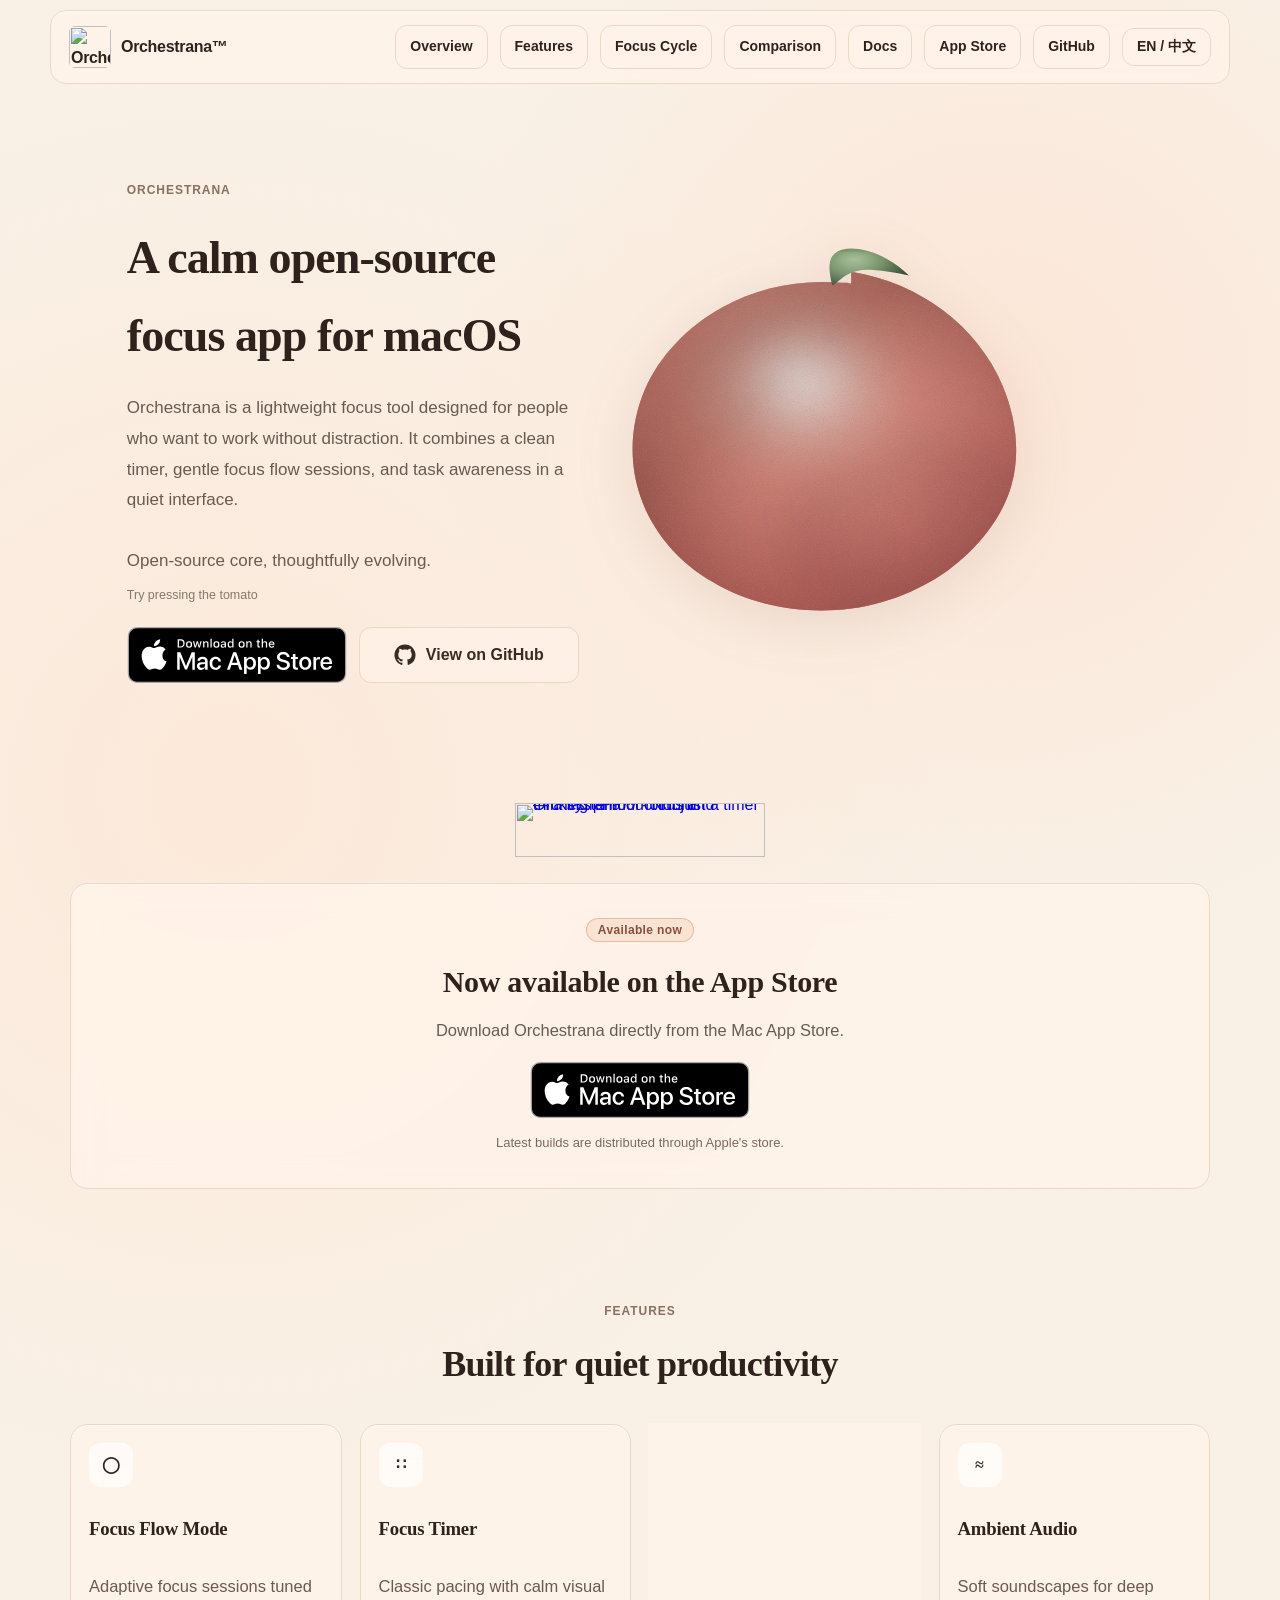
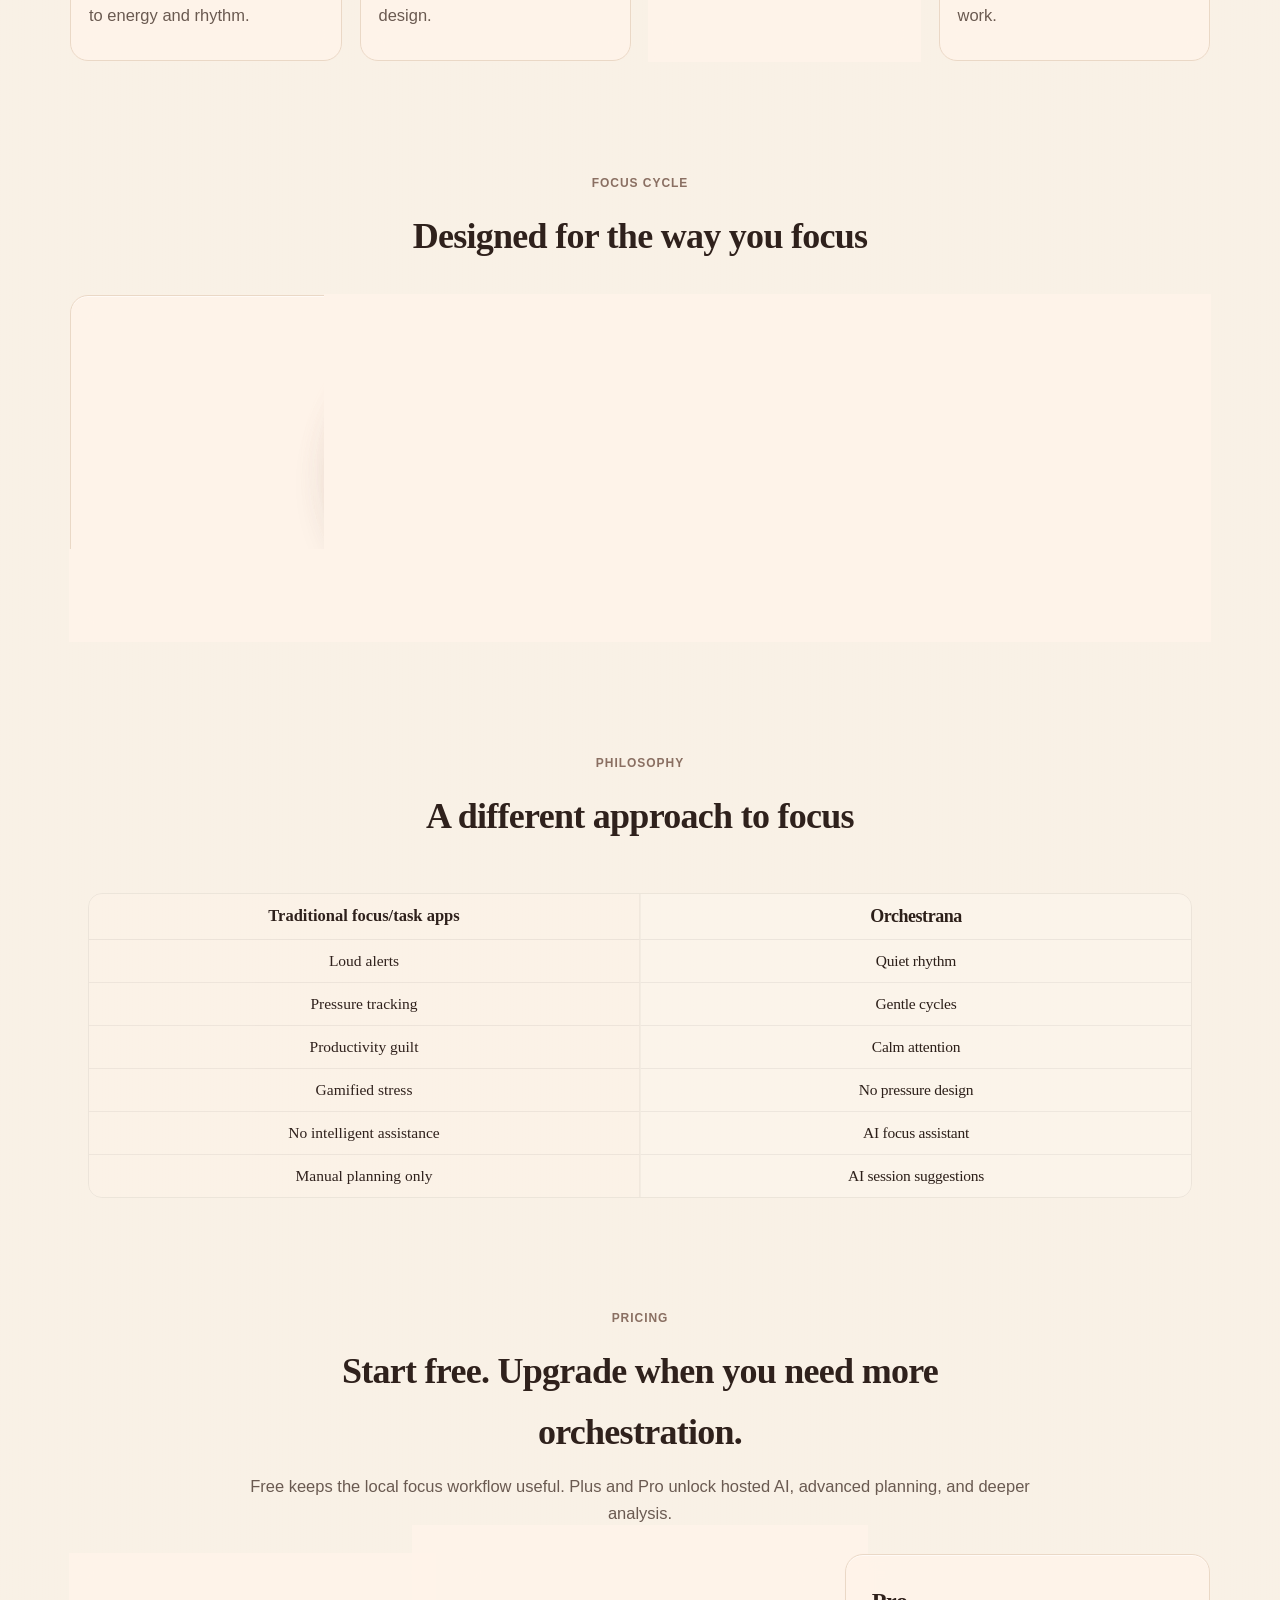
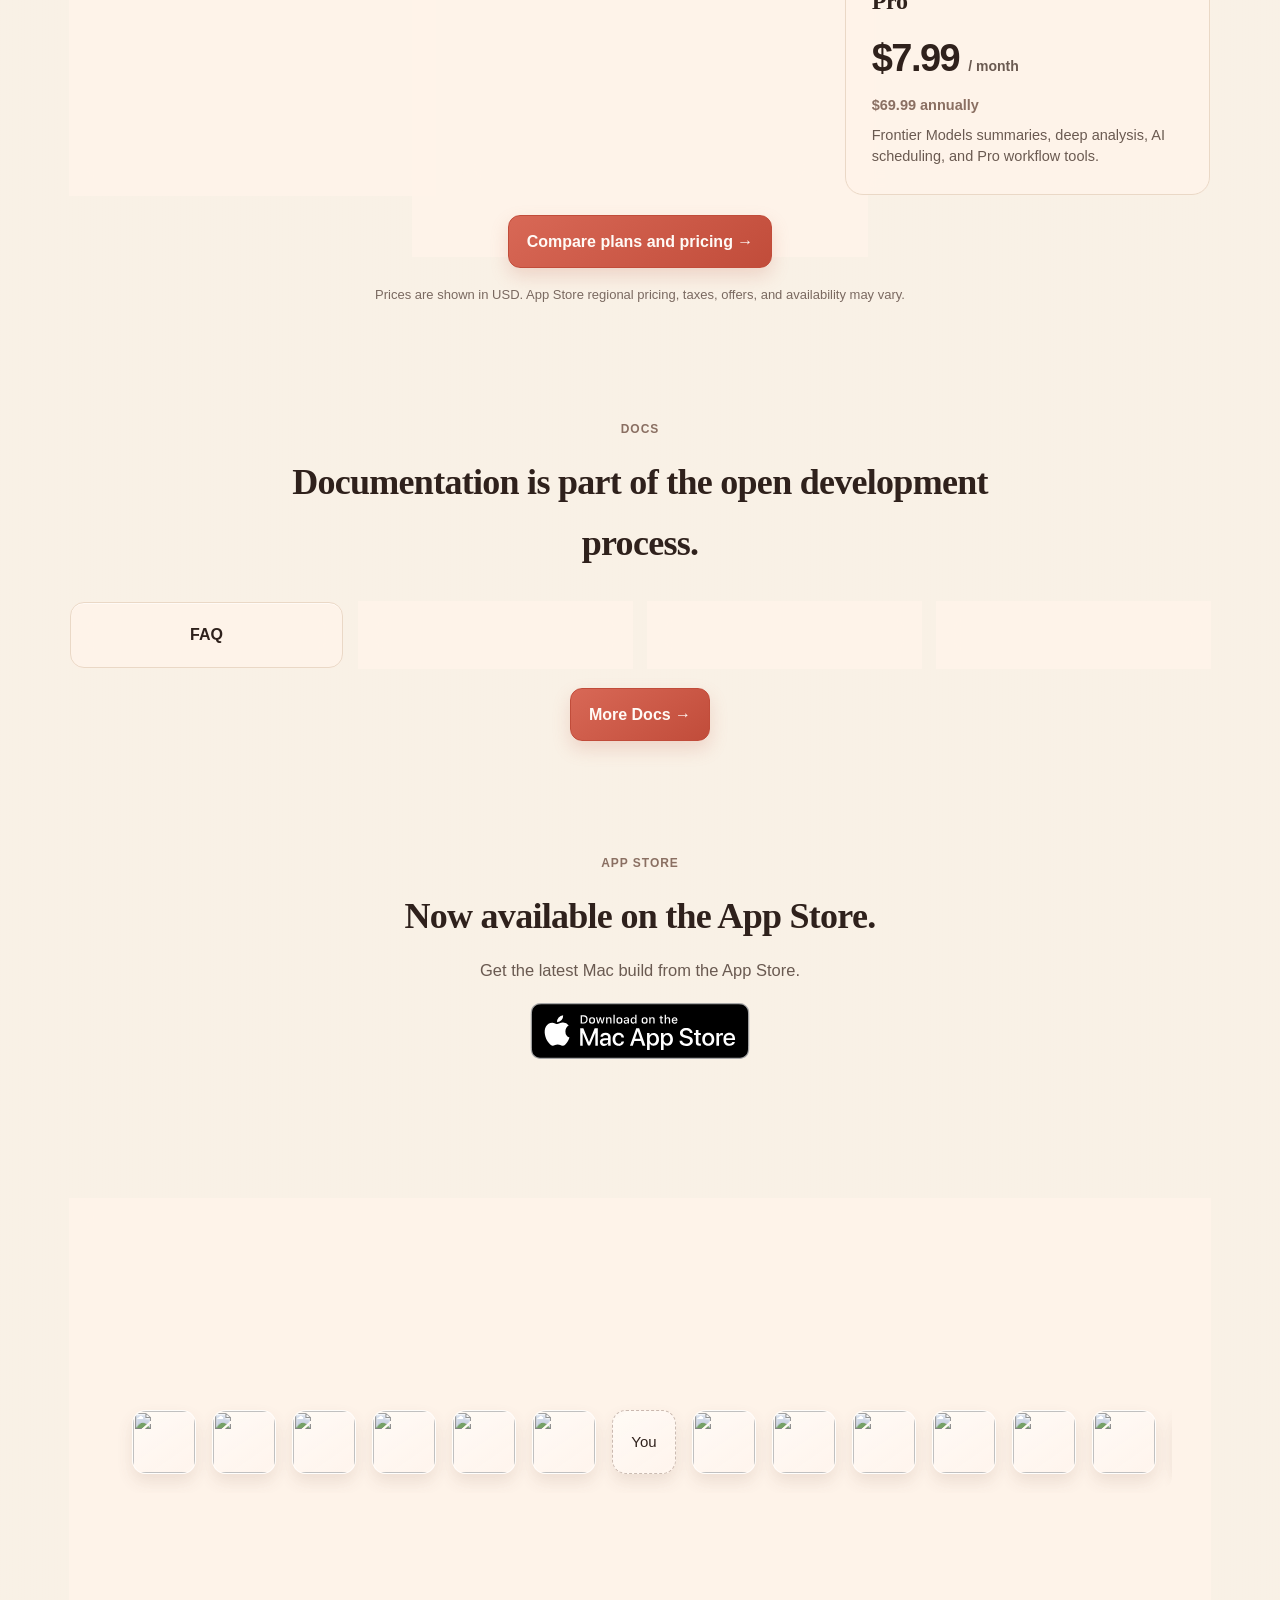
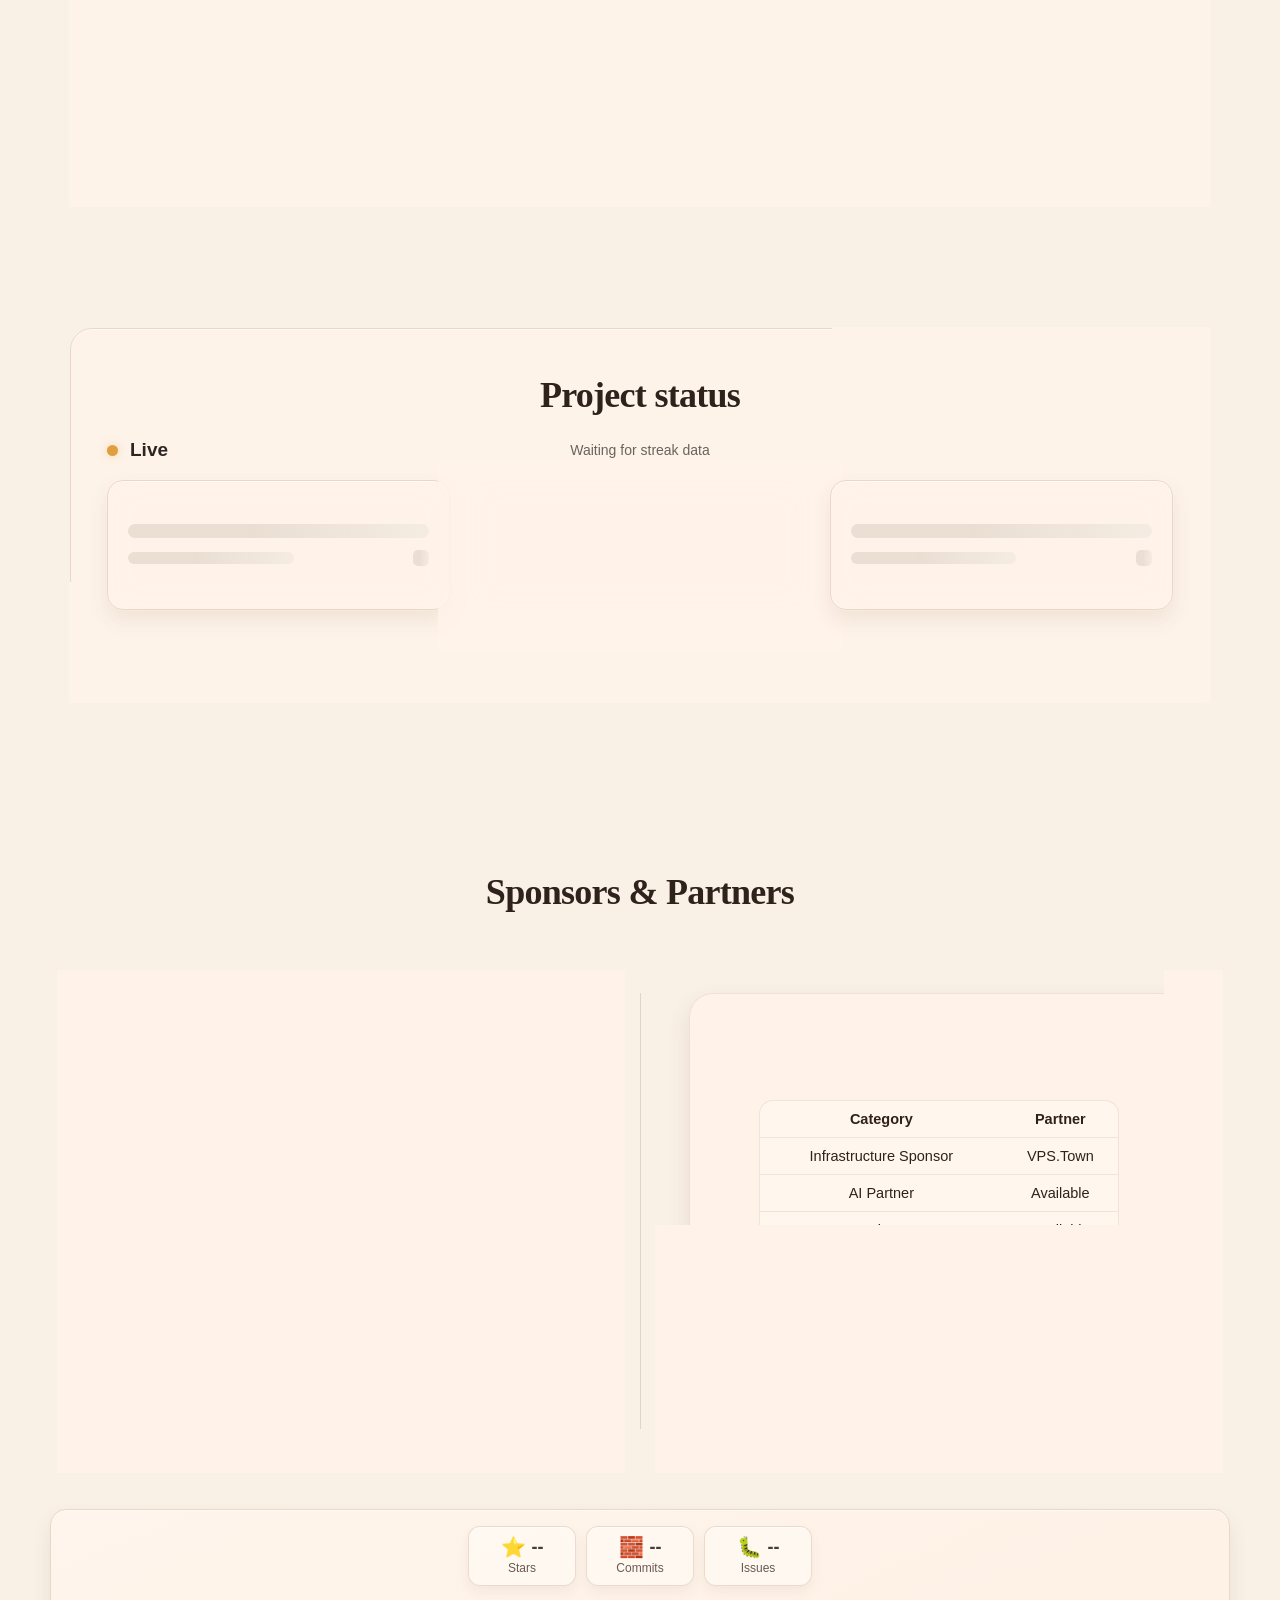
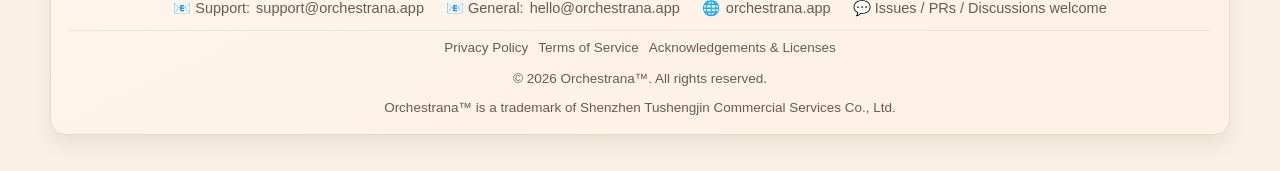
==== commit d8693025: "Update roadmap links and table styles" ====
--- a/website/index.html
+++ b/website/index.html
@@ -1,250 +1,524 @@
+<meta name="description" content="Orchestrana - a productivity and focus timer app now available on the App Store.">
+<meta name="robots" content="index, follow">
+<meta name="keywords" content="Orchestrana, focus, productivity, timer, App Store, macOS">
+
+<!-- Open Graph (Facebook / LinkedIn) -->
+<meta property="og:title" content="Orchestrana – Focus Workflow Timer App">
+<meta property="og:description" content="Orchestrana is now available on the App Store.">
+<meta property="og:url" content="https://orchestrana.app/">
+<meta property="og:image" content="https://orchestrana.app/screenshots/preview.png">
+<meta property="og:type" content="website">
+
+<!-- Twitter Card -->
+<meta name="twitter:card" content="summary_large_image">
+<meta name="twitter:title" content="Orchestrana – Focus Workflow Timer App">
+<meta name="twitter:description" content="Orchestrana is now available on the App Store.">
+<meta name="twitter:image" content="https://orchestrana.app/screenshots/preview.png">
+
 <!DOCTYPE html>
 <html lang="en">
 <head>
   <meta charset="UTF-8" />
   <meta name="viewport" content="width=device-width, initial-scale=1.0" />
-  <title>Orchestrana&trade; · Plan. Focus. Done.</title>
-  <meta name="description" content="Orchestrana is a calm macOS workspace for Pomodoro sessions, tasks, calendar planning, and AI-assisted focus." />
-  <meta name="robots" content="index, follow" />
-  <meta name="keywords" content="Orchestrana, macOS, focus, Pomodoro, tasks, calendar, AI planning, productivity" />
-
-  <meta property="og:title" content="Orchestrana - Plan. Focus. Done." />
-  <meta property="og:description" content="A calm Mac workspace for sessions, tasks, calendar blocks, and AI planning." />
-  <meta property="og:url" content="https://orchestrana.app/" />
-  <meta property="og:image" content="https://orchestrana.app/screenshots/Dashboard%20light.png" />
-  <meta property="og:type" content="website" />
-
-  <meta name="twitter:card" content="summary_large_image" />
-  <meta name="twitter:title" content="Orchestrana - Plan. Focus. Done." />
-  <meta name="twitter:description" content="A calm Mac workspace for sessions, tasks, calendar blocks, and AI planning." />
-  <meta name="twitter:image" content="https://orchestrana.app/screenshots/Dashboard%20light.png" />
-
+  <title>Orchestrana™ · macOS Focus App</title>
   <link rel="icon" type="image/png" href="screenshots/Orchestrana%20icon%201.png" />
-  <link rel="preconnect" href="https://fonts.googleapis.com" />
-  <link rel="preconnect" href="https://fonts.gstatic.com" crossorigin />
-  <link href="https://fonts.googleapis.com/css2?family=Afacad:wght@400;500;600;700&amp;family=Marcellus&amp;display=swap" rel="stylesheet" />
+  <link rel="preconnect" href="https://fonts.googleapis.com">
+  <link rel="preconnect" href="https://fonts.gstatic.com" crossorigin>
+  <link href="https://fonts.googleapis.com/css2?family=Inter:wght@400;500;600;700&display=swap" rel="stylesheet">
   <link rel="stylesheet" href="style.css" />
 </head>
-<body class="landing-redesign">
-  <header class="site-header landing-header">
-    <a class="brand" href="#overview" aria-label="Orchestrana home">
-      <img class="brand-icon" src="screenshots/Orchestrana%20icon%201.png" alt="Orchestrana icon" />
-      <span data-en="Orchestrana&trade;" data-zh="Orchestrana&trade;">Orchestrana&trade;</span>
-    </a>
-    <nav class="site-nav" aria-label="Primary navigation">
-      <a href="#product" data-en="Product" data-zh="产品">Product</a>
-      <a href="#rhythm" data-en="Rhythm" data-zh="节奏">Rhythm</a>
-      <a href="#ai" data-en="AI" data-zh="AI">AI</a>
-      <a href="#pricing" data-en="Pricing" data-zh="价格">Pricing</a>
-      <a href="#open-source" data-en="Open source" data-zh="开源">Open source</a>
+<body>
+  <header class="topbar glass">
+    <div class="logo">
+      <img class="logo-icon" src="screenshots/Orchestrana%20icon%201.png" alt="Orchestrana icon" />
+      <span data-en="Orchestrana™" data-zh="Orchestrana™">Orchestrana™</span>
+    </div>
+    <nav class="nav-links">
+      <a href="#overview" data-en="Overview" data-zh="概览">Overview</a>
+      <a href="#features" data-en="Features" data-zh="功能">Features</a>
+      <a href="#screenshots" data-en="Focus Cycle" data-zh="专注循环">Focus Cycle</a>
+      <a href="comparison.html" data-en="Comparison" data-zh="对比">Comparison</a>
+      <a href="#docs" data-en="Docs" data-zh="文档">Docs</a>
+      <a href="#download" data-en="App Store" data-zh="App Store">App Store</a>
+      <a href="https://github.com/T-1234567890/orchestrana-app" target="_blank" rel="noreferrer" data-en="GitHub" data-zh="GitHub">GitHub</a>
+      <button id="lang-toggle" aria-label="Switch language" data-en="EN / 中文" data-zh="中文 / EN">EN / 中文</button>
     </nav>
-    <div class="header-actions">
-      <button id="lang-toggle" class="language-toggle" aria-label="Switch language" data-en="EN / 中文" data-zh="中文 / EN">EN / 中文</button>
-      <a class="header-cta" href="https://apps.apple.com/app/orchestrana/id6758972580" target="_blank" rel="noreferrer" data-en="App Store" data-zh="App Store">App Store</a>
+  </header>
+
+  <main>
+    <section class="hero" id="overview">
+      <div class="hero-text fade-on-load">
+        <p class="eyebrow" data-en="Orchestrana" data-zh="Orchestrana">Orchestrana</p>
+        <h1 class="switchable-head" data-en="A calm open-source focus app for macOS" data-zh="一个为 macOS 设计的开源专注应用">A calm open-source focus app for macOS</h1>
+        <p class="lede switchable" data-en="Orchestrana is a lightweight focus tool designed for people who want to work without distraction. It combines a clean timer, gentle focus flow sessions, and task awareness in a quiet interface.<br><br>Open-source core, thoughtfully evolving." data-zh="Orchestrana 是一个轻量级专注工具，为希望减少干扰、安静工作的用户设计。它结合了计时器、专注节奏模式和任务管理，界面简洁，不打扰你的工作。<br><br>核心开源，持续演进。">Orchestrana is a lightweight focus tool designed for people who want to work without distraction. It combines a clean timer, gentle focus flow sessions, and task awareness in a quiet interface.<br><br>Open-source core, thoughtfully evolving.</p>
+        <p class="micro-hint" data-en="Try pressing the tomato" data-zh="试着点一下番茄">Try pressing the tomato</p>
+        <div class="cta-row">
+          <a class="app-store-badge" href="https://apps.apple.com/app/orchestrana/id6758972580" target="_blank" rel="noreferrer" aria-label="Download on the Mac App Store">
+            <img src="screenshots/Download_on_the_Mac_App_Store_Badge_US-UK_RGB_blk_092917.svg" alt="Download on the Mac App Store">
+          </a>
+          <a class="ghost-btn hero-github-btn" href="https://github.com/T-1234567890/orchestrana-app" target="_blank" rel="noreferrer">
+            <svg class="github-mark" viewBox="0 0 24 24" aria-hidden="true" focusable="false">
+              <path d="M12 .5C5.65.5.5 5.65.5 12c0 5.09 3.29 9.4 7.86 10.93.58.11.79-.25.79-.56v-2.16c-3.2.7-3.87-1.36-3.87-1.36-.52-1.33-1.28-1.69-1.28-1.69-1.04-.71.08-.7.08-.7 1.15.08 1.76 1.18 1.76 1.18 1.03 1.75 2.69 1.25 3.34.95.1-.74.4-1.25.73-1.54-2.55-.29-5.23-1.28-5.23-5.68 0-1.25.45-2.28 1.18-3.08-.12-.29-.51-1.46.11-3.04 0 0 .96-.31 3.16 1.18.92-.25 1.9-.38 2.87-.39.97.01 1.95.14 2.87.39 2.2-1.49 3.16-1.18 3.16-1.18.62 1.58.23 2.75.11 3.04.73.8 1.18 1.83 1.18 3.08 0 4.42-2.69 5.39-5.25 5.67.41.36.78 1.06.78 2.14v3.19c0 .31.21.68.79.56A11.51 11.51 0 0 0 23.5 12C23.5 5.65 18.35.5 12 .5Z" />
+            </svg>
+            <span data-en="View on GitHub" data-zh="在 GitHub 查看">View on GitHub</span>
+          </a>
+        </div>
+      </div>
+      <div class="hero-illustration hero-tomato fade-on-load" aria-hidden="true">
+        <svg viewBox="0 0 720 520" role="presentation">
+          <defs>
+            <path id="tomatoShape" d="M302 46c38 6 72 21 100 42 28 21 51 49 65 82 14 33 20 72 10 108-10 36-36 69-70 94-34 24-76 40-122 43-46 3-95-7-133-30-39-22-67-56-80-94-13-38-11-80 5-117 16-36 46-68 84-89 38-21 82-31 131-27 4 0 7 0 10 1z" />
+            <path id="leafShape" d="M287 66c-4-18-4-28 3-34 7-6 20-7 35-3 15 4 32 13 46 27-14-3-27-5-39-6-12-1-22 1-30 6-8 5-13 12-15 10z" />
+            <radialGradient id="tomatoSkin" cx="42%" cy="32%" r="68%">
+              <stop offset="0%" stop-color="#ffd8c7" />
+              <stop offset="45%" stop-color="#f17c69" />
+              <stop offset="100%" stop-color="#b23a32" />
+            </radialGradient>
+            <radialGradient id="tomatoDepth" cx="70%" cy="75%" r="70%">
+              <stop offset="0%" stop-color="rgba(122, 34, 30, 0)" />
+              <stop offset="45%" stop-color="rgba(122, 34, 30, 0.26)" />
+              <stop offset="100%" stop-color="rgba(74, 16, 12, 0.42)" />
+            </radialGradient>
+            <radialGradient id="tomatoBloom" cx="36%" cy="30%" r="38%">
+              <stop offset="0%" stop-color="rgba(255,255,255,0.82)" />
+              <stop offset="60%" stop-color="rgba(255,255,255,0.12)" />
+              <stop offset="100%" stop-color="rgba(255,255,255,0)" />
+            </radialGradient>
+            <radialGradient id="ambientGlow" cx="45%" cy="40%" r="75%">
+              <stop offset="0%" stop-color="rgba(255, 210, 194, 0.65)" />
+              <stop offset="100%" stop-color="rgba(218, 156, 144, 0)" />
+            </radialGradient>
+            <radialGradient id="leafSurface" cx="32%" cy="30%" r="78%">
+              <stop offset="0%" stop-color="#9bb88c" />
+              <stop offset="48%" stop-color="#6f8c61" />
+              <stop offset="100%" stop-color="#324832" />
+            </radialGradient>
+            <radialGradient id="leafBloom" cx="46%" cy="24%" r="52%">
+              <stop offset="0%" stop-color="rgba(255,255,255,0.54)" />
+              <stop offset="80%" stop-color="rgba(255,255,255,0)" />
+            </radialGradient>
+            <linearGradient id="unevenShade" x1="8%" y1="6%" x2="92%" y2="96%">
+              <stop offset="0%" stop-color="#ffffff" stop-opacity="0.06" />
+              <stop offset="28%" stop-color="#000000" stop-opacity="0.08" />
+              <stop offset="62%" stop-color="#ffffff" stop-opacity="0.03" />
+              <stop offset="100%" stop-color="#000000" stop-opacity="0.12" />
+            </linearGradient>
+            <radialGradient id="paperWash" cx="50%" cy="48%" r="82%">
+              <stop offset="0%" stop-color="#fbe8de" stop-opacity="0.28" />
+              <stop offset="55%" stop-color="#f3d4c6" stop-opacity="0.18" />
+              <stop offset="100%" stop-color="#e0b6a7" stop-opacity="0" />
+            </radialGradient>
+            <filter id="softBlur" x="-30%" y="-30%" width="160%" height="160%">
+              <feGaussianBlur stdDeviation="26" />
+            </filter>
+            <filter id="sheenBlur" x="-40%" y="-40%" width="180%" height="180%">
+              <feGaussianBlur stdDeviation="18" />
+            </filter>
+            <filter id="grainTexture" x="-40%" y="-40%" width="180%" height="180%" color-interpolation-filters="sRGB">
+              <feTurbulence type="fractalNoise" baseFrequency="0.85" numOctaves="2" seed="12" result="noise" />
+              <feColorMatrix in="noise" type="saturate" values="0" result="mono" />
+              <feColorMatrix in="mono" type="matrix" values="1 0 0 0 0  0 1 0 0 0  0 0 1 0 0  0 0 0 0.16 0" result="grain" />
+              <feGaussianBlur in="grain" stdDeviation="0.35" />
+            </filter>
+            <filter id="paperFibers" x="-30%" y="-30%" width="160%" height="160%" color-interpolation-filters="sRGB">
+              <feTurbulence type="fractalNoise" baseFrequency="0.22" numOctaves="3" seed="4" result="fibers" />
+              <feColorMatrix in="fibers" type="matrix" values="1 0 0 0 0  0 1 0 0 0  0 0 1 0 0  0 0 0 0.10 0" />
+              <feGaussianBlur stdDeviation="5" />
+            </filter>
+            <mask id="tomatoMask">
+              <use href="#tomatoShape" fill="white" />
+            </mask>
+            <mask id="leafMask">
+              <use href="#leafShape" fill="white" />
+            </mask>
+          </defs>
+          <g transform="translate(60 40)">
+            <circle cx="320" cy="250" r="190" fill="url(#ambientGlow)" filter="url(#softBlur)" opacity="0.7" />
+            <use href="#tomatoShape" fill="url(#tomatoSkin)" />
+            <use href="#tomatoShape" fill="url(#tomatoDepth)" />
+            <g mask="url(#tomatoMask)">
+              <ellipse cx="290" cy="210" rx="140" ry="110" fill="url(#tomatoBloom)" filter="url(#sheenBlur)" />
+              <ellipse cx="380" cy="340" rx="160" ry="120" fill="rgba(80,19,12,0.28)" filter="url(#softBlur)" />
+              <rect x="60" y="30" width="500" height="440" fill="url(#unevenShade)" />
+              <rect x="40" y="10" width="540" height="470" fill="url(#paperWash)" />
+              <rect x="30" y="0" width="560" height="500" filter="url(#grainTexture)" />
+              <rect x="20" y="-10" width="580" height="520" filter="url(#paperFibers)" />
+            </g>
+            <g transform="translate(-6 -6)">
+              <use href="#leafShape" fill="url(#leafSurface)" />
+              <g mask="url(#leafMask)">
+                <ellipse cx="312" cy="62" rx="42" ry="26" fill="url(#leafBloom)" filter="url(#sheenBlur)" />
+              </g>
+            </g>
+          </g>
+        </svg>
+      </div>
+    </section>
+
+    <div class="top-download-badge">
+      <a class="product-hunt-badge" href="https://www.producthunt.com/products/orchestrana?embed=true&amp;utm_source=badge-featured&amp;utm_medium=badge&amp;utm_campaign=badge-orchestrana" target="_blank" rel="noopener noreferrer">
+        <img alt="Orchestrana™ - Not just a timer — a system for focus and thinking | Product Hunt" width="250" height="54" src="https://api.producthunt.com/widgets/embed-image/v1/featured.svg?post_id=1137252&amp;theme=light&amp;t=1778245895075">
+      </a>
     </div>
-  </header>
-
-  <main>
-    <section class="atelier-hero" id="overview">
-      <video class="atelier-video" autoplay muted loop playsinline poster="screenshots/29e68f1e-626c-4a15-9115-3b583d77a15f.png" aria-hidden="true">
-        <source src="screenshots/output_fixed.mp4" type="video/mp4" />
-      </video>
-
-      <div class="atelier-hero-inner">
-        <div class="atelier-copy fade-on-load">
-          <p class="atelier-label" data-en="A composed Mac workspace" data-zh="克制的 Mac 工作区">A composed Mac workspace</p>
-          <h1 data-en="Plan. Focus. Done." data-zh="计划。专注。完成。">Plan. Focus. Done.</h1>
-          <p class="atelier-subtitle" data-en="A calmer way to hold tasks, calendar blocks, focus sessions, and AI planning in one place." data-zh="用更安静的方式，把任务、日历时间块、专注记录与 AI 规划放在一处。">A calmer way to hold tasks, calendar blocks, focus sessions, and AI planning in one place.</p>
-          <div class="atelier-actions">
-            <a class="app-store-badge" href="https://apps.apple.com/app/orchestrana/id6758972580" target="_blank" rel="noreferrer" aria-label="Download on the Mac App Store">
-              <img src="screenshots/Download_on_the_Mac_App_Store_Badge_US-UK_RGB_blk_092917.svg" alt="Download on the Mac App Store" />
+
+    <section class="waitlist" id="waitlist">
+      <div class="waitlist-inner glass reveal">
+        <p class="eyebrow" data-en="Available now" data-zh="现已可用">Available now</p>
+        <div class="waitlist-title-stack">
+          <h2 data-en="Now available on the App Store" data-zh="现已登陆 App Store">Now available on the App Store</h2>
+        </div>
+        <p class="muted" data-en="Download Orchestrana directly from the Mac App Store." data-zh="直接从 Mac App Store 下载 Orchestrana。">Download Orchestrana directly from the Mac App Store.</p>
+        <div class="cta-row center">
+          <a class="app-store-badge" href="https://apps.apple.com/app/orchestrana/id6758972580" target="_blank" rel="noreferrer" aria-label="Download on the Mac App Store">
+            <img src="screenshots/Download_on_the_Mac_App_Store_Badge_US-UK_RGB_blk_092917.svg" alt="Download on the Mac App Store">
+          </a>
+        </div>
+        <p class="waitlist-note" data-en="Latest builds are distributed through Apple's store." data-zh="最新版本通过 Apple 商店分发。">Latest builds are distributed through Apple's store.</p>
+      </div>
+    </section>
+
+    <section class="features" id="features">
+      <div class="section-head reveal">
+        <p class="eyebrow" data-en="Features" data-zh="功能">Features</p>
+        <h2 data-en="Built for quiet productivity" data-zh="为安静的生产力而生">Built for quiet productivity</h2>
+      </div>
+      <div class="feature-grid">
+        <article class="feature-card glass reveal">
+          <div class="icon icon-circle" aria-hidden="true">◯</div>
+          <h3 data-en="Focus Flow Mode" data-zh="专注节奏模式">Focus Flow Mode</h3>
+          <p data-en="Adaptive focus sessions tuned to energy and rhythm." data-zh="根据节奏自动调整专注时间。">Adaptive focus sessions tuned to energy and rhythm.</p>
+        </article>
+        <article class="feature-card glass reveal">
+          <div class="icon icon-clock" aria-hidden="true">∷</div>
+          <h3 data-en="Focus Timer" data-zh="专注计时器">Focus Timer</h3>
+          <p data-en="Classic pacing with calm visual design." data-zh="经典计时方式，安静不打扰。">Classic pacing with calm visual design.</p>
+        </article>
+        <article class="feature-card glass reveal">
+          <div class="icon icon-square" aria-hidden="true">▢</div>
+          <h3 data-en="Calendar & Tasks" data-zh="日历与任务">Calendar & Tasks</h3>
+          <p data-en="See your schedule without distraction." data-zh="无需切换应用即可查看安排。">See your schedule without distraction.</p>
+        </article>
+        <article class="feature-card glass reveal">
+          <div class="icon icon-wave" aria-hidden="true">≈</div>
+          <h3 data-en="Ambient Audio" data-zh="环境音频">Ambient Audio</h3>
+          <p data-en="Soft soundscapes for deep work." data-zh="适合深度工作的声音环境。">Soft soundscapes for deep work.</p>
+        </article>
+      </div>
+    </section>
+
+    <section class="rhythm" id="screenshots">
+      <div class="section-head reveal">
+        <p class="eyebrow" data-en="Focus Cycle" data-zh="专注循环">Focus Cycle</p>
+        <h2 data-en="Designed for the way you focus" data-zh="为你的专注方式而设计">Designed for the way you focus</h2>
+      </div>
+      <div class="rhythm-card glass reveal breathe">
+        <div class="cycle-inner">
+          <div class="rhythm-graphic" aria-hidden="true">
+            <div class="rhythm-loop">
+              <div class="state-text">
+                <span class="state state-working" data-en="Working" data-zh="专注">Working</span>
+                <span class="state state-break" data-en="Break" data-zh="休息">Break</span>
+              </div>
+              <div class="rhythm-core"></div>
+            </div>
+          </div>
+          <div class="rhythm-copy">
+            <p class="muted" data-en="Work in gentle cycles." data-zh="在柔和的节奏中工作。">Work in gentle cycles.</p>
+            <h3 data-en="Focus, pause, return." data-zh="专注，暂停，再继续。">Focus, pause, return.</h3>
+            <p class="muted" data-en="A quiet rhythm designed for deep attention." data-zh="为深度注意力而设计的安静循环。">A quiet rhythm designed for deep attention.</p>
+          </div>
+        </div>
+      </div>
+    </section>
+
+    <section class="visual-compare" id="visual-compare">
+      <div class="section-head reveal">
+        <p class="eyebrow" data-en="Philosophy" data-zh="理念">Philosophy</p>
+        <h2 data-en="A different approach to focus" data-zh="一种不同的专注方式">A different approach to focus</h2>
+      </div>
+      <div class="compare-wrapper reveal">
+        <table class="compare-table">
+          <thead>
+            <tr>
+              <th data-en="Traditional focus/task apps" data-zh="传统专注 / 任务应用">Traditional focus/task apps</th>
+              <th data-en="Orchestrana" data-zh="Orchestrana">Orchestrana</th>
+            </tr>
+          </thead>
+          <tbody>
+            <tr>
+              <td data-en="Loud alerts" data-zh="响亮提醒">Loud alerts</td>
+              <td data-en="Quiet rhythm" data-zh="安静节律">Quiet rhythm</td>
+            </tr>
+            <tr>
+              <td data-en="Pressure tracking" data-zh="压力记录">Pressure tracking</td>
+              <td data-en="Gentle cycles" data-zh="温和循环">Gentle cycles</td>
+            </tr>
+            <tr>
+              <td data-en="Productivity guilt" data-zh="效率焦虑">Productivity guilt</td>
+              <td data-en="Calm attention" data-zh="平静专注">Calm attention</td>
+            </tr>
+            <tr>
+              <td data-en="Gamified stress" data-zh="游戏化压力">Gamified stress</td>
+              <td data-en="No pressure design" data-zh="无压力设计">No pressure design</td>
+            </tr>
+            <tr>
+              <td data-en="No intelligent assistance" data-zh="无智能辅助">No intelligent assistance</td>
+              <td data-en="AI focus assistant" data-zh="AI 专注助手">AI focus assistant</td>
+            </tr>
+            <tr>
+              <td data-en="Manual planning only" data-zh="仅手动规划">Manual planning only</td>
+              <td data-en="AI session suggestions" data-zh="AI 专注建议">AI session suggestions</td>
+            </tr>
+          </tbody>
+        </table>
+      </div>
+    </section>
+
+    <section class="pricing-overview" id="pricing">
+      <div class="section-head reveal">
+        <p class="eyebrow" data-en="Pricing" data-zh="价格">Pricing</p>
+        <h2 data-en="Start free. Upgrade when you need more orchestration." data-zh="免费开始。在需要更多编排能力时升级。">Start free. Upgrade when you need more orchestration.</h2>
+        <p class="muted" data-en="Free keeps the local focus workflow useful. Plus and Pro unlock hosted AI, advanced planning, and deeper analysis." data-zh="Free 保持本地专注流程可用。Plus 与 Pro 解锁托管 AI、高级规划与更深度分析。">Free keeps the local focus workflow useful. Plus and Pro unlock hosted AI, advanced planning, and deeper analysis.</p>
+      </div>
+
+      <div class="pricing-preview-grid">
+        <article class="pricing-preview-card glass reveal">
+          <h3 data-en="Free" data-zh="Free">Free</h3>
+          <p class="pricing-preview-price" data-en="Included" data-zh="已包含">Included</p>
+          <p data-en="Core timer, tasks, calendar visibility, reminders sync, and basic dashboard context." data-zh="核心计时器、任务、日历查看、提醒事项同步与基础仪表盘概览。">Core timer, tasks, calendar visibility, reminders sync, and basic dashboard context.</p>
+        </article>
+        <article class="pricing-preview-card glass reveal is-featured">
+          <h3 data-en="Plus" data-zh="Plus">Plus</h3>
+          <p class="pricing-preview-price">$4.99 <span data-en="/ month" data-zh="/ 月">/ month</span></p>
+          <p class="pricing-preview-alt" data-en="$39.99 annually" data-zh="年付 $39.99">$39.99 annually</p>
+          <p data-en="Standard Models AI, advanced task structure, Flow Mode upgrades, and advanced charts." data-zh="Standard Models AI、高级任务结构、Flow Mode 升级与高级图表。">Standard Models AI, advanced task structure, Flow Mode upgrades, and advanced charts.</p>
+        </article>
+        <article class="pricing-preview-card glass reveal">
+          <h3 data-en="Pro" data-zh="Pro">Pro</h3>
+          <p class="pricing-preview-price">$7.99 <span data-en="/ month" data-zh="/ 月">/ month</span></p>
+          <p class="pricing-preview-alt" data-en="$69.99 annually" data-zh="年付 $69.99">$69.99 annually</p>
+          <p data-en="Frontier Models summaries, deep analysis, AI scheduling, and Pro workflow tools." data-zh="Frontier Models 总结、深度分析、AI 排程与 Pro 工作流工具。">Frontier Models summaries, deep analysis, AI scheduling, and Pro workflow tools.</p>
+        </article>
+      </div>
+
+      <div class="docs-cta">
+        <a class="primary-btn" href="comparison.html" data-en="Compare plans and pricing →" data-zh="对比套餐与价格 →">Compare plans and pricing →</a>
+      </div>
+      <p class="waitlist-note" data-en="Prices are shown in USD. App Store regional pricing, taxes, offers, and availability may vary." data-zh="价格以美元显示。App Store 地区价格、税费、优惠与可用性可能不同。">Prices are shown in USD. App Store regional pricing, taxes, offers, and availability may vary.</p>
+    </section>
+
+    <section class="docs" id="docs">
+      <div class="section-head reveal">
+        <p class="eyebrow" data-en="Docs" data-zh="文档">Docs</p>
+        <h2 data-en="Documentation is part of the open development process." data-zh="文档是项目开放开发的一部分。">Documentation is part of the open development process.</h2>
+      </div>
+      <div class="doc-grid">
+        <a class="doc-link glass reveal" href="https://github.com/T-1234567890/orchestrana-app/blob/main/Docs/FQA.md" target="_blank" rel="noreferrer" data-en="FAQ" data-zh="常见问题">FAQ</a>
+        <a class="doc-link glass reveal" href="https://github.com/T-1234567890/orchestrana-app/blob/main/Docs/Future_Pro_Plan.md" target="_blank" rel="noreferrer" data-en="Future Plan" data-zh="未来计划">Future Plan</a>
+        <a class="doc-link glass reveal" href="https://github.com/T-1234567890/orchestrana-app/blob/main/Docs/Gatekeeper.md" target="_blank" rel="noreferrer" data-en="Gatekeeper Guide" data-zh="Gatekeeper 指南">Gatekeeper Guide</a>
+        <a class="doc-link glass reveal" href="https://github.com/T-1234567890/orchestrana-app/blob/main/Docs/Public_Roadmap_3.0.md" target="_blank" rel="noreferrer" data-en="Public Roadmap 3.0" data-zh="公开路线图 3.0">Public Roadmap 3.0</a>
+      </div>
+      <div class="docs-cta">
+        <a class="primary-btn" href="https://github.com/T-1234567890/orchestrana-app/tree/main/Docs" target="_blank" rel="noreferrer" data-en="More Docs →" data-zh="更多文档 →">More Docs →</a>
+      </div>
+    </section>
+
+    <section class="download" id="download">
+      <div class="section-head reveal">
+        <p class="eyebrow" data-en="App Store" data-zh="App Store">App Store</p>
+        <h2 data-en="Now available on the App Store." data-zh="现已登陆 App Store。">Now available on the App Store.</h2>
+        <p class="muted" data-en="Get the latest Mac build from the App Store." data-zh="从 App Store 获取最新 Mac 版本。">Get the latest Mac build from the App Store.</p>
+        <div class="cta-row">
+          <a class="app-store-badge" href="https://apps.apple.com/app/orchestrana/id6758972580" target="_blank" rel="noreferrer" aria-label="Download on the Mac App Store">
+            <img src="screenshots/Download_on_the_Mac_App_Store_Badge_US-UK_RGB_blk_092917.svg" alt="Download on the Mac App Store">
+          </a>
+        </div>
+      </div>
+    </section>
+
+    <section class="join-us" id="join">
+      <div class="join-system glass reveal">
+        <p class="join-label" data-en="JOIN US" data-zh="加入我们">JOIN US</p>
+        <h2 class="join-title" data-en="Build Orchestrana together" data-zh="一起打造 Orchestrana">Build Orchestrana together</h2>
+        <p class="join-subtitle-main" data-en="Help shape the future of calm productivity." data-zh="一起塑造更安静、更专注的未来。">Help shape the future of calm productivity.</p>
+
+        <div class="contributors-ribbon" id="contributors-ribbon">
+          <div class="contributors-track" id="contributors-track"></div>
+          <p class="contributors-fallback" id="contributors-fallback" data-en="Loading contributors…" data-zh="正在加载贡献者…" hidden>Loading contributors…</p>
+          <p class="contributors-error" id="contributors-error" data-en="Unable to load contributors." data-zh="暂时无法加载贡献者。" hidden>Unable to load contributors.</p>
+        </div>
+
+        <div class="join-grid">
+          <article class="join-card">
+            <div class="join-icon" aria-hidden="true">🧪</div>
+            <h3 data-en="App Store" data-zh="App Store">App Store</h3>
+            <div class="join-copy-block">
+              <p class="join-card-subtitle" data-en="Download the current release" data-zh="下载当前版本">Download the current release</p>
+              <p class="join-card-support" data-en="Get the latest version from Apple's store" data-zh="从 Apple 商店获取最新版本">Get the latest version from Apple's store</p>
+            </div>
+            <a class="soft-btn primary-ish" href="https://apps.apple.com/app/orchestrana/id6758972580" target="_blank" rel="noreferrer" data-en="Open App Store" data-zh="打开 App Store">Open App Store</a>
+          </article>
+
+          <article class="join-card">
+            <div class="join-icon" aria-hidden="true">💬</div>
+            <h3 data-en="Feedback" data-zh="反馈建议">Feedback</h3>
+            <div class="join-copy-block">
+              <p class="join-card-subtitle" data-en="Share ideas and friction" data-zh="分享想法与问题">Share ideas and friction</p>
+              <p class="join-card-support" data-en="Tell us what breaks focus" data-zh="告诉我们哪里影响专注">Tell us what breaks focus</p>
+            </div>
+            <a class="soft-btn primary-ish" href="https://github.com/T-1234567890/orchestrana-app/issues/new/choose" target="_blank" rel="noreferrer" data-en="Send feedback" data-zh="提交反馈">Send feedback</a>
+          </article>
+
+          <article class="join-card">
+            <div class="join-icon" aria-hidden="true">🧑‍💻</div>
+            <h3 data-en="Contributors" data-zh="参与开发">Contributors</h3>
+            <div class="join-copy-block">
+              <p class="join-card-subtitle" data-en="Build the app with us" data-zh="一起参与开发">Build the app with us</p>
+              <p class="join-card-support" data-en="Code, design, docs, reviews" data-zh="代码 / 设计 / 文档 / 评审">Code, design, docs, reviews</p>
+            </div>
+            <a class="soft-btn primary-ish" href="https://github.com/T-1234567890/orchestrana-app" target="_blank" rel="noreferrer" data-en="Contribute code" data-zh="参与贡献">Contribute code</a>
+          </article>
+
+          <article class="join-card">
+            <div class="join-icon" aria-hidden="true">🌍</div>
+            <h3 data-en="Translation" data-zh="翻译本地化">Translation</h3>
+            <div class="join-copy-block">
+              <p class="join-card-subtitle" data-en="Help localize tone" data-zh="帮助语言本地化">Help localize tone</p>
+              <p class="join-card-support" data-en="Make the app feel natural" data-zh="让表达更自然舒适">Make the app feel natural</p>
+            </div>
+            <a class="soft-btn primary-ish" href="https://github.com/T-1234567890/orchestrana-app" target="_blank" rel="noreferrer" data-en="Translate app" data-zh="参与翻译">Translate app</a>
+          </article>
+        </div>
+      </div>
+    </section>
+
+    <section class="project-status-block" id="project-status" aria-live="polite">
+      <div class="project-status-system glass reveal">
+        <div class="section-head">
+          <h2 data-i18n-key="project_status">Project status</h2>
+        </div>
+
+        <div class="project-status-indicator-row" aria-label="Project activity status">
+          <div class="project-status-main">
+            <span class="project-status-dot is-live" id="project-status-dot" aria-hidden="true"></span>
+            <p class="project-status-label" id="project-status-label" data-en="Live" data-zh="正在运行">Live</p>
+          </div>
+          <p class="project-status-sub" id="project-status-sub" data-en="Streak begins today" data-zh="今天开始连续记录">Streak begins today</p>
+          <span class="project-status-streak" id="project-status-streak" data-en="🔥 Starting streak" data-zh="🔥 连续记录开始">🔥 Starting streak</span>
+        </div>
+
+        <div class="project-status-commits feature-grid" id="project-status-commits" aria-label="Recent commits">
+          <article class="project-status-commit-card is-skeleton" aria-hidden="true">
+            <span class="project-status-skeleton project-status-skeleton-line"></span>
+            <div class="project-status-commit-meta">
+              <span class="project-status-skeleton project-status-skeleton-time"></span>
+              <span class="project-status-skeleton project-status-skeleton-icon"></span>
+            </div>
+          </article>
+          <article class="project-status-commit-card is-skeleton" aria-hidden="true">
+            <span class="project-status-skeleton project-status-skeleton-line"></span>
+            <div class="project-status-commit-meta">
+              <span class="project-status-skeleton project-status-skeleton-time"></span>
+              <span class="project-status-skeleton project-status-skeleton-icon"></span>
+            </div>
+          </article>
+          <article class="project-status-commit-card is-skeleton" aria-hidden="true">
+            <span class="project-status-skeleton project-status-skeleton-line"></span>
+            <div class="project-status-commit-meta">
+              <span class="project-status-skeleton project-status-skeleton-time"></span>
+              <span class="project-status-skeleton project-status-skeleton-icon"></span>
+            </div>
+          </article>
+        </div>
+
+        <div class="cta-row project-status-cta">
+          <a class="soft-btn primary-ish" href="https://github.com/T-1234567890/orchestrana-app/commits" target="_blank" rel="noreferrer" data-i18n-key="view_github">View on GitHub</a>
+        </div>
+      </div>
+    </section>
+
+    <section class="sponsors-section" id="sponsors">
+      <div class="sponsors-inner">
+        <div class="section-head">
+          <h2 data-en="Sponsors &amp; Partners" data-zh="赞助与合作伙伴">Sponsors &amp; Partners</h2>
+        </div>
+        <div class="sponsors-grid">
+          <article class="sponsor-card sponsor-panel">
+            <h3 class="sponsor-subtitle" data-en="Infrastructure Sponsor" data-zh="基础设施赞助商">Infrastructure Sponsor</h3>
+            <a class="sponsor-link" href="https://vps.town" target="_blank" rel="noreferrer">
+              <img src="./screenshots/vps-town-logo.png?v=2" alt="VPS.Town Sponsor" width="240" loading="eager" decoding="async">
             </a>
-            <a class="atelier-link" href="#product" data-en="See the workspace" data-zh="查看工作区">See the workspace</a>
-          </div>
-        </div>
-
-        <div class="atelier-screens fade-on-load" aria-label="Orchestrana product screenshots">
-          <img class="atelier-shot atelier-shot-large" src="screenshots/Dashboard%20light.png" alt="Orchestrana dashboard showing timer controls and daily focus cards" />
-          <img class="atelier-shot atelier-shot-a" src="screenshots/Screenshot%202026-04-23%20at%205.50.01%E2%80%AFPM.png" alt="Orchestrana task list" />
-          <img class="atelier-shot atelier-shot-b" src="screenshots/Screenshot%202026-04-23%20at%205.49.18%E2%80%AFPM.png" alt="Orchestrana AI event task generation" />
-        </div>
-      </div>
-    </section>
-
-    <section class="quiet-proof" aria-label="Product highlights">
-      <div class="quiet-proof-inner">
-        <article class="reveal">
-          <span data-en="01" data-zh="01">01</span>
-          <strong data-en="Native to the Mac" data-zh="Mac 原生">Native to the Mac</strong>
-          <p data-en="A desktop surface for the workday, not another browser tab." data-zh="面向工作日的桌面界面，而不是另一个浏览器标签。">A desktop surface for the workday, not another browser tab.</p>
-        </article>
-        <article class="reveal">
-          <span data-en="02" data-zh="02">02</span>
-          <strong data-en="Calendar-aware" data-zh="理解日历">Calendar-aware</strong>
-          <p data-en="See the real shape of the day before committing to a session." data-zh="先看清一天的真实结构，再决定专注安排。">See the real shape of the day before committing to a session.</p>
-        </article>
-        <article class="reveal">
-          <span data-en="03" data-zh="03">03</span>
-          <strong data-en="Open client" data-zh="开放客户端">Open client</strong>
-          <p data-en="The public macOS client keeps the product surface inspectable." data-zh="公开的 macOS 客户端让产品界面可检查。">The public macOS client keeps the product surface inspectable.</p>
-        </article>
-      </div>
-    </section>
-
-    <section class="editorial-section product-editorial" id="product">
-      <div class="editorial-heading reveal">
-        <p class="atelier-label" data-en="Product" data-zh="产品">Product</p>
-        <h2 data-en="One place for the day before the day takes over." data-zh="在一天开始占据你之前，先把它放在一处。">One place for the day before the day takes over.</h2>
-      </div>
-      <div class="product-editorial-grid">
-        <figure class="editorial-figure editorial-figure-primary reveal">
-          <img src="screenshots/Dashboard%20light.png" alt="Orchestrana dashboard" />
-          <figcaption data-en="Timer setup, daily context, and progress without visual noise." data-zh="计时设置、每日上下文与进度，保持视觉安静。">Timer setup, daily context, and progress without visual noise.</figcaption>
-        </figure>
-        <div class="editorial-copy reveal">
-          <h3 data-en="Focus begins before the timer starts." data-zh="专注在计时开始前就已经发生。">Focus begins before the timer starts.</h3>
-          <p data-en="Orchestrana treats planning as part of focus: tasks, due dates, sessions, and context stay close enough to act on, but quiet enough to ignore until needed." data-zh="Orchestrana 把计划视为专注的一部分：任务、截止日期、专注记录和上下文足够靠近，方便执行；又足够安静，不会打扰。">Orchestrana treats planning as part of focus: tasks, due dates, sessions, and context stay close enough to act on, but quiet enough to ignore until needed.</p>
-        </div>
-        <figure class="editorial-figure editorial-figure-secondary reveal">
-          <img src="screenshots/Screenshot%202026-04-23%20at%205.55.40%E2%80%AFPM.png" alt="Orchestrana matrix view" />
-          <figcaption data-en="A matrix view for deciding what deserves attention." data-zh="用矩阵视图判断什么值得注意力。">A matrix view for deciding what deserves attention.</figcaption>
-        </figure>
-      </div>
-    </section>
-
-    <section class="rhythm-section" id="rhythm">
-      <div class="rhythm-inner">
-        <div class="rhythm-statement reveal">
-          <p class="atelier-label" data-en="Rhythm" data-zh="节奏">Rhythm</p>
-          <h2 data-en="A working rhythm, not a productivity performance." data-zh="一种工作节奏，而不是效率表演。">A working rhythm, not a productivity performance.</h2>
-        </div>
-        <div class="rhythm-rail">
-          <article class="rhythm-card reveal">
-            <span>01</span>
-            <h3 data-en="Collect" data-zh="收集">Collect</h3>
-            <p data-en="Bring tasks and reminders into a single calm list." data-zh="把任务与提醒事项放进一个安静列表。">Bring tasks and reminders into a single calm list.</p>
-          </article>
-          <article class="rhythm-card reveal">
-            <span>02</span>
-            <h3 data-en="Place" data-zh="安排">Place</h3>
-            <p data-en="Review calendar blocks before choosing what fits." data-zh="先查看日历时间块，再选择合适的工作。">Review calendar blocks before choosing what fits.</p>
-          </article>
-          <article class="rhythm-card reveal">
-            <span>03</span>
-            <h3 data-en="Enter" data-zh="进入">Enter</h3>
-            <p data-en="Start Flow Mode when the work is clear enough to begin." data-zh="当工作足够清楚时，进入 Flow Mode。">Start Flow Mode when the work is clear enough to begin.</p>
-          </article>
-        </div>
-        <figure class="rhythm-image reveal">
-          <img src="screenshots/Screenshot%202026-04-23%20at%205.34.01%E2%80%AFPM.png" alt="Orchestrana Flow Mode" />
-        </figure>
-      </div>
-    </section>
-
-    <section class="ai-editorial" id="ai">
-      <div class="ai-copy reveal">
-        <p class="atelier-label" data-en="AI planning" data-zh="AI 规划">AI planning</p>
-        <h2 data-en="Assistance that keeps its shape." data-zh="保持清晰边界的辅助。">Assistance that keeps its shape.</h2>
-        <p data-en="Planning, task breakup, event tasks, summaries, and deeper analysis stay separate so the app can help without making the workflow feel opaque." data-zh="规划、任务拆解、事件任务、总结与深度分析保持分离，让应用在帮助你时不让工作流变得不透明。">Planning, task breakup, event tasks, summaries, and deeper analysis stay separate so the app can help without making the workflow feel opaque.</p>
-      </div>
-      <div class="ai-images reveal">
-        <img class="ai-image-main" src="screenshots/Screenshot%202026-04-23%20at%205.49.18%E2%80%AFPM.png" alt="AI-generated tasks for a calendar event" />
-        <img class="ai-image-float" src="screenshots/Screenshot%202026-04-23%20at%205.50.01%E2%80%AFPM.png" alt="Orchestrana task list" />
-      </div>
-    </section>
-
-    <section class="pricing-atelier" id="pricing">
-      <div class="editorial-heading reveal">
-        <p class="atelier-label" data-en="Pricing" data-zh="价格">Pricing</p>
-        <h2 data-en="Start with the local workflow. Add orchestration when it matters." data-zh="从本地工作流开始。在需要时加入编排能力。">Start with the local workflow. Add orchestration when it matters.</h2>
-      </div>
-      <div class="pricing-atelier-grid">
-        <article class="pricing-atelier-card reveal">
-          <span data-en="Free" data-zh="Free">Free</span>
-          <strong data-en="Included" data-zh="已包含">Included</strong>
-          <p data-en="Core timer, tasks, calendar visibility, reminders sync, and basic dashboard context." data-zh="核心计时器、任务、日历查看、提醒事项同步与基础仪表盘概览。">Core timer, tasks, calendar visibility, reminders sync, and basic dashboard context.</p>
-        </article>
-        <article class="pricing-atelier-card pricing-atelier-featured reveal">
-          <span data-en="Plus" data-zh="Plus">Plus</span>
-          <strong>$4.99 <small data-en="/ month" data-zh="/ 月">/ month</small></strong>
-          <em data-en="$39.99 annually" data-zh="年付 $39.99">$39.99 annually</em>
-          <p data-en="Standard Models AI, AI goals and Smart Link, advanced task structure, Flow Mode upgrades, and advanced charts." data-zh="Standard Models AI、AI 目标、智能关联、高级任务结构、Flow Mode 升级与高级图表。">Standard Models AI, AI goals and Smart Link, advanced task structure, Flow Mode upgrades, and advanced charts.</p>
-        </article>
-        <article class="pricing-atelier-card reveal">
-          <span data-en="Pro" data-zh="Pro">Pro</span>
-          <strong>$7.99 <small data-en="/ month" data-zh="/ 月">/ month</small></strong>
-          <em data-en="$69.99 annually" data-zh="年付 $69.99">$69.99 annually</em>
-          <p data-en="Frontier Models summaries, deep analysis, AI scheduling, dynamic goal adaptation, and Pro workflow tools." data-zh="Frontier Models 总结、深度分析、AI 排程、动态目标调整与 Pro 工作流工具。">Frontier Models summaries, deep analysis, AI scheduling, dynamic goal adaptation, and Pro workflow tools.</p>
-        </article>
-      </div>
-      <div class="pricing-actions reveal">
-        <a class="primary-btn" href="comparison.html" data-en="Compare plans" data-zh="对比套餐">Compare plans</a>
-        <p data-en="Prices are shown in USD. App Store regional pricing, taxes, offers, and availability may vary." data-zh="价格以美元显示。App Store 地区价格、税费、优惠与可用性可能不同。">Prices are shown in USD. App Store regional pricing, taxes, offers, and availability may vary.</p>
-      </div>
-    </section>
-
-    <section class="open-atelier" id="open-source">
-      <div class="open-copy reveal">
-        <p class="atelier-label" data-en="Open source" data-zh="开源">Open source</p>
-        <h2 data-en="A public client, with the serious pieces kept clear." data-zh="公开客户端，同时让严肃部分保持清晰。">A public client, with the serious pieces kept clear.</h2>
-        <p data-en="Orchestrana ships through the Mac App Store. The client is developed in the open, while cloud services remain separate from the open-source repository." data-zh="Orchestrana 通过 Mac App Store 分发。客户端开放开发，云服务与开源仓库保持分离。">Orchestrana ships through the Mac App Store. The client is developed in the open, while cloud services remain separate from the open-source repository.</p>
-        <div class="atelier-actions">
-          <a class="primary-btn" href="https://github.com/T-1234567890/orchestrana-app" target="_blank" rel="noreferrer" data-en="View repository" data-zh="查看仓库">View repository</a>
-          <a class="atelier-link dark" href="https://github.com/T-1234567890/orchestrana-app/issues/new/choose" target="_blank" rel="noreferrer" data-en="Send feedback" data-zh="提交反馈">Send feedback</a>
-        </div>
-      </div>
-
-    </section>
-
-    <section class="sponsor-atelier" id="sponsors">
-      <div class="sponsor-panel reveal">
-        <div>
-          <p class="atelier-label" data-en="Sponsors &amp; Partners" data-zh="赞助与合作伙伴">Sponsors &amp; Partners</p>
-          <h2 data-en="Supported by infrastructure partners." data-zh="由基础设施伙伴支持。">Supported by infrastructure partners.</h2>
-          <p data-en="VPS.Town supports testing infrastructure and community initiatives." data-zh="VPS.Town 支持测试基础设施与社区计划。">VPS.Town supports testing infrastructure and community initiatives.</p>
-        </div>
-        <a class="sponsor-link" href="https://vps.town" target="_blank" rel="noreferrer">
-          <img src="./screenshots/vps-town-logo.png?v=2" alt="VPS.Town Sponsor" width="240" loading="lazy" decoding="async" />
-        </a>
-      </div>
-    </section>
-
-    <section class="closing-atelier" id="download">
-      <div class="closing-panel reveal">
-        <p class="atelier-label" data-en="App Store" data-zh="App Store">App Store</p>
-        <h2 data-en="Begin with a quieter day." data-zh="从更安静的一天开始。">Begin with a quieter day.</h2>
-        <p data-en="Download the latest Mac build from the App Store." data-zh="从 App Store 获取最新 Mac 版本。">Download the latest Mac build from the App Store.</p>
-        <a class="app-store-badge" href="https://apps.apple.com/app/orchestrana/id6758972580" target="_blank" rel="noreferrer" aria-label="Download on the Mac App Store">
-          <img src="screenshots/Download_on_the_Mac_App_Store_Badge_US-UK_RGB_blk_092917.svg" alt="Download on the Mac App Store" />
-        </a>
-      </div>
-    </section>
+            <p class="sponsor-description" data-en="VPS.Town supports testing infrastructure and community initiatives." data-zh="VPS.Town 支持测试基础设施与社区计划。">VPS.Town supports testing infrastructure and community initiatives.</p>
+          </article>
+
+          <div class="sponsor-divider" aria-hidden="true"></div>
+
+          <article class="sponsor-table-card sponsor-panel">
+            <table class="sponsor-table">
+              <thead>
+                <tr>
+                  <th scope="col" data-en="Category" data-zh="类别">Category</th>
+                  <th scope="col" data-en="Partner" data-zh="合作方">Partner</th>
+                </tr>
+              </thead>
+              <tbody>
+                <tr>
+                  <td data-en="Infrastructure Sponsor" data-zh="基础设施赞助商">Infrastructure Sponsor</td>
+                  <td>VPS.Town</td>
+                </tr>
+                <tr>
+                  <td data-en="AI Partner" data-zh="AI 合作伙伴">AI Partner</td>
+                  <td data-en="Available" data-zh="可用">Available</td>
+                </tr>
+                <tr>
+                  <td data-en="Community Partner" data-zh="社区合作伙伴">Community Partner</td>
+                  <td data-en="Available" data-zh="可用">Available</td>
+                </tr>
+                <tr>
+                  <td data-en="Tools / Integration Partner" data-zh="工具 / 集成合作伙伴">Tools / Integration Partner</td>
+                  <td data-en="Available" data-zh="可用">Available</td>
+                </tr>
+                <tr>
+                  <td data-en="Other" data-zh="其他">Other</td>
+                  <td data-en="Available" data-zh="可用">Available</td>
+                </tr>
+              </tbody>
+            </table>
+          </article>
+        </div>
+      </div>
+    </section>
+
   </main>
 
-  <footer class="footer">
-    <div class="footer-main">
-      <div>
-        <a class="brand footer-brand" href="#overview">
-          <img class="brand-icon" src="screenshots/Orchestrana%20icon%201.png" alt="Orchestrana icon" />
-          <span>Orchestrana&trade;</span>
-        </a>
-        <p data-en="A macOS focus workspace for tasks, calendar blocks, Pomodoro rhythm, and AI planning." data-zh="一个面向任务、日历时间块、番茄节奏与 AI 规划的 macOS 专注工作区。">A macOS focus workspace for tasks, calendar blocks, Pomodoro rhythm, and AI planning.</p>
-      </div>
-      <div class="footer-contact">
-        <a href="mailto:support@orchestrana.app">support@orchestrana.app</a>
-        <a href="mailto:hello@orchestrana.app">hello@orchestrana.app</a>
-        <a href="https://orchestrana.app" target="_blank" rel="noreferrer">orchestrana.app</a>
-        <a href="https://github.com/T-1234567890/orchestrana-app" target="_blank" rel="noreferrer">GitHub</a>
-      </div>
+  <footer class="footer" id="project-heartbeat">
+    <div class="footer-metrics" id="footer-metrics">
+      <div class="footer-metric">
+        <div class="footer-metric-value"><span class="footer-metric-icon" aria-hidden="true">⭐</span><span class="footer-number" id="footer-stars">--</span></div>
+        <p class="footer-metric-label" data-en="Stars" data-zh="Star 数">Stars</p>
+      </div>
+      <div class="footer-metric">
+        <div class="footer-metric-value"><span class="footer-metric-icon" aria-hidden="true">🧱</span><span class="footer-number" id="footer-commits">--</span></div>
+        <p class="footer-metric-label" data-en="Commits" data-zh="提交数">Commits</p>
+      </div>
+      <div class="footer-metric">
+        <div class="footer-metric-value"><span class="footer-metric-icon" aria-hidden="true">🐛</span><span class="footer-number" id="footer-issues">--</span></div>
+        <p class="footer-metric-label" data-en="Issues" data-zh="问题">Issues</p>
+      </div>
+    </div>
+    <div class="footer-contact">
+      <span class="footer-contact-item">📧 Support: <a href="mailto:support@orchestrana.app">support@orchestrana.app</a></span>
+      <span class="footer-contact-item">📧 General: <a href="mailto:hello@orchestrana.app">hello@orchestrana.app</a></span>
+      <span class="footer-contact-item">🌐 <a href="https://orchestrana.app" target="_blank" rel="noreferrer">orchestrana.app</a></span>
+      <span class="footer-contact-item">💬 Issues / PRs / Discussions welcome</span>
     </div>
     <div class="footer-legal">
       <a href="privacy.html" data-en="Privacy Policy" data-zh="隐私政策">Privacy Policy</a>
       <a href="terms.html" data-en="Terms of Service" data-zh="服务条款">Terms of Service</a>
-      <a href="policies.html" data-en="Policies" data-zh="政策">Policies</a>
       <a href="acknowledgements.html" data-en="Acknowledgements &amp; Licenses" data-zh="致谢与许可证">Acknowledgements &amp; Licenses</a>
     </div>
-    <p class="footer-status">&copy; 2026 Orchestrana&trade;. All rights reserved.</p>
-    <p class="footer-status">Orchestrana&trade; is a trademark of Shenzhen Tushengjin Commercial Services Co., Ltd.</p>
+    <p class="footer-status">© 2026 Orchestrana™. All rights reserved.</p>
+    <p class="footer-status">Orchestrana™ is a trademark of Shenzhen Tushengjin Commercial Services Co., Ltd.</p>
   </footer>
 
   <script src="script.js"></script>
--- a/website/style.css
+++ b/website/style.css
@@ -1,32 +1,30 @@
+@font-face {
+  font-family: "Literata";
+  font-style: normal;
+  font-weight: 400 700;
+  font-display: swap;
+  src: local("Literata"), url("https://fonts.gstatic.com/s/literata/v35/OD5BuMtqfhs.ttf") format("truetype");
+}
+
 :root {
-  --bg: #f5f5f1;
-  --bg-elevated: #fffdfa;
-  --bg-soft: #eef1ec;
-  --text: #272722;
-  --text-strong: #11110f;
-  --muted: #6f7168;
-  --muted-strong: #44483f;
-  --line: #deded5;
-  --line-strong: #c4c6b9;
-  --blue: #5d746b;
-  --blue-strong: #384d45;
-  --green: #6f8f70;
-  --amber: #b58a47;
-  --red: #ef4444;
-  --purple: #7b6d8d;
-  --surface: rgba(255, 253, 250, 0.8);
-  --surface-strong: rgba(255, 253, 250, 0.94);
-  --shadow: 0 28px 80px rgba(40, 38, 32, 0.16);
-  --shadow-soft: 0 14px 38px rgba(40, 38, 32, 0.09);
-  --radius: 8px;
-  --radius-lg: 16px;
-  --container: 1180px;
-  --ease: cubic-bezier(0.2, 0.8, 0.2, 1);
-}
-
-* {
-  box-sizing: border-box;
-}
+  --bg: #f9f1e6;               /* soft cream */
+  --paper-fiber: rgba(255, 231, 214, 0.35);
+  --panel: rgba(255, 243, 233, 0.82);      /* warm glass */
+  --panel-strong: rgba(255, 238, 225, 0.9);
+  --text: #2f211c;             /* warm ink */
+  --muted: #6a5a51;
+  --accent: #d86856;           /* peach / tomato accent */
+  --accent-strong: #c14c3a;
+  --status-updated: #2fbf71;
+  --status-live: #f59e3a;
+  --border: #ead8c6;
+  --shadow: 0 10px 28px rgba(114, 76, 58, 0.12);
+  --shadow-hover: 0 14px 30px rgba(114, 76, 58, 0.16);
+  --glass-glow: 0 0 0 0.5px rgba(255,240,230,0.55);
+  --ease-soft: cubic-bezier(0.33, 0.11, 0.22, 1);
+}
+
+* { box-sizing: border-box; }
 
 html {
   scroll-behavior: smooth;
@@ -35,3076 +33,1744 @@
 
 body {
   margin: 0;
+  font-family: 'Source Sans Pro', -apple-system, BlinkMacSystemFont, 'Segoe UI', 'San Francisco', sans-serif;
+  color: var(--text);
+  background: var(--bg);
+  background-image:
+    radial-gradient(1200px 1200px at 18% 12%, rgba(255, 226, 208, 0.55), transparent 60%),
+    radial-gradient(980px 980px at 78% 6%, rgba(255, 214, 194, 0.42), transparent 58%),
+    repeating-linear-gradient(90deg, rgba(255, 237, 224, 0.08), rgba(255, 237, 224, 0.08) 1px, transparent 1px, transparent 3px);
   min-height: 100vh;
+  -webkit-font-smoothing: antialiased;
+  line-height: 1.7;
   overflow-x: hidden;
+}
+
+[data-en].lang-anim {
+  transition: opacity 220ms var(--ease-soft), transform 220ms var(--ease-soft);
+}
+body.lang-switching [data-en].lang-anim {
+  opacity: 0;
+  transform: translateY(6px);
+}
+
+h1, h2, h3, h4 {
+  font-family: 'Literata', 'Georgia', 'Times New Roman', serif;
+  font-weight: 700;
+  letter-spacing: -0.01em;
   color: var(--text);
-  background:
-    radial-gradient(circle at 12% 12%, rgba(93, 116, 107, 0.14), transparent 28rem),
-    radial-gradient(circle at 88% 18%, rgba(181, 138, 71, 0.09), transparent 24rem),
-    linear-gradient(180deg, #fffdfa 0%, var(--bg) 44%, #fffdfa 100%);
-  font-family: Newsreader, Georgia, "Times New Roman", serif;
-  line-height: 1.55;
-  -webkit-font-smoothing: antialiased;
-}
-
-img,
-video {
-  max-width: 100%;
-}
-
-img {
-  display: block;
-}
-
-a {
-  color: inherit;
-}
-
-p,
-h1,
-h2,
-h3 {
-  margin-top: 0;
 }
 
 p {
+  margin: 0 0 12px;
+  font-size: 16.5px;
+  line-height: 1.75;
   color: var(--muted);
 }
 
-.glass {
-  background: var(--surface);
-  border: 1px solid rgba(217, 225, 236, 0.78);
-  box-shadow: 0 1px 0 rgba(255, 255, 255, 0.9) inset, var(--shadow-soft);
-  backdrop-filter: blur(18px);
-}
-
-.site-header,
+.bg-gradient { display: none; }
+
 .topbar {
   position: fixed;
-  z-index: 100;
-  top: 14px;
+  top: 10px;
   left: 50%;
   transform: translateX(-50%);
-  width: min(var(--container), calc(100% - 28px));
-  min-height: 64px;
+  width: min(1180px, calc(100% - 32px));
+  padding: 14px 18px;
+  border-radius: 16px;
   display: flex;
-  align-items: center;
   justify-content: space-between;
-  gap: 18px;
-  padding: 10px 12px 10px 16px;
-  border-radius: 14px;
-}
-
-.brand,
+  align-items: center;
+  border: 1px solid var(--border);
+  backdrop-filter: blur(12px);
+  z-index: 10;
+  background: var(--panel);
+  box-shadow: inset 0 1px 0 rgba(255,255,255,0.6),
+              0 1px 0 rgba(255,243,233,0.55),
+              0 12px 28px rgba(114,76,58,0.12);
+}
+
 .logo {
   display: inline-flex;
   align-items: center;
   gap: 10px;
-  min-width: 0;
-  color: var(--text-strong);
+  font-weight: 700;
+  letter-spacing: -0.02em;
+}
+
+.logo-link {
+  color: var(--text);
   text-decoration: none;
-  font-size: 15px;
-  font-weight: 800;
-  letter-spacing: -0.02em;
-  white-space: nowrap;
-}
-
-.brand-icon,
+}
+
 .logo-icon {
-  width: 34px;
-  height: 34px;
-  flex: 0 0 auto;
-  border-radius: 8px;
+  width: 42px;
+  height: 42px;
+  border-radius: 6px;
+  display: block;
   object-fit: cover;
 }
 
-.site-nav,
-.nav-links {
-  display: flex;
-  align-items: center;
-  justify-content: center;
-  gap: 4px;
-}
-
-.site-nav a,
-.nav-links a,
-.nav-links button,
-.language-toggle,
-.header-cta {
+.nav-links { display: flex; gap: 12px; align-items: center; }
+
+.nav-links a, .nav-links button {
+  color: var(--text);
+  text-decoration: none;
+  font-weight: 600;
+  background: rgba(255, 242, 232, 0.7);
+  border: 1px solid var(--border);
+  border-radius: 12px;
+  padding: 9px 14px;
+  transition: transform 150ms ease, box-shadow 150ms ease;
+  cursor: pointer;
+  font-size: 14px;
+}
+
+.nav-links a:hover, .nav-links button:hover {
+  transform: translateY(-2px);
+  box-shadow: 0 8px 14px rgba(114,76,58,0.12);
+  transition: transform 220ms var(--ease-soft), box-shadow 220ms var(--ease-soft);
+}
+
+main a:not(.primary-btn):not(.ghost-btn):not(.app-store-badge):not(.product-hunt-badge):not(.doc-link):not(.logo):not(.nav-links a):not(.soft-btn):not(.contributor-avatar):not(.sponsor-link) {
+  position: relative;
+  text-decoration: none;
+  color: inherit;
+  background-image: linear-gradient(currentColor, currentColor);
+  background-size: 0 1.5px;
+  background-position: 0 100%;
+  background-repeat: no-repeat;
+  transition: background-size 220ms var(--ease-soft), color 220ms var(--ease-soft);
+  padding-bottom: 1px;
+}
+main a:not(.primary-btn):not(.ghost-btn):not(.app-store-badge):not(.product-hunt-badge):not(.doc-link):not(.logo):not(.nav-links a):not(.soft-btn):not(.contributor-avatar):hover {
+  background-size: 100% 1.5px;
+}
+
+main { position: relative; z-index: 1; padding-top: 120px; }
+body.legal-document main { padding-top: 56px; }
+
+:root {
+  --lang-out: 140ms;
+  --lang-in: 210ms;
+  --lang-ease: cubic-bezier(0.2, 0.8, 0.2, 1);
+}
+
+[data-en] {
+  transition-property: opacity, transform;
+  transition-timing-function: var(--lang-ease);
+  transition-duration: var(--lang-in);
+  opacity: 1;
+  transform: translateY(0);
+}
+
+body.lang-switching-out [data-en] {
+  opacity: 0;
+  transform: translateY(4px);
+  transition-duration: var(--lang-out);
+}
+
+body.lang-switching-in [data-en] {
+  opacity: 1;
+  transform: translateY(0);
+  transition-duration: var(--lang-in);
+}
+
+.hero, .features, .rhythm, .docs, .download, .story, .faq, .join-us, .pricing-overview, #join {
+  scroll-margin-top: 110px;
+}
+
+.hero {
+  position: relative;
+  overflow: hidden;
+  display: grid;
+  grid-template-columns: minmax(300px, 560px) minmax(260px, 460px);
+  gap: clamp(56px, 10vw, 140px);
+  align-items: center;
+  max-width: 1180px;
+  margin: 0 auto;
+  padding: 60px clamp(20px, 6vw, 80px) 110px clamp(20px, 6vw, 80px);
+  min-height: 520px;
+}
+
+.hero::before {
+  content: none; /* remove hero background overlay */
+}
+
+.hero > * { position: relative; z-index: 1; }
+.hero .hero-illustration { z-index: 0; }
+
+.hero-text h1 { font-family: 'Literata', 'Georgia', 'Times New Roman', serif; font-size: clamp(32px, 6vw, 46px); margin: 6px 0 18px; letter-spacing: -0.02em; font-weight: 700; }
+.switchable-head {
+  display: inline-block;
+  transition: opacity 260ms var(--ease-soft);
+}
+.switchable-head.phrase-out { opacity: 0; }
+.lede { font-size: 17px; line-height: 1.8; color: var(--muted); }
+.lede.switchable { transition: opacity 240ms var(--ease-soft); }
+.lede.switchable.phrase-out { opacity: 0; }
+.micro-hint {
+  font-size: 12.5px;
+  color: var(--muted);
+  opacity: 0.8;
+  margin-top: -4px;
+}
+.eyebrow { text-transform: uppercase; letter-spacing: 0.08em; font-weight: 700; font-size: 12px; color: #8a6f62; font-family: 'Source Sans Pro', -apple-system, BlinkMacSystemFont, 'Segoe UI', 'San Francisco', sans-serif; }
+
+.hero-text { position: relative; z-index: 2; max-width: 640px; }
+
+.hero-illustration.hero-tomato {
+  position: relative;
+  right: auto;
+  bottom: auto;
+  transform: translateX(8%);
+  max-width: 660px;
+  width: min(58vw, 660px);
+  min-width: 340px;
+  pointer-events: none;
+  overflow: visible;
+  z-index: 0;
+  opacity: 1;
+  filter: drop-shadow(0 12px 28px rgba(114,76,58,0.12));
+  mix-blend-mode: normal;
+  justify-self: end;
+  animation: tomatoIntro 850ms var(--ease-soft) 0s 1 both;
+  transition: opacity 220ms var(--ease-soft), transform 220ms var(--ease-soft);
+}
+.hero-illustration.hero-tomato::after {
+  display: none; /* remove extra glow background */
+}
+.hero-illustration svg {
+  width: 100%;
+  height: auto;
+  display: block;
+  background: none;
+}
+.hero-illustration.hero-tomato svg circle {
+  display: none; /* drop the ambient glow behind the tomato */
+}
+
+.status-body { margin: 0; color: var(--muted); line-height: 1.6; }
+
+.cta-row { display: flex; align-items: center; gap: 12px; flex-wrap: wrap; margin-top: 20px; }
+
+.app-store-badge {
   display: inline-flex;
-  align-items: center;
-  justify-content: center;
-  min-height: 38px;
-  border: 0;
-  border-radius: var(--radius);
-  padding: 0 12px;
-  color: var(--muted-strong);
-  background: transparent;
+  width: 220px;
+  height: 56px;
+  line-height: 0;
   text-decoration: none;
-  font: inherit;
-  font-size: 13px;
-  font-weight: 700;
-  font-family: Inter, -apple-system, BlinkMacSystemFont, "Segoe UI", sans-serif;
-  cursor: pointer;
-  transition: color 180ms var(--ease), background 180ms var(--ease), transform 180ms var(--ease);
-}
-
-.site-nav a:hover,
-.nav-links a:hover,
-.nav-links button:hover,
-.language-toggle:hover {
-  color: var(--text-strong);
-  background: rgba(8, 119, 242, 0.08);
-}
-
-.header-actions {
-  display: flex;
-  align-items: center;
-  gap: 8px;
-}
-
-.header-cta,
-.primary-btn,
-.soft-btn.primary-ish {
-  color: #fff;
-  background: var(--blue);
-  box-shadow: 0 12px 26px rgba(8, 119, 242, 0.22);
-}
-
-.header-cta:hover,
-.primary-btn:hover,
-.soft-btn.primary-ish:hover {
-  color: #fff;
-  background: var(--blue-strong);
-  transform: translateY(-1px);
-}
-
-.primary-btn,
-.secondary-btn,
-.soft-btn {
-  display: inline-flex;
-  align-items: center;
-  justify-content: center;
-  min-height: 46px;
-  border-radius: var(--radius);
-  padding: 0 18px;
-  text-decoration: none;
-  font-size: 14px;
-  font-weight: 800;
-  font-family: Inter, -apple-system, BlinkMacSystemFont, "Segoe UI", sans-serif;
-  transition: transform 180ms var(--ease), background 180ms var(--ease), border-color 180ms var(--ease), color 180ms var(--ease);
-}
-
-.secondary-btn,
-.soft-btn {
-  color: var(--text-strong);
-  background: #fff;
-  border: 1px solid var(--line);
-}
-
-.secondary-btn:hover,
-.soft-btn:hover {
-  border-color: var(--line-strong);
-  transform: translateY(-1px);
-}
-
-.hero-section {
-  position: relative;
-  min-height: 100vh;
-  overflow: hidden;
-  display: grid;
-  align-items: end;
-  padding: 118px 20px 64px;
-  color: #fff;
-  isolation: isolate;
-}
-
-.hero-video,
-.hero-scrim {
-  position: absolute;
-  inset: 0;
+}
+
+.app-store-badge img {
+  display: block;
   width: 100%;
   height: 100%;
 }
 
-.hero-video {
-  object-fit: cover;
-  z-index: -3;
-  background: #0b1020;
-}
-
-.hero-scrim {
-  z-index: -2;
-  background:
-    linear-gradient(180deg, rgba(18, 17, 13, 0.42) 0%, rgba(18, 17, 13, 0.2) 42%, rgba(245, 245, 241, 0.96) 100%),
-    radial-gradient(circle at 50% 46%, rgba(255, 253, 250, 0.18), transparent 36rem);
-}
-
-.hero-content {
-  width: min(var(--container), 100%);
+.primary-btn, .ghost-btn {
+  border-radius: 12px;
+  padding: 12px 18px;
+  text-decoration: none;
+  font-weight: 700;
+  transition: transform 220ms var(--ease-soft), box-shadow 220ms var(--ease-soft), background 280ms var(--ease-soft), filter 280ms var(--ease-soft);
+  border: 1px solid transparent;
+}
+
+.primary-btn {
+  background: linear-gradient(145deg, var(--accent), var(--accent-strong));
+  color: #fffaf6;
+  border-color: var(--accent-strong);
+  box-shadow: 0 8px 18px rgba(200, 110, 90, 0.22);
+}
+
+.ghost-btn {
+  background: rgba(255, 242, 232, 0.8);
+  color: #3a2a23;
+  border-color: var(--border);
+  box-shadow: none;
+}
+
+.hero-github-btn {
+  display: inline-flex;
+  align-items: center;
+  justify-content: center;
+  gap: 10px;
+  width: 220px;
+  height: 56px;
+  padding: 0 18px;
+}
+
+.github-mark {
+  width: 22px;
+  height: 22px;
+  flex: 0 0 auto;
+  fill: currentColor;
+}
+
+.top-download-badge {
+  display: flex;
+  justify-content: center;
+  max-width: 1180px;
+  margin: 10px auto -14px;
+  padding: 0 20px;
+}
+
+.product-hunt-badge {
+  display: inline-flex;
+  width: 250px;
+  height: 54px;
+  line-height: 0;
+  text-decoration: none;
+}
+
+.product-hunt-badge img {
+  display: block;
+  width: 100%;
+  height: 100%;
+}
+
+.primary-btn:hover { transform: translateY(-3px); box-shadow: 0 12px 26px rgba(200, 110, 90, 0.28); filter: saturate(1.04); }
+.ghost-btn:hover { transform: translateY(-2px); box-shadow: 0 10px 18px rgba(114,76,58,0.12); }
+
+.section-head { max-width: 780px; margin: 0 auto 28px; text-align: center; }
+.section-head h2 { margin: 8px 0 10px; font-size: clamp(26px, 4vw, 36px); letter-spacing: -0.02em; font-family: 'Literata', 'Georgia', 'Times New Roman', serif; }
+.muted { color: var(--muted); line-height: 1.6; }
+
+.features, .docs, .download, .pricing-overview { padding: 40px 20px 72px; max-width: 1180px; margin: 0 auto; }
+.visual-compare { padding: 40px 20px 52px; max-width: 1180px; margin: 0 auto; }
+.waitlist { padding: 40px 20px 72px; max-width: 1180px; margin: 0 auto; text-align: center; }
+.join-us { padding: 40px 20px 82px; max-width: 1180px; margin: 0 auto; }
+.sponsors-section {
+  padding: 80px 20px;
+  min-width: 0;
+  min-height: 0;
+}
+.sponsors-inner {
+  max-width: 1100px;
   margin: 0 auto;
   display: grid;
-  grid-template-columns: minmax(280px, 0.82fr) minmax(420px, 1.18fr);
-  gap: clamp(28px, 6vw, 72px);
-  align-items: center;
-}
-
-.hero-copy {
-  max-width: 600px;
-}
-
-.hero-kicker,
-.section-label,
-.eyebrow {
-  margin: 0 0 14px;
-  color: var(--blue);
-  font-size: 12px;
-  font-weight: 900;
+  gap: 32px;
+  min-width: 0;
+  min-height: 0;
+}
+.sponsors-grid {
+  display: grid;
+  grid-template-columns: minmax(0, 1fr) 1px minmax(0, 1fr);
+  align-items: stretch;
+  gap: 48px;
+  min-width: 0;
+  min-height: 0;
+}
+.sponsor-panel {
+  border-radius: 24px;
+  padding: 36px;
+  text-align: center;
+  background: rgba(255, 243, 233, 0.86);
+  border: 1px solid rgba(234, 216, 198, 0.65);
+  backdrop-filter: blur(16px);
+  -webkit-backdrop-filter: blur(16px);
+  box-shadow: 0 10px 22px rgba(114, 76, 58, 0.12);
+}
+.sponsor-card {
+  display: grid;
+  gap: 18px;
+  align-content: center;
+  min-width: 0;
+  min-height: 0;
+}
+.sponsor-table-card {
+  display: grid;
+  gap: 18px;
+  align-content: center;
+  justify-items: center;
+}
+.sponsor-subtitle {
+  margin: 0;
+  font-family: 'Source Sans Pro', -apple-system, BlinkMacSystemFont, 'Segoe UI', 'San Francisco', sans-serif;
+  font-size: 13px;
   letter-spacing: 0.12em;
   text-transform: uppercase;
-}
-
-.hero-kicker {
-  color: rgba(255, 255, 255, 0.82);
-}
-
-.hero-copy h1 {
-  margin: 0;
-  color: #fff;
-  font-size: clamp(54px, 8vw, 116px);
-  line-height: 0.88;
-  letter-spacing: -0.055em;
-  font-weight: 800;
-}
-
-.hero-slogan {
-  margin: 18px 0 0;
-  color: rgba(255, 255, 255, 0.96);
-  font-size: clamp(24px, 3vw, 38px);
-  line-height: 1.08;
-  letter-spacing: -0.025em;
-  font-weight: 500;
-}
-
-.hero-lede {
-  max-width: 540px;
-  margin: 24px 0 0;
-  color: rgba(255, 255, 255, 0.78);
+  color: #8a6f62;
+}
+.sponsor-divider {
+  width: 1px;
+  background: rgba(114, 76, 58, 0.18);
+  align-self: stretch;
+  justify-self: center;
+  border-radius: 999px;
+}
+.sponsor-link {
+  display: block;
+  width: 100%;
+  background-image: none;
+  padding-bottom: 0;
+  text-decoration: none;
+  color: inherit;
+}
+.sponsor-link img {
+  width: 240px;
+  max-width: 240px;
+  height: auto;
+  display: block;
+  margin: 2px auto 4px;
+  opacity: 1;
+  visibility: visible;
+  object-fit: contain;
+}
+.sponsor-description {
+  margin: 0;
+  color: var(--muted);
+}
+.sponsor-table {
+  width: 100%;
+  max-width: 360px;
+  margin: 0 auto;
+  border-collapse: separate;
+  border-spacing: 0;
+  background: rgba(255, 249, 242, 0.6);
+  border: 1px solid rgba(234, 216, 198, 0.6);
+  border-radius: 14px;
+  overflow: hidden;
+  font-size: 14.5px;
+}
+.sponsor-table th,
+.sponsor-table td {
+  padding: 10px 12px;
+  text-align: center;
+  border-bottom: 1px solid rgba(234, 216, 198, 0.6);
+}
+.sponsor-table thead th {
+  font-weight: 600;
+  color: var(--text);
+}
+.sponsor-table tbody tr:last-child td {
+  border-bottom: none;
+}
+@media (max-width: 900px) {
+  .sponsors-grid {
+    grid-template-columns: 1fr;
+    gap: 28px;
+  }
+  .sponsor-divider {
+    width: 60%;
+    height: 1px;
+    align-self: center;
+  }
+}
+.join-system {
+  border: 1px solid var(--border);
+  border-radius: 22px;
+  background: linear-gradient(155deg, rgba(255,243,233,0.92), rgba(255,240,229,0.84));
+  box-shadow: inset 0 1px 0 rgba(255,255,255,0.62), 0 14px 26px rgba(114,76,58,0.1);
+  padding: clamp(24px, 4vw, 36px);
+  display: grid;
+  gap: 18px;
+  justify-items: center;
+  text-align: center;
+}
+.join-label {
+  margin: 0;
+  font-size: 12px;
+  letter-spacing: 0.12em;
+  font-weight: 700;
+  color: #8a6f62;
+}
+.join-title {
+  margin: 0;
+  font-family: 'Literata', 'Georgia', 'Times New Roman', serif;
+  font-size: clamp(30px, 4.3vw, 42px);
+  line-height: 1.2;
+  letter-spacing: -0.02em;
+  font-weight: 700;
+  color: var(--text);
+}
+.join-subtitle-main {
+  margin: 0;
   font-size: 17px;
-}
-
-.cta-row {
-  display: flex;
-  align-items: center;
-  gap: 12px;
-  flex-wrap: wrap;
-  margin-top: 28px;
-}
-
-.app-store-badge {
-  display: inline-flex;
-  width: 214px;
-  height: 56px;
-  align-items: center;
-  justify-content: center;
-  text-decoration: none;
-}
-
-.app-store-badge img {
-  width: 100%;
-  height: 100%;
-  object-fit: contain;
-}
-
-.hero-card-stage {
-  position: relative;
-  align-self: end;
-  min-height: clamp(520px, 48vw, 650px);
-  transform: translateY(36px);
-}
-
-.hero-big-card,
-.hero-small-card {
-  position: absolute;
-  overflow: hidden;
-  border: 0;
-  border-radius: 0;
-  background: transparent;
-  box-shadow: none;
-  backdrop-filter: none;
-}
-
-.hero-big-card {
-  inset: 0 0 auto auto;
-  width: min(100%, 760px);
-  aspect-ratio: 1.4 / 1;
-}
-
-.hero-shot {
-  position: absolute;
-  inset: 0;
-  width: 100%;
-  height: 100%;
-  object-fit: contain;
-  opacity: 0;
-  transform: scale(1.015) translateY(8px);
-  filter: drop-shadow(0 34px 70px rgba(20, 19, 15, 0.28));
-  animation: heroShotRotate 15s infinite;
-}
-
-.hero-shot.shot-one {
-  opacity: 1;
-}
-
-.hero-shot.shot-two {
-  animation-delay: 5s;
-}
-
-.hero-shot.shot-three {
-  animation-delay: 10s;
-}
-
-.hero-small-card {
-  width: 45%;
-  aspect-ratio: 1.4 / 1;
-}
-
-.hero-small-card-left {
-  left: 0;
-  bottom: 38px;
-  transform: rotate(-2deg);
-}
-
-.hero-small-card-right {
-  right: 8%;
-  bottom: 0;
-  transform: rotate(2deg);
-}
-
-.hero-small-card img {
-  width: 100%;
-  height: 100%;
-  object-fit: contain;
-  filter: drop-shadow(0 24px 48px rgba(20, 19, 15, 0.24));
-}
-
-.hero-product-note {
-  display: none;
-}
-
-.section-pad {
-  padding: 100px 20px;
-}
-
-.section-intro {
-  width: min(780px, 100%);
-  margin: 0 auto 44px;
-  text-align: center;
-}
-
-.section-intro.align-left {
-  margin: 0;
-  text-align: left;
-}
-
-.section-intro h2,
-.trust-panel h2,
-.sponsor-panel h2,
-.final-cta-panel h2 {
-  margin-bottom: 14px;
-  color: var(--text-strong);
-  font-size: clamp(34px, 5vw, 62px);
-  line-height: 1;
-  letter-spacing: -0.045em;
-  font-weight: 800;
-}
-
-.section-intro p,
-.trust-panel p,
-.sponsor-panel p,
-.final-cta-panel p {
-  font-size: 17px;
-}
-
-.proof-strip {
-  width: min(var(--container), calc(100% - 40px));
-  margin: -22px auto 0;
-  position: relative;
-  z-index: 2;
-  display: grid;
-  grid-template-columns: repeat(4, 1fr);
-  gap: 1px;
-  overflow: hidden;
-  border: 1px solid var(--line);
-  border-radius: 14px;
-  background: var(--line);
-  box-shadow: var(--shadow-soft);
-}
-
-.proof-item {
-  min-height: 126px;
-  padding: 24px;
-  background: #fffdfa;
-}
-
-.proof-item strong,
-.proof-item span {
-  display: block;
-}
-
-.proof-item strong {
-  color: var(--text-strong);
-  font-size: 18px;
-  letter-spacing: -0.03em;
-}
-
-.proof-item span {
-  margin-top: 8px;
+  line-height: 1.65;
+  font-weight: 400;
   color: var(--muted);
-  font-size: 14px;
-}
-
-.product-tour,
-.pricing-section {
-  background: #fffdfa;
-}
-
-.showcase-grid {
-  width: min(var(--container), 100%);
-  margin: 0 auto;
-  display: grid;
-  grid-template-columns: repeat(2, minmax(0, 1fr));
-  gap: 18px;
-}
-
-.showcase-card {
-  overflow: hidden;
-  border: 1px solid var(--line);
-  border-radius: 16px;
-  background: #fbfaf6;
-  box-shadow: var(--shadow-soft);
-}
-
-.showcase-card-large {
-  grid-column: span 2;
-}
-
-.showcase-copy {
-  padding: 24px 26px 18px;
-}
-
-.showcase-copy span {
-  display: block;
-  margin-bottom: 8px;
-  color: var(--blue);
-  font-size: 12px;
-  font-weight: 900;
-  letter-spacing: 0.12em;
-  text-transform: uppercase;
-}
-
-.showcase-copy h3 {
-  margin: 0;
-  color: var(--text-strong);
-  font-size: clamp(22px, 3vw, 32px);
-  line-height: 1.08;
-  letter-spacing: -0.045em;
-}
-
-.showcase-card img {
-  width: calc(100% - 28px);
-  margin: 0 14px 14px;
-  border-radius: 12px;
-  border: 1px solid rgba(15, 23, 42, 0.08);
-  box-shadow: 0 18px 44px rgba(15, 23, 42, 0.1);
-}
-
-.workflow-section {
-  background: linear-gradient(180deg, #f5f5f1 0%, #eef1ec 100%);
-}
-
-.workflow-steps {
-  width: min(var(--container), 100%);
-  margin: 0 auto;
-  display: grid;
-  grid-template-columns: repeat(4, minmax(0, 1fr));
-  gap: 14px;
-}
-
-.workflow-step,
-.pricing-preview-card,
-.community-panel,
-.project-status-block {
-  border: 1px solid var(--line);
-  border-radius: 14px;
-  background: #fffdfa;
-  box-shadow: var(--shadow-soft);
-}
-
-.workflow-step {
-  min-height: 260px;
-  padding: 24px;
-}
-
-.workflow-step span {
-  display: inline-flex;
-  margin-bottom: 44px;
-  color: var(--blue);
-  font-size: 13px;
-  font-weight: 900;
-}
-
-.workflow-step h3,
-.pricing-preview-card h3,
-.trust-grid h3,
-.community-panel h3 {
-  margin-bottom: 10px;
-  color: var(--text-strong);
-  font-size: 22px;
-  line-height: 1.1;
-  letter-spacing: -0.04em;
-}
-
-.workflow-step p,
-.pricing-preview-card p,
-.trust-grid p,
-.community-panel p {
-  margin-bottom: 0;
-  font-size: 15px;
-}
-
-.split-layout {
-  width: min(var(--container), 100%);
-  margin: 0 auto;
-  display: grid;
-  grid-template-columns: minmax(280px, 0.86fr) minmax(420px, 1.14fr);
-  gap: clamp(30px, 6vw, 78px);
-  align-items: center;
-}
-
-.feature-list {
-  display: grid;
-  gap: 10px;
-  margin-top: 28px;
-}
-
-.feature-list span {
-  display: flex;
-  align-items: center;
-  gap: 10px;
-  color: var(--text-strong);
-  font-weight: 800;
-}
-
-.feature-list span::before {
-  content: "";
-  width: 9px;
-  height: 9px;
-  border-radius: 50%;
-  background: var(--green);
-  box-shadow: 0 0 0 5px rgba(34, 197, 94, 0.12);
-}
-
-.stacked-screens {
-  position: relative;
-  min-height: 520px;
-}
-
-.stacked-screens img {
-  border-radius: 16px;
-  border: 1px solid var(--line);
-  background: #fff;
-  box-shadow: var(--shadow);
-}
-
-.stacked-main {
-  position: relative;
-  z-index: 2;
-  width: 88%;
-}
-
-.stacked-secondary {
-  position: absolute;
-  z-index: 1;
-  right: 0;
-  bottom: 0;
-  width: 68%;
-}
-
-.trust-section {
-  background: #171712;
-}
-
-.trust-panel {
-  width: min(var(--container), 100%);
-  margin: 0 auto;
-  display: grid;
-  grid-template-columns: 0.9fr 1.1fr;
-  gap: 50px;
-  padding: clamp(30px, 5vw, 58px);
-  border-radius: 18px;
-  border: 1px solid rgba(255, 255, 255, 0.12);
-  background:
-    radial-gradient(circle at 18% 10%, rgba(111, 143, 112, 0.26), transparent 26rem),
-    linear-gradient(135deg, rgba(255, 255, 255, 0.08), rgba(255, 255, 255, 0.03));
-}
-
-.trust-panel h2,
-.trust-panel p {
-  color: #fff;
-}
-
-.trust-panel .section-label {
-  color: #93c5fd;
-}
-
-.trust-grid {
-  display: grid;
-  gap: 14px;
-}
-
-.trust-grid article {
-  padding: 18px;
-  border: 1px solid rgba(255, 255, 255, 0.12);
-  border-radius: 12px;
-  background: rgba(255, 255, 255, 0.08);
-}
-
-.trust-grid h3 {
-  color: #fff;
-}
-
-.trust-grid p {
-  color: rgba(255, 255, 255, 0.72);
-}
-
-.pricing-preview-grid {
-  width: min(var(--container), 100%);
-  margin: 0 auto;
-  display: grid;
-  grid-template-columns: repeat(3, minmax(0, 1fr));
-  gap: 16px;
-}
-
-.pricing-preview-card {
-  min-height: 300px;
-  padding: 32px;
-}
-
-.pricing-preview-card.is-featured {
-  border-color: rgba(93, 116, 107, 0.4);
-  background: linear-gradient(180deg, #fffdfa 0%, #eef1ec 100%);
-  box-shadow: 0 22px 60px rgba(93, 116, 107, 0.16);
-}
-
-.pricing-preview-price {
-  margin-bottom: 16px;
-  color: var(--text-strong);
-  font-size: 48px;
-  line-height: 1;
-  letter-spacing: -0.05em;
-  font-weight: 900;
-}
-
-.pricing-preview-price span,
-.pricing-preview-alt {
-  color: var(--muted);
-  font-size: 17px;
-  font-weight: 700;
-  letter-spacing: 0;
-}
-
-.pricing-preview-card h3 {
-  font-size: 30px;
-}
-
-.pricing-preview-card p:not(.pricing-preview-price):not(.pricing-preview-alt) {
-  font-size: 18px;
-  line-height: 1.6;
-}
-
-.center-cta {
-  display: flex;
-  justify-content: center;
-  align-items: center;
-  flex-wrap: wrap;
-  gap: 12px;
-  margin-top: 30px;
-  text-align: center;
-}
-
-.center-cta p {
-  flex-basis: 100%;
-  margin: 0;
-  max-width: 640px;
-  font-size: 13px;
-}
-
-.open-source-section {
-  background: #f5f5f1;
-}
-
-.community-panel {
-  padding: 24px;
-}
-
+  max-width: 720px;
+}
 .contributors-ribbon {
   position: relative;
+  width: 100%;
+  height: 104px;
+  box-sizing: border-box;
+  padding: 0 24px;
+  border-radius: 18px;
+  border: 1px solid rgba(238, 223, 209, 0.92);
+  background: linear-gradient(145deg, rgba(255, 248, 240, 0.88), rgba(255, 244, 235, 0.82));
+  box-shadow: inset 0 1px 0 rgba(255,255,255,0.7), inset 0 -1px 0 rgba(236,216,200,0.5), 0 8px 18px rgba(114,76,58,0.09);
   overflow: hidden;
-  min-height: 76px;
-  margin: 18px 0 18px;
-  border: 1px solid var(--line);
-  border-radius: 12px;
-  background: #f9f8f4;
-}
-
+  display: flex;
+  align-items: center;
+  animation: ribbonBreath 8s ease-in-out infinite;
+}
+.contributors-ribbon:hover {
+  animation-play-state: paused;
+}
+.contributors-ribbon::before,
+.contributors-ribbon::after {
+  content: "";
+  position: absolute;
+  top: 0;
+  bottom: 0;
+  width: 68px;
+  pointer-events: none;
+  z-index: 2;
+}
+.contributors-ribbon::before {
+  left: 0;
+  background: linear-gradient(90deg, rgba(255, 246, 237, 1), rgba(255, 246, 237, 0));
+}
+.contributors-ribbon::after {
+  right: 0;
+  background: linear-gradient(270deg, rgba(255, 246, 237, 1), rgba(255, 246, 237, 0));
+}
 .contributors-track {
-  --contributors-loop-duration: 22s;
   display: flex;
+  align-items: center;
+  flex-wrap: nowrap;
+  min-width: max-content;
   width: max-content;
-  gap: 10px;
-  padding: 14px;
-  animation: contributorsMarquee var(--contributors-loop-duration) linear infinite;
-}
-
+  will-change: transform;
+  transform: translate3d(0, 0, 0);
+  animation: contributorsLoop var(--contributors-loop-duration, 24s) linear infinite;
+}
+.contributors-ribbon:hover .contributors-track {
+  animation-play-state: paused;
+}
 .contributors-segment {
-  display: inline-flex;
-  gap: 10px;
-}
-
+  display: flex;
+  align-items: center;
+  flex-wrap: nowrap;
+  gap: 16px;
+  padding: 0 16px 0 0;
+  flex: 0 0 auto;
+}
 .contributor-avatar {
-  width: 48px;
-  height: 48px;
+  width: 64px;
+  height: 64px;
+  border-radius: 14px;
+  overflow: hidden;
+  border: 1px solid rgba(255,255,255,0.72);
+  box-shadow: 0 8px 16px rgba(114,76,58,0.12);
   flex: 0 0 auto;
-  overflow: hidden;
-  display: inline-flex;
-  align-items: center;
-  justify-content: center;
-  border-radius: 50%;
-  border: 1px solid rgba(15, 23, 42, 0.08);
-  background: #fffdfa;
-  color: var(--blue);
-  text-decoration: none;
-  font-size: 12px;
-  font-weight: 900;
-}
-
+  display: block;
+  background: linear-gradient(145deg, rgba(255, 250, 245, 0.92), rgba(255, 245, 238, 0.9));
+}
 .contributor-avatar img {
   width: 100%;
   height: 100%;
   object-fit: cover;
-}
-
-.contributors-fallback,
-.contributors-error {
+  display: block;
+  filter: saturate(0.95);
+}
+.contributor-avatar[data-placeholder="true"] img {
+  filter: grayscale(0.28) saturate(0.7);
+}
+.contributor-avatar-invite {
+  border-style: dashed;
+  border-color: rgba(138, 111, 98, 0.45);
+  display: inline-flex;
+  align-items: center;
+  justify-content: center;
+  text-decoration: none;
+  cursor: pointer;
+  color: var(--text);
+  transition: transform 180ms var(--ease-soft), box-shadow 180ms var(--ease-soft);
+}
+.contributor-avatar-invite:hover {
+  transform: translateY(-2px);
+  box-shadow: 0 10px 20px rgba(114,76,58,0.14);
+}
+.contributor-invite-label {
+  font-family: inherit;
+  font-size: 15px;
+  line-height: 1.15;
+  font-weight: 500;
+  letter-spacing: 0;
+  color: var(--text);
+  white-space: nowrap;
+}
+.contributors-fallback {
+  margin: 0;
   position: absolute;
   inset: 0;
   display: grid;
   place-items: center;
-  margin: 0;
-  background: #f9f8f4;
-  font-size: 13px;
-}
-
-.project-status-block {
+  font-size: 15px;
+  color: var(--muted);
+  text-align: center;
+  pointer-events: none;
+  z-index: 3;
+}
+.contributors-error {
+  margin: 0;
+  position: absolute;
+  left: 0;
+  right: 0;
+  bottom: 6px;
+  font-size: 12px;
+  line-height: 1.3;
+  color: var(--muted);
+  text-align: center;
+  pointer-events: none;
+  z-index: 3;
+}
+@keyframes contributorsLoop {
+  from { transform: translate3d(0, 0, 0); }
+  to { transform: translate3d(-50%, 0, 0); }
+}
+@keyframes ribbonBreath {
+  0%, 100% {
+    transform: translateY(0);
+    box-shadow: inset 0 1px 0 rgba(255,255,255,0.7), inset 0 -1px 0 rgba(236,216,200,0.5), 0 8px 18px rgba(114,76,58,0.09);
+  }
+  50% {
+    transform: translateY(-1px);
+    box-shadow: inset 0 1px 0 rgba(255,255,255,0.72), inset 0 -1px 0 rgba(236,216,200,0.52), 0 12px 22px rgba(114,76,58,0.12);
+  }
+}
+.join-grid {
+  width: 100%;
+  display: grid;
+  grid-template-columns: repeat(4, minmax(0, 1fr));
+  gap: 14px;
+  align-items: stretch;
+}
+.join-card {
+  border-radius: 16px;
+  border: 1px solid var(--border);
+  background: var(--panel);
+  box-shadow: inset 0 1px 0 rgba(255,255,255,0.6), 0 10px 20px rgba(114,76,58,0.1);
   padding: 18px;
-}
-
-.project-status-main {
   display: flex;
-  align-items: center;
-  gap: 10px;
-  flex-wrap: wrap;
-}
-
-.project-status-dot {
-  width: 10px;
-  height: 10px;
-  border-radius: 50%;
-  background: var(--amber);
-}
-
-.project-status-dot.is-updated {
-  background: var(--green);
-}
-
-.project-status-label,
-.project-status-streak,
-.project-status-sub {
-  margin: 0;
-}
-
-.project-status-label,
-.project-status-streak {
-  color: var(--text-strong);
+  flex-direction: column;
+  align-items: center;
+  gap: 0;
+  min-height: 238px;
+  height: 100%;
+  text-align: center;
+}
+.join-card > * { margin: 0; }
+.join-icon {
+  font-size: 22px;
+  line-height: 1;
+  margin-bottom: 12px;
+}
+.join-card h3 {
+  margin-bottom: 10px;
+  font-size: 20px;
+  line-height: 1.28;
+  font-weight: 700;
+  letter-spacing: -0.01em;
+  color: var(--text);
+}
+.join-copy-block {
+  display: grid;
+  gap: 4px;
+  margin-bottom: 16px;
+}
+.join-card-subtitle {
+  font-size: 15px;
+  line-height: 1.5;
+  font-weight: 500;
+  color: #4f4038;
+}
+.join-card-support {
   font-size: 14px;
-  font-weight: 800;
-}
-
-.project-status-sub {
-  margin-top: 8px;
-  font-size: 13px;
-}
-
-.project-status-commits {
+  line-height: 1.5;
+  font-weight: 400;
+  color: var(--muted);
+}
+.join-card .soft-btn {
+  margin-top: auto;
+  align-self: center;
+}
+.soft-btn {
+  display: inline-flex;
+  align-items: center;
+  justify-content: center;
+  padding: 11px 16px;
+  border-radius: 14px;
+  border: 1px solid transparent;
+  color: #fffaf6;
+  font-size: 14px;
+  line-height: 1.2;
+  font-weight: 700;
+  letter-spacing: -0.01em;
+  text-decoration: none;
+  transition: transform 180ms var(--ease-soft), box-shadow 180ms var(--ease-soft), filter 180ms var(--ease-soft);
+}
+.soft-btn.primary-ish {
+  background: linear-gradient(145deg, rgba(216,104,86,0.94), rgba(193,76,58,0.9));
+  border-color: rgba(193,76,58,0.58);
+  box-shadow: 0 7px 15px rgba(200, 110, 90, 0.2);
+}
+.soft-btn.primary-ish:hover {
+  box-shadow: 0 12px 22px rgba(200, 110, 90, 0.24);
+  filter: saturate(1.03);
+}
+.soft-btn:hover {
+  transform: translateY(-2px);
+}
+
+.feature-grid { display: grid; grid-template-columns: repeat(auto-fit, minmax(240px, 1fr)); gap: 18px; }
+
+.feature-card {
+  padding: 18px;
+  border-radius: 18px;
+  border: 1px solid var(--border);
+  background: var(--panel);
+  backdrop-filter: blur(14px);
+  box-shadow: inset 0 1px 0 rgba(255,255,255,0.58),
+              0 0 0 0.5px rgba(255,240,230,0.45),
+              0 12px 26px rgba(114,76,58,0.1);
   display: grid;
   gap: 8px;
-  margin-top: 14px;
-}
-
-.project-status-commit-card {
-  min-height: 58px;
-  padding: 12px;
-  border: 1px solid var(--line);
-  border-radius: 10px;
-  background: #f8fafc;
-}
-
-.project-status-commit-card.is-skeleton {
-  background: linear-gradient(90deg, #ecece5, #fbfaf6, #ecece5);
-  background-size: 220% 100%;
-  animation: skeleton 1.4s linear infinite;
-}
-
-.project-status-commit-message,
-.project-status-commit-time {
-  margin: 0;
-  font-size: 13px;
-}
-
-.project-status-commit-message {
-  color: var(--text-strong);
+  transition: transform 240ms var(--ease-soft), box-shadow 240ms var(--ease-soft), filter 240ms var(--ease-soft);
+}
+
+.icon {
+  width: 44px;
+  height: 44px;
+  border-radius: 12px;
+  background: rgba(255,255,255,0.65);
+  display: grid;
+  place-items: center;
+  box-shadow: inset 0 1px 0 rgba(255,255,255,0.7);
+  position: relative;
+}
+
+.feature-card:hover,
+.rhythm-card:hover {
+  transform: translateY(-3px) scale(1.01);
+  box-shadow: inset 0 1px 0 rgba(255,255,255,0.64),
+              0 0 0 0.5px rgba(255,240,230,0.55),
+              var(--shadow-hover);
+  filter: saturate(1.01);
+}
+.icon {
+  font-family: 'Literata', 'Georgia', serif;
   font-weight: 700;
-}
-
-.project-status-commit-meta {
-  display: flex;
-  justify-content: space-between;
-  align-items: center;
-  gap: 10px;
-  margin-top: 6px;
-}
-
-.project-status-commit-repo-icon {
-  width: 16px;
-  height: 16px;
-  fill: var(--muted);
-}
-
-.sponsor-panel,
-.final-cta-panel {
-  width: min(var(--container), 100%);
-  margin: 0 auto;
-  border: 1px solid var(--line);
+  color: #2b2926;
+  font-size: 16px;
+}
+.icon::before, .icon::after { content: none; }
+
+.rhythm { padding: 40px 20px 72px; max-width: 1180px; margin: 0 auto; }
+.rhythm-card {
+  padding: clamp(20px, 4vw, 32px);
   border-radius: 18px;
-  background: #fffdfa;
-  box-shadow: var(--shadow-soft);
-}
-
-.sponsor-panel {
-  display: flex;
-  align-items: center;
-  justify-content: space-between;
-  gap: 30px;
-  padding: clamp(28px, 5vw, 48px);
-}
-
-.sponsor-panel h2 {
-  max-width: 760px;
-  font-size: clamp(32px, 4vw, 48px);
-}
-
-.sponsor-link {
-  display: inline-flex;
-  align-items: center;
-  justify-content: center;
-  min-width: 240px;
-  padding: 20px;
-  border: 1px solid var(--line);
-  border-radius: 12px;
-  background: #fffdfa;
-}
-
-.final-cta-panel {
-  display: grid;
-  justify-items: center;
-  padding: clamp(36px, 7vw, 80px);
-  text-align: center;
-  background:
-    radial-gradient(circle at 50% 0%, rgba(8, 119, 242, 0.16), transparent 26rem),
-    #fffdfa;
-}
-
-.final-cta-panel h2 {
-  max-width: 850px;
-}
-
-.footer {
-  padding: 48px 20px 34px;
-  border-top: 1px solid var(--line);
-  background: #080d19;
-  color: #fff;
-}
-
-.footer a {
-  color: inherit;
-  text-decoration: none;
-}
-
-.footer p {
-  color: rgba(255, 255, 255, 0.66);
-}
-
-.footer-metrics,
-.footer-main,
-.footer-legal {
-  width: min(var(--container), 100%);
-  margin: 0 auto;
-}
-
-.footer-metrics {
-  display: grid;
-  grid-template-columns: repeat(3, 1fr);
-  gap: 1px;
-  overflow: hidden;
-  border: 1px solid rgba(255, 255, 255, 0.1);
-  border-radius: 14px;
-  background: rgba(255, 255, 255, 0.1);
-}
-
-.footer-metric {
-  padding: 18px;
-  background: rgba(255, 255, 255, 0.04);
-}
-
-.footer-number {
-  font-size: 28px;
-  font-weight: 900;
-}
-
-.footer-metric-label {
-  margin: 2px 0 0;
-  font-size: 13px;
-}
-
-.footer-main {
-  display: grid;
-  grid-template-columns: 1fr auto;
-  gap: 30px;
-  padding: 34px 0;
-}
-
-.footer-brand {
-  color: #fff;
-}
-
-.footer-contact,
-.footer-legal {
-  display: flex;
-  flex-wrap: wrap;
-  gap: 12px 18px;
-}
-
-.footer-contact {
-  justify-content: flex-end;
-  max-width: 420px;
-}
-
-.footer-legal {
-  padding-top: 22px;
-  border-top: 1px solid rgba(255, 255, 255, 0.1);
-}
-
-.footer-status {
-  width: min(var(--container), 100%);
-  margin: 10px auto 0;
-  font-size: 12px;
-}
-
-.privacy-shell,
-.policies-shell,
-.ack-shell,
-.comparison-page {
-  width: min(var(--container), calc(100% - 40px));
-  margin: 0 auto;
-  padding: 122px 0 84px;
-}
-
-.privacy-header,
-.policies-header,
-.ack-header {
-  max-width: 820px;
-  margin: 0 auto 28px;
-  text-align: center;
-}
-
-.privacy-header h1,
-.policies-header h1,
-.ack-header h1,
-.comparison-hero h1 {
-  margin: 0;
-  color: var(--text-strong);
-  font-size: clamp(42px, 6vw, 76px);
-  line-height: 0.96;
-  letter-spacing: -0.065em;
-  font-weight: 900;
-}
-
-.legal-nav {
+  border: 1px solid var(--border);
+  background: var(--panel);
+  backdrop-filter: blur(14px);
+  box-shadow: inset 0 1px 0 rgba(255,255,255,0.58), 0 0 0 0.5px rgba(255,240,230,0.45), 0 14px 28px rgba(114,76,58,0.12);
   display: flex;
   justify-content: center;
-  gap: 10px;
-  margin-top: 22px;
-}
-
-.legal-nav.align-left {
-  justify-content: flex-start;
-}
-
-.privacy-card,
-.ack-card,
-.comparison-content,
-.policies-grid {
-  width: min(920px, 100%);
+  align-items: center;
+  text-align: left;
+  transition: transform 240ms var(--ease-soft), box-shadow 240ms var(--ease-soft), filter 240ms var(--ease-soft);
+}
+.cycle-inner {
+  display: flex;
+  align-items: center;
+  justify-content: center;
+  gap: clamp(18px, 3vw, 32px);
+  max-width: 820px;
+  width: 100%;
   margin: 0 auto;
-}
-
-.privacy-card,
-.ack-card {
-  padding: clamp(24px, 4vw, 42px);
-  border: 1px solid var(--line);
-  border-radius: 16px;
-  background: #fff;
-  box-shadow: var(--shadow-soft);
-}
-
-.privacy-markdown,
-.legal-markdown {
-  color: var(--muted);
-  font-size: 16px;
-  line-height: 1.72;
-}
-
-.privacy-markdown h1,
-.privacy-markdown h2,
-.privacy-markdown h3,
-.legal-markdown h1,
-.legal-markdown h2,
-.legal-markdown h3 {
-  color: var(--text-strong);
-  letter-spacing: -0.035em;
-}
-
-.privacy-markdown h2,
-.legal-markdown h2 {
-  margin: 32px 0 10px;
-  font-size: 28px;
-}
-
-.privacy-markdown h3,
-.legal-markdown h3 {
-  margin: 24px 0 10px;
-  font-size: 20px;
-}
-
-.privacy-markdown p,
-.legal-markdown p,
-.privacy-markdown li,
-.legal-markdown li {
-  color: var(--muted);
-}
-
-.privacy-markdown a,
-.legal-markdown a {
-  color: var(--blue);
+  flex-wrap: nowrap;
+}
+.rhythm-graphic { flex: 0 0 auto; }
+.rhythm-loop {
+  width: min(280px, 65vw);
+  height: min(280px, 65vw);
+  border-radius: 50%;
+  position: relative;
+  background: radial-gradient(circle at 48% 40%, rgba(255, 225, 209, 0.9), rgba(242, 164, 140, 0.62) 45%, rgba(182, 104, 88, 0.48) 70%, rgba(104, 46, 38, 0.26));
+  box-shadow:
+    0 16px 36px rgba(43,41,38,0.12),
+    inset 0 14px 28px rgba(255,255,255,0.6);
+  animation: breatheCycle 7s ease-in-out infinite;
+}
+.rhythm-loop::before {
+  content: '';
+  position: absolute;
+  inset: 10%;
+  border-radius: 50%;
+  background: radial-gradient(circle at 55% 42%, rgba(255,255,255,0.65), rgba(255,255,255,0));
+  filter: blur(6px);
+  opacity: 0.8;
+  animation: breatheCycle 7s ease-in-out infinite reverse;
+}
+.rhythm-loop::after {
+  content: '';
+  position: absolute;
+  inset: -6%;
+  border-radius: 50%;
+  background: radial-gradient(circle, rgba(255,204,186,0.2), rgba(255,204,186,0));
+  filter: blur(8px);
+  opacity: 0.9;
+}
+.rhythm-core {
+  position: absolute;
+  inset: 32%;
+  border-radius: 50%;
+  background: radial-gradient(circle at 45% 40%, rgba(255,255,255,0.75), rgba(248,214,196,0.5), rgba(190,112,96,0.32));
+  box-shadow: inset 0 6px 12px rgba(255,255,255,0.7);
+  filter: blur(0.6px);
+}
+.state-text {
+  position: absolute;
+  inset: 0;
+  display: grid;
+  place-items: center;
+  font-family: 'Literata', 'Georgia', serif;
   font-weight: 700;
-}
-
-.privacy-markdown blockquote,
-.legal-markdown blockquote {
-  margin: 18px 0;
-  padding: 16px;
-  border: 1px solid var(--line);
-  border-radius: 10px;
-  background: oklch(0.97 0.012 88);
-}
-
-.privacy-markdown code,
-.legal-markdown code {
-  padding: 0.12em 0.35em;
-  border: 1px solid var(--line);
-  border-radius: 6px;
-  background: oklch(0.985 0.006 88);
-}
-
-.privacy-markdown pre,
-.legal-markdown pre {
-  overflow: auto;
-  padding: 16px;
-  border-radius: 10px;
-  background: #0d1324;
-  color: #f8fafc;
-}
-
-.policies-grid {
-  display: grid;
-  gap: 14px;
-}
-
-.policy-card {
+  letter-spacing: 0.02em;
+  color: #2b2926;
+  mix-blend-mode: multiply;
+  font-size: clamp(16px, 4vw, 20px);
+}
+.state {
+  position: absolute;
+  opacity: 0;
+}
+.state-working { animation: stateWorking 7s ease-in-out infinite; }
+.state-break { animation: stateBreak 7s ease-in-out infinite; }
+.rhythm-copy { display: grid; gap: 10px; justify-items: flex-start; text-align: left; }
+.rhythm-copy h3 { margin: 0; font-size: 22px; letter-spacing: -0.01em; }
+
+.doc-grid { display: grid; grid-template-columns: repeat(auto-fit, minmax(220px, 1fr)); gap: 16px; }
+.doc-link { text-decoration: none; color: var(--text); padding: 18px; border-radius: 14px; border: 1px solid var(--border); background: var(--panel); font-weight: 700; text-align: center; box-shadow: inset 0 1px 0 rgba(255,255,255,0.55), 0 0 0 0.5px rgba(255,240,230,0.45), 0 10px 20px rgba(114,76,58,0.1); }
+.doc-link:hover { transform: translateY(-1px); box-shadow: 0 8px 16px rgba(114,76,58,0.08); }
+
+.docs-cta {
+  margin-top: 20px;
   display: flex;
-  align-items: center;
-  justify-content: space-between;
-  gap: 18px;
-  padding: 22px;
-  border: 1px solid var(--line);
-  border-radius: 14px;
-  background: #fff;
+  justify-content: center;
+}
+
+.download .cta-row { justify-content: center; }
+
+/* Pricing */
+.pricing-overview {
+  text-align: center;
+}
+.pricing-preview-grid {
+  display: grid;
+  grid-template-columns: repeat(3, minmax(0, 1fr));
+  gap: clamp(14px, 3vw, 22px);
+}
+.pricing-preview-card {
+  display: grid;
+  gap: 8px;
+  text-align: left;
+  min-height: 230px;
+  padding: clamp(18px, 3vw, 26px);
+  border: 1px solid var(--border);
+  border-radius: 18px;
+  background: linear-gradient(150deg, rgba(255,243,233,0.88), rgba(255,240,229,0.72));
+  box-shadow: inset 0 1px 0 rgba(255,255,255,0.62),
+              0 0 0 0.5px rgba(255,240,230,0.42),
+              0 12px 22px rgba(114,76,58,0.1);
+}
+.pricing-preview-card.is-featured {
+  border-color: rgba(216, 104, 86, 0.42);
+  box-shadow: inset 0 1px 0 rgba(255,255,255,0.66),
+              0 0 0 0.5px rgba(216,104,86,0.18),
+              0 16px 30px rgba(114,76,58,0.14);
+}
+.pricing-preview-card h3 {
+  margin: 0;
+  font-size: 24px;
+}
+.pricing-preview-card p {
+  margin: 0;
+  font-size: 14.5px;
+  line-height: 1.5;
+}
+.pricing-preview-price {
   color: var(--text);
-  text-decoration: none;
-  box-shadow: var(--shadow-soft);
-  transition: transform 180ms var(--ease), border-color 180ms var(--ease);
-}
-
-.policy-card:hover {
-  transform: translateY(-2px);
-  border-color: rgba(8, 119, 242, 0.38);
-}
-
-.policy-card-title {
-  margin-bottom: 6px;
-  color: var(--text-strong);
-  font-size: 22px;
+  font-size: clamp(28px, 4vw, 38px) !important;
+  font-family: 'Source Sans Pro', -apple-system, BlinkMacSystemFont, 'Segoe UI', 'San Francisco', sans-serif;
+  font-weight: 800;
   letter-spacing: -0.04em;
 }
-
-.policy-card-sub {
-  margin: 0;
-  font-size: 15px;
-}
-
-.policy-card-cta {
-  white-space: nowrap;
-  color: var(--blue);
-  font-weight: 900;
-}
-
-.comparison-hero {
-  display: grid;
-  grid-template-columns: minmax(280px, 0.9fr) minmax(420px, 1.1fr);
-  gap: 36px;
-  align-items: end;
-  margin-bottom: 34px;
-}
-
-.comparison-summary {
-  display: grid;
-  grid-template-columns: repeat(3, 1fr);
-  gap: 12px;
-}
-
-.comparison-summary-card,
-.billing-notice,
-.pricing-panel {
-  border: 1px solid var(--line);
-  border-radius: 14px;
-  background: #fff;
-  box-shadow: var(--shadow-soft);
-}
-
-.comparison-summary-card {
-  min-height: 154px;
-  padding: 20px;
-}
-
-.comparison-summary-card strong {
-  display: block;
-  color: var(--text-strong);
-  font-size: 24px;
-  letter-spacing: -0.05em;
-}
-
-.comparison-summary-card span {
+.pricing-preview-price span {
   color: var(--muted);
   font-size: 14px;
-}
-
-.comparison-content {
+  font-weight: 700;
+  letter-spacing: 0;
+}
+.pricing-preview-alt {
+  color: #8a6f62 !important;
+  font-weight: 700;
+}
+.pricing-overview .waitlist-note {
+  margin: 16px auto 0;
+  max-width: 720px;
+}
+
+/* Feature comparison */
+.comparison-grid {
+  display: grid;
+  grid-template-columns: repeat(auto-fit, minmax(240px, 1fr));
+  gap: clamp(14px, 3vw, 22px);
+  padding: clamp(16px, 3vw, 24px);
+  border-radius: 18px;
+  border: 1px solid var(--border);
+  background: linear-gradient(140deg, rgba(255,243,233,0.92), rgba(255,240,229,0.86));
+  box-shadow: inset 0 1px 0 rgba(255,255,255,0.62),
+              0 0 0 0.5px rgba(255,240,230,0.48),
+              0 12px 22px rgba(114,76,58,0.1);
+}
+.comparison-block {
+  padding: 14px 12px;
+  border-radius: 14px;
+  background: rgba(255, 242, 232, 0.72);
+  box-shadow: inset 0 1px 0 rgba(255,255,255,0.6);
+}
+.comparison-block ul {
+  list-style: none;
+  padding: 0;
+  margin: 8px 0 0;
+  display: grid;
+  gap: 6px;
+}
+.comparison-block li {
+  margin: 0;
+  font-size: 16px;
+  color: var(--text);
+}
+
+/* Visual comparison grid */
+.compare-wrapper {
+  background: transparent;
+  border-radius: 16px;
+  padding: clamp(12px, 3vw, 18px);
+}
+.compare-table {
+  width: 100%;
+  table-layout: fixed;
+  border-collapse: separate;
+  border-spacing: 0;
+  border: 1px solid rgba(0,0,0,0.05);
+  border-radius: 14px;
+  overflow: hidden;
+}
+.compare-table th,
+.compare-table td {
+  text-align: center;
+  padding: 12px 10px;
+  color: var(--text);
+  font-family: 'Literata', 'Georgia', 'Times New Roman', serif;
+  width: 50%;
+}
+.pill-soon {
+  display: inline-flex;
+  align-items: center;
+  gap: 6px;
+  margin-left: 6px;
+  padding: 2px 7px;
+  border-radius: 999px;
+  font-size: 11px;
+  font-weight: 600;
+  letter-spacing: -0.01em;
+  color: #5f5f5f;
+  background: #eceae7;
+  border: 1px solid #d6d3cf;
+  opacity: 1;
+  animation: none;
+}
+.compare-table .pill-soon { vertical-align: middle; }
+.compare-table th {
+  font-weight: 700;
+  font-size: 16.5px;
+  border-bottom: 1px solid rgba(0,0,0,0.06);
+}
+.compare-table td {
+  font-size: 15.5px;
+  border-bottom: 1px solid rgba(0,0,0,0.05);
+}
+.compare-table tr:last-child td {
+  border-bottom: none;
+}
+.compare-table td:first-child,
+.compare-table th:first-child {
+  background: rgba(255,243,233,0.28);
+  border-right: 1px solid rgba(0,0,0,0.04);
+}
+.compare-table td:last-child,
+.compare-table th:last-child {
+  background: rgba(255,248,242,0.32);
+  border-left: 1px solid rgba(0,0,0,0.03);
+  color: #2c1f19;
+}
+.compare-table th:last-child {
+  font-size: 18px;
+  font-weight: 800;
+  letter-spacing: -0.025em;
+}
+.compare-table td:last-child {
+  font-weight: 500;
+  letter-spacing: -0.015em;
+}
+.comparison-page .comparison-content {
+  display: grid;
+  gap: 14px;
+  width: min(1120px, calc(100vw - 32px));
+  margin: 0 auto;
+  padding: clamp(12px, 2vw, 18px) 0;
+}
+.comparison-page {
+  padding-top: 0;
+}
+.comparison-page .privacy-header {
+  max-width: 760px;
+  margin: 0 auto 18px;
+}
+.comparison-page .privacy-header h1 {
+  font-size: clamp(30px, 5vw, 46px);
+}
+.comparison-page .legal-nav {
+  margin-top: 16px;
+}
+.comparison-page .compare-wrapper {
+  padding: 0;
+  overflow-x: auto;
+}
+.billing-notice {
+  padding: 12px 14px;
+  border-radius: 14px;
+  border: 1px solid rgba(0,0,0,0.06);
+  background: rgba(255, 244, 235, 0.74);
+  color: var(--text);
+}
+.billing-notice strong {
+  display: block;
+  margin-bottom: 6px;
+  font-weight: 700;
+}
+.billing-notice p {
+  margin: 0;
+  color: var(--muted);
+  line-height: 1.45;
+  font-size: 14px;
+}
+.pricing-panel {
   display: grid;
   gap: 18px;
-  width: 100%;
-}
-
-.billing-notice,
-.pricing-panel {
-  padding: 24px;
-}
-
-.billing-notice strong {
-  color: var(--text-strong);
-}
-
+  padding: clamp(16px, 3vw, 24px);
+  border: 1px solid var(--border);
+  border-radius: 18px;
+  background: linear-gradient(145deg, rgba(255,243,233,0.9), rgba(255,240,229,0.76));
+  box-shadow: inset 0 1px 0 rgba(255,255,255,0.62),
+              0 0 0 0.5px rgba(255,240,230,0.45),
+              0 12px 22px rgba(114,76,58,0.1);
+}
+.comparison-page .pricing-panel {
+  gap: 12px;
+  padding: clamp(12px, 2vw, 16px);
+  border-radius: 16px;
+}
 .pricing-panel-head {
-  display: flex;
-  justify-content: space-between;
-  gap: 22px;
-  margin-bottom: 20px;
-}
-
-.pricing-panel h2 {
-  margin: 0;
-  color: var(--text-strong);
-  font-size: 34px;
-  letter-spacing: -0.05em;
-}
-
+  display: grid;
+  grid-template-columns: minmax(0, 1fr) minmax(240px, 360px);
+  gap: 18px;
+  align-items: end;
+}
+.pricing-panel-head .eyebrow,
+.pricing-panel-head h2,
+.pricing-panel-head .muted {
+  margin: 0;
+}
+.pricing-panel-head h2 {
+  margin-top: 6px;
+  font-size: clamp(24px, 4vw, 34px);
+}
+.comparison-page .pricing-panel-head {
+  grid-template-columns: minmax(0, 1fr) minmax(220px, 340px);
+  gap: 12px;
+}
+.comparison-page .pricing-panel-head h2 {
+  font-size: clamp(20px, 3vw, 26px);
+}
+.comparison-page .pricing-panel-head .muted {
+  font-size: 13px;
+  line-height: 1.45;
+}
 .pricing-radio {
   position: absolute;
   opacity: 0;
   pointer-events: none;
 }
-
 .pricing-billing-control {
+  justify-self: start;
   display: inline-flex;
   align-items: center;
-  gap: 6px;
-  padding: 6px;
-  border: 1px solid var(--line);
-  border-radius: 10px;
-  background: #f8fafc;
-}
-
-.pricing-billing-control span,
-.pricing-billing-control label {
-  font-size: 13px;
-  font-weight: 800;
-}
-
+  gap: 8px;
+  padding: 5px;
+  border: 1px solid rgba(0,0,0,0.06);
+  border-radius: 14px;
+  background: rgba(255, 242, 232, 0.72);
+}
+.comparison-page .pricing-billing-control {
+  padding: 4px;
+  border-radius: 12px;
+}
 .pricing-billing-control span {
   padding: 0 8px;
-  color: var(--muted);
-}
-
+  color: var(--text);
+  font-weight: 700;
+}
 .pricing-billing-control label {
-  padding: 8px 12px;
-  border-radius: 7px;
+  display: inline-flex;
+  align-items: center;
+  min-height: 38px;
+  padding: 8px 14px;
+  border-radius: 10px;
+  color: var(--text);
+  font-weight: 800;
+  line-height: 1;
   cursor: pointer;
-}
-
+  transition: color 180ms var(--ease-soft), background 180ms var(--ease-soft), box-shadow 180ms var(--ease-soft);
+}
+.comparison-page .pricing-billing-control label {
+  min-height: 32px;
+  padding: 7px 12px;
+  border-radius: 9px;
+  font-size: 13px;
+}
 #pricing-monthly:checked ~ .pricing-billing-control label[for="pricing-monthly"],
 #pricing-annual:checked ~ .pricing-billing-control label[for="pricing-annual"] {
-  color: #fff;
-  background: var(--blue);
-}
-
+  color: #fffaf6;
+  background: linear-gradient(145deg, var(--accent), var(--accent-strong));
+  box-shadow: 0 8px 16px rgba(200, 110, 90, 0.2);
+}
 .pricing-grid {
   display: grid;
-  grid-template-columns: repeat(3, 1fr);
+  grid-template-columns: repeat(3, minmax(0, 1fr));
+  gap: clamp(12px, 3vw, 18px);
+}
+.comparison-page .pricing-grid {
+  gap: 10px;
+}
+.pricing-card {
+  position: relative;
+  display: grid;
+  align-content: start;
   gap: 12px;
-  margin-top: 18px;
-}
-
-.pricing-card {
-  padding: 18px;
-  border: 1px solid var(--line);
-  border-radius: 12px;
-  background: #f8fafc;
-}
-
+  min-height: 230px;
+  padding: clamp(18px, 3vw, 28px);
+  border: 1px solid rgba(0,0,0,0.07);
+  border-radius: 16px;
+  background: rgba(255, 244, 235, 0.62);
+  box-shadow: inset 0 1px 0 rgba(255,255,255,0.62);
+}
+.comparison-page .pricing-card {
+  min-height: 0;
+  gap: 8px;
+  padding: 14px 16px;
+  border-radius: 14px;
+}
 .pricing-card.is-featured {
-  border-color: rgba(8, 119, 242, 0.38);
-  background: #eef6ff;
-}
-
+  border-color: rgba(216, 104, 86, 0.42);
+  background: linear-gradient(150deg, rgba(255, 248, 242, 0.78), rgba(255, 238, 225, 0.68));
+}
+.pricing-card-title-row {
+  display: flex;
+  align-items: flex-start;
+  justify-content: space-between;
+  gap: 12px;
+}
 .pricing-card h3 {
-  margin: 0 0 10px;
-  color: var(--text-strong);
-}
-
+  margin: 0;
+  font-size: 25px;
+}
+.comparison-page .pricing-card h3 {
+  font-size: 18px;
+}
 .pricing-price {
   margin: 0;
-  color: var(--text-strong);
-  font-size: 30px;
-  font-weight: 900;
-  letter-spacing: -0.05em;
-}
-
+  color: var(--text);
+  font-family: 'Source Sans Pro', -apple-system, BlinkMacSystemFont, 'Segoe UI', 'San Francisco', sans-serif;
+  font-size: clamp(28px, 4vw, 38px);
+  line-height: 1;
+  font-weight: 850;
+  letter-spacing: -0.045em;
+}
+.comparison-page .pricing-price {
+  font-size: clamp(22px, 3vw, 28px);
+}
 .price-annual {
   display: none;
 }
-
 #pricing-annual:checked ~ .pricing-grid .price-monthly {
   display: none;
 }
-
 #pricing-annual:checked ~ .pricing-grid .price-annual {
-  display: inline;
-}
-
-.compare-wrapper {
-  overflow: auto;
-  border: 1px solid var(--line);
-  border-radius: 14px;
-  background: #fff;
-  box-shadow: var(--shadow-soft);
-}
-
-.compare-table {
+  display: inline-flex;
+}
+.full-plan-table {
+  min-width: 1080px;
+}
+.full-plan-table th,
+.full-plan-table td {
+  padding: 8px 9px;
+  font-family: 'Source Sans Pro', -apple-system, BlinkMacSystemFont, 'Segoe UI', 'San Francisco', sans-serif;
+}
+.full-plan-table th {
+  font-size: 14px;
+}
+.full-plan-table td {
+  font-size: 13.5px;
+  line-height: 1.35;
+}
+.full-plan-table th:first-child,
+.full-plan-table td:first-child {
+  text-align: left;
+  width: 22%;
+}
+.full-plan-table th:nth-child(2),
+.full-plan-table td:nth-child(2) {
+  text-align: left;
+  width: 34%;
+}
+.full-plan-table td:not(:first-child),
+.full-plan-table th:not(:first-child) {
+  width: 14.666%;
+}
+.full-plan-table td:nth-child(2),
+.full-plan-table th:nth-child(2) {
+  width: 34%;
+}
+.full-plan-table .feature-category td {
+  padding: 10px 9px 7px;
+  text-align: left;
+  font-size: 12px;
+  font-weight: 800;
+  letter-spacing: 0.08em;
+  text-transform: uppercase;
+  color: #7a5d50;
+  background: rgba(255, 235, 220, 0.78);
+}
+@media (max-width: 760px) {
+  .pricing-preview-grid,
+  .pricing-grid,
+  .pricing-panel-head {
+    grid-template-columns: 1fr;
+  }
+  .pricing-billing-control {
+    justify-self: stretch;
+  }
+  .pricing-billing-control label {
+    flex: 1;
+    justify-content: center;
+  }
+}
+
+/* Waitlist */
+.waitlist-inner {
+  border: 1px solid var(--border);
+  border-radius: 18px;
+  background: linear-gradient(150deg, rgba(255,243,233,0.92), rgba(255,240,229,0.86));
+  box-shadow: inset 0 1px 0 rgba(255,255,255,0.62),
+              0 0 0 0.5px rgba(255,240,230,0.45),
+              0 12px 22px rgba(114,76,58,0.1),
+              0 0 20px rgba(216, 104, 86, 0.12);
+  padding: clamp(22px, 4vw, 34px) clamp(20px, 6vw, 40px);
+  display: grid;
+  gap: 10px;
+  justify-items: center;
+}
+.waitlist .eyebrow {
+  margin: 0;
+  padding: 4px 11px;
+  display: inline-flex;
+  align-items: center;
+  justify-content: center;
+  border-radius: 999px;
+  border: 1px solid rgba(216, 104, 86, 0.36);
+  background: rgba(248, 225, 205, 0.82);
+  color: #8a4f3f;
+  text-transform: none;
+  letter-spacing: 0.03em;
+  line-height: 1.2;
+}
+.waitlist-title-stack {
+  display: grid;
+  justify-items: center;
+}
+.waitlist-inner h2 { margin: 4px 0 0; font-size: clamp(22px, 4vw, 30px); letter-spacing: -0.01em; }
+.waitlist-inner .muted { margin: 0; }
+.waitlist .cta-row { justify-content: center; margin-top: 8px; }
+.waitlist-note {
+  margin: 4px 0 0;
+  font-size: 13px;
+  color: #7a6960;
+}
+
+.project-status-block {
+  padding: 40px 20px 72px;
+  max-width: 1180px;
+  margin: 0 auto;
+}
+.project-status-system {
+  border: 1px solid var(--border);
+  border-radius: 22px;
+  background: linear-gradient(155deg, rgba(255,243,233,0.92), rgba(255,240,229,0.84));
+  box-shadow: inset 0 1px 0 rgba(255,255,255,0.62), 0 14px 26px rgba(114,76,58,0.1);
+  padding: clamp(24px, 4vw, 36px);
+  display: grid;
+  gap: 0;
+  justify-items: center;
+  text-align: center;
+}
+.project-status-system .section-head {
+  margin: 0;
+}
+.project-status-system .section-head h2 {
+  margin: 0;
+}
+.project-status-indicator-row {
   width: 100%;
-  min-width: 980px;
-  border-collapse: collapse;
-  color: var(--text);
-}
-
-.compare-table th,
-.compare-table td {
-  padding: 16px;
-  border-bottom: 1px solid var(--line);
-  text-align: left;
-  vertical-align: top;
-  font-size: 14px;
-}
-
-.compare-table th {
-  position: sticky;
-  top: 0;
-  z-index: 1;
-  color: var(--text-strong);
-  background: #f8fafc;
-  font-weight: 900;
-}
-
-.compare-table td:nth-child(n + 3),
-.compare-table th:nth-child(n + 3) {
+  display: grid;
+  grid-template-columns: 1fr auto 1fr;
+  align-items: center;
+  margin-top: 12px;
+  column-gap: 14px;
+}
+.project-status-main {
+  display: inline-flex;
+  align-items: center;
+  gap: 12px;
+  justify-self: start;
+}
+.project-status-dot {
+  width: 11px;
+  height: 11px;
+  border-radius: 50%;
+  background: #50C878;
+  box-shadow: 0 0 10px rgba(80, 180, 120, 0.5);
+  flex-shrink: 0;
+}
+.project-status-dot.is-updated {
+  background: #50C878;
+  box-shadow: 0 0 10px rgba(80, 180, 120, 0.5);
+  animation: pulse 2s ease-in-out infinite;
+}
+.project-status-dot.is-live {
+  background: #E09F3E;
+  box-shadow: 0 0 10px rgba(224, 159, 62, 0.38);
+}
+.project-status-label {
+  margin: 0;
+  font-size: 19px;
+  font-weight: 600;
+  color: #2B2622;
+  line-height: 1.2;
+}
+.project-status-sub {
+  margin: 0;
+  justify-self: center;
   text-align: center;
   white-space: nowrap;
-}
-
-.feature-category td {
-  color: var(--blue);
-  background: #edf5ff;
-  font-weight: 900;
-  letter-spacing: 0.08em;
-  text-transform: uppercase;
-}
-
-.waitlist-note {
-  margin: 0;
-  color: var(--muted);
-  font-size: 13px;
-  text-align: center;
-}
-
-.reveal,
-.fade-on-load {
-  opacity: 0;
-  transform: translateY(18px);
-  transition: opacity 620ms var(--ease), transform 620ms var(--ease);
-}
-
-.reveal.visible,
-.fade-on-load.visible {
-  opacity: 1;
-  transform: translateY(0);
-}
-
-[data-en] {
-  transition: opacity 180ms var(--ease), transform 180ms var(--ease);
-}
-
-body.lang-switching-out [data-en] {
-  opacity: 0;
-  transform: translateY(4px);
-}
-
-body.lang-switching-in [data-en] {
-  opacity: 1;
-  transform: translateY(0);
-}
-
-@keyframes contributorsMarquee {
-  from {
-    transform: translateX(0);
-  }
-  to {
-    transform: translateX(-50%);
-  }
-}
-
-@keyframes skeleton {
-  from {
-    background-position: 0% 0;
-  }
-  to {
-    background-position: 220% 0;
-  }
-}
-
-@keyframes heroShotRotate {
-  0%,
-  26% {
-    opacity: 1;
-    transform: scale(1) translateY(0);
-  }
-  33%,
-  93% {
-    opacity: 0;
-    transform: scale(1.015) translateY(8px);
-  }
-  100% {
-    opacity: 1;
-    transform: scale(1) translateY(0);
-  }
-}
-
-@media (prefers-reduced-motion: reduce) {
-  html {
-    scroll-behavior: auto;
-  }
-
-  *,
-  *::before,
-  *::after {
-    animation-duration: 0.01ms !important;
-    animation-iteration-count: 1 !important;
-    scroll-behavior: auto !important;
-    transition-duration: 0.01ms !important;
-  }
-
-  .hero-video {
-    display: none;
-  }
-
-  .hero-section {
-    background:
-      linear-gradient(180deg, rgba(4, 8, 22, 0.56), rgba(4, 8, 22, 0.22)),
-      url("screenshots/Dashboard%20light.png") center / cover no-repeat;
-  }
-}
-
-@media (max-width: 980px) {
-  .site-header,
-  .topbar {
-    align-items: flex-start;
-    flex-wrap: wrap;
-  }
-
-  .site-nav,
-  .nav-links {
-    order: 3;
-    width: 100%;
-    justify-content: flex-start;
-    overflow-x: auto;
-    padding-top: 2px;
-  }
-
-  .hero-section {
-    min-height: auto;
-    padding-top: 144px;
-  }
-
-  .hero-content,
-  .split-layout,
-  .trust-panel,
-  .comparison-hero {
-    grid-template-columns: 1fr;
-  }
-
-  .hero-card-stage {
-    min-height: 620px;
-    transform: none;
-  }
-
-  .hero-big-card {
-    width: 100%;
-  }
-
-  .proof-strip,
-  .workflow-steps,
-  .pricing-preview-grid,
-  .pricing-grid,
-  .comparison-summary {
-    grid-template-columns: 1fr 1fr;
-  }
-
-  .showcase-card,
-  .showcase-card-large {
-    grid-column: span 2;
-  }
-
-  .stacked-screens {
-    min-height: auto;
-  }
-
-  .stacked-main,
-  .stacked-secondary {
-    position: static;
-    width: 100%;
-  }
-
-  .stacked-secondary {
-    margin-top: 16px;
-  }
-
-  .footer-main {
-    grid-template-columns: 1fr;
-  }
-
-  .footer-contact {
-    justify-content: flex-start;
-  }
-}
-
-@media (max-width: 640px) {
-  .site-header,
-  .topbar {
-    top: 8px;
-    width: calc(100% - 16px);
-    padding: 10px;
-  }
-
-  .brand,
-  .logo {
-    font-size: 14px;
-  }
-
-  .header-actions {
-    margin-left: auto;
-  }
-
-  .header-cta,
-  .language-toggle {
-    min-height: 34px;
-    padding: 0 9px;
-    font-size: 12px;
-  }
-
-  .site-nav a,
-  .nav-links a,
-  .nav-links button {
-    min-height: 34px;
-    padding: 0 10px;
-    font-size: 12px;
-  }
-
-  .hero-section {
-    padding: 154px 16px 42px;
-  }
-
-  .hero-copy h1 {
-    font-size: 54px;
-  }
-
-  .hero-slogan {
-    font-size: 30px;
-  }
-
-  .hero-card-stage {
-    display: grid;
-    gap: 10px;
-    min-height: 0;
-  }
-
-  .hero-big-card,
-  .hero-small-card {
-    position: relative;
-    inset: auto;
-    width: 100%;
-    transform: none;
-  }
-
-  .hero-big-card {
-    min-height: 260px;
-  }
-
-  .hero-small-card {
-    aspect-ratio: 1.55 / 1;
-  }
-
-  .app-store-badge {
-    width: 190px;
-    height: 50px;
-  }
-
-  .section-pad {
-    padding: 72px 16px;
-  }
-
-  .proof-strip,
-  .workflow-steps,
-  .pricing-preview-grid,
-  .pricing-grid,
-  .comparison-summary,
-  .showcase-grid,
-  .footer-metrics {
-    grid-template-columns: 1fr;
-  }
-
-  .showcase-card,
-  .showcase-card-large {
-    grid-column: span 1;
-  }
-
-  .sponsor-panel {
-    align-items: flex-start;
-    flex-direction: column;
-  }
-
-  .sponsor-link {
-    width: 100%;
-    min-width: 0;
-  }
-
-  .privacy-shell,
-  .policies-shell,
-  .ack-shell,
-  .comparison-page {
-    width: min(100% - 28px, var(--container));
-    padding-top: 150px;
-  }
-
-  .privacy-header h1,
-  .policies-header h1,
-  .ack-header h1,
-  .comparison-hero h1 {
-    font-size: 44px;
-  }
-
-  .pricing-panel-head,
-  .policy-card {
-    flex-direction: column;
-    align-items: flex-start;
-  }
-
-  .policy-card-cta {
-    white-space: normal;
-  }
-}
-
-/* Impeccable landing redesign: calm atelier SaaS surface */
-body.landing-redesign {
-  --atelier-paper: oklch(0.965 0.014 88);
-  --atelier-paper-soft: oklch(0.93 0.018 92);
-  --atelier-ink: oklch(0.18 0.018 88);
-  --atelier-ink-soft: oklch(0.35 0.025 86);
-  --atelier-muted: oklch(0.53 0.022 88);
-  --atelier-line: oklch(0.82 0.018 88);
-  --atelier-line-soft: oklch(0.88 0.013 88);
-  --atelier-moss: oklch(0.43 0.05 147);
-  --atelier-moss-deep: oklch(0.31 0.045 151);
-  --atelier-clay: oklch(0.61 0.06 63);
-  --atelier-sage: oklch(0.74 0.05 135);
-  --atelier-shadow: 0 34px 90px oklch(0.18 0.018 88 / 0.18);
-  margin: 0;
-  color: var(--atelier-ink);
-  background: var(--atelier-paper);
-  font-family: Afacad, "Avenir Next", "Segoe UI", sans-serif;
-  font-size: 18px;
-  line-height: 1.56;
-}
-
-body.landing-redesign h1,
-body.landing-redesign h2,
-body.landing-redesign h3 {
-  color: var(--atelier-ink);
-  font-family: Marcellus, Georgia, serif;
+  font-size: 14px;
   font-weight: 400;
-  letter-spacing: 0;
-}
-
-body.landing-redesign p {
-  color: var(--atelier-muted);
-}
-
-body.landing-redesign .site-header.landing-header {
-  top: 18px;
-  width: min(1190px, calc(100% - 40px));
-  min-height: 62px;
-  padding: 10px 12px 10px 16px;
-  border: 1px solid oklch(0.84 0.018 88 / 0.9);
-  border-radius: 8px;
-  background: oklch(0.965 0.014 88 / 0.94);
-  box-shadow: 0 18px 50px oklch(0.18 0.018 88 / 0.09);
-  backdrop-filter: none;
-}
-
-body.landing-redesign .brand,
-body.landing-redesign .logo {
-  color: var(--atelier-ink);
-  font-family: Afacad, "Avenir Next", sans-serif;
-  font-weight: 700;
-  letter-spacing: 0;
-}
-
-body.landing-redesign .brand-icon {
-  border-radius: 7px;
-}
-
-body.landing-redesign .site-nav a,
-body.landing-redesign .language-toggle,
-body.landing-redesign .header-cta,
-body.landing-redesign .primary-btn,
-body.landing-redesign .atelier-link {
-  border-radius: 7px;
-  font-family: Afacad, "Avenir Next", sans-serif;
-  font-size: 14px;
-  font-weight: 600;
-  letter-spacing: 0;
-}
-
-body.landing-redesign .site-nav a,
-body.landing-redesign .language-toggle {
-  color: var(--atelier-ink-soft);
-}
-
-body.landing-redesign .site-nav a:hover,
-body.landing-redesign .language-toggle:hover {
-  color: var(--atelier-ink);
-  background: oklch(0.86 0.035 135 / 0.42);
-}
-
-body.landing-redesign .header-cta,
-body.landing-redesign .primary-btn {
-  color: oklch(0.98 0.008 88);
-  background: var(--atelier-moss-deep);
-  box-shadow: 0 16px 34px oklch(0.24 0.04 148 / 0.18);
-}
-
-body.landing-redesign .header-cta:hover,
-body.landing-redesign .primary-btn:hover {
-  color: oklch(0.98 0.008 88);
-  background: oklch(0.25 0.045 151);
-}
-
-.atelier-hero {
-  position: relative;
-  height: min(100svh, 56.25vw);
-  min-height: 576px;
-  overflow: hidden;
-  isolation: isolate;
-  padding: clamp(94px, 9vw, 132px) 20px clamp(34px, 5vw, 70px);
-}
-
-.atelier-video {
-  position: absolute;
-  top: -1px;
-  right: 0;
-  left: 0;
-  width: 100%;
-  height: calc(100% + 2px);
-}
-
-.atelier-video {
-  z-index: -3;
-  object-fit: cover;
-  object-position: center top;
-  background: transparent;
-  filter: blur(1.6px);
-  transform: scale(1.025);
-  transform-origin: center top;
-}
-
-.atelier-hero::after {
-  content: none;
-}
-
-.atelier-hero-inner {
-  width: min(1240px, 100%);
-  min-height: 100%;
-  margin: 0 auto;
-  display: grid;
-  grid-template-columns: minmax(280px, 0.72fr) minmax(500px, 1.28fr);
-  gap: clamp(28px, 6vw, 86px);
-  align-items: center;
-}
-
-.atelier-copy {
-  position: relative;
-  z-index: 2;
-  max-width: 540px;
-}
-
-.atelier-hero .atelier-label {
-  color: oklch(0.9 0.055 78);
-  text-shadow: 0 2px 18px oklch(0.08 0.01 88 / 0.78);
-}
-
-.atelier-copy h1 {
-  color: oklch(0.98 0.008 88);
-  text-shadow: 0 4px 28px oklch(0.08 0.01 88 / 0.7);
-}
-
-.atelier-label {
-  margin: 0 0 16px;
-  color: var(--atelier-moss);
-  font-family: Afacad, "Avenir Next", sans-serif;
-  font-size: 13px;
-  font-weight: 700;
-  letter-spacing: 0.08em;
-  text-transform: uppercase;
-}
-
-.atelier-copy h1 {
-  max-width: 560px;
-  margin: 0;
-  font-size: clamp(74px, 10vw, 154px);
-  line-height: 0.9;
-}
-
-.atelier-subtitle {
-  max-width: 470px;
-  margin: 28px 0 0;
-  color: oklch(0.93 0.012 88);
-  font-size: clamp(20px, 2.1vw, 25px);
-  line-height: 1.24;
-  text-shadow: 0 2px 18px oklch(0.08 0.01 88 / 0.7);
-}
-
-.atelier-actions {
-  display: flex;
-  align-items: center;
-  gap: 16px;
-  flex-wrap: wrap;
-  margin-top: 34px;
-}
-
-.atelier-link {
+  color: #2B2622;
+  opacity: 0.7;
+}
+.project-status-streak {
   display: inline-flex;
-  min-height: 46px;
-  align-items: center;
-  justify-content: center;
-  padding: 0 2px;
-  color: oklch(0.96 0.016 88);
-  text-decoration: none;
-  border-bottom: 1px solid currentColor;
-  text-shadow: 0 2px 14px oklch(0.08 0.01 88 / 0.72);
-}
-
-.atelier-link.dark {
-  color: var(--atelier-ink);
-}
-
-.atelier-screens {
-  position: relative;
-  min-height: clamp(420px, 42vw, 560px);
-  transform: translateY(18px);
-}
-
-.atelier-shot {
-  position: absolute;
-  height: auto;
-  object-fit: contain;
-  border-radius: 0;
-  background: transparent;
-  filter: drop-shadow(0 32px 68px oklch(0.16 0.02 88 / 0.28));
-  animation: atelierFloat 14s ease-in-out infinite;
-}
-
-.atelier-shot-large {
-  top: 2%;
-  right: 0;
-  z-index: 1;
-  width: min(94%, 760px);
-}
-
-.atelier-shot-a {
-  left: 0;
-  bottom: 8%;
-  z-index: 2;
-  width: min(44%, 360px);
-  animation-delay: -4s;
-}
-
-.atelier-shot-b {
-  right: 8%;
-  bottom: 0;
-  z-index: 3;
-  width: min(48%, 390px);
-  animation-delay: -8s;
-}
-
-@keyframes atelierFloat {
-  0%,
-  100% {
-    transform: translate3d(0, 0, 0);
-  }
-
-  50% {
-    transform: translate3d(0, -18px, 0);
-  }
-}
-
-.quiet-proof {
-  padding: 42px 20px 96px;
-  background: var(--atelier-paper);
-}
-
-.quiet-proof-inner {
-  width: min(1120px, 100%);
-  margin: 0 auto;
-  display: grid;
-  grid-template-columns: 0.92fr 1.12fr 0.96fr;
-  gap: clamp(22px, 5vw, 70px);
-  border-top: 1px solid var(--atelier-line);
-  border-bottom: 1px solid var(--atelier-line);
-}
-
-.quiet-proof article {
-  padding: 28px 0 30px;
-}
-
-.quiet-proof span,
-.rhythm-card span {
-  display: block;
-  margin-bottom: 16px;
-  color: var(--atelier-clay);
-  font-size: 14px;
-  font-weight: 700;
-}
-
-.quiet-proof strong {
-  display: block;
-  margin-bottom: 10px;
-  color: var(--atelier-ink);
-  font-family: Marcellus, Georgia, serif;
-  font-size: clamp(26px, 3vw, 38px);
-  font-weight: 400;
-  line-height: 1.03;
-}
-
-.quiet-proof p {
-  max-width: 25ch;
-  margin: 0;
-  color: var(--atelier-ink-soft);
-  font-size: 17px;
-}
-
-.editorial-section,
-.rhythm-section,
-.ai-editorial,
-.pricing-atelier,
-.open-atelier,
-.sponsor-atelier,
-.closing-atelier {
-  padding-inline: 20px;
-}
-
-.editorial-section {
-  padding-top: clamp(90px, 12vw, 160px);
-  padding-bottom: clamp(90px, 12vw, 150px);
-  background: linear-gradient(180deg, var(--atelier-paper), oklch(0.94 0.018 88));
-}
-
-.editorial-heading {
-  width: min(1120px, 100%);
-  margin: 0 auto clamp(42px, 8vw, 94px);
-}
-
-.editorial-heading h2,
-.rhythm-statement h2,
-.ai-copy h2,
-.open-copy h2,
-.sponsor-panel h2,
-.closing-panel h2 {
-  max-width: 860px;
-  margin: 0;
-  font-size: clamp(46px, 7vw, 102px);
-  line-height: 0.95;
-}
-
-.product-editorial-grid {
-  width: min(1240px, 100%);
-  margin: 0 auto;
-  display: grid;
-  grid-template-columns: 1.12fr 0.72fr;
-  gap: clamp(28px, 6vw, 76px);
-  align-items: center;
-}
-
-.editorial-figure {
-  margin: 0;
-}
-
-.editorial-figure-primary {
-  grid-row: span 2;
-}
-
-.editorial-figure img,
-.rhythm-image img,
-.ai-images img {
-  width: 100%;
-  border-radius: 0;
-  background: transparent;
-  filter: drop-shadow(0 28px 64px oklch(0.16 0.02 88 / 0.18));
-}
-
-.editorial-figure figcaption {
-  max-width: 52ch;
-  margin-top: 16px;
-  color: var(--atelier-muted);
-  font-size: 16px;
-}
-
-.editorial-copy {
-  align-self: end;
-  padding-bottom: 24px;
-}
-
-.editorial-copy h3 {
-  margin: 0 0 18px;
-  font-size: clamp(34px, 4vw, 54px);
-  line-height: 1.02;
-}
-
-.editorial-copy p {
-  max-width: 35ch;
-  margin: 0;
-  color: var(--atelier-ink-soft);
-  font-size: 21px;
-  line-height: 1.35;
-}
-
-.editorial-figure-secondary {
-  width: min(100%, 520px);
+  align-items: center;
   justify-self: end;
-}
-
-.rhythm-section {
-  padding-block: clamp(88px, 13vw, 168px) 0;
-  color: oklch(0.94 0.014 88);
-  background:
-    linear-gradient(150deg, oklch(0.28 0.035 145), oklch(0.18 0.018 88) 70%),
-    oklch(0.18 0.018 88);
-}
-
-.rhythm-inner {
-  width: min(1200px, 100%);
-  margin: 0 auto;
-  display: grid;
-  grid-template-columns: 0.78fr 1.22fr;
-  gap: clamp(34px, 7vw, 94px);
-  align-items: start;
-}
-
-.rhythm-statement {
-  position: sticky;
-  top: 120px;
-}
-
-.rhythm-statement h2,
-.rhythm-card h3 {
-  color: oklch(0.96 0.012 88);
-}
-
-.rhythm-statement .atelier-label,
-.rhythm-card span {
-  color: oklch(0.79 0.065 73);
-}
-
-.rhythm-rail {
-  display: grid;
-  gap: 18px;
-}
-
-.rhythm-card {
-  display: grid;
-  grid-template-columns: 62px minmax(0, 1fr);
-  gap: 18px;
-  align-items: baseline;
-  padding: clamp(20px, 3vw, 32px) 0;
-  border-top: 1px solid oklch(0.75 0.02 88 / 0.24);
-}
-
-.rhythm-card h3 {
-  margin: 0;
-  font-size: clamp(34px, 4vw, 56px);
-}
-
-.rhythm-card p {
-  grid-column: 2;
-  max-width: 32ch;
-  margin: -8px 0 0;
-  color: oklch(0.82 0.018 92);
-  font-size: 20px;
-}
-
-.rhythm-image {
-  grid-column: 1 / -1;
-  width: min(1180px, 100%);
-  margin: clamp(42px, 7vw, 82px) auto 0;
-  overflow: visible;
-}
-
-.rhythm-image img {
-  width: 100%;
-  height: auto;
-  object-fit: contain;
-  object-position: center bottom;
-  transform: none;
-  transform-origin: center center;
-}
-
-.ai-editorial {
-  display: grid;
-  grid-template-columns: minmax(260px, 0.74fr) minmax(480px, 1.26fr);
-  gap: clamp(32px, 7vw, 90px);
-  align-items: center;
-  width: min(1240px, 100%);
-  margin: 0 auto;
-  padding-block: clamp(96px, 13vw, 170px);
-}
-
-.ai-copy p:not(.atelier-label) {
-  max-width: 38ch;
-  margin: 28px 0 0;
-  color: var(--atelier-ink-soft);
-  font-size: 22px;
-  line-height: 1.34;
-}
-
-.ai-images {
-  display: grid;
-  gap: clamp(18px, 3vw, 34px);
-  align-content: center;
-}
-
-.ai-image-main {
-  width: min(88%, 760px);
-  justify-self: start;
-}
-
-.ai-image-float {
-  width: min(68%, 520px);
-  justify-self: end;
-}
-
-.pricing-atelier {
-  padding-block: clamp(90px, 12vw, 150px);
-  background:
-    linear-gradient(180deg, oklch(0.94 0.018 88), var(--atelier-paper-soft));
-}
-
-.pricing-atelier-grid {
-  width: min(1160px, 100%);
-  margin: 0 auto;
-  display: grid;
-  grid-template-columns: 0.88fr 1.16fr 0.96fr;
-  gap: 18px;
-  align-items: stretch;
-}
-
-.pricing-atelier-card {
-  display: flex;
-  min-height: 360px;
-  flex-direction: column;
-  justify-content: space-between;
-  padding: clamp(26px, 4vw, 42px);
-  border: 1px solid var(--atelier-line);
-  border-radius: 8px;
-  background: oklch(0.965 0.014 88 / 0.72);
-}
-
-.pricing-atelier-featured {
-  background: oklch(0.27 0.04 146);
-  border-color: oklch(0.32 0.045 146);
-  box-shadow: var(--atelier-shadow);
-  transform: translateY(-18px);
-}
-
-.pricing-atelier-card span {
-  color: var(--atelier-moss);
-  font-size: 20px;
-  font-weight: 700;
-}
-
-.pricing-atelier-card strong {
-  display: block;
-  margin: 26px 0 8px;
-  color: var(--atelier-ink);
-  font-family: Marcellus, Georgia, serif;
-  font-size: clamp(44px, 5vw, 72px);
-  font-weight: 400;
-  line-height: 0.95;
-}
-
-.pricing-atelier-card small,
-.pricing-atelier-card em {
-  font-family: Afacad, "Avenir Next", sans-serif;
-  font-size: 18px;
-  font-style: normal;
-  font-weight: 600;
-}
-
-.pricing-atelier-card em {
-  display: block;
-  color: var(--atelier-clay);
-}
-
-.pricing-atelier-card p {
-  margin: 34px 0 0;
-  color: var(--atelier-ink-soft);
-  font-size: 21px;
-  line-height: 1.3;
-}
-
-.pricing-atelier-featured span,
-.pricing-atelier-featured strong,
-.pricing-atelier-featured small {
-  color: oklch(0.97 0.012 88);
-}
-
-.pricing-atelier-featured p {
-  color: oklch(0.85 0.02 120);
-}
-
-.pricing-atelier-featured em {
-  color: oklch(0.8 0.065 73);
-}
-
-.pricing-actions {
-  width: min(1160px, 100%);
-  margin: 28px auto 0;
-  display: flex;
-  align-items: center;
-  justify-content: space-between;
-  gap: 20px;
-}
-
-.pricing-actions p {
-  max-width: 46ch;
-  margin: 0;
-  color: var(--atelier-ink-soft);
-  font-size: 18px;
-}
-
-.open-atelier {
-  width: min(1220px, 100%);
-  margin: 0 auto;
-  padding-block: clamp(92px, 13vw, 170px);
-  display: block;
-}
-
-.open-copy p:not(.atelier-label) {
-  max-width: 40ch;
-  margin: 28px 0 0;
-  color: var(--atelier-ink-soft);
-  font-size: 21px;
-  line-height: 1.36;
-}
-
-.open-copy {
-  max-width: 880px;
-}
-
-.community-panel {
-  padding: clamp(24px, 4vw, 42px);
-  border: 1px solid var(--atelier-line);
-  border-radius: 8px;
-  background: oklch(0.965 0.014 88 / 0.66);
-}
-
-.community-panel h3 {
-  margin: 0 0 24px;
-  font-size: clamp(34px, 4vw, 56px);
-}
-
-.contributors-ribbon {
-  min-height: 76px;
-}
-
-.contributors-track {
-  display: flex;
-  flex-wrap: wrap;
-  gap: 10px;
-}
-
-.project-status-block {
-  margin-top: 0;
-  padding-top: 0;
-  border-top: 0;
-}
-
-.project-status-main {
-  display: flex;
-  align-items: center;
-  gap: 10px;
-  flex-wrap: wrap;
-}
-
-.project-status-dot {
-  width: 10px;
-  height: 10px;
-  border-radius: 999px;
-  background: var(--atelier-clay);
-}
-
-.project-status-label,
-.project-status-streak,
-.project-status-sub {
-  margin: 0;
-  color: var(--atelier-ink-soft);
-  font-size: 16px;
-}
-
-.project-status-label {
-  color: var(--atelier-ink);
-  font-weight: 700;
-}
-
-.project-status-commits {
-  display: grid;
-  gap: 10px;
-  margin-top: 18px;
-}
-
-.project-status-commit-card {
-  min-height: 54px;
-  border: 1px solid var(--atelier-line-soft);
-  border-radius: 7px;
-  background: oklch(0.98 0.008 88 / 0.58);
-}
-
-.sponsor-atelier {
-  padding-block: 20px clamp(70px, 9vw, 120px);
-}
-
-.sponsor-panel {
-  width: min(1160px, calc(100% - 40px));
-  margin: 0 auto;
-  display: flex;
-  align-items: center;
-  justify-content: space-between;
-  gap: clamp(34px, 7vw, 96px);
-  padding: clamp(36px, 6vw, 72px) clamp(12px, 3vw, 34px);
-  border-top: 1px solid var(--atelier-line);
-  border-right: 0;
-  border-bottom: 1px solid var(--atelier-line);
-  border-left: 0;
-  border-radius: 0;
-  background: transparent;
-  box-shadow: none;
-}
-
-.sponsor-panel h2 {
-  max-width: 680px;
-  margin-bottom: 0;
-  color: var(--atelier-ink);
-  font-size: clamp(42px, 6vw, 82px);
-  line-height: 0.98;
-  letter-spacing: 0;
-  font-weight: 400;
-}
-
-.sponsor-panel p:not(.atelier-label) {
-  max-width: 44ch;
-  margin: 22px 0 0;
-  color: oklch(0.34 0.025 88);
-  font-size: 21px;
-  line-height: 1.34;
-}
-
-.sponsor-link {
-  display: inline-flex;
-  align-items: center;
-  justify-content: center;
-  flex: 0 0 auto;
-  min-width: 0;
-  padding: 0;
-  border: 0;
-  border-radius: 0;
-  background: transparent;
-  box-shadow: none;
-}
-
-.sponsor-link img {
-  width: clamp(210px, 24vw, 320px);
-  height: auto;
-  filter: saturate(0.85) contrast(1.08);
-}
-
-.closing-atelier {
-  padding-bottom: clamp(92px, 12vw, 150px);
-}
-
-.closing-panel {
-  width: min(1160px, 100%);
-  margin: 0 auto;
-  padding: clamp(42px, 7vw, 86px);
-  border-radius: 8px;
-  background:
-    linear-gradient(135deg, oklch(0.34 0.045 148), oklch(0.22 0.026 88));
-}
-
-.closing-panel h2 {
-  color: oklch(0.97 0.012 88);
-}
-
-.closing-panel .atelier-label {
-  color: oklch(0.8 0.065 73);
-}
-
-.closing-panel p {
-  max-width: 36ch;
-  margin: 20px 0 26px;
-  color: oklch(0.84 0.02 120);
-  font-size: 22px;
-}
-
-body.landing-redesign .footer {
-  background: oklch(0.18 0.018 88);
-  color: oklch(0.93 0.012 88);
-}
-
-body.landing-redesign .footer p,
-body.landing-redesign .footer-status,
-body.landing-redesign .footer a {
-  color: oklch(0.78 0.018 92);
-}
-
-body.landing-redesign .footer .brand,
-body.landing-redesign .footer-number {
-  color: oklch(0.96 0.012 88);
-}
-
-body.landing-redesign .footer-metric,
-body.landing-redesign .footer-legal {
-  border-color: oklch(0.64 0.018 92 / 0.22);
-}
-
-@media (prefers-reduced-motion: reduce) {
-  .atelier-hero {
-    background: var(--atelier-paper);
-  }
-
-  .atelier-shot {
-    animation: none;
-  }
-}
-
-@media (max-width: 1040px) {
-  .atelier-hero-inner,
-  .product-editorial-grid,
-  .rhythm-inner,
-  .ai-editorial,
-  .open-atelier {
-    grid-template-columns: 1fr;
-  }
-
-  .atelier-hero-inner {
-    min-height: auto;
-  }
-
-  .atelier-screens {
-    min-height: 620px;
-    transform: none;
-  }
-
-  .rhythm-statement {
-    position: static;
-  }
-
-  .rhythm-image {
-    grid-column: auto;
-  }
-
-  .ai-editorial,
-  .open-atelier {
-    width: min(100% - 40px, 1180px);
-    padding-inline: 0;
-  }
-
-  .pricing-atelier-grid {
-    grid-template-columns: 1fr;
-  }
-
-  .pricing-atelier-featured {
-    transform: none;
-  }
-}
-
-@media (max-width: 760px) {
-  body.landing-redesign {
-    font-size: 17px;
-  }
-
-  body.landing-redesign .site-header.landing-header {
-    top: 8px;
-    width: calc(100% - 16px);
-    padding: 10px;
-  }
-
-  .atelier-hero {
-    height: auto;
-    min-height: 100svh;
-    padding: 164px 16px 58px;
-  }
-
-  .atelier-hero-inner {
-    gap: 30px;
-  }
-
-  .atelier-copy h1 {
-    font-size: clamp(58px, 18vw, 88px);
-  }
-
-  .atelier-subtitle {
-    font-size: 20px;
-  }
-
-  .atelier-actions {
-    gap: 12px;
-  }
-
-  .atelier-screens,
-  .ai-images {
-    min-height: 0;
-    display: grid;
-    gap: 12px;
-  }
-
-  .atelier-shot,
-  .ai-image-main,
-  .ai-image-float {
-    position: relative;
-    inset: auto;
-    width: 100%;
-  }
-
-  .atelier-shot-a,
-  .atelier-shot-b {
-    width: 86%;
-  }
-
-  .atelier-shot-b {
-    justify-self: end;
-  }
-
-  .quiet-proof {
-    padding: 34px 16px 72px;
-  }
-
-  .quiet-proof-inner {
-    grid-template-columns: 1fr;
-    gap: 0;
-  }
-
-  .quiet-proof article + article {
-    border-top: 1px solid var(--atelier-line);
-  }
-
-  .editorial-section,
-  .rhythm-section,
-  .pricing-atelier,
-  .sponsor-atelier,
-  .closing-atelier {
-    padding-inline: 16px;
-  }
-
-  .editorial-heading h2,
-  .rhythm-statement h2,
-  .ai-copy h2,
-  .open-copy h2,
-  .sponsor-panel h2,
-  .closing-panel h2 {
-    font-size: clamp(42px, 12vw, 64px);
-  }
-
-  .editorial-copy p,
-  .ai-copy p:not(.atelier-label),
-  .open-copy p:not(.atelier-label),
-  .pricing-atelier-card p {
-    font-size: 19px;
-  }
-
-  .rhythm-card {
-    grid-template-columns: 44px minmax(0, 1fr);
-  }
-
-  .pricing-actions,
-  .sponsor-panel {
-    align-items: flex-start;
-    flex-direction: column;
-  }
-
-  .sponsor-link {
-    width: 100%;
-    min-width: 0;
-  }
-
-  .closing-panel {
-    padding: 34px 24px;
-  }
-}
-
-/* Shared documentation and comparison redesign */
-body.legal-document {
-  --doc-paper: oklch(0.965 0.014 88);
-  --doc-paper-soft: oklch(0.94 0.018 88);
-  --doc-surface: oklch(0.985 0.008 88);
-  --doc-ink: oklch(0.18 0.018 88);
-  --doc-ink-soft: oklch(0.36 0.024 86);
-  --doc-muted: oklch(0.52 0.022 88);
-  --doc-line: oklch(0.82 0.018 88);
-  --doc-line-soft: oklch(0.89 0.012 88);
-  --doc-moss: oklch(0.36 0.05 150);
-  --doc-clay: oklch(0.61 0.06 63);
-  --doc-shadow: 0 28px 80px oklch(0.18 0.018 88 / 0.12);
-  color: var(--doc-ink);
-  background:
-    linear-gradient(125deg, oklch(0.9 0.025 132 / 0.58), transparent 30rem),
-    linear-gradient(300deg, oklch(0.9 0.04 62 / 0.46), transparent 32rem),
-    var(--doc-paper);
-  font-family: Afacad, "Avenir Next", "Segoe UI", sans-serif;
-  font-size: 18px;
-}
-
-body.legal-document h1,
-body.legal-document h2,
-body.legal-document h3 {
-  color: var(--doc-ink);
-  font-family: Marcellus, Georgia, serif;
-  font-weight: 400;
-  letter-spacing: 0;
-}
-
-body.legal-document p,
-body.legal-document .muted {
-  color: var(--doc-muted);
-}
-
-body.legal-document .site-header.legal-header {
-  top: 18px;
-  width: min(1190px, calc(100% - 40px));
-  min-height: 62px;
-  padding: 10px 12px 10px 16px;
-  border: 1px solid oklch(0.84 0.018 88 / 0.9);
-  border-radius: 8px;
-  background: oklch(0.965 0.014 88 / 0.96);
-  box-shadow: 0 18px 50px oklch(0.18 0.018 88 / 0.09);
-  backdrop-filter: none;
-}
-
-body.legal-document .brand,
-body.legal-document .site-nav a,
-body.legal-document .language-toggle,
-body.legal-document .header-cta,
-body.legal-document .soft-btn,
-body.legal-document .primary-btn {
-  font-family: Afacad, "Avenir Next", sans-serif;
-  letter-spacing: 0;
-}
-
-body.legal-document .brand {
-  font-weight: 700;
-}
-
-body.legal-document .site-nav a,
-body.legal-document .language-toggle,
-body.legal-document .header-cta,
-body.legal-document .soft-btn,
-body.legal-document .primary-btn {
-  border-radius: 7px;
-  font-size: 14px;
-  font-weight: 600;
-}
-
-body.legal-document .site-nav a:hover,
-body.legal-document .language-toggle:hover {
-  color: var(--doc-ink);
-  background: oklch(0.86 0.035 135 / 0.42);
-}
-
-body.legal-document .header-cta,
-body.legal-document .soft-btn.primary-ish,
-body.legal-document .primary-btn {
-  color: oklch(0.98 0.008 88);
-  background: var(--doc-moss);
-  box-shadow: 0 16px 34px oklch(0.24 0.04 148 / 0.16);
-}
-
-body.legal-document .header-cta:hover,
-body.legal-document .soft-btn.primary-ish:hover,
-body.legal-document .primary-btn:hover {
-  color: oklch(0.98 0.008 88);
-  background: oklch(0.29 0.048 150);
-}
-
-body.legal-document .section-label {
-  color: var(--doc-moss);
-  font-family: Afacad, "Avenir Next", sans-serif;
-  font-size: 13px;
-  font-weight: 700;
-  letter-spacing: 0.08em;
-}
-
-body.legal-document .privacy-shell,
-body.legal-document .policies-shell,
-body.legal-document .ack-shell,
-body.legal-document .comparison-page {
-  width: min(1180px, calc(100% - 40px));
-  padding-top: clamp(126px, 15vw, 172px);
-  padding-bottom: clamp(86px, 12vw, 140px);
-}
-
-body.legal-document .privacy-header,
-body.legal-document .policies-header,
-body.legal-document .ack-header {
-  width: min(860px, 100%);
-  margin: 0 0 clamp(34px, 6vw, 70px);
-  padding-inline: clamp(28px, 5vw, 72px);
-  text-align: left;
-}
-
-body.legal-document .privacy-header h1,
-body.legal-document .policies-header h1,
-body.legal-document .ack-header h1,
-body.legal-document .comparison-hero h1 {
-  max-width: 900px;
-  margin: 0;
-  font-size: clamp(54px, 8vw, 108px);
-  line-height: 0.95;
-}
-
-body.legal-document .privacy-header .muted,
-body.legal-document .policies-header .muted,
-body.legal-document .ack-header .muted,
-body.legal-document .comparison-hero .muted {
-  max-width: 58ch;
-  margin: 24px 0 0;
-  color: var(--doc-ink-soft);
-  font-size: 22px;
-  line-height: 1.32;
-}
-
-body.legal-document .legal-nav {
-  justify-content: flex-start;
-  margin-top: 26px;
-}
-
-body.legal-document .privacy-card,
-body.legal-document .ack-card,
-body.legal-document .comparison-content {
-  border: 1px solid var(--doc-line);
-  border-radius: 8px;
-  background: oklch(0.985 0.008 88 / 0.72);
-  box-shadow: var(--doc-shadow);
-}
-
-body.legal-document .privacy-card,
-body.legal-document .ack-card {
-  padding: clamp(28px, 5vw, 72px);
-}
-
-body.legal-document .privacy-markdown,
-body.legal-document .legal-markdown {
-  max-width: 74ch;
-  color: var(--doc-ink-soft);
-  font-family: Afacad, "Avenir Next", sans-serif;
-  font-size: 19px;
-  line-height: 1.68;
-}
-
-body.legal-document .privacy-markdown h2,
-body.legal-document .legal-markdown h2 {
-  margin-top: 2.2em;
-  padding-top: 1.1em;
-  border-top: 1px solid var(--doc-line-soft);
-  color: var(--doc-ink);
-  font-size: clamp(30px, 4vw, 46px);
-  line-height: 1.05;
-}
-
-body.legal-document .privacy-markdown h3,
-body.legal-document .legal-markdown h3 {
-  color: var(--doc-ink);
-  font-size: 26px;
-}
-
-body.legal-document .privacy-markdown a,
-body.legal-document .legal-markdown a {
-  color: var(--doc-moss);
-}
-
-body.legal-document .privacy-markdown blockquote,
-body.legal-document .legal-markdown blockquote {
-  border: 1px solid var(--doc-line);
-  border-radius: 8px;
-  background: oklch(0.955 0.018 88);
-}
-
-body.legal-document .privacy-markdown code,
-body.legal-document .legal-markdown code,
-body.legal-document .privacy-markdown pre,
-body.legal-document .legal-markdown pre {
-  border-color: var(--doc-line);
-  background: oklch(0.955 0.012 88);
-}
-
-body.legal-document .policies-grid {
-  display: grid;
-  grid-template-columns: 1fr;
-  gap: 14px;
+  gap: 6px;
   padding: 0;
   border: 0;
   background: transparent;
   box-shadow: none;
-}
-
-body.legal-document .policy-card {
-  display: grid;
-  grid-template-columns: minmax(0, 1fr) auto;
-  gap: 24px;
-  align-items: center;
-  padding: clamp(24px, 4vw, 42px);
-  border: 1px solid var(--doc-line);
-  border-radius: 8px;
-  background: oklch(0.985 0.008 88 / 0.72);
-  box-shadow: 0 18px 54px oklch(0.18 0.018 88 / 0.07);
-}
-
-body.legal-document .policy-card:hover {
-  border-color: oklch(0.7 0.045 145);
-  transform: translateY(-2px);
-}
-
-body.legal-document .policy-card-title {
-  margin: 0 0 8px;
-  font-size: clamp(30px, 4vw, 48px);
-}
-
-body.legal-document .policy-card-sub {
-  max-width: 56ch;
-  color: var(--doc-ink-soft);
+  color: var(--text);
   font-size: 19px;
-}
-
-body.legal-document .policy-card-cta {
-  color: var(--doc-moss);
-  font-size: 17px;
+  line-height: 1.2;
+  font-weight: 600;
+  letter-spacing: 0;
+  opacity: 0.85;
+}
+.project-status-commits {
+  width: 100%;
+  min-height: 130px;
+  margin-top: 18px;
+}
+.project-status-commit-card {
+  min-height: 130px;
+  border-radius: 16px;
+  border: 1px solid var(--border);
+  background: var(--panel);
+  backdrop-filter: blur(14px);
+  box-shadow: inset 0 1px 0 rgba(255,255,255,0.58),
+              0 0 0 0.5px rgba(255,240,230,0.45),
+              0 10px 20px rgba(114,76,58,0.1);
+  padding: 20px;
+  display: grid;
+  align-content: space-between;
+  gap: 16px;
+}
+.project-status-commit-card.is-loaded {
+  animation: commitCardFadeIn 300ms ease-out both;
+}
+.project-status-commit-message {
+  margin: 0;
+  color: #2B2622;
+  font-size: 15px;
+  font-weight: 500;
+  line-height: 1.4;
+  white-space: nowrap;
+  overflow: hidden;
+  text-overflow: ellipsis;
+  text-align: left;
+}
+.project-status-commit-meta {
+  display: flex;
+  align-items: center;
+  justify-content: space-between;
+  gap: 10px;
+}
+.project-status-commit-time {
+  margin: 0;
+  color: #2B2622;
+  font-size: 13px;
+  font-weight: 400;
+  opacity: 0.6;
+}
+.project-status-commit-repo-icon {
+  width: 16px;
+  height: 16px;
+  display: block;
+  flex-shrink: 0;
+  color: #8a7466;
+}
+.project-status-commit-repo-icon path {
+  fill: currentColor;
+}
+.project-status-commit-card.is-skeleton {
+  align-content: center;
+  gap: 12px;
+}
+.project-status-skeleton {
+  display: block;
+  border-radius: 10px;
+  background: linear-gradient(
+    90deg,
+    rgba(232, 220, 208, 0.9) 18%,
+    rgba(245, 237, 228, 0.95) 50%,
+    rgba(232, 220, 208, 0.9) 82%
+  );
+  background-size: 220% 100%;
+  animation: projectStatusShimmer 1.3s ease-in-out infinite;
+}
+.project-status-skeleton-line {
+  width: 100%;
+  height: 14px;
+}
+.project-status-skeleton-time {
+  width: 55%;
+  height: 12px;
+}
+.project-status-skeleton-icon {
+  width: 16px;
+  height: 16px;
+  border-radius: 5px;
+}
+@keyframes pulse {
+  0% { box-shadow: 0 0 6px rgba(80,180,120,0.4); }
+  50% { box-shadow: 0 0 12px rgba(80,180,120,0.8); }
+  100% { box-shadow: 0 0 6px rgba(80,180,120,0.4); }
+}
+@keyframes commitCardFadeIn {
+  from { opacity: 0; transform: translateY(8px); }
+  to { opacity: 1; transform: translateY(0); }
+}
+@keyframes projectStatusShimmer {
+  0% { background-position: 100% 0; }
+  100% { background-position: -100% 0; }
+}
+
+.project-status-cta {
+  margin-top: 14px;
+  justify-content: center;
+}
+.project-status-cta .soft-btn.primary-ish {
+  border-radius: 16px;
+  padding: 11px 20px;
+}
+
+.footer {
+  max-width: 1180px;
+  margin: 0 auto 36px;
+  padding: 16px 18px;
+  border-radius: 16px;
+  border: 1px solid var(--border);
+  background: linear-gradient(155deg, rgba(255, 245, 236, 0.94), rgba(255, 241, 229, 0.9));
+  box-shadow: inset 0 1px 0 rgba(255,255,255,0.64), 0 10px 18px rgba(114,76,58,0.1);
+  text-align: center;
+  color: var(--muted);
+  display: grid;
+  gap: 10px;
+  justify-items: center;
+}
+.footer-metrics {
+  width: 100%;
+  display: flex;
+  justify-content: center;
+  align-items: stretch;
+  gap: 10px;
+}
+.footer-contact {
+  display: flex;
+  flex-wrap: wrap;
+  justify-content: center;
+  gap: 16px 22px;
+  font-size: 14.5px;
+  color: var(--muted);
+}
+.footer-contact-item {
+  display: inline-flex;
+  align-items: center;
+  gap: 6px;
+}
+.footer-contact a {
+  color: inherit;
+  text-decoration: none;
+}
+.footer-contact a:hover {
+  color: var(--accent-strong);
+}
+.footer-legal {
+  width: 100%;
+  display: flex;
+  justify-content: center;
+  gap: 10px;
+  font-size: 13.5px;
+  color: var(--muted);
+  padding-top: 6px;
+  border-top: 1px solid rgba(234, 216, 198, 0.6);
+}
+.footer-legal a {
+  color: inherit;
+  text-decoration: none;
+}
+.footer-legal a:hover {
+  color: var(--accent-strong);
+}
+.footer-metric {
+  min-width: 108px;
+  padding: 10px 11px 8px;
+  border-radius: 12px;
+  border: 1px solid rgba(234,216,198,0.88);
+  background: rgba(255, 249, 242, 0.84);
+  box-shadow: inset 0 1px 0 rgba(255,255,255,0.68), 0 6px 12px rgba(114,76,58,0.07);
+  display: grid;
+  gap: 4px;
+  justify-items: center;
+}
+.footer-metric-value {
+  display: inline-flex;
+  align-items: center;
+  gap: 6px;
+  line-height: 1;
+}
+.footer-metric-icon {
+  font-size: 20px;
+  line-height: 1;
+}
+.footer-number {
+  font-size: 18px;
+  line-height: 1;
   font-weight: 700;
-}
-
-body.legal-document .comparison-hero {
-  display: grid;
-  grid-template-columns: minmax(0, 0.95fr) minmax(360px, 0.72fr);
-  gap: clamp(32px, 7vw, 86px);
-  align-items: end;
-  margin-bottom: clamp(34px, 6vw, 70px);
-}
-
-body.legal-document .comparison-summary {
-  display: grid;
-  gap: 12px;
-}
-
-body.legal-document .comparison-summary-card {
-  padding: 24px;
-  border: 1px solid var(--doc-line);
-  border-radius: 8px;
-  background: oklch(0.985 0.008 88 / 0.72);
-  box-shadow: 0 18px 54px oklch(0.18 0.018 88 / 0.06);
-}
-
-body.legal-document .comparison-summary-card strong {
-  color: var(--doc-ink);
-  font-family: Marcellus, Georgia, serif;
-  font-size: 34px;
+  color: var(--text);
+  opacity: 0.88;
+}
+.footer-number.is-live {
+  animation: footerNumberPulse 300ms var(--ease-soft) both;
+}
+.footer-metric-label {
+  margin: 0;
+  font-size: 12px;
+  line-height: 1.3;
   font-weight: 400;
-}
-
-body.legal-document .comparison-summary-card span {
-  color: var(--doc-ink-soft);
-  font-size: 18px;
-}
-
-body.legal-document .comparison-content {
-  padding: clamp(24px, 5vw, 58px);
-}
-
-body.legal-document .billing-notice {
-  display: grid;
-  grid-template-columns: 180px minmax(0, 1fr);
-  gap: 24px;
-  margin-bottom: 38px;
-  padding: 24px 0;
-  border-top: 1px solid var(--doc-line);
-  border-bottom: 1px solid var(--doc-line);
-  background: transparent;
-}
-
-body.legal-document .billing-notice strong {
-  color: var(--doc-ink);
-  font-family: Marcellus, Georgia, serif;
-  font-size: 30px;
-  font-weight: 400;
-}
-
-body.legal-document .billing-notice p {
-  margin: 0;
-  color: var(--doc-ink-soft);
-  font-size: 19px;
-  line-height: 1.42;
-}
-
-body.legal-document .pricing-panel {
-  margin: 0 0 36px;
-  padding: 0;
-  border: 0;
-  background: transparent;
-}
-
-body.legal-document .pricing-panel-head {
-  align-items: end;
-  gap: 24px;
-  margin-bottom: 24px;
-}
-
-body.legal-document .pricing-panel h2 {
-  margin: 0;
-  font-size: clamp(38px, 5vw, 64px);
-}
-
-body.legal-document .pricing-billing-control {
-  width: fit-content;
-  margin: 0 0 22px auto;
-  border: 1px solid var(--doc-line);
-  border-radius: 8px;
-  background: var(--doc-surface);
-}
-
-body.legal-document .pricing-billing-control span,
-body.legal-document .pricing-billing-control label {
-  font-family: Afacad, "Avenir Next", sans-serif;
-}
-
-body.legal-document .pricing-grid {
-  display: grid;
-  grid-template-columns: repeat(3, minmax(0, 1fr));
-  gap: 14px;
-}
-
-body.legal-document .pricing-card {
-  min-height: 178px;
-  padding: 26px;
-  border: 1px solid var(--doc-line);
-  border-radius: 8px;
-  background: var(--doc-surface);
-}
-
-body.legal-document .pricing-card.is-featured {
-  background: oklch(0.28 0.04 146);
-  border-color: oklch(0.32 0.045 146);
-}
-
-body.legal-document .pricing-card h3 {
-  color: var(--doc-ink);
-  font-size: 30px;
-}
-
-body.legal-document .pricing-card.is-featured h3,
-body.legal-document .pricing-card.is-featured .pricing-price {
-  color: oklch(0.97 0.012 88);
-}
-
-body.legal-document .pricing-price {
-  color: var(--doc-ink);
-  font-family: Marcellus, Georgia, serif;
-  font-size: clamp(42px, 5vw, 64px);
-  font-weight: 400;
-}
-
-body.legal-document .compare-wrapper {
-  overflow-x: auto;
-  border: 1px solid var(--doc-line);
-  border-radius: 8px;
-  background: var(--doc-surface);
-}
-
-body.legal-document .compare-table {
-  min-width: 980px;
-  border-collapse: separate;
-  border-spacing: 0;
-}
-
-body.legal-document .compare-table th,
-body.legal-document .compare-table td {
-  border-bottom: 1px solid var(--doc-line-soft);
-  color: var(--doc-ink-soft);
-  font-size: 17px;
-  line-height: 1.35;
-}
-
-body.legal-document .compare-table th {
-  position: sticky;
-  top: 0;
-  z-index: 2;
-  color: var(--doc-ink);
-  background: oklch(0.94 0.018 88);
-  font-family: Afacad, "Avenir Next", sans-serif;
-  font-size: 14px;
-  letter-spacing: 0.04em;
-}
-
-body.legal-document .compare-table td:first-child,
-body.legal-document .compare-table th:first-child {
-  position: sticky;
-  left: 0;
-  z-index: 3;
-  color: var(--doc-ink);
-  background: var(--doc-surface);
-  font-weight: 700;
-}
-
-body.legal-document .compare-table th:first-child {
-  background: oklch(0.94 0.018 88);
-}
-
-body.legal-document .feature-category td {
-  color: var(--doc-moss);
-  background: oklch(0.925 0.02 130);
-  font-family: Afacad, "Avenir Next", sans-serif;
-  font-weight: 700;
-}
-
-body.legal-document .waitlist-note {
-  margin: 28px 0 0;
-  color: var(--doc-ink-soft);
-  font-size: 17px;
-}
-
-@media (max-width: 860px) {
-  body.legal-document .site-header.legal-header {
+  color: var(--muted);
+}
+.footer-status {
+  margin: 0;
+  font-size: 13.5px;
+  line-height: 1.4;
+  color: var(--muted);
+}
+@keyframes footerNumberPulse {
+  0% { opacity: 0; transform: scale(1); }
+  45% { opacity: 1; transform: scale(1.05); }
+  100% { opacity: 1; transform: scale(1); }
+}
+
+.glass {
+  position: relative;
+  background: var(--panel);
+  backdrop-filter: blur(14px);
+  box-shadow: inset 0 1px 0 rgba(255,255,255,0.58), 0 0 0 0.5px rgba(255,240,230,0.45);
+  transition: box-shadow 240ms var(--ease-soft), filter 240ms var(--ease-soft);
+  overflow: hidden;
+}
+.topbar.glass {
+  position: fixed; /* override .glass so the nav stays pinned on scroll */
+}
+.glass:hover {
+  box-shadow: inset 0 1px 0 rgba(255,255,255,0.7), var(--glass-glow), 0 14px 26px rgba(114,76,58,0.14);
+}
+.glass::after {
+  content: '';
+  position: absolute;
+  inset: -18%;
+  border-radius: inherit;
+  background: linear-gradient(120deg, rgba(255,255,255,0) 38%, rgba(255,255,255,0.24) 50%, rgba(255,255,255,0) 62%);
+  opacity: 0;
+  pointer-events: none;
+  transform: translateX(-12%);
+  transition: opacity 420ms var(--ease-soft), transform 420ms var(--ease-soft);
+}
+.glass:hover::after { opacity: 0.28; transform: translateX(6%); }
+
+.fade-on-load { opacity: 0; transform: translateY(18px); transition: opacity 900ms var(--ease-soft), transform 900ms var(--ease-soft); }
+.fade-on-load.visible { opacity: 1; transform: translateY(0); }
+
+.reveal { opacity: 0; transform: translateY(18px); transition: opacity 800ms var(--ease-soft), transform 800ms var(--ease-soft); }
+.reveal.visible { opacity: 1; transform: translateY(0); }
+
+@keyframes float { 0%,100%{ transform: translateY(0); } 50%{ transform: translateY(-10px); } }
+@keyframes breathe {
+  0%, 100% { transform: translateY(0) scale(1); opacity: 0.94; filter: drop-shadow(0 6px 14px rgba(114,76,58,0.08)); }
+  50% { transform: translateY(-8px) scale(1.03); opacity: 1; filter: drop-shadow(0 10px 20px rgba(114,76,58,0.12)); }
+}
+
+@keyframes breatheCycle {
+  0%, 100% { transform: translateY(-2px) scale(0.95); }
+  40% { transform: translateY(2px) scale(1.05); }
+  65% { transform: translateY(4px) scale(1.02); }
+}
+
+@keyframes tomatoFloat {
+  0%, 100% { transform: translateX(4%) translateY(-6px) scale(0.998); }
+  45% { transform: translateX(4%) translateY(8px) scale(1.028); }
+  70% { transform: translateX(4%) translateY(2px) scale(1.014); }
+}
+
+@keyframes tomatoFloatMobile {
+  0%, 100% { transform: translateY(-6px) scale(0.998); }
+  45% { transform: translateY(8px) scale(1.028); }
+  70% { transform: translateY(2px) scale(1.014); }
+}
+
+@keyframes tomatoIntro {
+  0% { opacity: 0; transform: translateX(4%) translateY(18px) scale(0.94); }
+  60% { opacity: 1; transform: translateX(4%) translateY(-6px) scale(1.03); }
+  100% { opacity: 1; transform: translateX(4%) translateY(0) scale(1); }
+}
+
+@keyframes tomatoIntroMobile {
+  0% { opacity: 0; transform: translateY(18px) scale(0.94); }
+  60% { opacity: 1; transform: translateY(-6px) scale(1.03); }
+  100% { opacity: 1; transform: translateY(0) scale(1); }
+}
+
+@keyframes stateWorking {
+  0%, 38% { opacity: 1; }
+  50%, 100% { opacity: 0; }
+}
+@keyframes stateBreak {
+  0%, 38% { opacity: 0; }
+  50%, 84% { opacity: 1; }
+  100% { opacity: 0; }
+}
+
+@media (max-width: 760px) {
+  .topbar {
+    flex-direction: column;
+    gap: 10px;
+    position: fixed;
     top: 8px;
-    width: calc(100% - 16px);
-    padding: 10px;
+    left: 50%;
+    transform: translateX(-50%);
+    width: calc(100% - 32px);
+    margin: 0 auto;
   }
-
-  body.legal-document .privacy-shell,
-  body.legal-document .policies-shell,
-  body.legal-document .ack-shell,
-  body.legal-document .comparison-page {
-    width: min(100% - 28px, 1180px);
-    padding-top: 156px;
+  main { padding-top: 160px; }
+  body.legal-document main { padding-top: 72px; }
+  .hero, .features, .rhythm, .docs, .download, .story, .faq, .join-us, #join { scroll-margin-top: 150px; }
+  .nav-links { flex-wrap: wrap; justify-content: center; }
+  .hero {
+    grid-template-columns: 1fr;
+    text-align: center;
+    gap: 26px;
+    padding: 40px 18px 80px;
   }
-
-  body.legal-document .comparison-hero,
-  body.legal-document .billing-notice,
-  body.legal-document .pricing-grid {
-    grid-template-columns: 1fr;
+  .hero-text { justify-self: center; }
+  .hero-illustration.hero-tomato {
+    position: relative;
+    right: auto;
+    bottom: auto;
+    transform: none;
+    width: 92vw;
+    max-width: 520px;
+    margin: 6px auto 0;
+    justify-self: center;
+    animation: tomatoIntroMobile 850ms var(--ease-soft) 0s 1 both;
   }
-
-  body.legal-document .pricing-billing-control {
-    margin-left: 0;
+  .join-system { padding: 22px 16px; }
+  .contributors-ribbon { height: 92px; }
+  .contributors-ribbon::before,
+  .contributors-ribbon::after { width: 42px; }
+  .project-status-system {
+    padding: 36px 22px;
   }
-
-  body.legal-document .policy-card {
-    grid-template-columns: 1fr;
+  .footer-metrics { flex-wrap: wrap; }
+  .footer-metric { min-width: 132px; }
+  .join-grid { grid-template-columns: repeat(2, minmax(0, 1fr)); }
+}
+
+@media (max-width: 560px) {
+  .join-grid { grid-template-columns: 1fr; }
+}
+
+@media (prefers-reduced-motion: reduce) {
+  *, *::before, *::after {
+    animation-duration: 0.001ms !important;
+    animation-iteration-count: 1 !important;
+    transition-duration: 0ms !important;
   }
 
-  body.legal-document .privacy-header h1,
-  body.legal-document .policies-header h1,
-  body.legal-document .ack-header h1,
-  body.legal-document .comparison-hero h1 {
-    font-size: clamp(44px, 14vw, 70px);
+  .contributors-ribbon {
+    animation: none !important;
+    overflow-x: auto;
+    overflow-y: hidden;
+    scrollbar-width: thin;
   }
-}
+
+  .contributors-ribbon::before,
+  .contributors-ribbon::after {
+    display: none;
+  }
+
+  .contributors-track {
+    animation: none !important;
+    transform: none !important;
+  }
+
+  [data-en] {
+    transform: none !important;
+    opacity: 1 !important;
+  }
+}
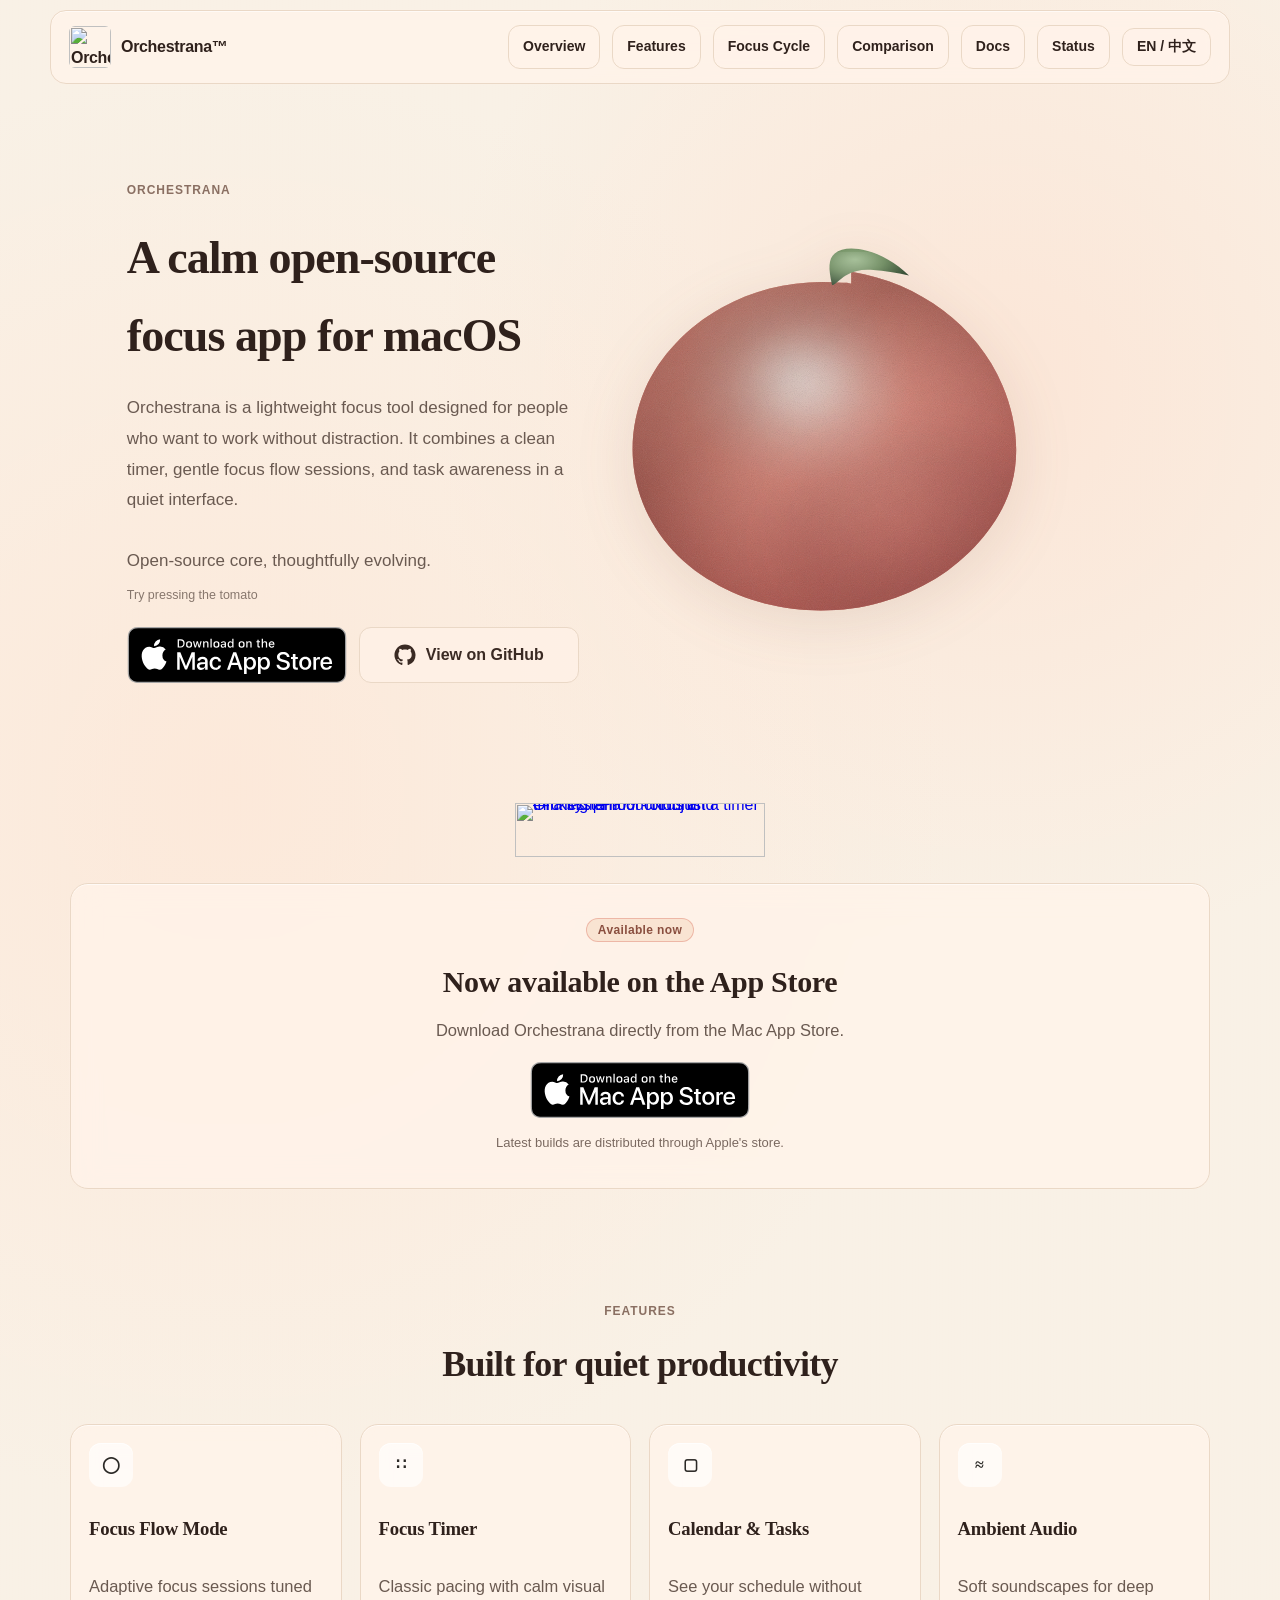
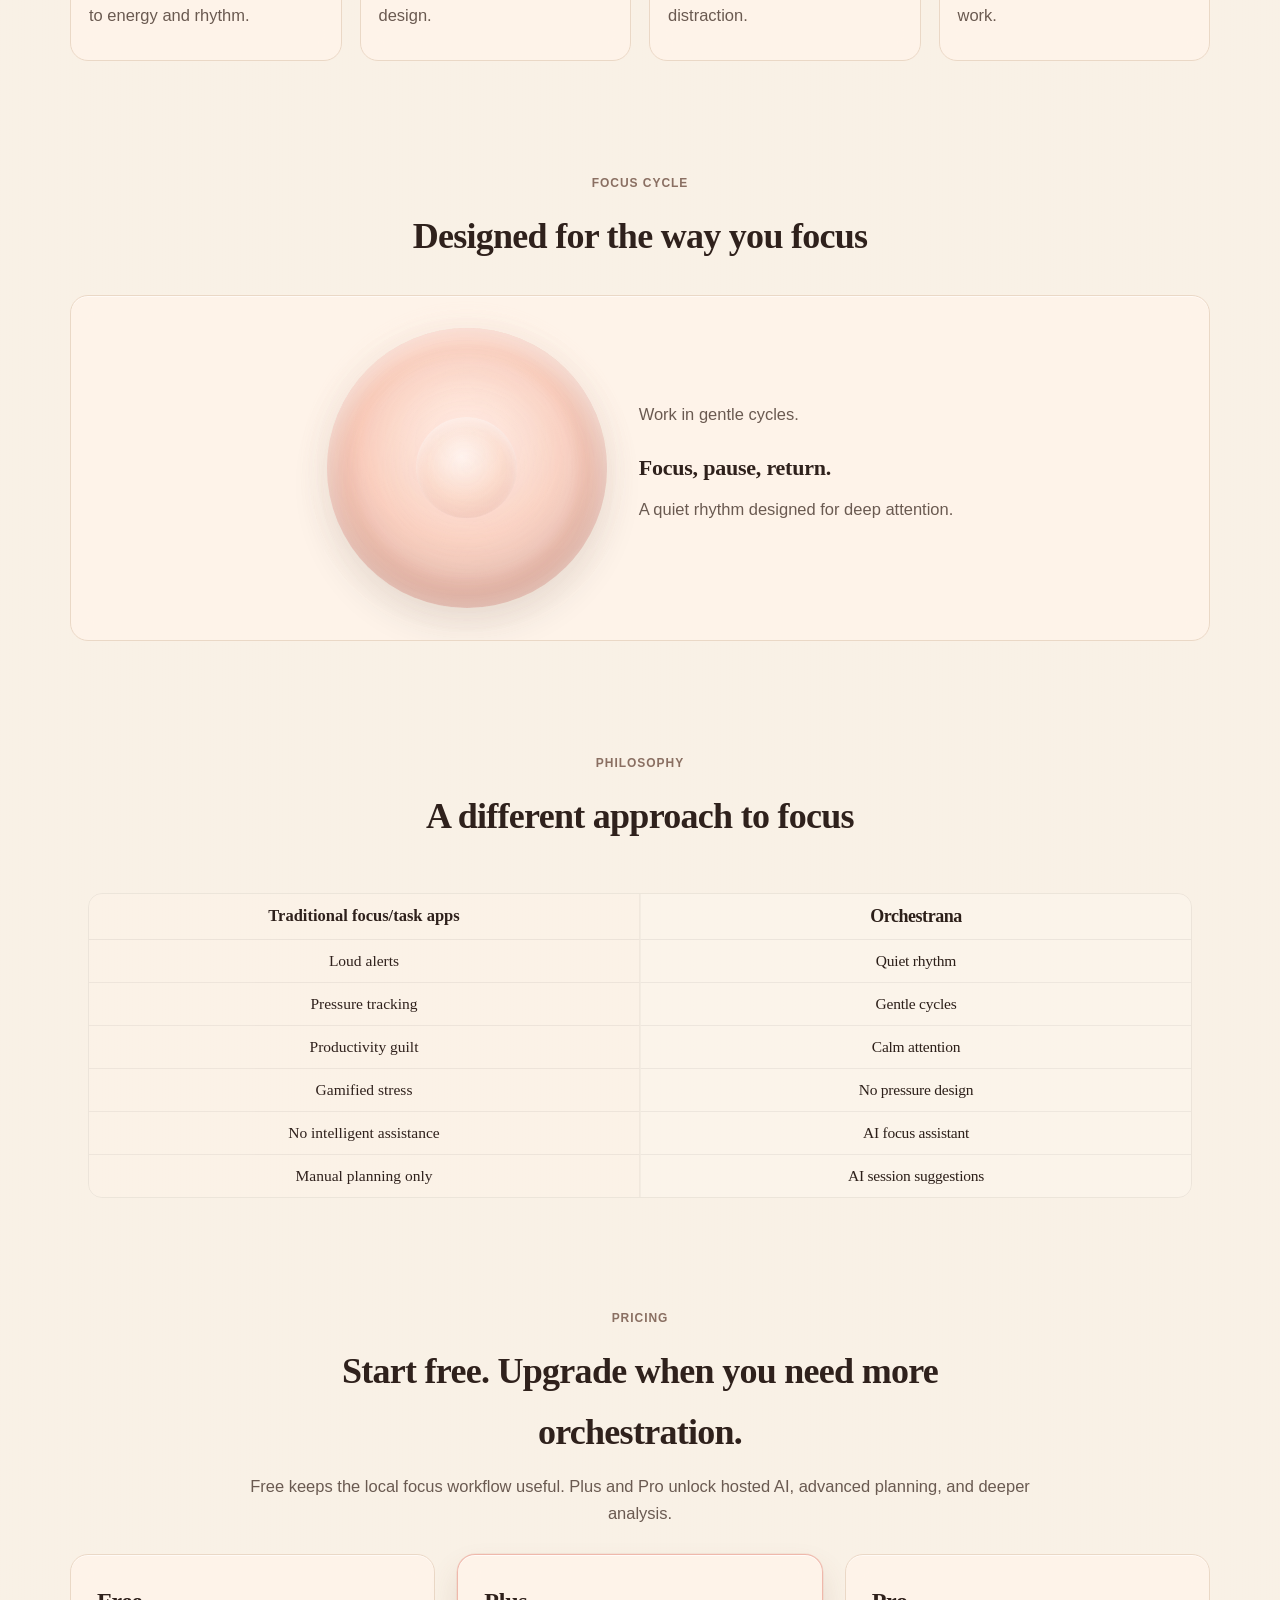
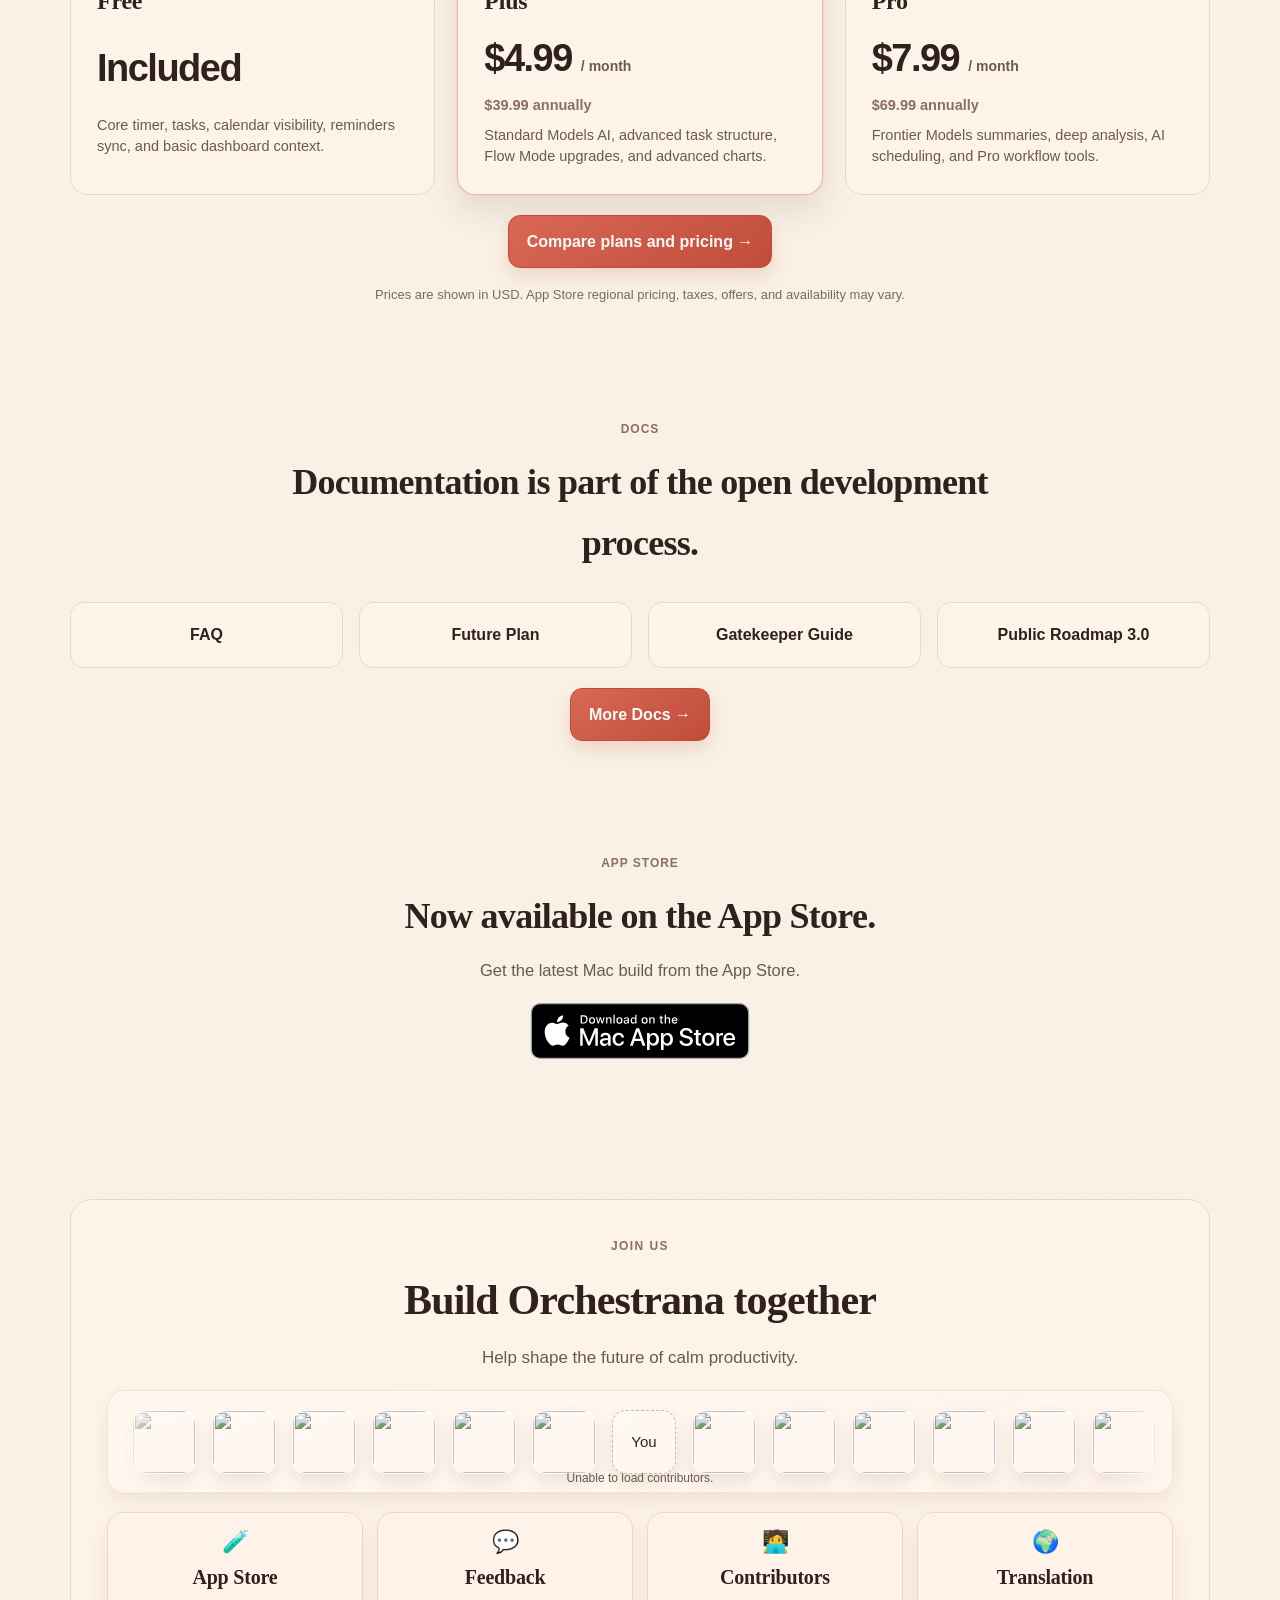
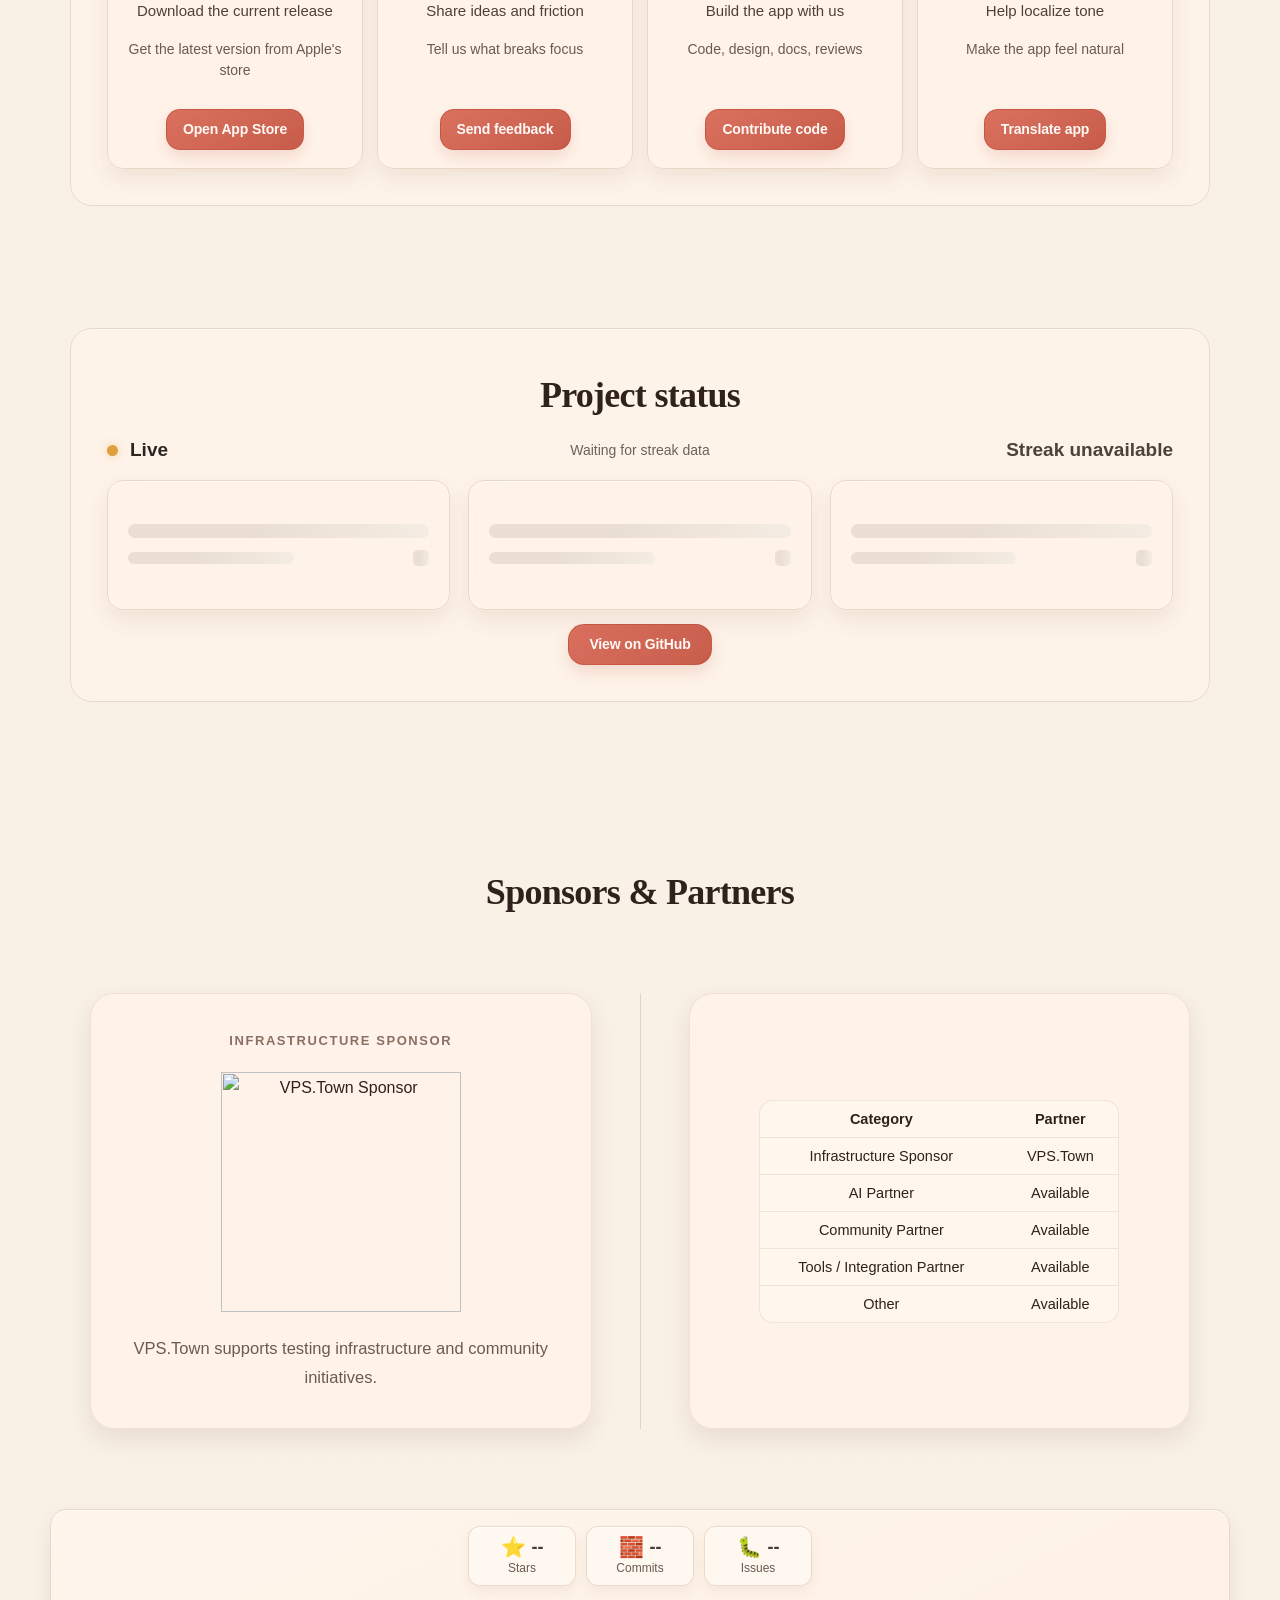
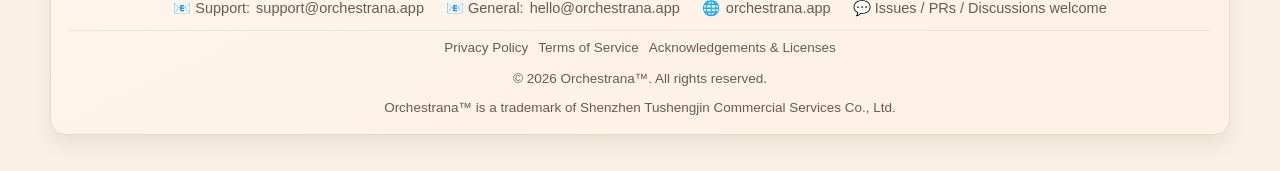
==== commit 67444358: "Add status page" ====
--- a/website/index.html
+++ b/website/index.html
@@ -39,8 +39,7 @@
       <a href="#screenshots" data-en="Focus Cycle" data-zh="专注循环">Focus Cycle</a>
       <a href="comparison.html" data-en="Comparison" data-zh="对比">Comparison</a>
       <a href="#docs" data-en="Docs" data-zh="文档">Docs</a>
-      <a href="#download" data-en="App Store" data-zh="App Store">App Store</a>
-      <a href="https://github.com/T-1234567890/orchestrana-app" target="_blank" rel="noreferrer" data-en="GitHub" data-zh="GitHub">GitHub</a>
+      <a href="status.html" data-en="Status" data-zh="状态">Status</a>
       <button id="lang-toggle" aria-label="Switch language" data-en="EN / 中文" data-zh="中文 / EN">EN / 中文</button>
     </nav>
   </header>
